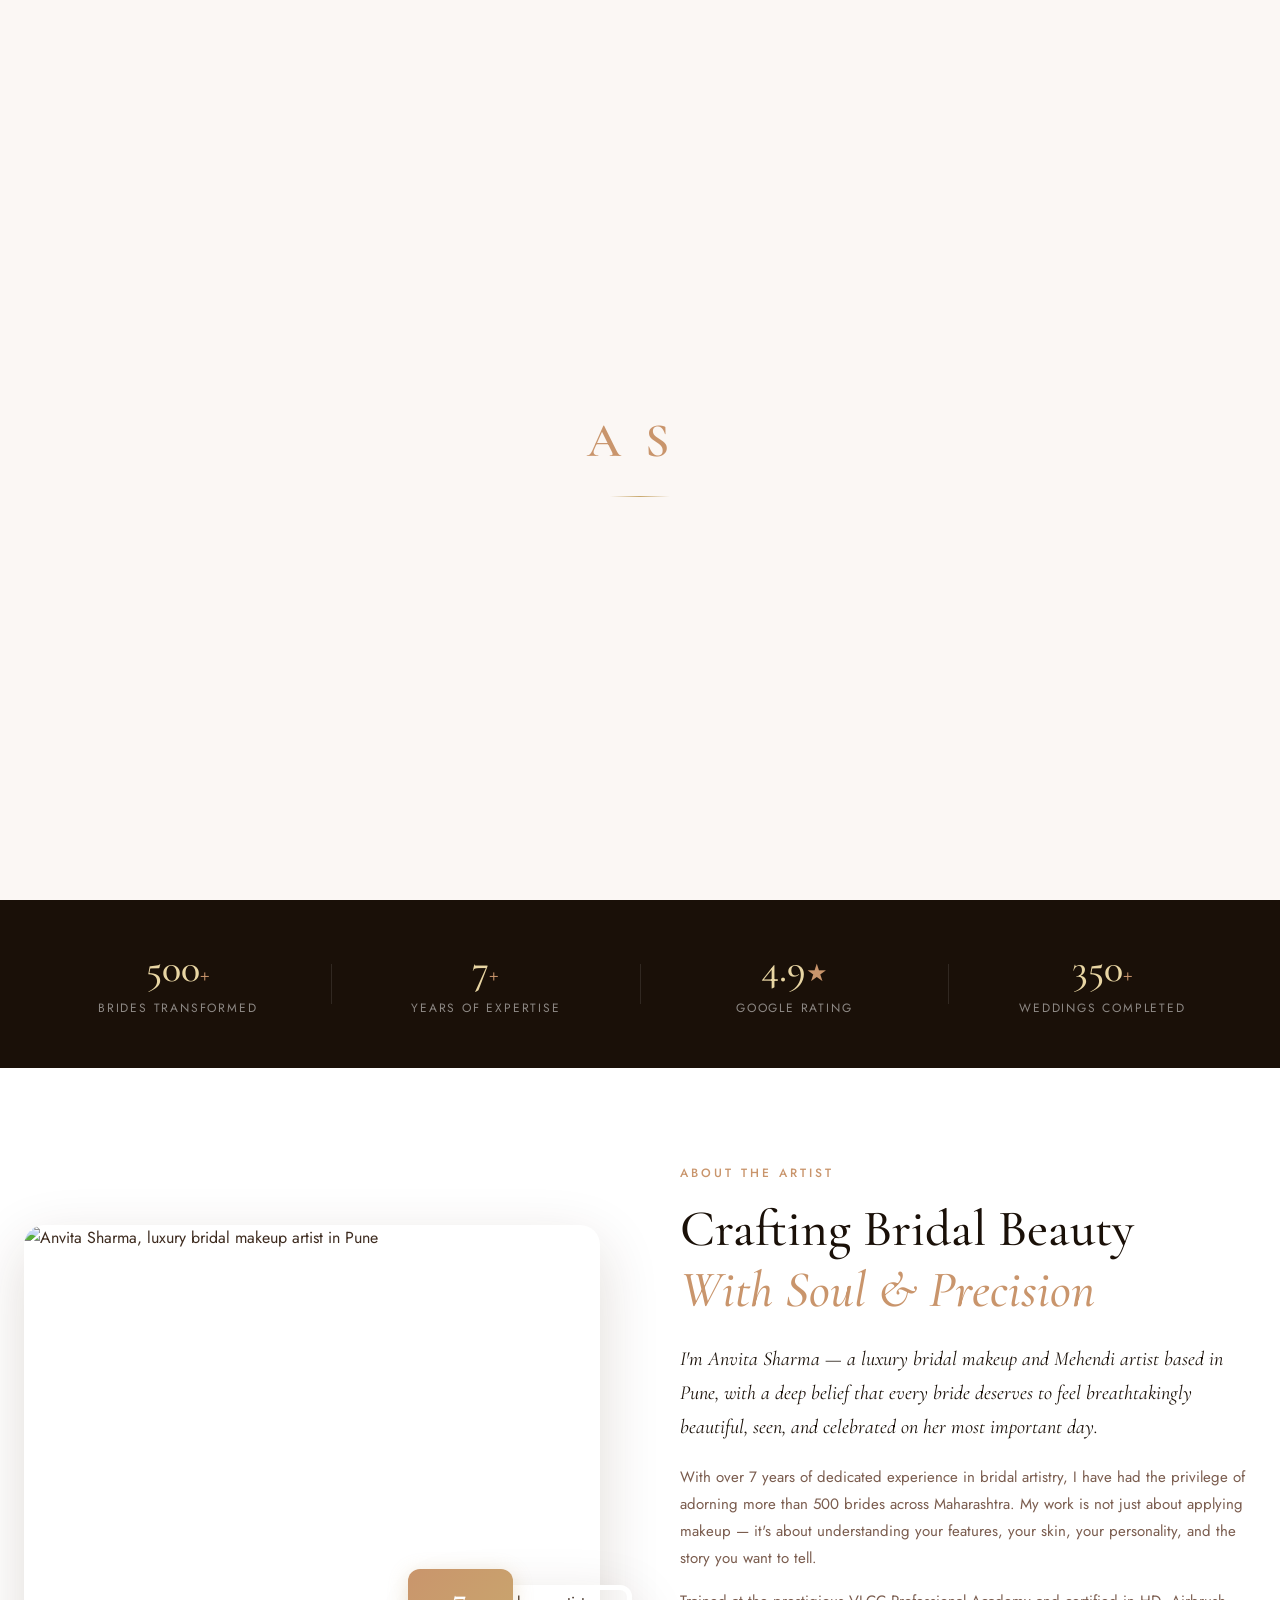
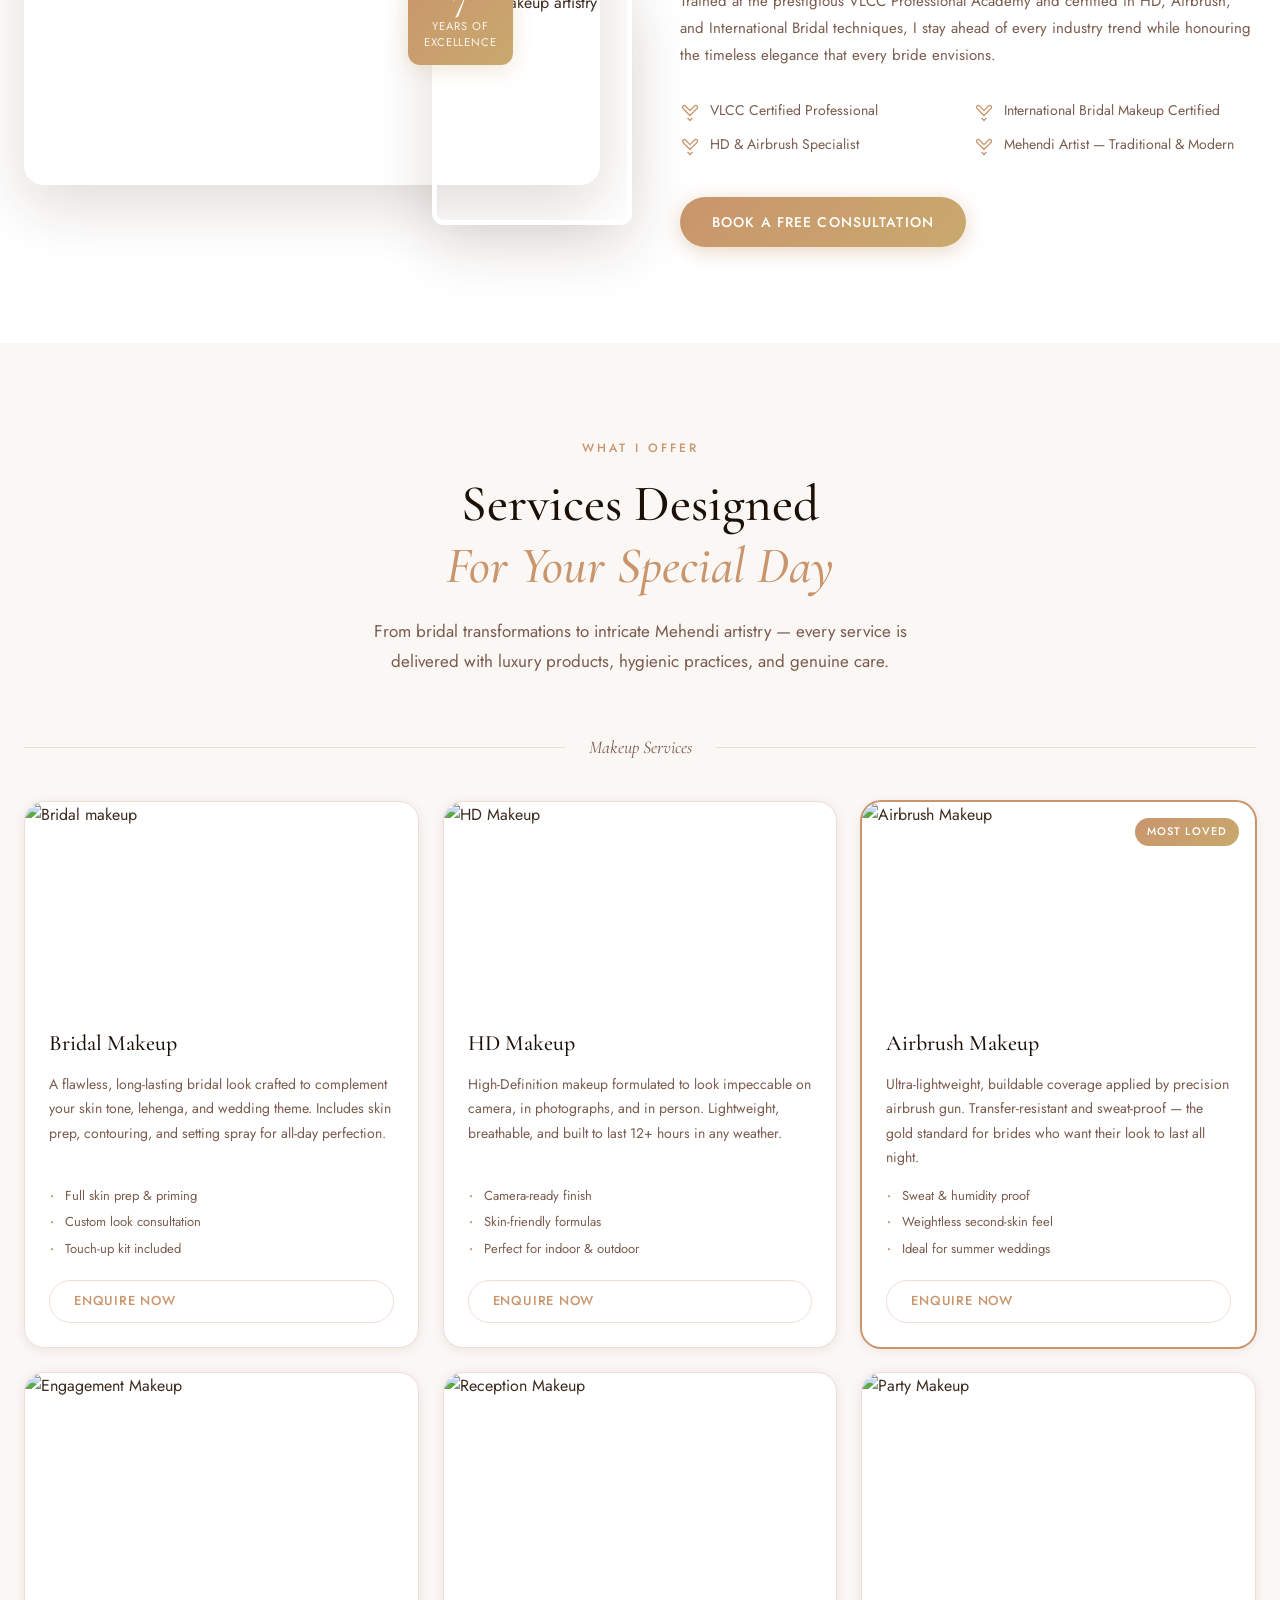
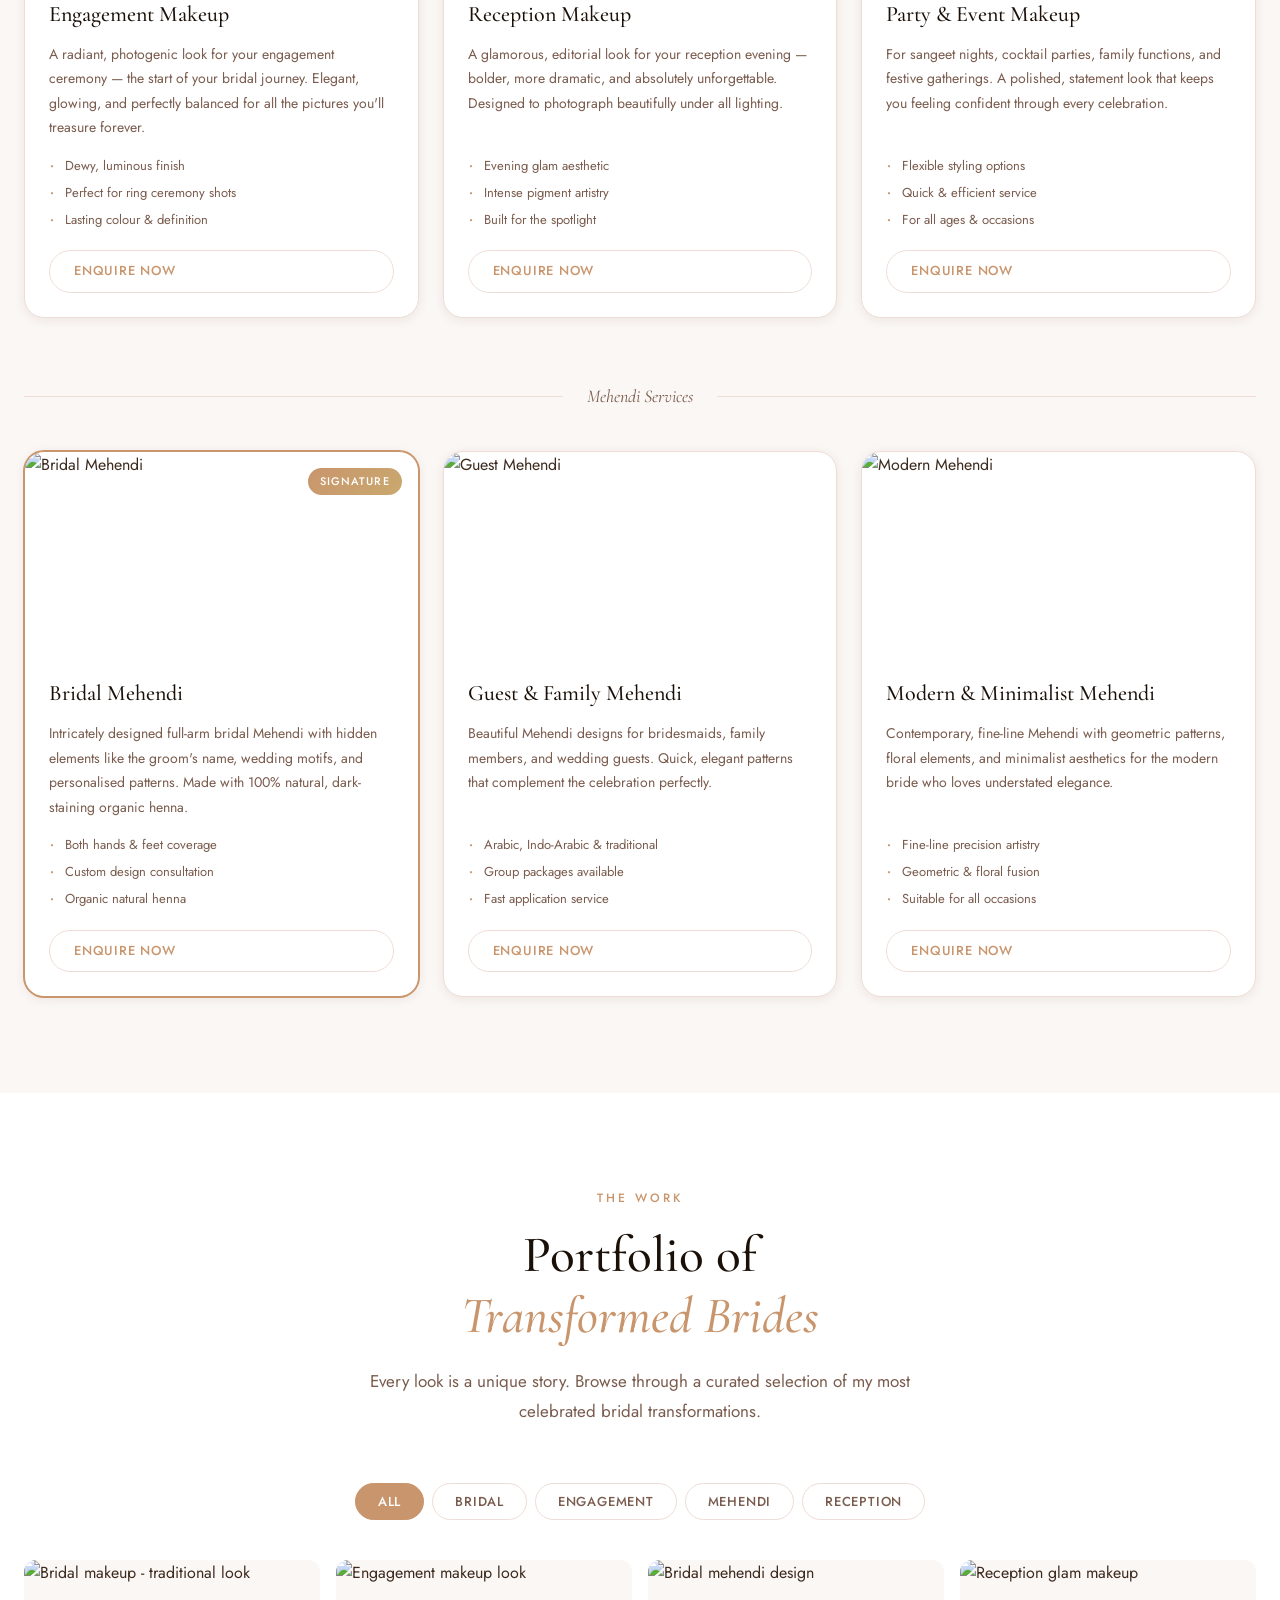
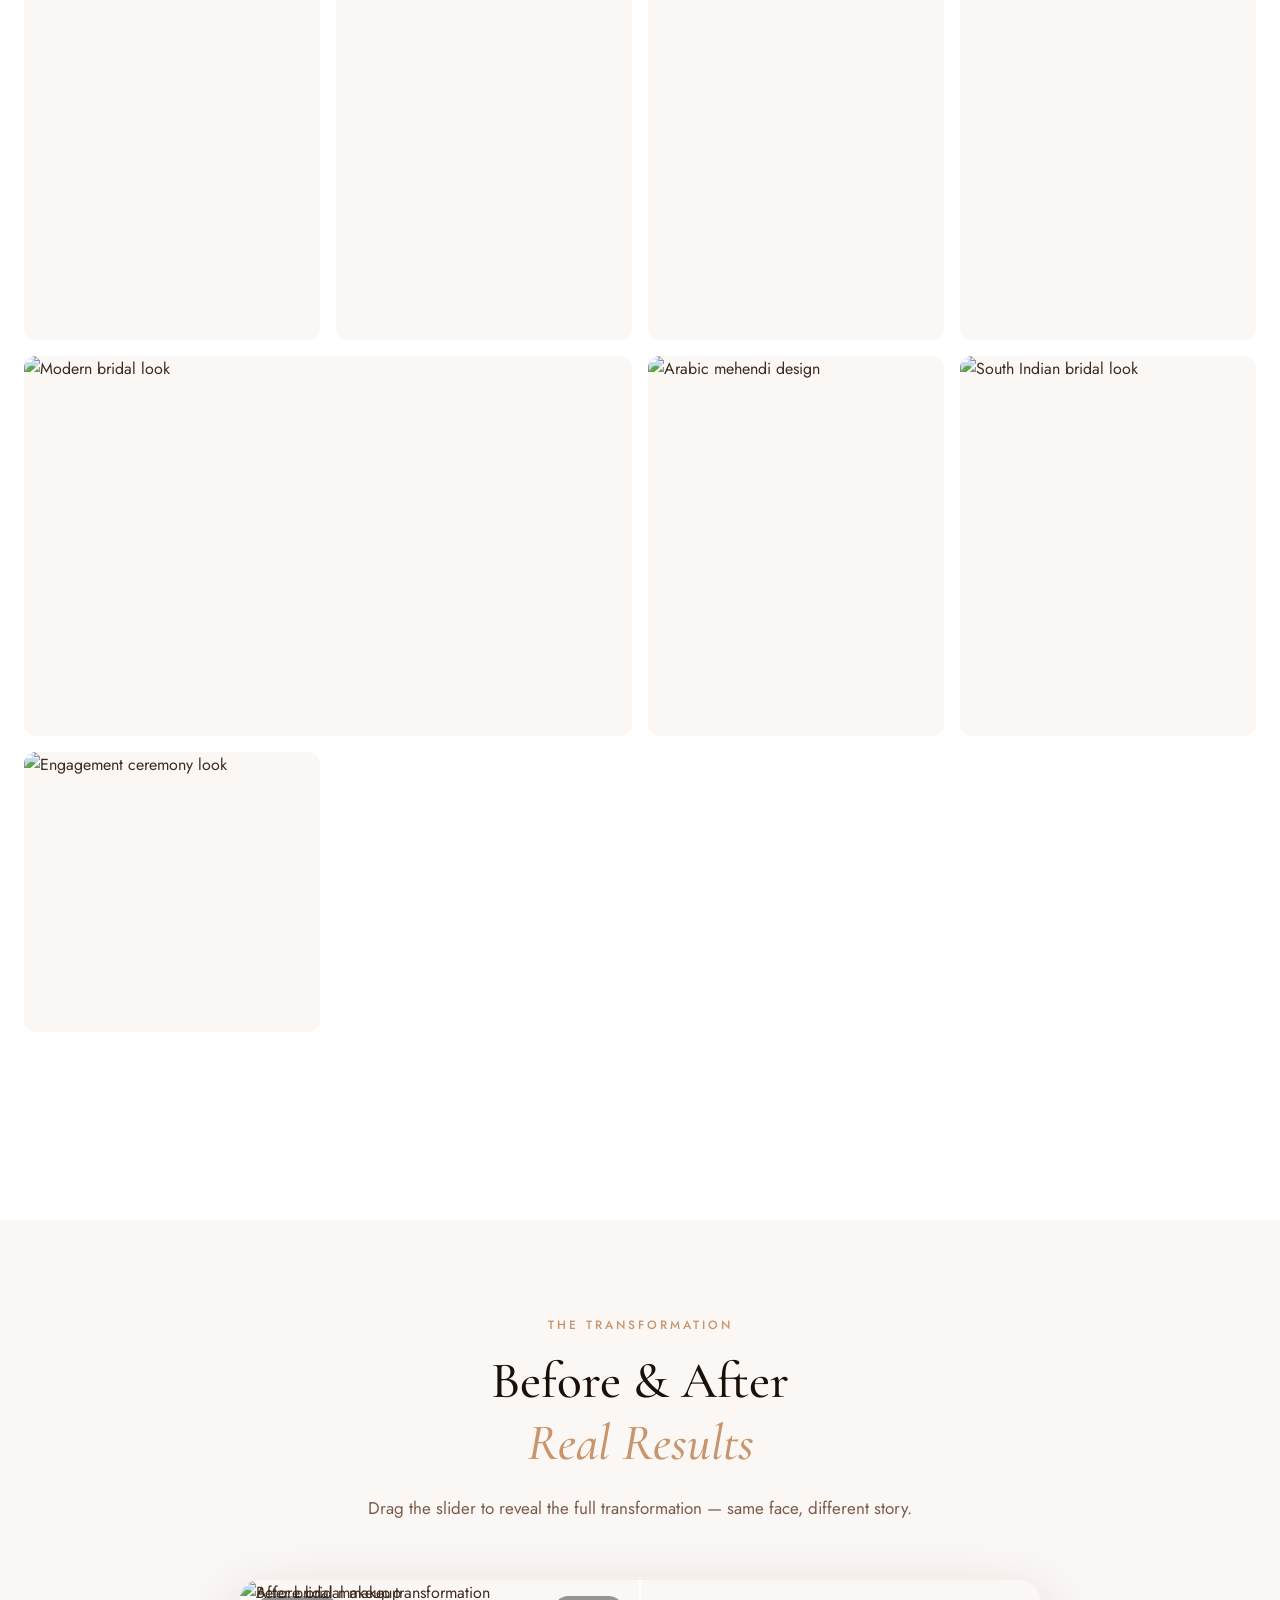
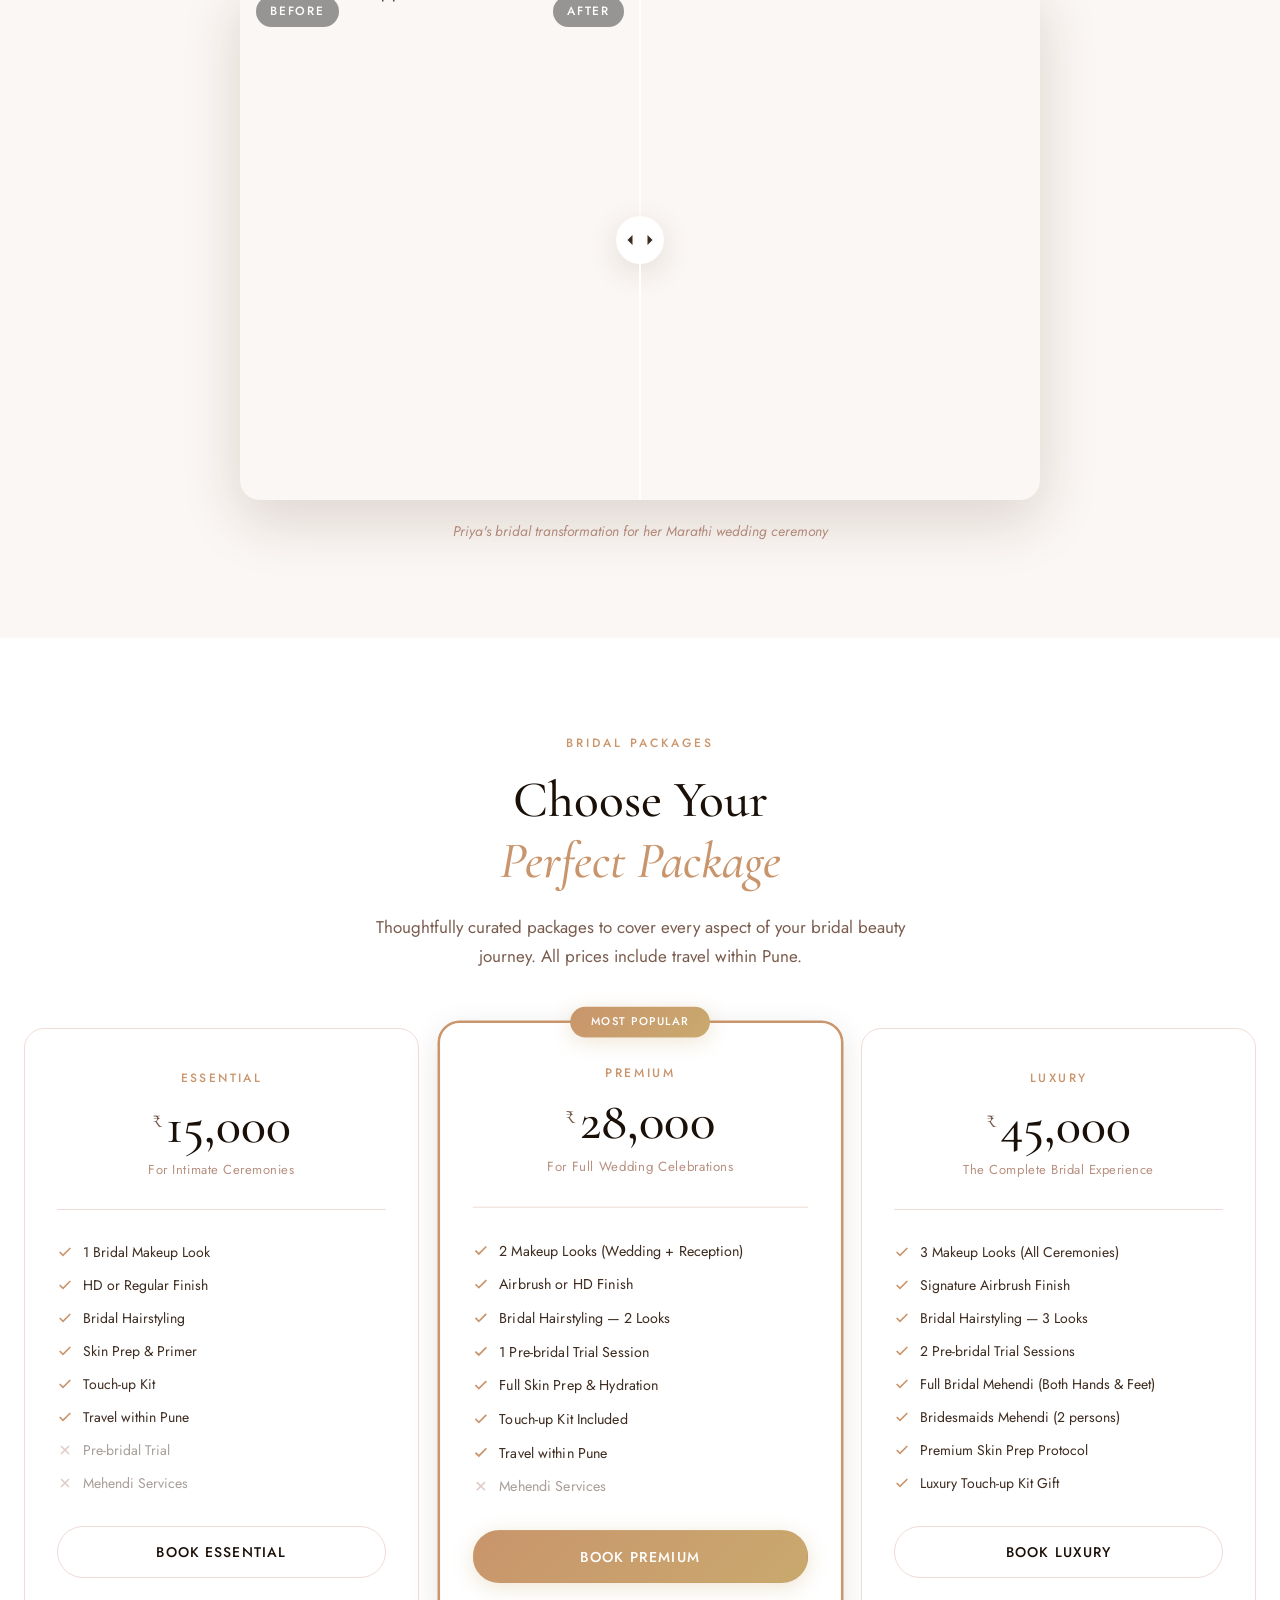
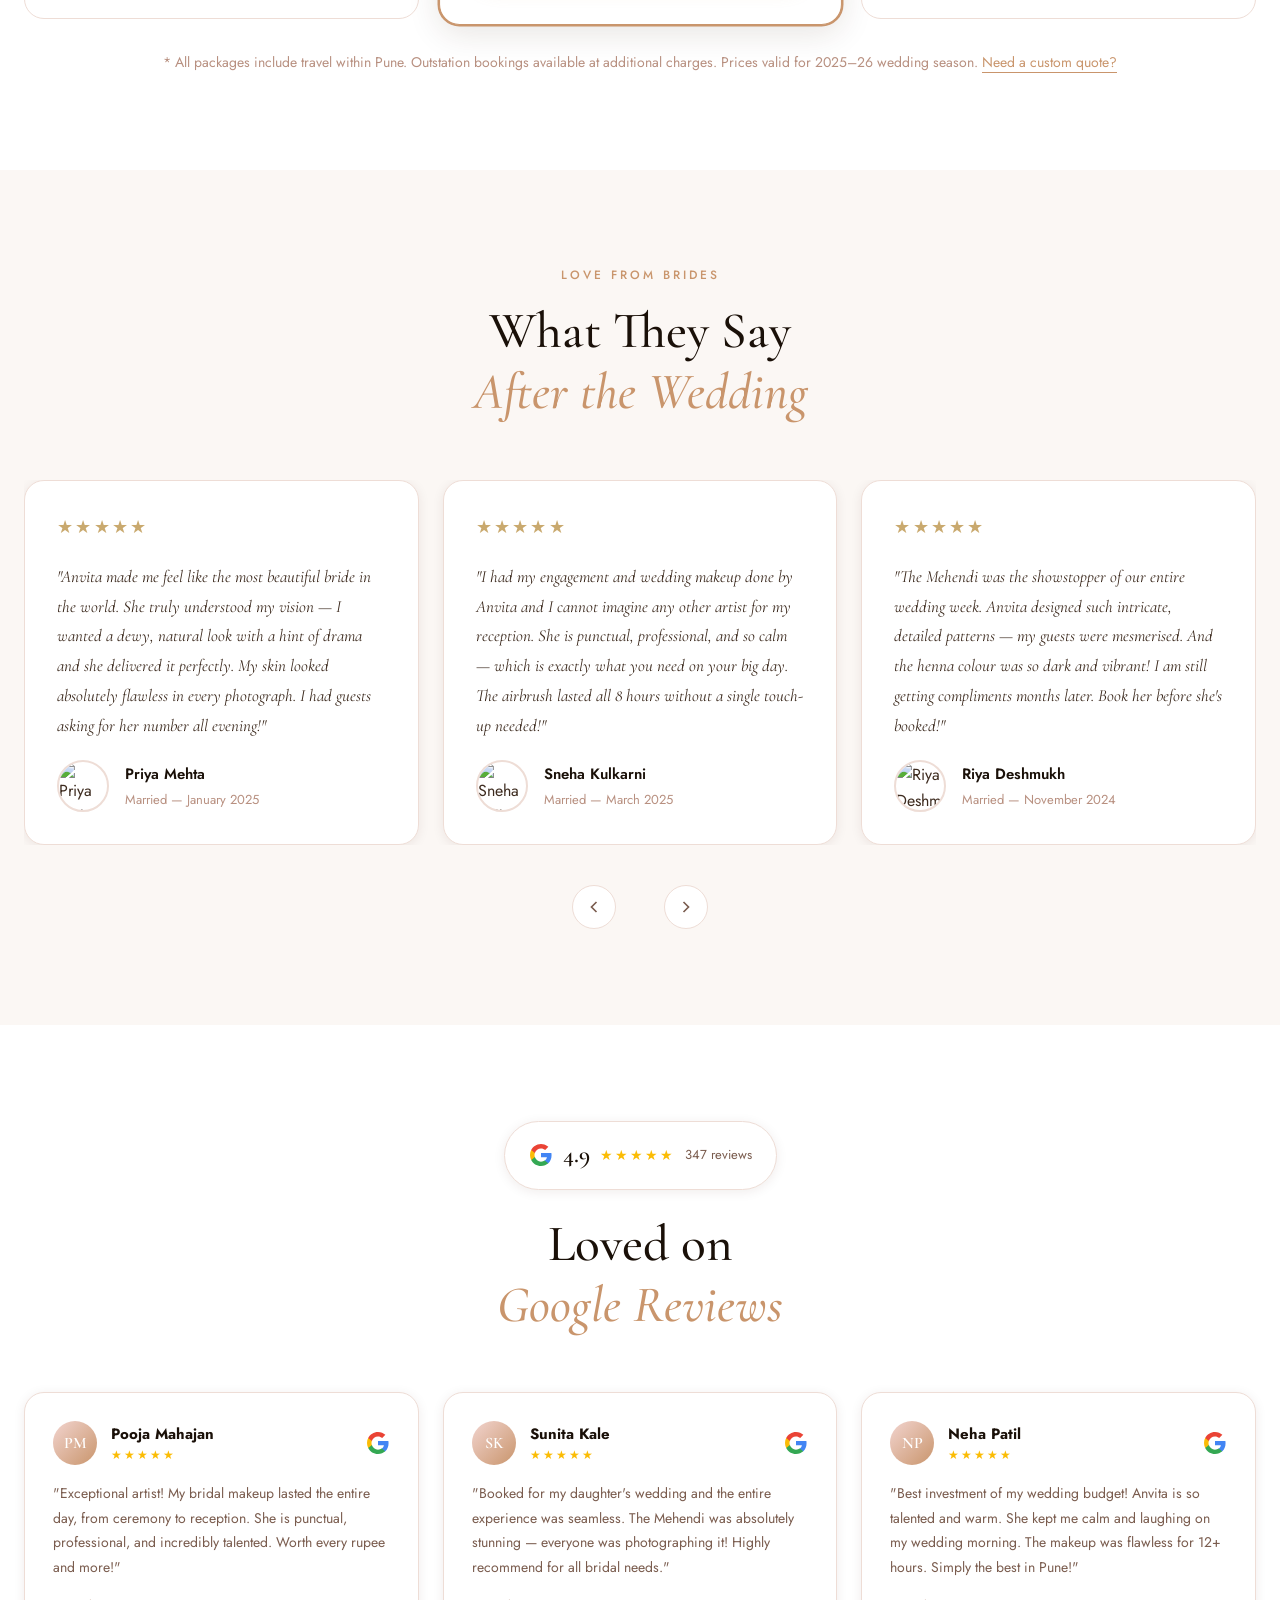
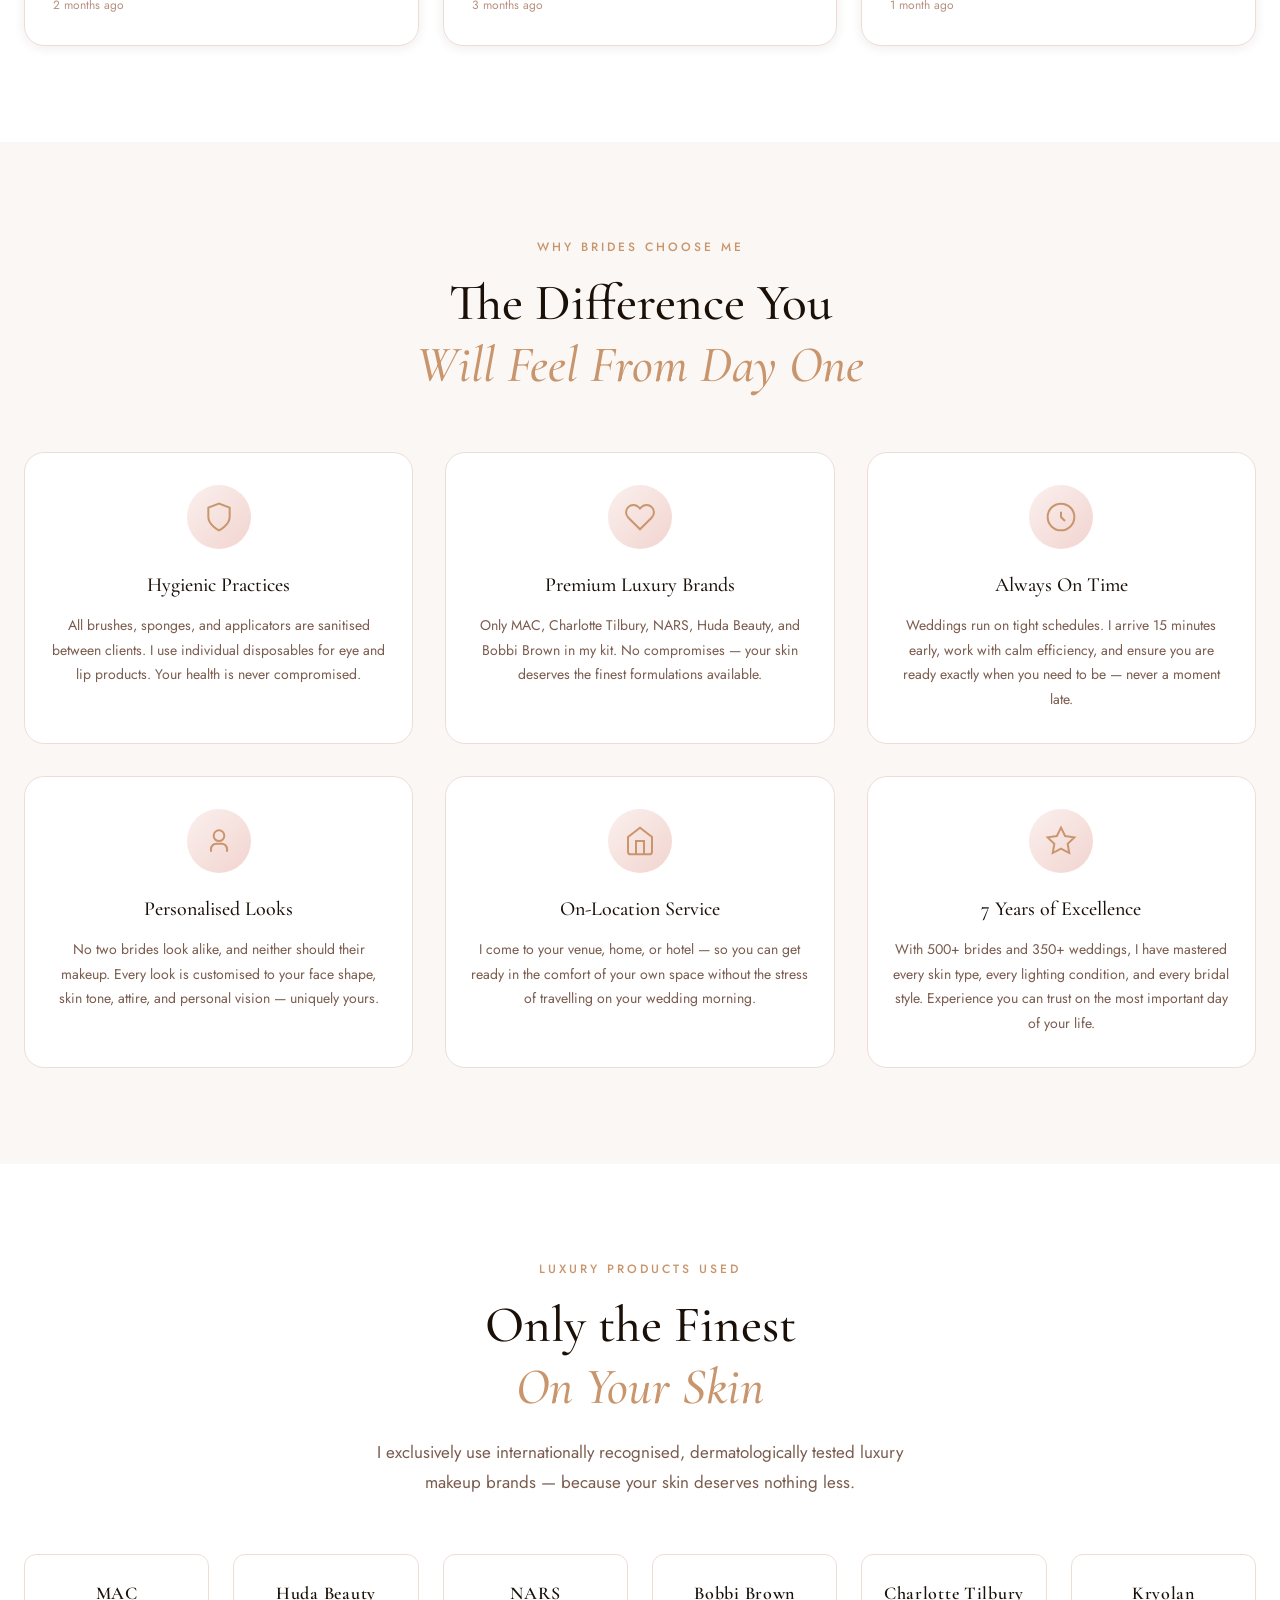
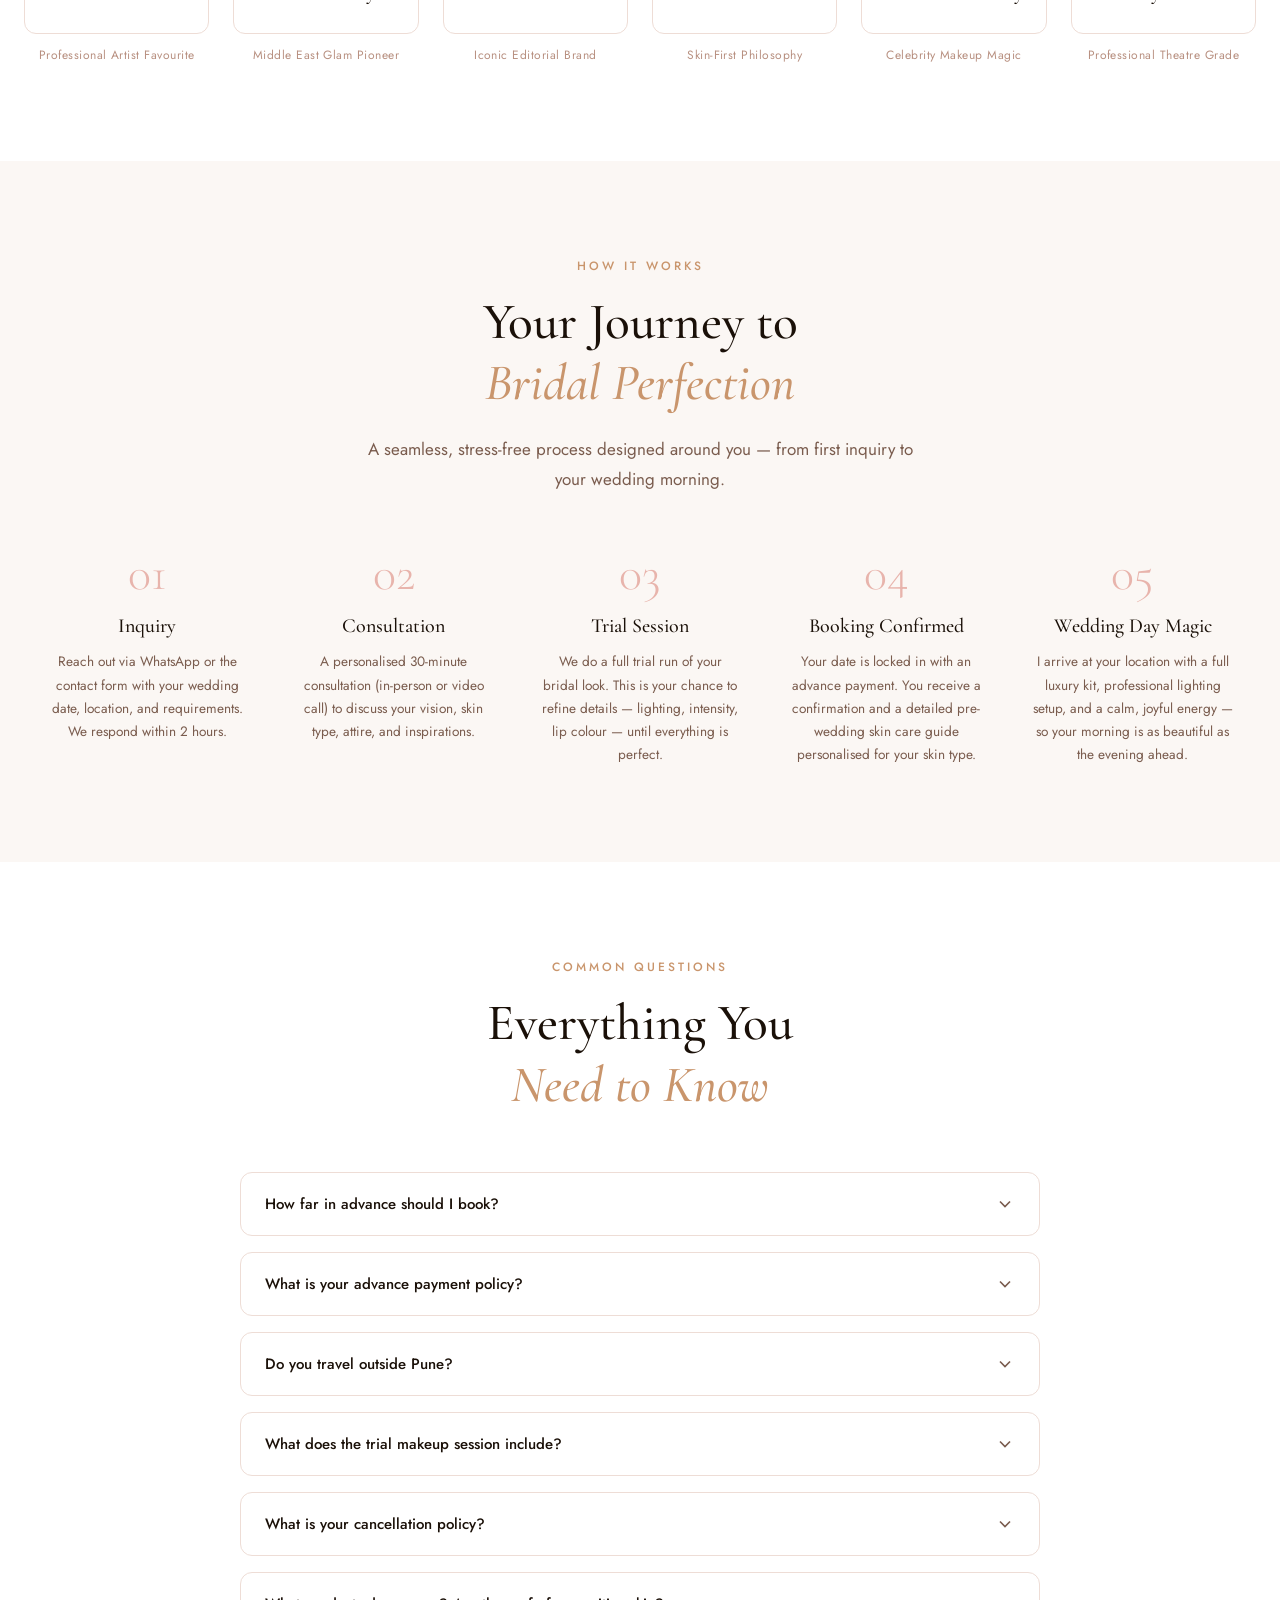
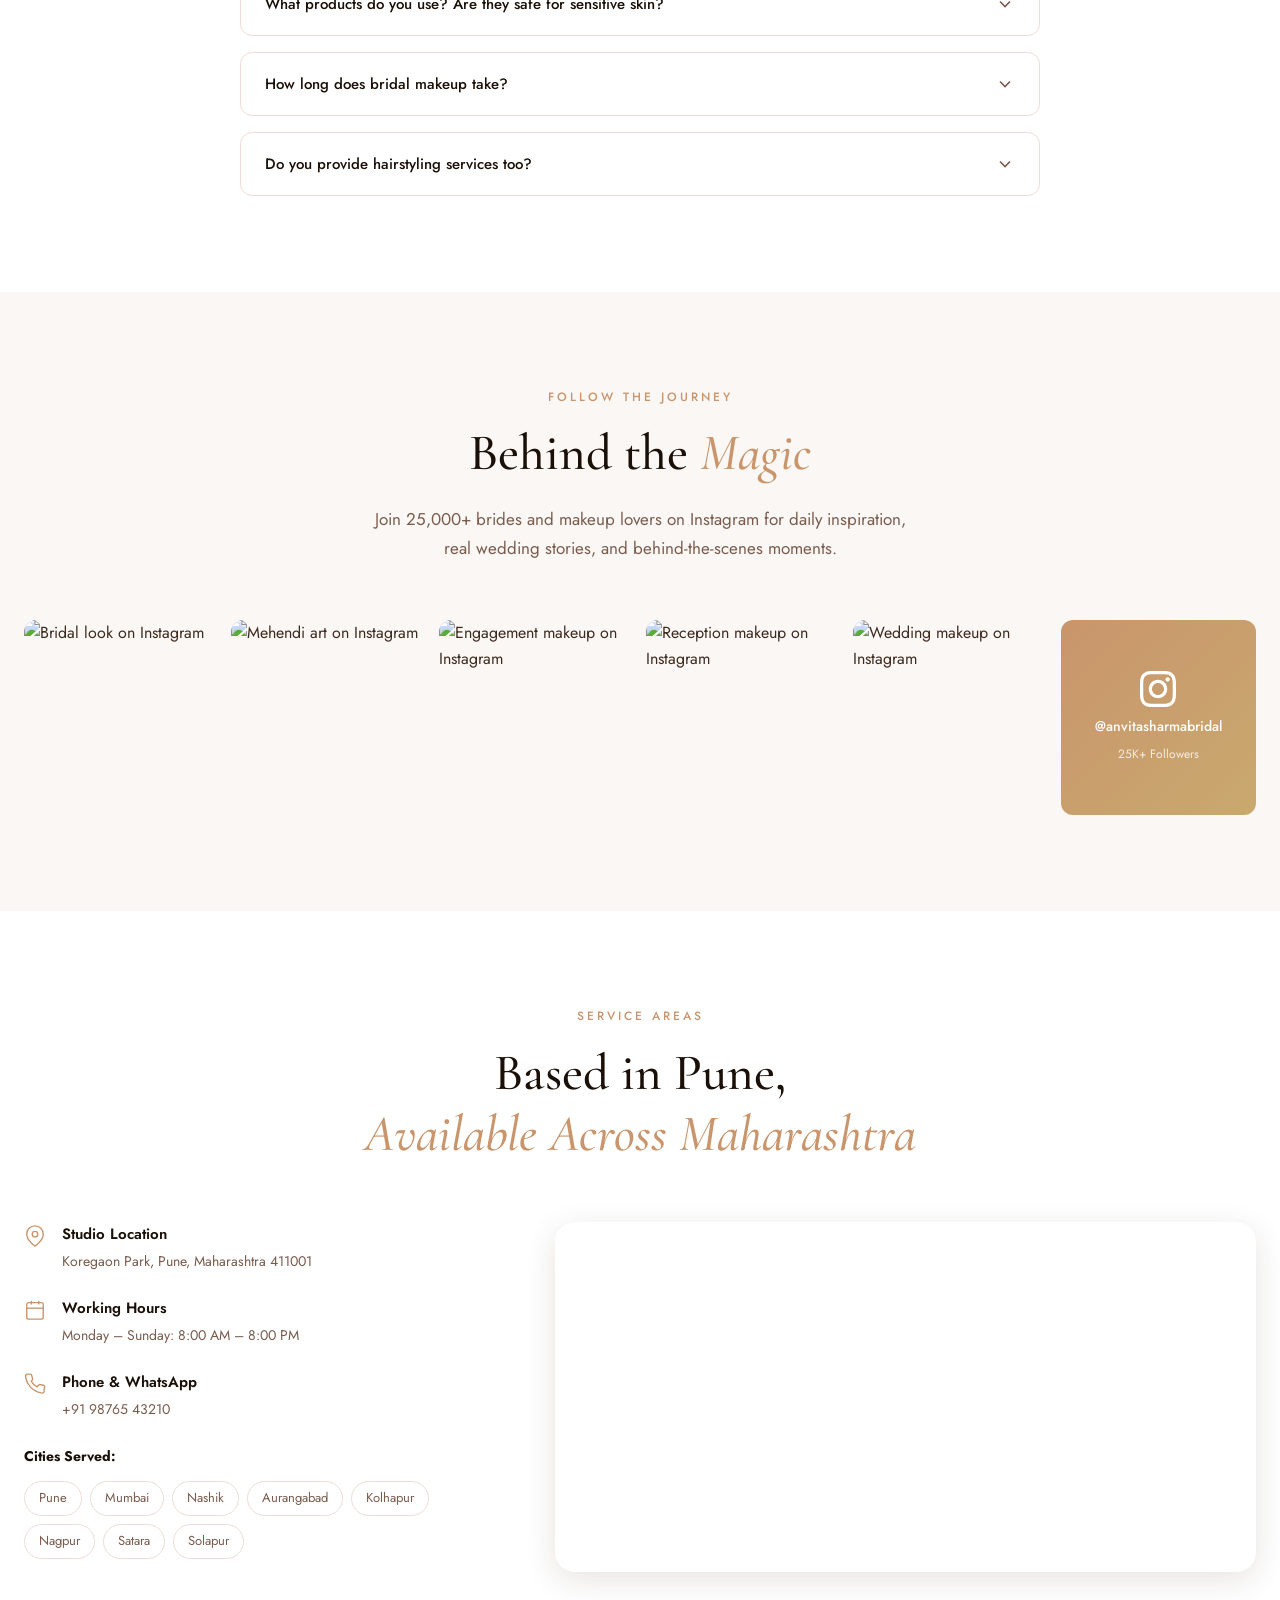
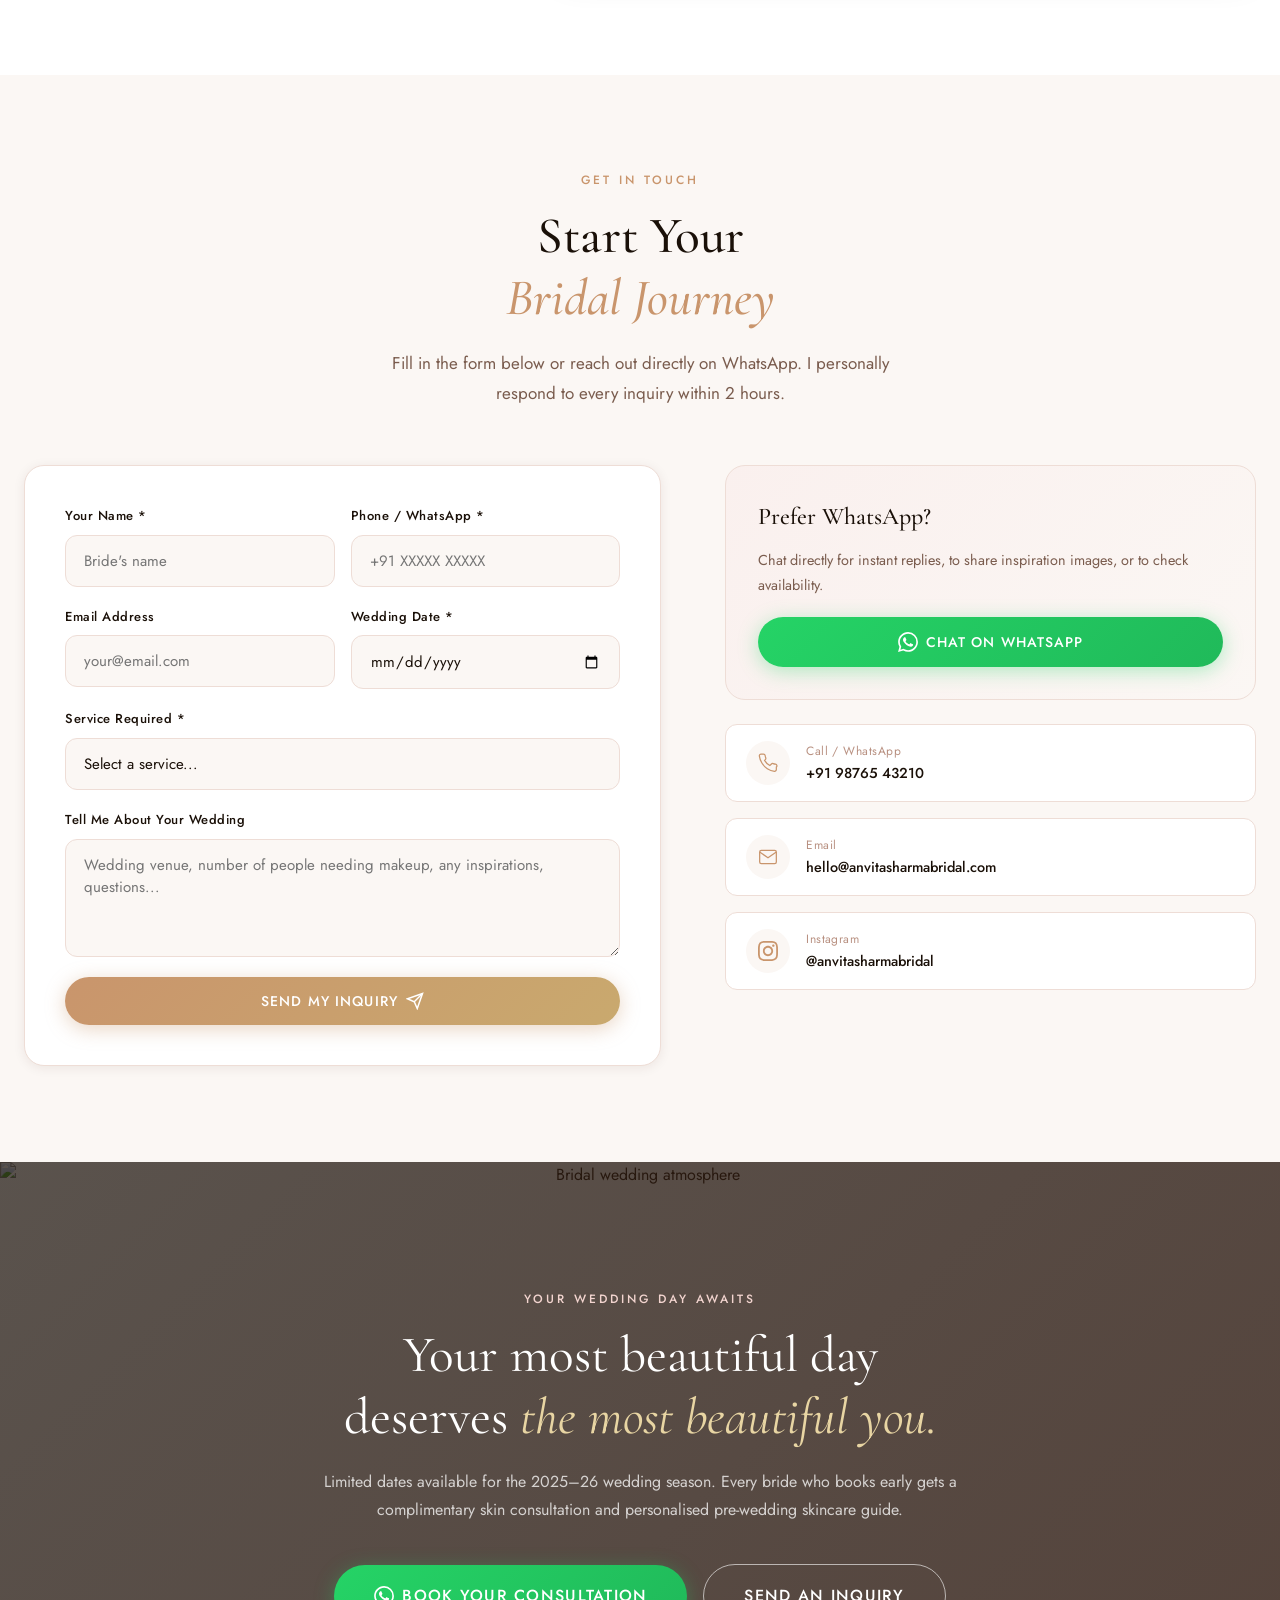
==== index.html @ 8884d87d "Rename index (4).html to index.html" ====
<!DOCTYPE html>
<html lang="en">
<head>
  <meta charset="UTF-8" />
  <meta name="viewport" content="width=device-width, initial-scale=1.0" />
  <meta http-equiv="X-UA-Compatible" content="IE=edge" />

  <!-- Primary Meta -->
  <title>Anvita Sharma Bridal Studio | Luxury Bridal Makeup & Mehendi Artist | Pune</title>
  <meta name="description" content="Pune's most sought-after luxury bridal makeup & Mehendi artist. HD, Airbrush & Bridal Makeup for weddings, engagements & receptions. 500+ brides, 7 years experience. Book your bridal consultation today." />
  <meta name="keywords" content="bridal makeup artist Pune, Mehendi artist Pune, wedding makeup Pune, HD makeup, airbrush makeup, bridal mehendi, engagement makeup, luxury bridal studio Pune" />
  <meta name="author" content="Anvita Sharma Bridal Studio" />
  <meta name="robots" content="index, follow" />
  <link rel="canonical" href="https://anvitasharmabridal.com/" />

  <!-- Open Graph -->
  <meta property="og:type" content="website" />
  <meta property="og:url" content="https://anvitasharmabridal.com/" />
  <meta property="og:title" content="Anvita Sharma Bridal Studio | Luxury Bridal Makeup & Mehendi Artist | Pune" />
  <meta property="og:description" content="Pune's most sought-after luxury bridal makeup & Mehendi artist. 500+ brides transformed. Book your consultation today." />
  <meta property="og:image" content="https://images.unsplash.com/photo-1594997800931-4f77c43b4a09?w=1200&q=80" />
  <meta property="og:locale" content="en_IN" />
  <meta property="og:site_name" content="Anvita Sharma Bridal Studio" />

  <!-- Twitter Card -->
  <meta name="twitter:card" content="summary_large_image" />
  <meta name="twitter:title" content="Anvita Sharma Bridal Studio | Luxury Bridal Makeup Pune" />
  <meta name="twitter:description" content="Pune's most sought-after luxury bridal makeup & Mehendi artist. 500+ brides transformed." />
  <meta name="twitter:image" content="https://images.unsplash.com/photo-1594997800931-4f77c43b4a09?w=1200&q=80" />

  <!-- Fonts -->
  <link rel="preconnect" href="https://fonts.googleapis.com" />
  <link rel="preconnect" href="https://fonts.gstatic.com" crossorigin />
  <link href="https://fonts.googleapis.com/css2?family=Cormorant+Garamond:ital,wght@0,300;0,400;0,500;0,600;0,700;1,300;1,400;1,500&family=Jost:wght@300;400;500;600&family=Great+Vibes&display=swap" rel="stylesheet" />

  <!-- Favicon -->
  <link rel="icon" type="image/svg+xml" href="assets/icons/favicon.svg" />
  <link rel="apple-touch-icon" href="assets/icons/apple-touch-icon.png" />

  <!-- Manifest -->
  <link rel="manifest" href="manifest.json" />

  <!-- Structured Data -->
  <script type="application/ld+json">
  {
    "@context": "https://schema.org",
    "@graph": [
      {
        "@type": "LocalBusiness",
        "@id": "https://anvitasharmabridal.com/#business",
        "name": "Anvita Sharma Bridal Studio",
        "description": "Pune's premier luxury bridal makeup and Mehendi artist studio offering HD makeup, airbrush makeup, bridal mehendi, and complete bridal transformation services.",
        "url": "https://anvitasharmabridal.com/",
        "telephone": "+91-98765-43210",
        "email": "hello@anvitasharmabridal.com",
        "image": "https://images.unsplash.com/photo-1594997800931-4f77c43b4a09?w=1200&q=80",
        "priceRange": "₹₹₹",
        "address": {
          "@type": "PostalAddress",
          "streetAddress": "Koregaon Park",
          "addressLocality": "Pune",
          "addressRegion": "Maharashtra",
          "postalCode": "411001",
          "addressCountry": "IN"
        },
        "geo": {
          "@type": "GeoCoordinates",
          "latitude": "18.5204",
          "longitude": "73.8567"
        },
        "openingHoursSpecification": [
          {
            "@type": "OpeningHoursSpecification",
            "dayOfWeek": ["Monday","Tuesday","Wednesday","Thursday","Friday","Saturday","Sunday"],
            "opens": "08:00",
            "closes": "20:00"
          }
        ],
        "aggregateRating": {
          "@type": "AggregateRating",
          "ratingValue": "4.9",
          "reviewCount": "347",
          "bestRating": "5"
        },
        "sameAs": [
          "https://www.instagram.com/anvitasharmabridal",
          "https://www.facebook.com/anvitasharmabridal"
        ]
      },
      {
        "@type": "Person",
        "@id": "https://anvitasharmabridal.com/#artist",
        "name": "Anvita Sharma",
        "jobTitle": "Luxury Bridal Makeup Artist & Mehendi Artist",
        "worksFor": {"@id": "https://anvitasharmabridal.com/#business"},
        "image": "https://images.unsplash.com/photo-1487412947147-5cebf100ffc2?w=600&q=80",
        "address": {
          "@type": "PostalAddress",
          "addressLocality": "Pune",
          "addressRegion": "Maharashtra",
          "addressCountry": "IN"
        }
      }
    ]
  }
  </script>

  <link rel="stylesheet" href="styles.css" />
</head>
<body>

  <!-- ===== PRELOADER ===== -->
  <div id="preloader" aria-hidden="true">
    <div class="preloader-inner">
      <div class="preloader-logo">AS</div>
      <div class="preloader-line"></div>
    </div>
  </div>

  <!-- ===== STICKY HEADER ===== -->
  <header id="site-header" role="banner">
    <nav class="nav-container" aria-label="Main navigation">
      <a href="#hero" class="nav-logo" aria-label="Anvita Sharma Bridal Studio home">
        <span class="logo-script">Anvita</span>
        <span class="logo-serif">SHARMA BRIDAL STUDIO</span>
      </a>
      <button class="nav-toggle" id="nav-toggle" aria-label="Toggle menu" aria-expanded="false" aria-controls="nav-menu">
        <span></span><span></span><span></span>
      </button>
      <ul class="nav-menu" id="nav-menu" role="list">
        <li><a href="#about" class="nav-link">About</a></li>
        <li><a href="#services" class="nav-link">Services</a></li>
        <li><a href="#portfolio" class="nav-link">Portfolio</a></li>
        <li><a href="#packages" class="nav-link">Packages</a></li>
        <li><a href="#testimonials" class="nav-link">Reviews</a></li>
        <li><a href="#contact" class="nav-link">Contact</a></li>
        <li>
          <a href="https://wa.me/919876543210?text=Hi%20Anvita!%20I%20would%20like%20to%20book%20a%20bridal%20consultation."
             class="nav-cta" target="_blank" rel="noopener noreferrer" aria-label="Book on WhatsApp">
            <svg width="16" height="16" viewBox="0 0 24 24" fill="currentColor" aria-hidden="true"><path d="M17.472 14.382c-.297-.149-1.758-.867-2.03-.967-.273-.099-.471-.148-.67.15-.197.297-.767.966-.94 1.164-.173.199-.347.223-.644.075-.297-.15-1.255-.463-2.39-1.475-.883-.788-1.48-1.761-1.653-2.059-.173-.297-.018-.458.13-.606.134-.133.298-.347.446-.52.149-.174.198-.298.298-.497.099-.198.05-.371-.025-.52-.075-.149-.669-1.612-.916-2.207-.242-.579-.487-.5-.669-.51-.173-.008-.371-.01-.57-.01-.198 0-.52.074-.792.372-.272.297-1.04 1.016-1.04 2.479 0 1.462 1.065 2.875 1.213 3.074.149.198 2.096 3.2 5.077 4.487.709.306 1.262.489 1.694.625.712.227 1.36.195 1.871.118.571-.085 1.758-.719 2.006-1.413.248-.694.248-1.289.173-1.413-.074-.124-.272-.198-.57-.347m-5.421 7.403h-.004a9.87 9.87 0 01-5.031-1.378l-.361-.214-3.741.982.998-3.648-.235-.374a9.86 9.86 0 01-1.51-5.26c.001-5.45 4.436-9.884 9.888-9.884 2.64 0 5.122 1.03 6.988 2.898a9.825 9.825 0 012.893 6.994c-.003 5.45-4.437 9.884-9.885 9.884m8.413-18.297A11.815 11.815 0 0012.05 0C5.495 0 .16 5.335.157 11.892c0 2.096.547 4.142 1.588 5.945L.057 24l6.305-1.654a11.882 11.882 0 005.683 1.448h.005c6.554 0 11.89-5.335 11.893-11.893a11.821 11.821 0 00-3.48-8.413z"/></svg>
            Book Now
          </a>
        </li>
      </ul>
    </nav>
  </header>

  <main id="main-content">

    <!-- ===== HERO SECTION ===== -->
    <section id="hero" class="hero-section" aria-label="Hero">
      <div class="hero-media">
        <img
          src="https://images.unsplash.com/photo-1594997800931-4f77c43b4a09?w=1800&q=85"
          alt="Stunning bridal makeup transformation by Anvita Sharma"
          class="hero-bg-img"
          fetchpriority="high"
          loading="eager"
        />
        <div class="hero-overlay"></div>
      </div>
      <div class="hero-content">
        <p class="hero-eyebrow animate-fade-up">Pune's Most Trusted Luxury Bridal Studio</p>
        <h1 class="hero-headline animate-fade-up delay-1">
          Your Wedding Day Deserves<br/>
          <em>Flawless Beauty</em>
        </h1>
        <p class="hero-subtext animate-fade-up delay-2">
          Crafting timeless bridal looks that make you feel like the most beautiful version of yourself — because on your wedding day, every detail matters.
        </p>
        <div class="hero-actions animate-fade-up delay-3">
          <a href="https://wa.me/919876543210?text=Hi%20Anvita!%20I%20am%20looking%20to%20book%20bridal%20makeup%20for%20my%20wedding.%20Can%20we%20schedule%20a%20consultation%3F"
             class="btn btn-primary btn-whatsapp" target="_blank" rel="noopener noreferrer">
            <svg width="20" height="20" viewBox="0 0 24 24" fill="currentColor" aria-hidden="true"><path d="M17.472 14.382c-.297-.149-1.758-.867-2.03-.967-.273-.099-.471-.148-.67.15-.197.297-.767.966-.94 1.164-.173.199-.347.223-.644.075-.297-.15-1.255-.463-2.39-1.475-.883-.788-1.48-1.761-1.653-2.059-.173-.297-.018-.458.13-.606.134-.133.298-.347.446-.52.149-.174.198-.298.298-.497.099-.198.05-.371-.025-.52-.075-.149-.669-1.612-.916-2.207-.242-.579-.487-.5-.669-.51-.173-.008-.371-.01-.57-.01-.198 0-.52.074-.792.372-.272.297-1.04 1.016-1.04 2.479 0 1.462 1.065 2.875 1.213 3.074.149.198 2.096 3.2 5.077 4.487.709.306 1.262.489 1.694.625.712.227 1.36.195 1.871.118.571-.085 1.758-.719 2.006-1.413.248-.694.248-1.289.173-1.413-.074-.124-.272-.198-.57-.347m-5.421 7.403h-.004a9.87 9.87 0 01-5.031-1.378l-.361-.214-3.741.982.998-3.648-.235-.374a9.86 9.86 0 01-1.51-5.26c.001-5.45 4.436-9.884 9.888-9.884 2.64 0 5.122 1.03 6.988 2.898a9.825 9.825 0 012.893 6.994c-.003 5.45-4.437 9.884-9.885 9.884m8.413-18.297A11.815 11.815 0 0012.05 0C5.495 0 .16 5.335.157 11.892c0 2.096.547 4.142 1.588 5.945L.057 24l6.305-1.654a11.882 11.882 0 005.683 1.448h.005c6.554 0 11.89-5.335 11.893-11.893a11.821 11.821 0 00-3.48-8.413z"/></svg>
            Book on WhatsApp
          </a>
          <a href="#portfolio" class="btn btn-outline">
            View Portfolio
          </a>
        </div>
        <div class="hero-trust animate-fade-up delay-4">
          <div class="trust-item">
            <svg width="16" height="16" viewBox="0 0 24 24" fill="currentColor" aria-hidden="true"><path d="M12 2l3.09 6.26L22 9.27l-5 4.87 1.18 6.88L12 17.77l-6.18 3.25L7 14.14 2 9.27l6.91-1.01L12 2z"/></svg>
            <span>4.9 Rating on Google</span>
          </div>
          <div class="trust-divider" aria-hidden="true">·</div>
          <div class="trust-item">
            <svg width="16" height="16" viewBox="0 0 24 24" fill="none" stroke="currentColor" stroke-width="2" aria-hidden="true"><path d="M17 21v-2a4 4 0 0 0-4-4H5a4 4 0 0 0-4 4v2"/><circle cx="9" cy="7" r="4"/><path d="M23 21v-2a4 4 0 0 0-3-3.87"/><path d="M16 3.13a4 4 0 0 1 0 7.75"/></svg>
            <span>500+ Happy Brides</span>
          </div>
          <div class="trust-divider" aria-hidden="true">·</div>
          <div class="trust-item">
            <svg width="16" height="16" viewBox="0 0 24 24" fill="none" stroke="currentColor" stroke-width="2" aria-hidden="true"><rect x="3" y="4" width="18" height="18" rx="2" ry="2"/><line x1="16" y1="2" x2="16" y2="6"/><line x1="8" y1="2" x2="8" y2="6"/><line x1="3" y1="10" x2="21" y2="10"/></svg>
            <span>Booking Open for 2025–26</span>
          </div>
        </div>
      </div>
      <a href="#about" class="hero-scroll-indicator" aria-label="Scroll to learn more">
        <span class="scroll-text">Scroll</span>
        <span class="scroll-line"></span>
      </a>
    </section>

    <!-- ===== SOCIAL PROOF BAR ===== -->
    <section class="stats-bar" aria-label="Key statistics">
      <div class="container">
        <div class="stats-grid">
          <div class="stat-item" data-count="500">
            <span class="stat-number" data-target="500">500<span class="stat-plus">+</span></span>
            <span class="stat-label">Brides Transformed</span>
          </div>
          <div class="stat-divider" aria-hidden="true"></div>
          <div class="stat-item" data-count="7">
            <span class="stat-number" data-target="7">7<span class="stat-plus">+</span></span>
            <span class="stat-label">Years of Expertise</span>
          </div>
          <div class="stat-divider" aria-hidden="true"></div>
          <div class="stat-item">
            <span class="stat-number">4.9<span class="stat-star">★</span></span>
            <span class="stat-label">Google Rating</span>
          </div>
          <div class="stat-divider" aria-hidden="true"></div>
          <div class="stat-item" data-count="350">
            <span class="stat-number" data-target="350">350<span class="stat-plus">+</span></span>
            <span class="stat-label">Weddings Completed</span>
          </div>
        </div>
      </div>
    </section>

    <!-- ===== ABOUT SECTION ===== -->
    <section id="about" class="about-section section-padding" aria-labelledby="about-heading">
      <div class="container">
        <div class="about-grid">
          <div class="about-images">
            <div class="about-img-main">
              <img
                src="https://images.unsplash.com/photo-1487412947147-5cebf100ffc2?w=700&q=80"
                alt="Anvita Sharma, luxury bridal makeup artist in Pune"
                loading="lazy"
                class="img-rounded"
              />
            </div>
            <div class="about-img-accent">
              <img
                src="https://images.unsplash.com/photo-1526500240245-7b0dde7ede81?w=400&q=80"
                alt="Bridal makeup artistry detail"
                loading="lazy"
                class="img-rounded"
              />
              <div class="about-badge">
                <span class="badge-number">7</span>
                <span class="badge-text">Years of<br/>Excellence</span>
              </div>
            </div>
          </div>
          <div class="about-content">
            <p class="section-eyebrow">About the Artist</p>
            <h2 id="about-heading" class="section-heading">Crafting Bridal Beauty<br/><em>With Soul & Precision</em></h2>
            <p class="about-intro">I'm Anvita Sharma — a luxury bridal makeup and Mehendi artist based in Pune, with a deep belief that every bride deserves to feel breathtakingly beautiful, seen, and celebrated on her most important day.</p>
            <p class="about-text">With over 7 years of dedicated experience in bridal artistry, I have had the privilege of adorning more than 500 brides across Maharashtra. My work is not just about applying makeup — it's about understanding your features, your skin, your personality, and the story you want to tell.</p>
            <p class="about-text">Trained at the prestigious VLCC Professional Academy and certified in HD, Airbrush, and International Bridal techniques, I stay ahead of every industry trend while honouring the timeless elegance that every bride envisions.</p>
            <div class="about-certs">
              <div class="cert-item">
                <svg width="20" height="20" viewBox="0 0 24 24" fill="none" stroke="currentColor" stroke-width="1.5" aria-hidden="true"><path d="M12 15l8.385-8.415a2.1 2.1 0 0 0-2.97-2.97L12 9.15 6.585 3.615a2.1 2.1 0 1 0-2.97 2.97L12 15z"/><path d="M9 18l3 3 3-3"/></svg>
                <span>VLCC Certified Professional</span>
              </div>
              <div class="cert-item">
                <svg width="20" height="20" viewBox="0 0 24 24" fill="none" stroke="currentColor" stroke-width="1.5" aria-hidden="true"><path d="M12 15l8.385-8.415a2.1 2.1 0 0 0-2.97-2.97L12 9.15 6.585 3.615a2.1 2.1 0 1 0-2.97 2.97L12 15z"/><path d="M9 18l3 3 3-3"/></svg>
                <span>International Bridal Makeup Certified</span>
              </div>
              <div class="cert-item">
                <svg width="20" height="20" viewBox="0 0 24 24" fill="none" stroke="currentColor" stroke-width="1.5" aria-hidden="true"><path d="M12 15l8.385-8.415a2.1 2.1 0 0 0-2.97-2.97L12 9.15 6.585 3.615a2.1 2.1 0 1 0-2.97 2.97L12 15z"/><path d="M9 18l3 3 3-3"/></svg>
                <span>HD & Airbrush Specialist</span>
              </div>
              <div class="cert-item">
                <svg width="20" height="20" viewBox="0 0 24 24" fill="none" stroke="currentColor" stroke-width="1.5" aria-hidden="true"><path d="M12 15l8.385-8.415a2.1 2.1 0 0 0-2.97-2.97L12 9.15 6.585 3.615a2.1 2.1 0 1 0-2.97 2.97L12 15z"/><path d="M9 18l3 3 3-3"/></svg>
                <span>Mehendi Artist — Traditional & Modern</span>
              </div>
            </div>
            <a href="https://wa.me/919876543210?text=Hi%20Anvita!%20I%20would%20like%20to%20schedule%20a%20bridal%20consultation." class="btn btn-primary" target="_blank" rel="noopener noreferrer">
              Book a Free Consultation
            </a>
          </div>
        </div>
      </div>
    </section>

    <!-- ===== SERVICES SECTION ===== -->
    <section id="services" class="services-section section-padding bg-ivory" aria-labelledby="services-heading">
      <div class="container">
        <div class="section-header text-center">
          <p class="section-eyebrow">What I Offer</p>
          <h2 id="services-heading" class="section-heading">Services Designed<br/><em>For Your Special Day</em></h2>
          <p class="section-subtext">From bridal transformations to intricate Mehendi artistry — every service is delivered with luxury products, hygienic practices, and genuine care.</p>
        </div>

        <!-- Makeup Services -->
        <div class="services-category-label">
          <span>Makeup Services</span>
        </div>
        <div class="services-grid">

          <article class="service-card" aria-label="Bridal Makeup service">
            <div class="service-icon">
              <img src="https://images.unsplash.com/photo-1583241800698-e8ab01830a6e?w=400&q=80" alt="Bridal makeup" loading="lazy" />
            </div>
            <div class="service-body">
              <h3 class="service-title">Bridal Makeup</h3>
              <p class="service-desc">A flawless, long-lasting bridal look crafted to complement your skin tone, lehenga, and wedding theme. Includes skin prep, contouring, and setting spray for all-day perfection.</p>
              <ul class="service-benefits" aria-label="Benefits">
                <li>Full skin prep & priming</li>
                <li>Custom look consultation</li>
                <li>Touch-up kit included</li>
              </ul>
              <a href="https://wa.me/919876543210?text=Hi!%20I%20am%20interested%20in%20Bridal%20Makeup%20services." class="btn btn-service" target="_blank" rel="noopener noreferrer">Enquire Now</a>
            </div>
          </article>

          <article class="service-card" aria-label="HD Makeup service">
            <div class="service-icon">
              <img src="https://images.unsplash.com/photo-1512290923902-8a9f81dc236c?w=400&q=80" alt="HD Makeup" loading="lazy" />
            </div>
            <div class="service-body">
              <h3 class="service-title">HD Makeup</h3>
              <p class="service-desc">High-Definition makeup formulated to look impeccable on camera, in photographs, and in person. Lightweight, breathable, and built to last 12+ hours in any weather.</p>
              <ul class="service-benefits">
                <li>Camera-ready finish</li>
                <li>Skin-friendly formulas</li>
                <li>Perfect for indoor & outdoor</li>
              </ul>
              <a href="https://wa.me/919876543210?text=Hi!%20I%20am%20interested%20in%20HD%20Makeup%20services." class="btn btn-service" target="_blank" rel="noopener noreferrer">Enquire Now</a>
            </div>
          </article>

          <article class="service-card featured-service" aria-label="Airbrush Makeup service">
            <div class="service-badge-label">Most Loved</div>
            <div class="service-icon">
              <img src="https://images.unsplash.com/photo-1522337360788-8b13dee7a37e?w=400&q=80" alt="Airbrush Makeup" loading="lazy" />
            </div>
            <div class="service-body">
              <h3 class="service-title">Airbrush Makeup</h3>
              <p class="service-desc">Ultra-lightweight, buildable coverage applied by precision airbrush gun. Transfer-resistant and sweat-proof — the gold standard for brides who want their look to last all night.</p>
              <ul class="service-benefits">
                <li>Sweat & humidity proof</li>
                <li>Weightless second-skin feel</li>
                <li>Ideal for summer weddings</li>
              </ul>
              <a href="https://wa.me/919876543210?text=Hi!%20I%20am%20interested%20in%20Airbrush%20Makeup%20services." class="btn btn-service" target="_blank" rel="noopener noreferrer">Enquire Now</a>
            </div>
          </article>

          <article class="service-card" aria-label="Engagement Makeup service">
            <div class="service-icon">
              <img src="https://images.unsplash.com/photo-1596178065887-1198b6148b2b?w=400&q=80" alt="Engagement Makeup" loading="lazy" />
            </div>
            <div class="service-body">
              <h3 class="service-title">Engagement Makeup</h3>
              <p class="service-desc">A radiant, photogenic look for your engagement ceremony — the start of your bridal journey. Elegant, glowing, and perfectly balanced for all the pictures you'll treasure forever.</p>
              <ul class="service-benefits">
                <li>Dewy, luminous finish</li>
                <li>Perfect for ring ceremony shots</li>
                <li>Lasting colour & definition</li>
              </ul>
              <a href="https://wa.me/919876543210?text=Hi!%20I%20am%20interested%20in%20Engagement%20Makeup%20services." class="btn btn-service" target="_blank" rel="noopener noreferrer">Enquire Now</a>
            </div>
          </article>

          <article class="service-card" aria-label="Reception Makeup service">
            <div class="service-icon">
              <img src="https://images.unsplash.com/photo-1519671282429-b44a0ad7a3b7?w=400&q=80" alt="Reception Makeup" loading="lazy" />
            </div>
            <div class="service-body">
              <h3 class="service-title">Reception Makeup</h3>
              <p class="service-desc">A glamorous, editorial look for your reception evening — bolder, more dramatic, and absolutely unforgettable. Designed to photograph beautifully under all lighting.</p>
              <ul class="service-benefits">
                <li>Evening glam aesthetic</li>
                <li>Intense pigment artistry</li>
                <li>Built for the spotlight</li>
              </ul>
              <a href="https://wa.me/919876543210?text=Hi!%20I%20am%20interested%20in%20Reception%20Makeup%20services." class="btn btn-service" target="_blank" rel="noopener noreferrer">Enquire Now</a>
            </div>
          </article>

          <article class="service-card" aria-label="Party Makeup service">
            <div class="service-icon">
              <img src="https://images.unsplash.com/photo-1515688594390-b649af70d282?w=400&q=80" alt="Party Makeup" loading="lazy" />
            </div>
            <div class="service-body">
              <h3 class="service-title">Party & Event Makeup</h3>
              <p class="service-desc">For sangeet nights, cocktail parties, family functions, and festive gatherings. A polished, statement look that keeps you feeling confident through every celebration.</p>
              <ul class="service-benefits">
                <li>Flexible styling options</li>
                <li>Quick & efficient service</li>
                <li>For all ages & occasions</li>
              </ul>
              <a href="https://wa.me/919876543210?text=Hi!%20I%20am%20interested%20in%20Party%20Makeup%20services." class="btn btn-service" target="_blank" rel="noopener noreferrer">Enquire Now</a>
            </div>
          </article>

        </div>

        <!-- Mehendi Services -->
        <div class="services-category-label" style="margin-top: 4rem;">
          <span>Mehendi Services</span>
        </div>
        <div class="services-grid services-grid--mehendi">

          <article class="service-card featured-service" aria-label="Bridal Mehendi service">
            <div class="service-badge-label">Signature</div>
            <div class="service-icon">
              <img src="https://images.unsplash.com/photo-1600618528240-fb9fc964b853?w=400&q=80" alt="Bridal Mehendi" loading="lazy" />
            </div>
            <div class="service-body">
              <h3 class="service-title">Bridal Mehendi</h3>
              <p class="service-desc">Intricately designed full-arm bridal Mehendi with hidden elements like the groom's name, wedding motifs, and personalised patterns. Made with 100% natural, dark-staining organic henna.</p>
              <ul class="service-benefits">
                <li>Both hands & feet coverage</li>
                <li>Custom design consultation</li>
                <li>Organic natural henna</li>
              </ul>
              <a href="https://wa.me/919876543210?text=Hi!%20I%20am%20interested%20in%20Bridal%20Mehendi." class="btn btn-service" target="_blank" rel="noopener noreferrer">Enquire Now</a>
            </div>
          </article>

          <article class="service-card" aria-label="Guest Mehendi service">
            <div class="service-icon">
              <img src="https://images.unsplash.com/photo-1583314965950-cd453a8cd893?w=400&q=80" alt="Guest Mehendi" loading="lazy" />
            </div>
            <div class="service-body">
              <h3 class="service-title">Guest & Family Mehendi</h3>
              <p class="service-desc">Beautiful Mehendi designs for bridesmaids, family members, and wedding guests. Quick, elegant patterns that complement the celebration perfectly.</p>
              <ul class="service-benefits">
                <li>Arabic, Indo-Arabic & traditional</li>
                <li>Group packages available</li>
                <li>Fast application service</li>
              </ul>
              <a href="https://wa.me/919876543210?text=Hi!%20I%20am%20interested%20in%20Guest%20Mehendi%20for%20my%20event." class="btn btn-service" target="_blank" rel="noopener noreferrer">Enquire Now</a>
            </div>
          </article>

          <article class="service-card" aria-label="Modern Mehendi service">
            <div class="service-icon">
              <img src="https://images.unsplash.com/photo-1611016186353-9af58c69a533?w=400&q=80" alt="Modern Mehendi" loading="lazy" />
            </div>
            <div class="service-body">
              <h3 class="service-title">Modern & Minimalist Mehendi</h3>
              <p class="service-desc">Contemporary, fine-line Mehendi with geometric patterns, floral elements, and minimalist aesthetics for the modern bride who loves understated elegance.</p>
              <ul class="service-benefits">
                <li>Fine-line precision artistry</li>
                <li>Geometric & floral fusion</li>
                <li>Suitable for all occasions</li>
              </ul>
              <a href="https://wa.me/919876543210?text=Hi!%20I%20am%20interested%20in%20Modern%20Mehendi%20designs." class="btn btn-service" target="_blank" rel="noopener noreferrer">Enquire Now</a>
            </div>
          </article>

        </div>
      </div>
    </section>

    <!-- ===== PORTFOLIO SECTION ===== -->
    <section id="portfolio" class="portfolio-section section-padding" aria-labelledby="portfolio-heading">
      <div class="container">
        <div class="section-header text-center">
          <p class="section-eyebrow">The Work</p>
          <h2 id="portfolio-heading" class="section-heading">Portfolio of<br/><em>Transformed Brides</em></h2>
          <p class="section-subtext">Every look is a unique story. Browse through a curated selection of my most celebrated bridal transformations.</p>
        </div>
        <div class="portfolio-filters" role="tablist" aria-label="Portfolio filter">
          <button class="filter-btn active" data-filter="all" role="tab" aria-selected="true">All</button>
          <button class="filter-btn" data-filter="bridal" role="tab" aria-selected="false">Bridal</button>
          <button class="filter-btn" data-filter="engagement" role="tab" aria-selected="false">Engagement</button>
          <button class="filter-btn" data-filter="mehendi" role="tab" aria-selected="false">Mehendi</button>
          <button class="filter-btn" data-filter="reception" role="tab" aria-selected="false">Reception</button>
        </div>
        <div class="portfolio-masonry" id="portfolio-grid">

          <div class="portfolio-item" data-category="bridal">
            <img src="https://images.unsplash.com/photo-1594997800931-4f77c43b4a09?w=600&q=80" alt="Bridal makeup - traditional look" loading="lazy" />
            <div class="portfolio-overlay">
              <span class="portfolio-tag">Bridal</span>
              <h4>Traditional Bridal Look</h4>
              <button class="portfolio-zoom" aria-label="View full image" onclick="openLightbox(this)">
                <svg width="20" height="20" viewBox="0 0 24 24" fill="none" stroke="currentColor" stroke-width="2"><circle cx="11" cy="11" r="8"/><line x1="21" y1="21" x2="16.65" y2="16.65"/></svg>
              </button>
            </div>
          </div>

          <div class="portfolio-item portfolio-tall" data-category="engagement">
            <img src="https://images.unsplash.com/photo-1596178065887-1198b6148b2b?w=600&q=80" alt="Engagement makeup look" loading="lazy" />
            <div class="portfolio-overlay">
              <span class="portfolio-tag">Engagement</span>
              <h4>Radiant Engagement Glow</h4>
              <button class="portfolio-zoom" aria-label="View full image" onclick="openLightbox(this)">
                <svg width="20" height="20" viewBox="0 0 24 24" fill="none" stroke="currentColor" stroke-width="2"><circle cx="11" cy="11" r="8"/><line x1="21" y1="21" x2="16.65" y2="16.65"/></svg>
              </button>
            </div>
          </div>

          <div class="portfolio-item" data-category="mehendi">
            <img src="https://images.unsplash.com/photo-1600618528240-fb9fc964b853?w=600&q=80" alt="Bridal mehendi design" loading="lazy" />
            <div class="portfolio-overlay">
              <span class="portfolio-tag">Mehendi</span>
              <h4>Intricate Bridal Henna</h4>
              <button class="portfolio-zoom" aria-label="View full image" onclick="openLightbox(this)">
                <svg width="20" height="20" viewBox="0 0 24 24" fill="none" stroke="currentColor" stroke-width="2"><circle cx="11" cy="11" r="8"/><line x1="21" y1="21" x2="16.65" y2="16.65"/></svg>
              </button>
            </div>
          </div>

          <div class="portfolio-item" data-category="reception">
            <img src="https://images.unsplash.com/photo-1519671282429-b44a0ad7a3b7?w=600&q=80" alt="Reception glam makeup" loading="lazy" />
            <div class="portfolio-overlay">
              <span class="portfolio-tag">Reception</span>
              <h4>Evening Glam Reception</h4>
              <button class="portfolio-zoom" aria-label="View full image" onclick="openLightbox(this)">
                <svg width="20" height="20" viewBox="0 0 24 24" fill="none" stroke="currentColor" stroke-width="2"><circle cx="11" cy="11" r="8"/><line x1="21" y1="21" x2="16.65" y2="16.65"/></svg>
              </button>
            </div>
          </div>

          <div class="portfolio-item portfolio-wide" data-category="bridal">
            <img src="https://images.unsplash.com/photo-1606293459339-aa5d34b23a15?w=800&q=80" alt="Modern bridal look" loading="lazy" />
            <div class="portfolio-overlay">
              <span class="portfolio-tag">Bridal</span>
              <h4>Contemporary Bridal Glam</h4>
              <button class="portfolio-zoom" aria-label="View full image" onclick="openLightbox(this)">
                <svg width="20" height="20" viewBox="0 0 24 24" fill="none" stroke="currentColor" stroke-width="2"><circle cx="11" cy="11" r="8"/><line x1="21" y1="21" x2="16.65" y2="16.65"/></svg>
              </button>
            </div>
          </div>

          <div class="portfolio-item" data-category="mehendi">
            <img src="https://images.unsplash.com/photo-1583314965950-cd453a8cd893?w=600&q=80" alt="Arabic mehendi design" loading="lazy" />
            <div class="portfolio-overlay">
              <span class="portfolio-tag">Mehendi</span>
              <h4>Arabic Mehendi Art</h4>
              <button class="portfolio-zoom" aria-label="View full image" onclick="openLightbox(this)">
                <svg width="20" height="20" viewBox="0 0 24 24" fill="none" stroke="currentColor" stroke-width="2"><circle cx="11" cy="11" r="8"/><line x1="21" y1="21" x2="16.65" y2="16.65"/></svg>
              </button>
            </div>
          </div>

          <div class="portfolio-item portfolio-tall" data-category="bridal">
            <img src="https://images.unsplash.com/photo-1583241800698-e8ab01830a6e?w=600&q=80" alt="South Indian bridal look" loading="lazy" />
            <div class="portfolio-overlay">
              <span class="portfolio-tag">Bridal</span>
              <h4>South Indian Bridal Look</h4>
              <button class="portfolio-zoom" aria-label="View full image" onclick="openLightbox(this)">
                <svg width="20" height="20" viewBox="0 0 24 24" fill="none" stroke="currentColor" stroke-width="2"><circle cx="11" cy="11" r="8"/><line x1="21" y1="21" x2="16.65" y2="16.65"/></svg>
              </button>
            </div>
          </div>

          <div class="portfolio-item" data-category="engagement">
            <img src="https://images.unsplash.com/photo-1522337360788-8b13dee7a37e?w=600&q=80" alt="Engagement ceremony look" loading="lazy" />
            <div class="portfolio-overlay">
              <span class="portfolio-tag">Engagement</span>
              <h4>Dewy Engagement Look</h4>
              <button class="portfolio-zoom" aria-label="View full image" onclick="openLightbox(this)">
                <svg width="20" height="20" viewBox="0 0 24 24" fill="none" stroke="currentColor" stroke-width="2"><circle cx="11" cy="11" r="8"/><line x1="21" y1="21" x2="16.65" y2="16.65"/></svg>
              </button>
            </div>
          </div>

        </div>
        <div class="portfolio-cta text-center">
          <a href="https://www.instagram.com/anvitasharmabridal" class="btn btn-outline" target="_blank" rel="noopener noreferrer">
            View Full Portfolio on Instagram
            <svg width="16" height="16" viewBox="0 0 24 24" fill="currentColor" aria-hidden="true"><path d="M12 2.163c3.204 0 3.584.012 4.85.07 3.252.148 4.771 1.691 4.919 4.919.058 1.265.069 1.645.069 4.849 0 3.205-.012 3.584-.069 4.849-.149 3.225-1.664 4.771-4.919 4.919-1.266.058-1.644.07-4.85.07-3.204 0-3.584-.012-4.849-.07-3.26-.149-4.771-1.699-4.919-4.92-.058-1.265-.07-1.644-.07-4.849 0-3.204.013-3.583.07-4.849.149-3.227 1.664-4.771 4.919-4.919 1.266-.057 1.645-.069 4.849-.069zm0-2.163c-3.259 0-3.667.014-4.947.072-4.358.2-6.78 2.618-6.98 6.98-.059 1.281-.073 1.689-.073 4.948 0 3.259.014 3.668.072 4.948.2 4.358 2.618 6.78 6.98 6.98 1.281.058 1.689.072 4.948.072 3.259 0 3.668-.014 4.948-.072 4.354-.2 6.782-2.618 6.979-6.98.059-1.28.073-1.689.073-4.948 0-3.259-.014-3.667-.072-4.947-.196-4.354-2.617-6.78-6.979-6.98-1.281-.059-1.69-.073-4.949-.073zm0 5.838c-3.403 0-6.162 2.759-6.162 6.162s2.759 6.163 6.162 6.163 6.162-2.759 6.162-6.163c0-3.403-2.759-6.162-6.162-6.162zm0 10.162c-2.209 0-4-1.79-4-4 0-2.209 1.791-4 4-4s4 1.791 4 4c0 2.21-1.791 4-4 4zm6.406-11.845c-.796 0-1.441.645-1.441 1.44s.645 1.44 1.441 1.44c.795 0 1.439-.645 1.439-1.44s-.644-1.44-1.439-1.44z"/></svg>
          </a>
        </div>
      </div>
    </section>

    <!-- Lightbox -->
    <div id="lightbox" class="lightbox" role="dialog" aria-modal="true" aria-label="Image viewer" style="display:none;">
      <button class="lightbox-close" onclick="closeLightbox()" aria-label="Close image viewer">&times;</button>
      <img id="lightbox-img" src="" alt="Portfolio image full view" />
    </div>

    <!-- ===== BEFORE & AFTER SECTION ===== -->
    <section class="before-after-section section-padding bg-ivory" aria-labelledby="ba-heading">
      <div class="container">
        <div class="section-header text-center">
          <p class="section-eyebrow">The Transformation</p>
          <h2 id="ba-heading" class="section-heading">Before & After<br/><em>Real Results</em></h2>
          <p class="section-subtext">Drag the slider to reveal the full transformation — same face, different story.</p>
        </div>
        <div class="ba-container">
          <div class="ba-slider-wrap" id="baSlider">
            <div class="ba-before">
              <img src="https://images.unsplash.com/photo-1508214751196-bcfd4ca60f91?w=800&q=80" alt="Before bridal makeup" loading="lazy" />
              <span class="ba-label ba-label-before">Before</span>
            </div>
            <div class="ba-after">
              <img src="https://images.unsplash.com/photo-1487412947147-5cebf100ffc2?w=800&q=80" alt="After bridal makeup transformation" loading="lazy" />
              <span class="ba-label ba-label-after">After</span>
            </div>
            <div class="ba-handle" id="baHandle" role="slider" aria-label="Before and after comparison slider" aria-valuenow="50" aria-valuemin="0" aria-valuemax="100" tabindex="0">
              <div class="ba-handle-line"></div>
              <div class="ba-handle-circle">
                <svg width="20" height="20" viewBox="0 0 24 24" fill="currentColor" aria-hidden="true"><path d="M15 18l-6-6 6-6"/></svg>
                <svg width="20" height="20" viewBox="0 0 24 24" fill="currentColor" aria-hidden="true"><path d="M9 18l6-6-6-6"/></svg>
              </div>
              <div class="ba-handle-line"></div>
            </div>
          </div>
          <p class="ba-caption text-center">Priya's bridal transformation for her Marathi wedding ceremony</p>
        </div>
      </div>
    </section>

    <!-- ===== PACKAGES SECTION ===== -->
    <section id="packages" class="packages-section section-padding" aria-labelledby="packages-heading">
      <div class="container">
        <div class="section-header text-center">
          <p class="section-eyebrow">Bridal Packages</p>
          <h2 id="packages-heading" class="section-heading">Choose Your<br/><em>Perfect Package</em></h2>
          <p class="section-subtext">Thoughtfully curated packages to cover every aspect of your bridal beauty journey. All prices include travel within Pune.</p>
        </div>
        <div class="packages-grid">

          <!-- Essential Package -->
          <article class="package-card" aria-label="Essential bridal package">
            <div class="package-header">
              <p class="package-tier">Essential</p>
              <div class="package-price">
                <span class="price-currency">₹</span>
                <span class="price-amount">15,000</span>
              </div>
              <p class="package-occasion">For Intimate Ceremonies</p>
            </div>
            <ul class="package-features" aria-label="Package features">
              <li><svg width="16" height="16" viewBox="0 0 24 24" fill="none" stroke="currentColor" stroke-width="2.5" aria-hidden="true"><polyline points="20 6 9 17 4 12"/></svg> 1 Bridal Makeup Look</li>
              <li><svg width="16" height="16" viewBox="0 0 24 24" fill="none" stroke="currentColor" stroke-width="2.5" aria-hidden="true"><polyline points="20 6 9 17 4 12"/></svg> HD or Regular Finish</li>
              <li><svg width="16" height="16" viewBox="0 0 24 24" fill="none" stroke="currentColor" stroke-width="2.5" aria-hidden="true"><polyline points="20 6 9 17 4 12"/></svg> Bridal Hairstyling</li>
              <li><svg width="16" height="16" viewBox="0 0 24 24" fill="none" stroke="currentColor" stroke-width="2.5" aria-hidden="true"><polyline points="20 6 9 17 4 12"/></svg> Skin Prep & Primer</li>
              <li><svg width="16" height="16" viewBox="0 0 24 24" fill="none" stroke="currentColor" stroke-width="2.5" aria-hidden="true"><polyline points="20 6 9 17 4 12"/></svg> Touch-up Kit</li>
              <li><svg width="16" height="16" viewBox="0 0 24 24" fill="none" stroke="currentColor" stroke-width="2.5" aria-hidden="true"><polyline points="20 6 9 17 4 12"/></svg> Travel within Pune</li>
              <li class="feature-excluded"><svg width="16" height="16" viewBox="0 0 24 24" fill="none" stroke="currentColor" stroke-width="2.5" aria-hidden="true"><line x1="18" y1="6" x2="6" y2="18"/><line x1="6" y1="6" x2="18" y2="18"/></svg> Pre-bridal Trial</li>
              <li class="feature-excluded"><svg width="16" height="16" viewBox="0 0 24 24" fill="none" stroke="currentColor" stroke-width="2.5" aria-hidden="true"><line x1="18" y1="6" x2="6" y2="18"/><line x1="6" y1="6" x2="18" y2="18"/></svg> Mehendi Services</li>
            </ul>
            <a href="https://wa.me/919876543210?text=Hi%20Anvita!%20I%20am%20interested%20in%20the%20Essential%20Bridal%20Package%20at%20%E2%82%B915%2C000." class="btn btn-package" target="_blank" rel="noopener noreferrer">Book Essential</a>
          </article>

          <!-- Premium Package -->
          <article class="package-card package-featured" aria-label="Premium bridal package - most popular">
            <div class="package-popular-badge">Most Popular</div>
            <div class="package-header">
              <p class="package-tier">Premium</p>
              <div class="package-price">
                <span class="price-currency">₹</span>
                <span class="price-amount">28,000</span>
              </div>
              <p class="package-occasion">For Full Wedding Celebrations</p>
            </div>
            <ul class="package-features">
              <li><svg width="16" height="16" viewBox="0 0 24 24" fill="none" stroke="currentColor" stroke-width="2.5" aria-hidden="true"><polyline points="20 6 9 17 4 12"/></svg> 2 Makeup Looks (Wedding + Reception)</li>
              <li><svg width="16" height="16" viewBox="0 0 24 24" fill="none" stroke="currentColor" stroke-width="2.5" aria-hidden="true"><polyline points="20 6 9 17 4 12"/></svg> Airbrush or HD Finish</li>
              <li><svg width="16" height="16" viewBox="0 0 24 24" fill="none" stroke="currentColor" stroke-width="2.5" aria-hidden="true"><polyline points="20 6 9 17 4 12"/></svg> Bridal Hairstyling — 2 Looks</li>
              <li><svg width="16" height="16" viewBox="0 0 24 24" fill="none" stroke="currentColor" stroke-width="2.5" aria-hidden="true"><polyline points="20 6 9 17 4 12"/></svg> 1 Pre-bridal Trial Session</li>
              <li><svg width="16" height="16" viewBox="0 0 24 24" fill="none" stroke="currentColor" stroke-width="2.5" aria-hidden="true"><polyline points="20 6 9 17 4 12"/></svg> Full Skin Prep & Hydration</li>
              <li><svg width="16" height="16" viewBox="0 0 24 24" fill="none" stroke="currentColor" stroke-width="2.5" aria-hidden="true"><polyline points="20 6 9 17 4 12"/></svg> Touch-up Kit Included</li>
              <li><svg width="16" height="16" viewBox="0 0 24 24" fill="none" stroke="currentColor" stroke-width="2.5" aria-hidden="true"><polyline points="20 6 9 17 4 12"/></svg> Travel within Pune</li>
              <li class="feature-excluded"><svg width="16" height="16" viewBox="0 0 24 24" fill="none" stroke="currentColor" stroke-width="2.5" aria-hidden="true"><line x1="18" y1="6" x2="6" y2="18"/><line x1="6" y1="6" x2="18" y2="18"/></svg> Mehendi Services</li>
            </ul>
            <a href="https://wa.me/919876543210?text=Hi%20Anvita!%20I%20am%20interested%20in%20the%20Premium%20Bridal%20Package%20at%20%E2%82%B928%2C000." class="btn btn-package btn-package-featured" target="_blank" rel="noopener noreferrer">Book Premium</a>
          </article>

          <!-- Luxury Package -->
          <article class="package-card" aria-label="Luxury bridal package">
            <div class="package-header">
              <p class="package-tier">Luxury</p>
              <div class="package-price">
                <span class="price-currency">₹</span>
                <span class="price-amount">45,000</span>
              </div>
              <p class="package-occasion">The Complete Bridal Experience</p>
            </div>
            <ul class="package-features">
              <li><svg width="16" height="16" viewBox="0 0 24 24" fill="none" stroke="currentColor" stroke-width="2.5" aria-hidden="true"><polyline points="20 6 9 17 4 12"/></svg> 3 Makeup Looks (All Ceremonies)</li>
              <li><svg width="16" height="16" viewBox="0 0 24 24" fill="none" stroke="currentColor" stroke-width="2.5" aria-hidden="true"><polyline points="20 6 9 17 4 12"/></svg> Signature Airbrush Finish</li>
              <li><svg width="16" height="16" viewBox="0 0 24 24" fill="none" stroke="currentColor" stroke-width="2.5" aria-hidden="true"><polyline points="20 6 9 17 4 12"/></svg> Bridal Hairstyling — 3 Looks</li>
              <li><svg width="16" height="16" viewBox="0 0 24 24" fill="none" stroke="currentColor" stroke-width="2.5" aria-hidden="true"><polyline points="20 6 9 17 4 12"/></svg> 2 Pre-bridal Trial Sessions</li>
              <li><svg width="16" height="16" viewBox="0 0 24 24" fill="none" stroke="currentColor" stroke-width="2.5" aria-hidden="true"><polyline points="20 6 9 17 4 12"/></svg> Full Bridal Mehendi (Both Hands & Feet)</li>
              <li><svg width="16" height="16" viewBox="0 0 24 24" fill="none" stroke="currentColor" stroke-width="2.5" aria-hidden="true"><polyline points="20 6 9 17 4 12"/></svg> Bridesmaids Mehendi (2 persons)</li>
              <li><svg width="16" height="16" viewBox="0 0 24 24" fill="none" stroke="currentColor" stroke-width="2.5" aria-hidden="true"><polyline points="20 6 9 17 4 12"/></svg> Premium Skin Prep Protocol</li>
              <li><svg width="16" height="16" viewBox="0 0 24 24" fill="none" stroke="currentColor" stroke-width="2.5" aria-hidden="true"><polyline points="20 6 9 17 4 12"/></svg> Luxury Touch-up Kit Gift</li>
            </ul>
            <a href="https://wa.me/919876543210?text=Hi%20Anvita!%20I%20am%20interested%20in%20the%20Luxury%20Bridal%20Package%20at%20%E2%82%B945%2C000." class="btn btn-package" target="_blank" rel="noopener noreferrer">Book Luxury</a>
          </article>

        </div>
        <p class="packages-note text-center">* All packages include travel within Pune. Outstation bookings available at additional charges. Prices valid for 2025–26 wedding season. <a href="https://wa.me/919876543210?text=Hi!%20I%20need%20a%20custom%20bridal%20quote." class="text-link" target="_blank" rel="noopener noreferrer">Need a custom quote?</a></p>
      </div>
    </section>

    <!-- ===== TESTIMONIALS SECTION ===== -->
    <section id="testimonials" class="testimonials-section section-padding bg-ivory" aria-labelledby="testimonials-heading">
      <div class="container">
        <div class="section-header text-center">
          <p class="section-eyebrow">Love From Brides</p>
          <h2 id="testimonials-heading" class="section-heading">What They Say<br/><em>After the Wedding</em></h2>
        </div>
        <div class="testimonials-carousel" id="testimonialsCarousel">
          <div class="testimonials-track" id="testimonialsTrack">

            <article class="testimonial-card" aria-label="Testimonial from Priya Mehta">
              <div class="testimonial-stars" aria-label="5 out of 5 stars">★★★★★</div>
              <blockquote class="testimonial-text">
                "Anvita made me feel like the most beautiful bride in the world. She truly understood my vision — I wanted a dewy, natural look with a hint of drama and she delivered it perfectly. My skin looked absolutely flawless in every photograph. I had guests asking for her number all evening!"
              </blockquote>
              <div class="testimonial-author">
                <img src="https://images.unsplash.com/photo-1494790108377-be9c29b29330?w=80&q=80" alt="Priya Mehta" loading="lazy" />
                <div>
                  <strong>Priya Mehta</strong>
                  <span>Married — January 2025</span>
                </div>
              </div>
            </article>

            <article class="testimonial-card" aria-label="Testimonial from Sneha Kulkarni">
              <div class="testimonial-stars" aria-label="5 out of 5 stars">★★★★★</div>
              <blockquote class="testimonial-text">
                "I had my engagement and wedding makeup done by Anvita and I cannot imagine any other artist for my reception. She is punctual, professional, and so calm — which is exactly what you need on your big day. The airbrush lasted all 8 hours without a single touch-up needed!"
              </blockquote>
              <div class="testimonial-author">
                <img src="https://images.unsplash.com/photo-1529626455594-4ff0802cfb7e?w=80&q=80" alt="Sneha Kulkarni" loading="lazy" />
                <div>
                  <strong>Sneha Kulkarni</strong>
                  <span>Married — March 2025</span>
                </div>
              </div>
            </article>

            <article class="testimonial-card" aria-label="Testimonial from Riya Deshmukh">
              <div class="testimonial-stars" aria-label="5 out of 5 stars">★★★★★</div>
              <blockquote class="testimonial-text">
                "The Mehendi was the showstopper of our entire wedding week. Anvita designed such intricate, detailed patterns — my guests were mesmerised. And the henna colour was so dark and vibrant! I am still getting compliments months later. Book her before she's booked!"
              </blockquote>
              <div class="testimonial-author">
                <img src="https://images.unsplash.com/photo-1524504388940-b1c1722653e1?w=80&q=80" alt="Riya Deshmukh" loading="lazy" />
                <div>
                  <strong>Riya Deshmukh</strong>
                  <span>Married — November 2024</span>
                </div>
              </div>
            </article>

            <article class="testimonial-card" aria-label="Testimonial from Ananya Joshi">
              <div class="testimonial-stars" aria-label="5 out of 5 stars">★★★★★</div>
              <blockquote class="testimonial-text">
                "Booking Anvita was the best decision I made for my entire wedding. She is not just a makeup artist — she is an artist who understands your face, your personality, and your dreams. I cried when I saw myself in the mirror. Happy tears! Absolutely highly recommend."
              </blockquote>
              <div class="testimonial-author">
                <img src="https://images.unsplash.com/photo-1531123897727-8f129e1688ce?w=80&q=80" alt="Ananya Joshi" loading="lazy" />
                <div>
                  <strong>Ananya Joshi</strong>
                  <span>Married — December 2024</span>
                </div>
              </div>
            </article>

            <article class="testimonial-card" aria-label="Testimonial from Kavita Pawar">
              <div class="testimonial-stars" aria-label="5 out of 5 stars">★★★★★</div>
              <blockquote class="testimonial-text">
                "My mother-in-law could not stop complimenting how radiant I looked. Anvita's attention to detail is beyond words — she even matched my eyeshadow to the thread work on my lehenga! She is truly gifted and I feel so lucky to have had her on my wedding day."
              </blockquote>
              <div class="testimonial-author">
                <img src="https://images.unsplash.com/photo-1488426862026-3ee34a7d66df?w=80&q=80" alt="Kavita Pawar" loading="lazy" />
                <div>
                  <strong>Kavita Pawar</strong>
                  <span>Married — February 2025</span>
                </div>
              </div>
            </article>

          </div>
        </div>
        <div class="carousel-controls" aria-label="Testimonial carousel controls">
          <button class="carousel-btn" id="prevBtn" onclick="moveCarousel(-1)" aria-label="Previous testimonial">
            <svg width="20" height="20" viewBox="0 0 24 24" fill="none" stroke="currentColor" stroke-width="2"><polyline points="15 18 9 12 15 6"/></svg>
          </button>
          <div class="carousel-dots" id="carouselDots" role="tablist" aria-label="Testimonial navigation"></div>
          <button class="carousel-btn" id="nextBtn" onclick="moveCarousel(1)" aria-label="Next testimonial">
            <svg width="20" height="20" viewBox="0 0 24 24" fill="none" stroke="currentColor" stroke-width="2"><polyline points="9 18 15 12 9 6"/></svg>
          </button>
        </div>
      </div>
    </section>

    <!-- ===== GOOGLE REVIEWS SECTION ===== -->
    <section class="google-reviews-section section-padding" aria-labelledby="reviews-heading">
      <div class="container">
        <div class="section-header text-center">
          <div class="google-rating-badge">
            <svg width="24" height="24" viewBox="0 0 24 24" aria-hidden="true"><path fill="#4285F4" d="M22.56 12.25c0-.78-.07-1.53-.2-2.25H12v4.26h5.92c-.26 1.37-1.04 2.53-2.21 3.31v2.77h3.57c2.08-1.92 3.28-4.74 3.28-8.09z"/><path fill="#34A853" d="M12 23c2.97 0 5.46-.98 7.28-2.66l-3.57-2.77c-.98.66-2.23 1.06-3.71 1.06-2.86 0-5.29-1.93-6.16-4.53H2.18v2.84C3.99 20.53 7.7 23 12 23z"/><path fill="#FBBC05" d="M5.84 14.09c-.22-.66-.35-1.36-.35-2.09s.13-1.43.35-2.09V7.07H2.18C1.43 8.55 1 10.22 1 12s.43 3.45 1.18 4.93l2.85-2.22.81-.62z"/><path fill="#EA4335" d="M12 5.38c1.62 0 3.06.56 4.21 1.64l3.15-3.15C17.45 2.09 14.97 1 12 1 7.7 1 3.99 3.47 2.18 7.07l3.66 2.84c.87-2.6 3.3-4.53 6.16-4.53z"/></svg>
            <span class="google-score">4.9</span>
            <div class="google-stars" aria-label="4.9 out of 5 stars">★★★★★</div>
            <span class="google-count">347 reviews</span>
          </div>
          <h2 id="reviews-heading" class="section-heading">Loved on<br/><em>Google Reviews</em></h2>
        </div>
        <div class="google-reviews-grid">
          <article class="google-review-card">
            <div class="gr-header">
              <div class="gr-avatar" aria-hidden="true">PM</div>
              <div>
                <strong>Pooja Mahajan</strong>
                <div class="gr-stars" aria-label="5 stars">★★★★★</div>
              </div>
              <svg width="24" height="24" viewBox="0 0 24 24" class="gr-google-icon" aria-hidden="true"><path fill="#4285F4" d="M22.56 12.25c0-.78-.07-1.53-.2-2.25H12v4.26h5.92c-.26 1.37-1.04 2.53-2.21 3.31v2.77h3.57c2.08-1.92 3.28-4.74 3.28-8.09z"/><path fill="#34A853" d="M12 23c2.97 0 5.46-.98 7.28-2.66l-3.57-2.77c-.98.66-2.23 1.06-3.71 1.06-2.86 0-5.29-1.93-6.16-4.53H2.18v2.84C3.99 20.53 7.7 23 12 23z"/><path fill="#FBBC05" d="M5.84 14.09c-.22-.66-.35-1.36-.35-2.09s.13-1.43.35-2.09V7.07H2.18C1.43 8.55 1 10.22 1 12s.43 3.45 1.18 4.93l2.85-2.22.81-.62z"/><path fill="#EA4335" d="M12 5.38c1.62 0 3.06.56 4.21 1.64l3.15-3.15C17.45 2.09 14.97 1 12 1 7.7 1 3.99 3.47 2.18 7.07l3.66 2.84c.87-2.6 3.3-4.53 6.16-4.53z"/></svg>
            </div>
            <p>"Exceptional artist! My bridal makeup lasted the entire day, from ceremony to reception. She is punctual, professional, and incredibly talented. Worth every rupee and more!"</p>
            <span class="gr-date">2 months ago</span>
          </article>
          <article class="google-review-card">
            <div class="gr-header">
              <div class="gr-avatar" aria-hidden="true">SK</div>
              <div>
                <strong>Sunita Kale</strong>
                <div class="gr-stars" aria-label="5 stars">★★★★★</div>
              </div>
              <svg width="24" height="24" viewBox="0 0 24 24" class="gr-google-icon" aria-hidden="true"><path fill="#4285F4" d="M22.56 12.25c0-.78-.07-1.53-.2-2.25H12v4.26h5.92c-.26 1.37-1.04 2.53-2.21 3.31v2.77h3.57c2.08-1.92 3.28-4.74 3.28-8.09z"/><path fill="#34A853" d="M12 23c2.97 0 5.46-.98 7.28-2.66l-3.57-2.77c-.98.66-2.23 1.06-3.71 1.06-2.86 0-5.29-1.93-6.16-4.53H2.18v2.84C3.99 20.53 7.7 23 12 23z"/><path fill="#FBBC05" d="M5.84 14.09c-.22-.66-.35-1.36-.35-2.09s.13-1.43.35-2.09V7.07H2.18C1.43 8.55 1 10.22 1 12s.43 3.45 1.18 4.93l2.85-2.22.81-.62z"/><path fill="#EA4335" d="M12 5.38c1.62 0 3.06.56 4.21 1.64l3.15-3.15C17.45 2.09 14.97 1 12 1 7.7 1 3.99 3.47 2.18 7.07l3.66 2.84c.87-2.6 3.3-4.53 6.16-4.53z"/></svg>
            </div>
            <p>"Booked for my daughter's wedding and the entire experience was seamless. The Mehendi was absolutely stunning — everyone was photographing it! Highly recommend for all bridal needs."</p>
            <span class="gr-date">3 months ago</span>
          </article>
          <article class="google-review-card">
            <div class="gr-header">
              <div class="gr-avatar" aria-hidden="true">NP</div>
              <div>
                <strong>Neha Patil</strong>
                <div class="gr-stars" aria-label="5 stars">★★★★★</div>
              </div>
              <svg width="24" height="24" viewBox="0 0 24 24" class="gr-google-icon" aria-hidden="true"><path fill="#4285F4" d="M22.56 12.25c0-.78-.07-1.53-.2-2.25H12v4.26h5.92c-.26 1.37-1.04 2.53-2.21 3.31v2.77h3.57c2.08-1.92 3.28-4.74 3.28-8.09z"/><path fill="#34A853" d="M12 23c2.97 0 5.46-.98 7.28-2.66l-3.57-2.77c-.98.66-2.23 1.06-3.71 1.06-2.86 0-5.29-1.93-6.16-4.53H2.18v2.84C3.99 20.53 7.7 23 12 23z"/><path fill="#FBBC05" d="M5.84 14.09c-.22-.66-.35-1.36-.35-2.09s.13-1.43.35-2.09V7.07H2.18C1.43 8.55 1 10.22 1 12s.43 3.45 1.18 4.93l2.85-2.22.81-.62z"/><path fill="#EA4335" d="M12 5.38c1.62 0 3.06.56 4.21 1.64l3.15-3.15C17.45 2.09 14.97 1 12 1 7.7 1 3.99 3.47 2.18 7.07l3.66 2.84c.87-2.6 3.3-4.53 6.16-4.53z"/></svg>
            </div>
            <p>"Best investment of my wedding budget! Anvita is so talented and warm. She kept me calm and laughing on my wedding morning. The makeup was flawless for 12+ hours. Simply the best in Pune!"</p>
            <span class="gr-date">1 month ago</span>
          </article>
        </div>
      </div>
    </section>

    <!-- ===== WHY CHOOSE US ===== -->
    <section class="why-section section-padding bg-ivory" aria-labelledby="why-heading">
      <div class="container">
        <div class="section-header text-center">
          <p class="section-eyebrow">Why Brides Choose Me</p>
          <h2 id="why-heading" class="section-heading">The Difference You<br/><em>Will Feel From Day One</em></h2>
        </div>
        <div class="why-grid">
          <div class="why-item">
            <div class="why-icon">
              <svg width="32" height="32" viewBox="0 0 24 24" fill="none" stroke="currentColor" stroke-width="1.5" aria-hidden="true"><path d="M12 22s8-4 8-10V5l-8-3-8 3v7c0 6 8 10 8 10z"/></svg>
            </div>
            <h3>Hygienic Practices</h3>
            <p>All brushes, sponges, and applicators are sanitised between clients. I use individual disposables for eye and lip products. Your health is never compromised.</p>
          </div>
          <div class="why-item">
            <div class="why-icon">
              <svg width="32" height="32" viewBox="0 0 24 24" fill="none" stroke="currentColor" stroke-width="1.5" aria-hidden="true"><path d="M20.84 4.61a5.5 5.5 0 0 0-7.78 0L12 5.67l-1.06-1.06a5.5 5.5 0 0 0-7.78 7.78l1.06 1.06L12 21.23l7.78-7.78 1.06-1.06a5.5 5.5 0 0 0 0-7.78z"/></svg>
            </div>
            <h3>Premium Luxury Brands</h3>
            <p>Only MAC, Charlotte Tilbury, NARS, Huda Beauty, and Bobbi Brown in my kit. No compromises — your skin deserves the finest formulations available.</p>
          </div>
          <div class="why-item">
            <div class="why-icon">
              <svg width="32" height="32" viewBox="0 0 24 24" fill="none" stroke="currentColor" stroke-width="1.5" aria-hidden="true"><circle cx="12" cy="12" r="10"/><path d="M12 8v4l3 3"/></svg>
            </div>
            <h3>Always On Time</h3>
            <p>Weddings run on tight schedules. I arrive 15 minutes early, work with calm efficiency, and ensure you are ready exactly when you need to be — never a moment late.</p>
          </div>
          <div class="why-item">
            <div class="why-icon">
              <svg width="32" height="32" viewBox="0 0 24 24" fill="none" stroke="currentColor" stroke-width="1.5" aria-hidden="true"><circle cx="12" cy="8" r="4"/><path d="M6 20v-2a4 4 0 0 1 4-4h4a4 4 0 0 1 4 4v2"/></svg>
            </div>
            <h3>Personalised Looks</h3>
            <p>No two brides look alike, and neither should their makeup. Every look is customised to your face shape, skin tone, attire, and personal vision — uniquely yours.</p>
          </div>
          <div class="why-item">
            <div class="why-icon">
              <svg width="32" height="32" viewBox="0 0 24 24" fill="none" stroke="currentColor" stroke-width="1.5" aria-hidden="true"><path d="M3 9l9-7 9 7v11a2 2 0 0 1-2 2H5a2 2 0 0 1-2-2z"/><polyline points="9 22 9 12 15 12 15 22"/></svg>
            </div>
            <h3>On-Location Service</h3>
            <p>I come to your venue, home, or hotel — so you can get ready in the comfort of your own space without the stress of travelling on your wedding morning.</p>
          </div>
          <div class="why-item">
            <div class="why-icon">
              <svg width="32" height="32" viewBox="0 0 24 24" fill="none" stroke="currentColor" stroke-width="1.5" aria-hidden="true"><polygon points="12 2 15.09 8.26 22 9.27 17 14.14 18.18 21.02 12 17.77 5.82 21.02 7 14.14 2 9.27 8.91 8.26 12 2"/></svg>
            </div>
            <h3>7 Years of Excellence</h3>
            <p>With 500+ brides and 350+ weddings, I have mastered every skin type, every lighting condition, and every bridal style. Experience you can trust on the most important day of your life.</p>
          </div>
        </div>
      </div>
    </section>

    <!-- ===== BRANDS SECTION ===== -->
    <section class="brands-section section-padding" aria-labelledby="brands-heading">
      <div class="container">
        <div class="section-header text-center">
          <p class="section-eyebrow">Luxury Products Used</p>
          <h2 id="brands-heading" class="section-heading">Only the Finest<br/><em>On Your Skin</em></h2>
          <p class="section-subtext">I exclusively use internationally recognised, dermatologically tested luxury makeup brands — because your skin deserves nothing less.</p>
        </div>
        <div class="brands-grid" role="list" aria-label="Makeup brands used">
          <div class="brand-item" role="listitem">
            <div class="brand-logo-box">
              <span class="brand-name">MAC</span>
            </div>
            <p class="brand-desc">Professional Artist Favourite</p>
          </div>
          <div class="brand-item" role="listitem">
            <div class="brand-logo-box">
              <span class="brand-name">Huda Beauty</span>
            </div>
            <p class="brand-desc">Middle East Glam Pioneer</p>
          </div>
          <div class="brand-item" role="listitem">
            <div class="brand-logo-box">
              <span class="brand-name">NARS</span>
            </div>
            <p class="brand-desc">Iconic Editorial Brand</p>
          </div>
          <div class="brand-item" role="listitem">
            <div class="brand-logo-box">
              <span class="brand-name">Bobbi Brown</span>
            </div>
            <p class="brand-desc">Skin-First Philosophy</p>
          </div>
          <div class="brand-item" role="listitem">
            <div class="brand-logo-box">
              <span class="brand-name">Charlotte Tilbury</span>
            </div>
            <p class="brand-desc">Celebrity Makeup Magic</p>
          </div>
          <div class="brand-item" role="listitem">
            <div class="brand-logo-box">
              <span class="brand-name">Kryolan</span>
            </div>
            <p class="brand-desc">Professional Theatre Grade</p>
          </div>
        </div>
      </div>
    </section>

    <!-- ===== PROCESS SECTION ===== -->
    <section class="process-section section-padding bg-ivory" aria-labelledby="process-heading">
      <div class="container">
        <div class="section-header text-center">
          <p class="section-eyebrow">How It Works</p>
          <h2 id="process-heading" class="section-heading">Your Journey to<br/><em>Bridal Perfection</em></h2>
          <p class="section-subtext">A seamless, stress-free process designed around you — from first inquiry to your wedding morning.</p>
        </div>
        <div class="process-steps">
          <div class="process-step">
            <div class="process-number" aria-hidden="true">01</div>
            <div class="process-content">
              <h3>Inquiry</h3>
              <p>Reach out via WhatsApp or the contact form with your wedding date, location, and requirements. We respond within 2 hours.</p>
            </div>
            <div class="process-connector" aria-hidden="true"></div>
          </div>
          <div class="process-step">
            <div class="process-number" aria-hidden="true">02</div>
            <div class="process-content">
              <h3>Consultation</h3>
              <p>A personalised 30-minute consultation (in-person or video call) to discuss your vision, skin type, attire, and inspirations.</p>
            </div>
            <div class="process-connector" aria-hidden="true"></div>
          </div>
          <div class="process-step">
            <div class="process-number" aria-hidden="true">03</div>
            <div class="process-content">
              <h3>Trial Session</h3>
              <p>We do a full trial run of your bridal look. This is your chance to refine details — lighting, intensity, lip colour — until everything is perfect.</p>
            </div>
            <div class="process-connector" aria-hidden="true"></div>
          </div>
          <div class="process-step">
            <div class="process-number" aria-hidden="true">04</div>
            <div class="process-content">
              <h3>Booking Confirmed</h3>
              <p>Your date is locked in with an advance payment. You receive a confirmation and a detailed pre-wedding skin care guide personalised for your skin type.</p>
            </div>
            <div class="process-connector" aria-hidden="true"></div>
          </div>
          <div class="process-step">
            <div class="process-number" aria-hidden="true">05</div>
            <div class="process-content">
              <h3>Wedding Day Magic</h3>
              <p>I arrive at your location with a full luxury kit, professional lighting setup, and a calm, joyful energy — so your morning is as beautiful as the evening ahead.</p>
            </div>
          </div>
        </div>
      </div>
    </section>

    <!-- ===== FAQ SECTION ===== -->
    <section class="faq-section section-padding" aria-labelledby="faq-heading">
      <div class="container">
        <div class="section-header text-center">
          <p class="section-eyebrow">Common Questions</p>
          <h2 id="faq-heading" class="section-heading">Everything You<br/><em>Need to Know</em></h2>
        </div>
        <div class="faq-grid">
          <div class="faq-item" itemscope itemprop="mainEntity" itemtype="https://schema.org/Question">
            <button class="faq-question" aria-expanded="false" onclick="toggleFaq(this)">
              <span itemprop="name">How far in advance should I book?</span>
              <svg class="faq-icon" width="20" height="20" viewBox="0 0 24 24" fill="none" stroke="currentColor" stroke-width="2" aria-hidden="true"><polyline points="6 9 12 15 18 9"/></svg>
            </button>
            <div class="faq-answer" itemprop="acceptedAnswer" itemscope itemtype="https://schema.org/Answer">
              <p itemprop="text">I recommend booking at least 4–6 months in advance for wedding season dates (November–February). Peak dates fill up quickly. For off-season weddings, 2–3 months is usually sufficient. The sooner you inquire, the better — to avoid disappointment.</p>
            </div>
          </div>
          <div class="faq-item">
            <button class="faq-question" aria-expanded="false" onclick="toggleFaq(this)">
              <span>What is your advance payment policy?</span>
              <svg class="faq-icon" width="20" height="20" viewBox="0 0 24 24" fill="none" stroke="currentColor" stroke-width="2" aria-hidden="true"><polyline points="6 9 12 15 18 9"/></svg>
            </button>
            <div class="faq-answer">
              <p>A 30% advance is required to confirm your booking and hold your date exclusively. The remaining balance is due 7 days before your wedding. We accept bank transfer, UPI (GPay, PhonePe), and cash.</p>
            </div>
          </div>
          <div class="faq-item">
            <button class="faq-question" aria-expanded="false" onclick="toggleFaq(this)">
              <span>Do you travel outside Pune?</span>
              <svg class="faq-icon" width="20" height="20" viewBox="0 0 24 24" fill="none" stroke="currentColor" stroke-width="2" aria-hidden="true"><polyline points="6 9 12 15 18 9"/></svg>
            </button>
            <div class="faq-answer">
              <p>Yes! I travel to Mumbai, Nashik, Aurangabad, Kolhapur, and other Maharashtra cities. Outstation bookings include travel, accommodation, and a daily allowance. Please enquire for a custom quote based on your location.</p>
            </div>
          </div>
          <div class="faq-item">
            <button class="faq-question" aria-expanded="false" onclick="toggleFaq(this)">
              <span>What does the trial makeup session include?</span>
              <svg class="faq-icon" width="20" height="20" viewBox="0 0 24 24" fill="none" stroke="currentColor" stroke-width="2" aria-hidden="true"><polyline points="6 9 12 15 18 9"/></svg>
            </button>
            <div class="faq-answer">
              <p>The trial session is a complete, full-face bridal makeup application to test the final look. We'll check how the makeup wears on your skin throughout the day, refine colours and intensity, and photograph the look for reference on your wedding day. Trial sessions are held 2–4 weeks before the wedding.</p>
            </div>
          </div>
          <div class="faq-item">
            <button class="faq-question" aria-expanded="false" onclick="toggleFaq(this)">
              <span>What is your cancellation policy?</span>
              <svg class="faq-icon" width="20" height="20" viewBox="0 0 24 24" fill="none" stroke="currentColor" stroke-width="2" aria-hidden="true"><polyline points="6 9 12 15 18 9"/></svg>
            </button>
            <div class="faq-answer">
              <p>Cancellations 30+ days before the event receive a full advance refund. Cancellations 15–30 days prior receive a 50% refund. Cancellations within 15 days of the event are non-refundable, as the date has been held exclusively for you. Date changes are accommodated subject to availability.</p>
            </div>
          </div>
          <div class="faq-item">
            <button class="faq-question" aria-expanded="false" onclick="toggleFaq(this)">
              <span>What products do you use? Are they safe for sensitive skin?</span>
              <svg class="faq-icon" width="20" height="20" viewBox="0 0 24 24" fill="none" stroke="currentColor" stroke-width="2" aria-hidden="true"><polyline points="6 9 12 15 18 9"/></svg>
            </button>
            <div class="faq-answer">
              <p>I use MAC, Charlotte Tilbury, NARS, Bobbi Brown, Huda Beauty, and Kryolan — all dermatologically tested and professional-grade products. If you have known allergies, please inform me during the consultation so I can adjust products. A patch test can always be done during the trial session.</p>
            </div>
          </div>
          <div class="faq-item">
            <button class="faq-question" aria-expanded="false" onclick="toggleFaq(this)">
              <span>How long does bridal makeup take?</span>
              <svg class="faq-icon" width="20" height="20" viewBox="0 0 24 24" fill="none" stroke="currentColor" stroke-width="2" aria-hidden="true"><polyline points="6 9 12 15 18 9"/></svg>
            </button>
            <div class="faq-answer">
              <p>Bridal makeup typically takes 2.5–3.5 hours, including skincare prep, base application, eyes, lips, and setting. Bridesmaids/family members take 45–60 minutes each. I always recommend building in an extra hour of buffer time in your wedding morning schedule.</p>
            </div>
          </div>
          <div class="faq-item">
            <button class="faq-question" aria-expanded="false" onclick="toggleFaq(this)">
              <span>Do you provide hairstyling services too?</span>
              <svg class="faq-icon" width="20" height="20" viewBox="0 0 24 24" fill="none" stroke="currentColor" stroke-width="2" aria-hidden="true"><polyline points="6 9 12 15 18 9"/></svg>
            </button>
            <div class="faq-answer">
              <p>Yes! All Premium and Luxury packages include bridal hairstyling. I offer traditional updos, floral setups, braids, and contemporary styles that complement your look and attire. Hair accessories and florals can be incorporated on request.</p>
            </div>
          </div>
        </div>
      </div>
    </section>

    <!-- ===== INSTAGRAM SECTION ===== -->
    <section class="instagram-section section-padding bg-ivory" aria-labelledby="insta-heading">
      <div class="container">
        <div class="section-header text-center">
          <p class="section-eyebrow">Follow the Journey</p>
          <h2 id="insta-heading" class="section-heading">Behind the <em>Magic</em></h2>
          <p class="section-subtext">Join 25,000+ brides and makeup lovers on Instagram for daily inspiration, real wedding stories, and behind-the-scenes moments.</p>
        </div>
        <div class="instagram-grid" aria-label="Instagram feed preview">
          <a href="https://www.instagram.com/anvitasharmabridal" target="_blank" rel="noopener noreferrer" class="insta-item" aria-label="Instagram post 1">
            <img src="https://images.unsplash.com/photo-1594997800931-4f77c43b4a09?w=400&q=80" alt="Bridal look on Instagram" loading="lazy" />
            <div class="insta-overlay">
              <svg width="24" height="24" viewBox="0 0 24 24" fill="currentColor" aria-hidden="true"><path d="M12 2.163c3.204 0 3.584.012 4.85.07 3.252.148 4.771 1.691 4.919 4.919.058 1.265.069 1.645.069 4.849 0 3.205-.012 3.584-.069 4.849-.149 3.225-1.664 4.771-4.919 4.919-1.266.058-1.644.07-4.85.07-3.204 0-3.584-.012-4.849-.07-3.26-.149-4.771-1.699-4.919-4.92-.058-1.265-.07-1.644-.07-4.849 0-3.204.013-3.583.07-4.849.149-3.227 1.664-4.771 4.919-4.919 1.266-.057 1.645-.069 4.849-.069zm0-2.163c-3.259 0-3.667.014-4.947.072-4.358.2-6.78 2.618-6.98 6.98-.059 1.281-.073 1.689-.073 4.948 0 3.259.014 3.668.072 4.948.2 4.358 2.618 6.78 6.98 6.98 1.281.058 1.689.072 4.948.072 3.259 0 3.668-.014 4.948-.072 4.354-.2 6.782-2.618 6.979-6.98.059-1.28.073-1.689.073-4.948 0-3.259-.014-3.667-.072-4.947-.196-4.354-2.617-6.78-6.979-6.98-1.281-.059-1.69-.073-4.949-.073zm0 5.838c-3.403 0-6.162 2.759-6.162 6.162s2.759 6.163 6.162 6.163 6.162-2.759 6.162-6.163c0-3.403-2.759-6.162-6.162-6.162zm0 10.162c-2.209 0-4-1.79-4-4 0-2.209 1.791-4 4-4s4 1.791 4 4c0 2.21-1.791 4-4 4zm6.406-11.845c-.796 0-1.441.645-1.441 1.44s.645 1.44 1.441 1.44c.795 0 1.439-.645 1.439-1.44s-.644-1.44-1.439-1.44z"/></svg>
            </div>
          </a>
          <a href="https://www.instagram.com/anvitasharmabridal" target="_blank" rel="noopener noreferrer" class="insta-item" aria-label="Instagram post 2">
            <img src="https://images.unsplash.com/photo-1600618528240-fb9fc964b853?w=400&q=80" alt="Mehendi art on Instagram" loading="lazy" />
            <div class="insta-overlay"><svg width="24" height="24" viewBox="0 0 24 24" fill="currentColor" aria-hidden="true"><path d="M12 2.163c3.204 0 3.584.012 4.85.07 3.252.148 4.771 1.691 4.919 4.919.058 1.265.069 1.645.069 4.849 0 3.205-.012 3.584-.069 4.849-.149 3.225-1.664 4.771-4.919 4.919-1.266.058-1.644.07-4.85.07-3.204 0-3.584-.012-4.849-.07-3.26-.149-4.771-1.699-4.919-4.92-.058-1.265-.07-1.644-.07-4.849 0-3.204.013-3.583.07-4.849.149-3.227 1.664-4.771 4.919-4.919 1.266-.057 1.645-.069 4.849-.069zm0-2.163c-3.259 0-3.667.014-4.947.072-4.358.2-6.78 2.618-6.98 6.98-.059 1.281-.073 1.689-.073 4.948 0 3.259.014 3.668.072 4.948.2 4.358 2.618 6.78 6.98 6.98 1.281.058 1.689.072 4.948.072 3.259 0 3.668-.014 4.948-.072 4.354-.2 6.782-2.618 6.979-6.98.059-1.28.073-1.689.073-4.948 0-3.259-.014-3.667-.072-4.947-.196-4.354-2.617-6.78-6.979-6.98-1.281-.059-1.69-.073-4.949-.073zm0 5.838c-3.403 0-6.162 2.759-6.162 6.162s2.759 6.163 6.162 6.163 6.162-2.759 6.162-6.163c0-3.403-2.759-6.162-6.162-6.162zm0 10.162c-2.209 0-4-1.79-4-4 0-2.209 1.791-4 4-4s4 1.791 4 4c0 2.21-1.791 4-4 4zm6.406-11.845c-.796 0-1.441.645-1.441 1.44s.645 1.44 1.441 1.44c.795 0 1.439-.645 1.439-1.44s-.644-1.44-1.439-1.44z"/></svg></div>
          </a>
          <a href="https://www.instagram.com/anvitasharmabridal" target="_blank" rel="noopener noreferrer" class="insta-item" aria-label="Instagram post 3">
            <img src="https://images.unsplash.com/photo-1596178065887-1198b6148b2b?w=400&q=80" alt="Engagement makeup on Instagram" loading="lazy" />
            <div class="insta-overlay"><svg width="24" height="24" viewBox="0 0 24 24" fill="currentColor" aria-hidden="true"><path d="M12 2.163c3.204 0 3.584.012 4.85.07 3.252.148 4.771 1.691 4.919 4.919.058 1.265.069 1.645.069 4.849 0 3.205-.012 3.584-.069 4.849-.149 3.225-1.664 4.771-4.919 4.919-1.266.058-1.644.07-4.85.07-3.204 0-3.584-.012-4.849-.07-3.26-.149-4.771-1.699-4.919-4.92-.058-1.265-.07-1.644-.07-4.849 0-3.204.013-3.583.07-4.849.149-3.227 1.664-4.771 4.919-4.919 1.266-.057 1.645-.069 4.849-.069zm0-2.163c-3.259 0-3.667.014-4.947.072-4.358.2-6.78 2.618-6.98 6.98-.059 1.281-.073 1.689-.073 4.948 0 3.259.014 3.668.072 4.948.2 4.358 2.618 6.78 6.98 6.98 1.281.058 1.689.072 4.948.072 3.259 0 3.668-.014 4.948-.072 4.354-.2 6.782-2.618 6.979-6.98.059-1.28.073-1.689.073-4.948 0-3.259-.014-3.667-.072-4.947-.196-4.354-2.617-6.78-6.979-6.98-1.281-.059-1.69-.073-4.949-.073zm0 5.838c-3.403 0-6.162 2.759-6.162 6.162s2.759 6.163 6.162 6.163 6.162-2.759 6.162-6.163c0-3.403-2.759-6.162-6.162-6.162zm0 10.162c-2.209 0-4-1.79-4-4 0-2.209 1.791-4 4-4s4 1.791 4 4c0 2.21-1.791 4-4 4zm6.406-11.845c-.796 0-1.441.645-1.441 1.44s.645 1.44 1.441 1.44c.795 0 1.439-.645 1.439-1.44s-.644-1.44-1.439-1.44z"/></svg></div>
          </a>
          <a href="https://www.instagram.com/anvitasharmabridal" target="_blank" rel="noopener noreferrer" class="insta-item" aria-label="Instagram post 4">
            <img src="https://images.unsplash.com/photo-1519671282429-b44a0ad7a3b7?w=400&q=80" alt="Reception makeup on Instagram" loading="lazy" />
            <div class="insta-overlay"><svg width="24" height="24" viewBox="0 0 24 24" fill="currentColor" aria-hidden="true"><path d="M12 2.163c3.204 0 3.584.012 4.85.07 3.252.148 4.771 1.691 4.919 4.919.058 1.265.069 1.645.069 4.849 0 3.205-.012 3.584-.069 4.849-.149 3.225-1.664 4.771-4.919 4.919-1.266.058-1.644.07-4.85.07-3.204 0-3.584-.012-4.849-.07-3.26-.149-4.771-1.699-4.919-4.92-.058-1.265-.07-1.644-.07-4.849 0-3.204.013-3.583.07-4.849.149-3.227 1.664-4.771 4.919-4.919 1.266-.057 1.645-.069 4.849-.069zm0-2.163c-3.259 0-3.667.014-4.947.072-4.358.2-6.78 2.618-6.98 6.98-.059 1.281-.073 1.689-.073 4.948 0 3.259.014 3.668.072 4.948.2 4.358 2.618 6.78 6.98 6.98 1.281.058 1.689.072 4.948.072 3.259 0 3.668-.014 4.948-.072 4.354-.2 6.782-2.618 6.979-6.98.059-1.28.073-1.689.073-4.948 0-3.259-.014-3.667-.072-4.947-.196-4.354-2.617-6.78-6.979-6.98-1.281-.059-1.69-.073-4.949-.073zm0 5.838c-3.403 0-6.162 2.759-6.162 6.162s2.759 6.163 6.162 6.163 6.162-2.759 6.162-6.163c0-3.403-2.759-6.162-6.162-6.162zm0 10.162c-2.209 0-4-1.79-4-4 0-2.209 1.791-4 4-4s4 1.791 4 4c0 2.21-1.791 4-4 4zm6.406-11.845c-.796 0-1.441.645-1.441 1.44s.645 1.44 1.441 1.44c.795 0 1.439-.645 1.439-1.44s-.644-1.44-1.439-1.44z"/></svg></div>
          </a>
          <a href="https://www.instagram.com/anvitasharmabridal" target="_blank" rel="noopener noreferrer" class="insta-item" aria-label="Instagram post 5">
            <img src="https://images.unsplash.com/photo-1583241800698-e8ab01830a6e?w=400&q=80" alt="Wedding makeup on Instagram" loading="lazy" />
            <div class="insta-overlay"><svg width="24" height="24" viewBox="0 0 24 24" fill="currentColor" aria-hidden="true"><path d="M12 2.163c3.204 0 3.584.012 4.85.07 3.252.148 4.771 1.691 4.919 4.919.058 1.265.069 1.645.069 4.849 0 3.205-.012 3.584-.069 4.849-.149 3.225-1.664 4.771-4.919 4.919-1.266.058-1.644.07-4.85.07-3.204 0-3.584-.012-4.849-.07-3.26-.149-4.771-1.699-4.919-4.92-.058-1.265-.07-1.644-.07-4.849 0-3.204.013-3.583.07-4.849.149-3.227 1.664-4.771 4.919-4.919 1.266-.057 1.645-.069 4.849-.069zm0-2.163c-3.259 0-3.667.014-4.947.072-4.358.2-6.78 2.618-6.98 6.98-.059 1.281-.073 1.689-.073 4.948 0 3.259.014 3.668.072 4.948.2 4.358 2.618 6.78 6.98 6.98 1.281.058 1.689.072 4.948.072 3.259 0 3.668-.014 4.948-.072 4.354-.2 6.782-2.618 6.979-6.98.059-1.28.073-1.689.073-4.948 0-3.259-.014-3.667-.072-4.947-.196-4.354-2.617-6.78-6.979-6.98-1.281-.059-1.69-.073-4.949-.073zm0 5.838c-3.403 0-6.162 2.759-6.162 6.162s2.759 6.163 6.162 6.163 6.162-2.759 6.162-6.163c0-3.403-2.759-6.162-6.162-6.162zm0 10.162c-2.209 0-4-1.79-4-4 0-2.209 1.791-4 4-4s4 1.791 4 4c0 2.21-1.791 4-4 4zm6.406-11.845c-.796 0-1.441.645-1.441 1.44s.645 1.44 1.441 1.44c.795 0 1.439-.645 1.439-1.44s-.644-1.44-1.439-1.44z"/></svg></div>
          </a>
          <a href="https://www.instagram.com/anvitasharmabridal" target="_blank" rel="noopener noreferrer" class="insta-item insta-cta-item" aria-label="Follow on Instagram">
            <div class="insta-cta-content">
              <svg width="36" height="36" viewBox="0 0 24 24" fill="currentColor" aria-hidden="true"><path d="M12 2.163c3.204 0 3.584.012 4.85.07 3.252.148 4.771 1.691 4.919 4.919.058 1.265.069 1.645.069 4.849 0 3.205-.012 3.584-.069 4.849-.149 3.225-1.664 4.771-4.919 4.919-1.266.058-1.644.07-4.85.07-3.204 0-3.584-.012-4.849-.07-3.26-.149-4.771-1.699-4.919-4.92-.058-1.265-.07-1.644-.07-4.849 0-3.204.013-3.583.07-4.849.149-3.227 1.664-4.771 4.919-4.919 1.266-.057 1.645-.069 4.849-.069zm0-2.163c-3.259 0-3.667.014-4.947.072-4.358.2-6.78 2.618-6.98 6.98-.059 1.281-.073 1.689-.073 4.948 0 3.259.014 3.668.072 4.948.2 4.358 2.618 6.78 6.98 6.98 1.281.058 1.689.072 4.948.072 3.259 0 3.668-.014 4.948-.072 4.354-.2 6.782-2.618 6.979-6.98.059-1.28.073-1.689.073-4.948 0-3.259-.014-3.667-.072-4.947-.196-4.354-2.617-6.78-6.979-6.98-1.281-.059-1.69-.073-4.949-.073zm0 5.838c-3.403 0-6.162 2.759-6.162 6.162s2.759 6.163 6.162 6.163 6.162-2.759 6.162-6.163c0-3.403-2.759-6.162-6.162-6.162zm0 10.162c-2.209 0-4-1.79-4-4 0-2.209 1.791-4 4-4s4 1.791 4 4c0 2.21-1.791 4-4 4zm6.406-11.845c-.796 0-1.441.645-1.441 1.44s.645 1.44 1.441 1.44c.795 0 1.439-.645 1.439-1.44s-.644-1.44-1.439-1.44z"/></svg>
              <span>@anvitasharmabridal</span>
              <small>25K+ Followers</small>
            </div>
          </a>
        </div>
      </div>
    </section>

    <!-- ===== LOCATION SECTION ===== -->
    <section class="location-section section-padding" aria-labelledby="location-heading">
      <div class="container">
        <div class="section-header text-center">
          <p class="section-eyebrow">Service Areas</p>
          <h2 id="location-heading" class="section-heading">Based in Pune,<br/><em>Available Across Maharashtra</em></h2>
        </div>
        <div class="location-grid">
          <div class="location-info">
            <div class="location-detail">
              <svg width="22" height="22" viewBox="0 0 24 24" fill="none" stroke="currentColor" stroke-width="1.5" aria-hidden="true"><path d="M21 10c0 7-9 13-9 13s-9-6-9-13a9 9 0 0 1 18 0z"/><circle cx="12" cy="10" r="3"/></svg>
              <div>
                <strong>Studio Location</strong>
                <p>Koregaon Park, Pune, Maharashtra 411001</p>
              </div>
            </div>
            <div class="location-detail">
              <svg width="22" height="22" viewBox="0 0 24 24" fill="none" stroke="currentColor" stroke-width="1.5" aria-hidden="true"><rect x="3" y="4" width="18" height="18" rx="2" ry="2"/><line x1="16" y1="2" x2="16" y2="6"/><line x1="8" y1="2" x2="8" y2="6"/><line x1="3" y1="10" x2="21" y2="10"/></svg>
              <div>
                <strong>Working Hours</strong>
                <p>Monday – Sunday: 8:00 AM – 8:00 PM</p>
              </div>
            </div>
            <div class="location-detail">
              <svg width="22" height="22" viewBox="0 0 24 24" fill="none" stroke="currentColor" stroke-width="1.5" aria-hidden="true"><path d="M22 16.92v3a2 2 0 0 1-2.18 2 19.79 19.79 0 0 1-8.63-3.07A19.5 19.5 0 0 1 4.69 12 19.79 19.79 0 0 1 1.61 3.41 2 2 0 0 1 3.58 1.25h3a2 2 0 0 1 2 1.72c.127.96.361 1.903.7 2.81a2 2 0 0 1-.45 2.11L7.91 8.8a16 16 0 0 0 6.29 6.29l1.91-1.92a2 2 0 0 1 2.11-.45c.907.339 1.85.573 2.81.7A2 2 0 0 1 22 16.92z"/></svg>
              <div>
                <strong>Phone & WhatsApp</strong>
                <p>+91 98765 43210</p>
              </div>
            </div>
            <div class="service-cities">
              <strong>Cities Served:</strong>
              <div class="city-tags">
                <span>Pune</span><span>Mumbai</span><span>Nashik</span>
                <span>Aurangabad</span><span>Kolhapur</span><span>Nagpur</span>
                <span>Satara</span><span>Solapur</span>
              </div>
            </div>
          </div>
          <div class="location-map">
            <iframe
              src="https://www.google.com/maps/embed?pb=!1m18!1m12!1m3!1d3782.905560012455!2d73.88383731484!3d18.529011987395!2m3!1f0!2f0!3f0!3m2!1i1024!2i768!4f13.1!3m3!1m2!1s0x3bc2c147e5a4f8ad%3A0x7b9b2b5d2c5e9ba1!2sKoregaon%20Park%2C%20Pune%2C%20Maharashtra!5e0!3m2!1sen!2sin!4v1700000000000!5m2!1sen!2sin"
              width="100%"
              height="350"
              style="border:0;"
              allowfullscreen=""
              loading="lazy"
              referrerpolicy="no-referrer-when-downgrade"
              title="Anvita Sharma Bridal Studio location in Koregaon Park, Pune"
              aria-label="Google Maps showing studio location in Koregaon Park, Pune"
            ></iframe>
          </div>
        </div>
      </div>
    </section>

    <!-- ===== CONTACT SECTION ===== -->
    <section id="contact" class="contact-section section-padding bg-ivory" aria-labelledby="contact-heading">
      <div class="container">
        <div class="section-header text-center">
          <p class="section-eyebrow">Get in Touch</p>
          <h2 id="contact-heading" class="section-heading">Start Your<br/><em>Bridal Journey</em></h2>
          <p class="section-subtext">Fill in the form below or reach out directly on WhatsApp. I personally respond to every inquiry within 2 hours.</p>
        </div>
        <div class="contact-grid">
          <div class="contact-form-wrap">
            <form id="contactForm" class="contact-form" novalidate aria-label="Bridal inquiry form">
              <div class="form-row">
                <div class="form-group">
                  <label for="bride-name">Your Name *</label>
                  <input type="text" id="bride-name" name="name" placeholder="Bride's name" required autocomplete="name" />
                </div>
                <div class="form-group">
                  <label for="bride-phone">Phone / WhatsApp *</label>
                  <input type="tel" id="bride-phone" name="phone" placeholder="+91 XXXXX XXXXX" required autocomplete="tel" />
                </div>
              </div>
              <div class="form-row">
                <div class="form-group">
                  <label for="bride-email">Email Address</label>
                  <input type="email" id="bride-email" name="email" placeholder="your@email.com" autocomplete="email" />
                </div>
                <div class="form-group">
                  <label for="wedding-date">Wedding Date *</label>
                  <input type="date" id="wedding-date" name="date" required />
                </div>
              </div>
              <div class="form-group">
                <label for="service-type">Service Required *</label>
                <select id="service-type" name="service" required>
                  <option value="">Select a service...</option>
                  <option>Bridal Makeup</option>
                  <option>HD Makeup</option>
                  <option>Airbrush Makeup</option>
                  <option>Engagement Makeup</option>
                  <option>Reception Makeup</option>
                  <option>Party Makeup</option>
                  <option>Bridal Mehendi</option>
                  <option>Guest Mehendi</option>
                  <option>Complete Bridal Package (Makeup + Mehendi)</option>
                </select>
              </div>
              <div class="form-group">
                <label for="message">Tell Me About Your Wedding</label>
                <textarea id="message" name="message" rows="4" placeholder="Wedding venue, number of people needing makeup, any inspirations, questions..."></textarea>
              </div>
              <button type="submit" class="btn btn-primary btn-full">
                Send My Inquiry
                <svg width="18" height="18" viewBox="0 0 24 24" fill="none" stroke="currentColor" stroke-width="2" aria-hidden="true"><line x1="22" y1="2" x2="11" y2="13"/><polygon points="22 2 15 22 11 13 2 9 22 2"/></svg>
              </button>
              <div id="formSuccess" class="form-success" role="alert" aria-live="polite" style="display:none;">
                <svg width="20" height="20" viewBox="0 0 24 24" fill="none" stroke="currentColor" stroke-width="2" aria-hidden="true"><path d="M22 11.08V12a10 10 0 1 1-5.93-9.14"/><polyline points="22 4 12 14.01 9 11.01"/></svg>
                Thank you! Your inquiry has been received. I'll reach out within 2 hours.
              </div>
            </form>
          </div>
          <div class="contact-info-wrap">
            <div class="contact-card">
              <h3>Prefer WhatsApp?</h3>
              <p>Chat directly for instant replies, to share inspiration images, or to check availability.</p>
              <a href="https://wa.me/919876543210?text=Hi%20Anvita!%20I%20am%20looking%20for%20bridal%20makeup%20for%20my%20wedding.%20Can%20we%20connect%3F" class="btn btn-primary btn-whatsapp btn-full" target="_blank" rel="noopener noreferrer">
                <svg width="20" height="20" viewBox="0 0 24 24" fill="currentColor" aria-hidden="true"><path d="M17.472 14.382c-.297-.149-1.758-.867-2.03-.967-.273-.099-.471-.148-.67.15-.197.297-.767.966-.94 1.164-.173.199-.347.223-.644.075-.297-.15-1.255-.463-2.39-1.475-.883-.788-1.48-1.761-1.653-2.059-.173-.297-.018-.458.13-.606.134-.133.298-.347.446-.52.149-.174.198-.298.298-.497.099-.198.05-.371-.025-.52-.075-.149-.669-1.612-.916-2.207-.242-.579-.487-.5-.669-.51-.173-.008-.371-.01-.57-.01-.198 0-.52.074-.792.372-.272.297-1.04 1.016-1.04 2.479 0 1.462 1.065 2.875 1.213 3.074.149.198 2.096 3.2 5.077 4.487.709.306 1.262.489 1.694.625.712.227 1.36.195 1.871.118.571-.085 1.758-.719 2.006-1.413.248-.694.248-1.289.173-1.413-.074-.124-.272-.198-.57-.347m-5.421 7.403h-.004a9.87 9.87 0 01-5.031-1.378l-.361-.214-3.741.982.998-3.648-.235-.374a9.86 9.86 0 01-1.51-5.26c.001-5.45 4.436-9.884 9.888-9.884 2.64 0 5.122 1.03 6.988 2.898a9.825 9.825 0 012.893 6.994c-.003 5.45-4.437 9.884-9.885 9.884m8.413-18.297A11.815 11.815 0 0012.05 0C5.495 0 .16 5.335.157 11.892c0 2.096.547 4.142 1.588 5.945L.057 24l6.305-1.654a11.882 11.882 0 005.683 1.448h.005c6.554 0 11.89-5.335 11.893-11.893a11.821 11.821 0 00-3.48-8.413z"/></svg>
                Chat on WhatsApp
              </a>
            </div>
            <div class="contact-links">
              <a href="tel:+919876543210" class="contact-link">
                <div class="contact-link-icon">
                  <svg width="20" height="20" viewBox="0 0 24 24" fill="none" stroke="currentColor" stroke-width="1.5" aria-hidden="true"><path d="M22 16.92v3a2 2 0 0 1-2.18 2 19.79 19.79 0 0 1-8.63-3.07A19.5 19.5 0 0 1 4.69 12 19.79 19.79 0 0 1 1.61 3.41 2 2 0 0 1 3.58 1.25h3a2 2 0 0 1 2 1.72c.127.96.361 1.903.7 2.81a2 2 0 0 1-.45 2.11L7.91 8.8a16 16 0 0 0 6.29 6.29l1.91-1.92a2 2 0 0 1 2.11-.45c.907.339 1.85.573 2.81.7A2 2 0 0 1 22 16.92z"/></svg>
                </div>
                <div>
                  <span>Call / WhatsApp</span>
                  <strong>+91 98765 43210</strong>
                </div>
              </a>
              <a href="mailto:hello@anvitasharmabridal.com" class="contact-link">
                <div class="contact-link-icon">
                  <svg width="20" height="20" viewBox="0 0 24 24" fill="none" stroke="currentColor" stroke-width="1.5" aria-hidden="true"><path d="M4 4h16c1.1 0 2 .9 2 2v12c0 1.1-.9 2-2 2H4c-1.1 0-2-.9-2-2V6c0-1.1.9-2 2-2z"/><polyline points="22,6 12,13 2,6"/></svg>
                </div>
                <div>
                  <span>Email</span>
                  <strong>hello@anvitasharmabridal.com</strong>
                </div>
              </a>
              <a href="https://www.instagram.com/anvitasharmabridal" target="_blank" rel="noopener noreferrer" class="contact-link">
                <div class="contact-link-icon">
                  <svg width="20" height="20" viewBox="0 0 24 24" fill="currentColor" aria-hidden="true"><path d="M12 2.163c3.204 0 3.584.012 4.85.07 3.252.148 4.771 1.691 4.919 4.919.058 1.265.069 1.645.069 4.849 0 3.205-.012 3.584-.069 4.849-.149 3.225-1.664 4.771-4.919 4.919-1.266.058-1.644.07-4.85.07-3.204 0-3.584-.012-4.849-.07-3.26-.149-4.771-1.699-4.919-4.92-.058-1.265-.07-1.644-.07-4.849 0-3.204.013-3.583.07-4.849.149-3.227 1.664-4.771 4.919-4.919 1.266-.057 1.645-.069 4.849-.069zm0-2.163c-3.259 0-3.667.014-4.947.072-4.358.2-6.78 2.618-6.98 6.98-.059 1.281-.073 1.689-.073 4.948 0 3.259.014 3.668.072 4.948.2 4.358 2.618 6.78 6.98 6.98 1.281.058 1.689.072 4.948.072 3.259 0 3.668-.014 4.948-.072 4.354-.2 6.782-2.618 6.979-6.98.059-1.28.073-1.689.073-4.948 0-3.259-.014-3.667-.072-4.947-.196-4.354-2.617-6.78-6.979-6.98-1.281-.059-1.69-.073-4.949-.073zm0 5.838c-3.403 0-6.162 2.759-6.162 6.162s2.759 6.163 6.162 6.163 6.162-2.759 6.162-6.163c0-3.403-2.759-6.162-6.162-6.162zm0 10.162c-2.209 0-4-1.79-4-4 0-2.209 1.791-4 4-4s4 1.791 4 4c0 2.21-1.791 4-4 4zm6.406-11.845c-.796 0-1.441.645-1.441 1.44s.645 1.44 1.441 1.44c.795 0 1.439-.645 1.439-1.44s-.644-1.44-1.439-1.44z"/></svg>
                </div>
                <div>
                  <span>Instagram</span>
                  <strong>@anvitasharmabridal</strong>
                </div>
              </a>
            </div>
          </div>
        </div>
      </div>
    </section>

    <!-- ===== FINAL CTA SECTION ===== -->
    <section class="final-cta-section" aria-labelledby="final-cta-heading">
      <div class="final-cta-bg">
        <img src="https://images.unsplash.com/photo-1606293459339-aa5d34b23a15?w=1600&q=80" alt="Bridal wedding atmosphere" loading="lazy" />
        <div class="final-cta-overlay"></div>
      </div>
      <div class="container">
        <div class="final-cta-content text-center">
          <p class="section-eyebrow eyebrow-light">Your Wedding Day Awaits</p>
          <h2 id="final-cta-heading" class="final-cta-heading">
            Your most beautiful day<br/>deserves <em>the most beautiful you.</em>
          </h2>
          <p class="final-cta-text">Limited dates available for the 2025–26 wedding season. Every bride who books early gets a complimentary skin consultation and personalised pre-wedding skincare guide.</p>
          <div class="final-cta-actions">
            <a href="https://wa.me/919876543210?text=Hi%20Anvita!%20I%20would%20like%20to%20book%20you%20for%20my%20wedding.%20Can%20we%20schedule%20a%20consultation%3F" class="btn btn-primary btn-lg btn-whatsapp" target="_blank" rel="noopener noreferrer">
              <svg width="20" height="20" viewBox="0 0 24 24" fill="currentColor" aria-hidden="true"><path d="M17.472 14.382c-.297-.149-1.758-.867-2.03-.967-.273-.099-.471-.148-.67.15-.197.297-.767.966-.94 1.164-.173.199-.347.223-.644.075-.297-.15-1.255-.463-2.39-1.475-.883-.788-1.48-1.761-1.653-2.059-.173-.297-.018-.458.13-.606.134-.133.298-.347.446-.52.149-.174.198-.298.298-.497.099-.198.05-.371-.025-.52-.075-.149-.669-1.612-.916-2.207-.242-.579-.487-.5-.669-.51-.173-.008-.371-.01-.57-.01-.198 0-.52.074-.792.372-.272.297-1.04 1.016-1.04 2.479 0 1.462 1.065 2.875 1.213 3.074.149.198 2.096 3.2 5.077 4.487.709.306 1.262.489 1.694.625.712.227 1.36.195 1.871.118.571-.085 1.758-.719 2.006-1.413.248-.694.248-1.289.173-1.413-.074-.124-.272-.198-.57-.347m-5.421 7.403h-.004a9.87 9.87 0 01-5.031-1.378l-.361-.214-3.741.982.998-3.648-.235-.374a9.86 9.86 0 01-1.51-5.26c.001-5.45 4.436-9.884 9.888-9.884 2.64 0 5.122 1.03 6.988 2.898a9.825 9.825 0 012.893 6.994c-.003 5.45-4.437 9.884-9.885 9.884m8.413-18.297A11.815 11.815 0 0012.05 0C5.495 0 .16 5.335.157 11.892c0 2.096.547 4.142 1.588 5.945L.057 24l6.305-1.654a11.882 11.882 0 005.683 1.448h.005c6.554 0 11.89-5.335 11.893-11.893a11.821 11.821 0 00-3.48-8.413z"/></svg>
              Book Your Consultation
            </a>
            <a href="#contact" class="btn btn-outline btn-outline-white btn-lg">Send an Inquiry</a>
          </div>
        </div>
      </div>
    </section>

  </main>

  <!-- ===== FOOTER ===== -->
  <footer class="site-footer" role="contentinfo">
    <div class="container">
      <div class="footer-grid">
        <div class="footer-brand">
          <a href="#hero" class="nav-logo" aria-label="Back to top">
            <span class="logo-script">Anvita</span>
            <span class="logo-serif">SHARMA BRIDAL STUDIO</span>
          </a>
          <p class="footer-tagline">Crafting timeless bridal beauty in Pune since 2018.</p>
          <div class="footer-social">
            <a href="https://www.instagram.com/anvitasharmabridal" target="_blank" rel="noopener noreferrer" aria-label="Instagram">
              <svg width="20" height="20" viewBox="0 0 24 24" fill="currentColor"><path d="M12 2.163c3.204 0 3.584.012 4.85.07 3.252.148 4.771 1.691 4.919 4.919.058 1.265.069 1.645.069 4.849 0 3.205-.012 3.584-.069 4.849-.149 3.225-1.664 4.771-4.919 4.919-1.266.058-1.644.07-4.85.07-3.204 0-3.584-.012-4.849-.07-3.26-.149-4.771-1.699-4.919-4.92-.058-1.265-.07-1.644-.07-4.849 0-3.204.013-3.583.07-4.849.149-3.227 1.664-4.771 4.919-4.919 1.266-.057 1.645-.069 4.849-.069zm0-2.163c-3.259 0-3.667.014-4.947.072-4.358.2-6.78 2.618-6.98 6.98-.059 1.281-.073 1.689-.073 4.948 0 3.259.014 3.668.072 4.948.2 4.358 2.618 6.78 6.98 6.98 1.281.058 1.689.072 4.948.072 3.259 0 3.668-.014 4.948-.072 4.354-.2 6.782-2.618 6.979-6.98.059-1.28.073-1.689.073-4.948 0-3.259-.014-3.667-.072-4.947-.196-4.354-2.617-6.78-6.979-6.98-1.281-.059-1.69-.073-4.949-.073zm0 5.838c-3.403 0-6.162 2.759-6.162 6.162s2.759 6.163 6.162 6.163 6.162-2.759 6.162-6.163c0-3.403-2.759-6.162-6.162-6.162zm0 10.162c-2.209 0-4-1.79-4-4 0-2.209 1.791-4 4-4s4 1.791 4 4c0 2.21-1.791 4-4 4zm6.406-11.845c-.796 0-1.441.645-1.441 1.44s.645 1.44 1.441 1.44c.795 0 1.439-.645 1.439-1.44s-.644-1.44-1.439-1.44z"/></svg>
            </a>
            <a href="https://www.facebook.com/anvitasharmabridal" target="_blank" rel="noopener noreferrer" aria-label="Facebook">
              <svg width="20" height="20" viewBox="0 0 24 24" fill="currentColor"><path d="M18 2h-3a5 5 0 0 0-5 5v3H7v4h3v8h4v-8h3l1-4h-4V7a1 1 0 0 1 1-1h3z"/></svg>
            </a>
            <a href="https://wa.me/919876543210" target="_blank" rel="noopener noreferrer" aria-label="WhatsApp">
              <svg width="20" height="20" viewBox="0 0 24 24" fill="currentColor"><path d="M17.472 14.382c-.297-.149-1.758-.867-2.03-.967-.273-.099-.471-.148-.67.15-.197.297-.767.966-.94 1.164-.173.199-.347.223-.644.075-.297-.15-1.255-.463-2.39-1.475-.883-.788-1.48-1.761-1.653-2.059-.173-.297-.018-.458.13-.606.134-.133.298-.347.446-.52.149-.174.198-.298.298-.497.099-.198.05-.371-.025-.52-.075-.149-.669-1.612-.916-2.207-.242-.579-.487-.5-.669-.51-.173-.008-.371-.01-.57-.01-.198 0-.52.074-.792.372-.272.297-1.04 1.016-1.04 2.479 0 1.462 1.065 2.875 1.213 3.074.149.198 2.096 3.2 5.077 4.487.709.306 1.262.489 1.694.625.712.227 1.36.195 1.871.118.571-.085 1.758-.719 2.006-1.413.248-.694.248-1.289.173-1.413-.074-.124-.272-.198-.57-.347m-5.421 7.403h-.004a9.87 9.87 0 01-5.031-1.378l-.361-.214-3.741.982.998-3.648-.235-.374a9.86 9.86 0 01-1.51-5.26c.001-5.45 4.436-9.884 9.888-9.884 2.64 0 5.122 1.03 6.988 2.898a9.825 9.825 0 012.893 6.994c-.003 5.45-4.437 9.884-9.885 9.884m8.413-18.297A11.815 11.815 0 0012.05 0C5.495 0 .16 5.335.157 11.892c0 2.096.547 4.142 1.588 5.945L.057 24l6.305-1.654a11.882 11.882 0 005.683 1.448h.005c6.554 0 11.89-5.335 11.893-11.893a11.821 11.821 0 00-3.48-8.413z"/></svg>
            </a>
          </div>
        </div>
        <div class="footer-links">
          <h4>Quick Links</h4>
          <ul>
            <li><a href="#about">About Anvita</a></li>
            <li><a href="#services">Services</a></li>
            <li><a href="#portfolio">Portfolio</a></li>
            <li><a href="#packages">Packages & Pricing</a></li>
            <li><a href="#testimonials">Reviews</a></li>
            <li><a href="#contact">Contact</a></li>
          </ul>
        </div>
        <div class="footer-services">
          <h4>Services</h4>
          <ul>
            <li><a href="#services">Bridal Makeup</a></li>
            <li><a href="#services">HD & Airbrush Makeup</a></li>
            <li><a href="#services">Engagement Makeup</a></li>
            <li><a href="#services">Reception Makeup</a></li>
            <li><a href="#services">Bridal Mehendi</a></li>
            <li><a href="#services">Guest Mehendi</a></li>
          </ul>
        </div>
        <div class="footer-contact">
          <h4>Contact</h4>
          <p>Koregaon Park, Pune<br/>Maharashtra, India</p>
          <a href="tel:+919876543210">+91 98765 43210</a>
          <a href="mailto:hello@anvitasharmabridal.com">hello@anvitasharmabridal.com</a>
        </div>
      </div>
      <div class="footer-bottom">
        <p>&copy; 2025 Anvita Sharma Bridal Studio. All rights reserved.</p>
        <p>Crafted with <span aria-label="love">♡</span> for Pune's most beautiful brides.</p>
      </div>
    </div>
  </footer>

  <!-- ===== STICKY WHATSAPP BUTTON ===== -->
  <a href="https://wa.me/919876543210?text=Hi%20Anvita!%20I%20am%20interested%20in%20your%20bridal%20services.%20Can%20we%20connect%3F"
     class="sticky-whatsapp"
     target="_blank"
     rel="noopener noreferrer"
     aria-label="Chat on WhatsApp"
     id="stickyWA">
    <svg width="28" height="28" viewBox="0 0 24 24" fill="currentColor" aria-hidden="true"><path d="M17.472 14.382c-.297-.149-1.758-.867-2.03-.967-.273-.099-.471-.148-.67.15-.197.297-.767.966-.94 1.164-.173.199-.347.223-.644.075-.297-.15-1.255-.463-2.39-1.475-.883-.788-1.48-1.761-1.653-2.059-.173-.297-.018-.458.13-.606.134-.133.298-.347.446-.52.149-.174.198-.298.298-.497.099-.198.05-.371-.025-.52-.075-.149-.669-1.612-.916-2.207-.242-.579-.487-.5-.669-.51-.173-.008-.371-.01-.57-.01-.198 0-.52.074-.792.372-.272.297-1.04 1.016-1.04 2.479 0 1.462 1.065 2.875 1.213 3.074.149.198 2.096 3.2 5.077 4.487.709.306 1.262.489 1.694.625.712.227 1.36.195 1.871.118.571-.085 1.758-.719 2.006-1.413.248-.694.248-1.289.173-1.413-.074-.124-.272-.198-.57-.347m-5.421 7.403h-.004a9.87 9.87 0 01-5.031-1.378l-.361-.214-3.741.982.998-3.648-.235-.374a9.86 9.86 0 01-1.51-5.26c.001-5.45 4.436-9.884 9.888-9.884 2.64 0 5.122 1.03 6.988 2.898a9.825 9.825 0 012.893 6.994c-.003 5.45-4.437 9.884-9.885 9.884m8.413-18.297A11.815 11.815 0 0012.05 0C5.495 0 .16 5.335.157 11.892c0 2.096.547 4.142 1.588 5.945L.057 24l6.305-1.654a11.882 11.882 0 005.683 1.448h.005c6.554 0 11.89-5.335 11.893-11.893a11.821 11.821 0 00-3.48-8.413z"/></svg>
    <span class="wa-tooltip">Book on WhatsApp</span>
  </a>

  <!-- ===== FLOATING BOOK NOW (MOBILE) ===== -->
  <div class="floating-book-now" id="floatingBookNow" aria-label="Mobile booking button">
    <a href="https://wa.me/919876543210?text=Hi%20Anvita!%20I%20would%20like%20to%20book%20a%20bridal%20consultation." class="btn btn-primary btn-full" target="_blank" rel="noopener noreferrer">
      <svg width="18" height="18" viewBox="0 0 24 24" fill="currentColor" aria-hidden="true"><path d="M17.472 14.382c-.297-.149-1.758-.867-2.03-.967-.273-.099-.471-.148-.67.15-.197.297-.767.966-.94 1.164-.173.199-.347.223-.644.075-.297-.15-1.255-.463-2.39-1.475-.883-.788-1.48-1.761-1.653-2.059-.173-.297-.018-.458.13-.606.134-.133.298-.347.446-.52.149-.174.198-.298.298-.497.099-.198.05-.371-.025-.52-.075-.149-.669-1.612-.916-2.207-.242-.579-.487-.5-.669-.51-.173-.008-.371-.01-.57-.01-.198 0-.52.074-.792.372-.272.297-1.04 1.016-1.04 2.479 0 1.462 1.065 2.875 1.213 3.074.149.198 2.096 3.2 5.077 4.487.709.306 1.262.489 1.694.625.712.227 1.36.195 1.871.118.571-.085 1.758-.719 2.006-1.413.248-.694.248-1.289.173-1.413-.074-.124-.272-.198-.57-.347m-5.421 7.403h-.004a9.87 9.87 0 01-5.031-1.378l-.361-.214-3.741.982.998-3.648-.235-.374a9.86 9.86 0 01-1.51-5.26c.001-5.45 4.436-9.884 9.888-9.884 2.64 0 5.122 1.03 6.988 2.898a9.825 9.825 0 012.893 6.994c-.003 5.45-4.437 9.884-9.885 9.884m8.413-18.297A11.815 11.815 0 0012.05 0C5.495 0 .16 5.335.157 11.892c0 2.096.547 4.142 1.588 5.945L.057 24l6.305-1.654a11.882 11.882 0 005.683 1.448h.005c6.554 0 11.89-5.335 11.893-11.893a11.821 11.821 0 00-3.48-8.413z"/></svg>
      Book Bridal Consultation
    </a>
  </div>

  <!-- ===== AI ASSISTANT WIDGET PLACEHOLDER ===== -->
  <div id="ai-assistant-widget" class="ai-widget-placeholder" aria-label="AI assistant - coming soon" style="display:none;">
    <!-- Future WhatsApp/AI integration point -->
    <!-- Replace with your AI chat widget script here -->
  </div>

  <script src="script.js" defer></script>
</body>
</html>
---- styles.css ----
/* ================================================
   ANVITA SHARMA BRIDAL STUDIO
   Complete Luxury Bridal Website Stylesheet
   ================================================ */

/* ─── CSS CUSTOM PROPERTIES ─────────────────── */
:root {
  /* Colour Palette */
  --blush:        #F2D4CF;
  --blush-light:  #FAF0EE;
  --blush-mid:    #E8B4AC;
  --rose-gold:    #C9956C;
  --rose-dark:    #A5714E;
  --ivory:        #FBF7F4;
  --ivory-warm:   #F5EDE7;
  --gold:         #C9A96E;
  --gold-light:   #E8D5A3;
  --gold-dark:    #9A7340;
  --text-dark:    #1A1008;
  --text-main:    #3D2B1F;
  --text-muted:   #7A5C4E;
  --text-light:   #B89080;
  --white:        #FFFFFF;
  --border:       #EEDDD6;
  --whatsapp:     #25D366;
  --whatsapp-dark:#1DA851;

  /* Typography */
  --font-display: 'Cormorant Garamond', 'Georgia', serif;
  --font-script:  'Great Vibes', cursive;
  --font-body:    'Jost', 'Helvetica Neue', sans-serif;

  /* Spacing */
  --section-pad:  6rem;
  --section-pad-sm: 4rem;
  --container:    1280px;
  --gap:          2rem;

  /* Motion */
  --ease-out:     cubic-bezier(0.22, 1, 0.36, 1);
  --ease-in-out:  cubic-bezier(0.65, 0, 0.35, 1);
  --duration-fast: 200ms;
  --duration-mid:  400ms;
  --duration-slow: 700ms;

  /* Radii */
  --radius-sm:    6px;
  --radius-md:    12px;
  --radius-lg:    20px;
  --radius-full:  9999px;

  /* Shadows */
  --shadow-sm:    0 2px 12px rgba(60,30,15,0.08);
  --shadow-md:    0 8px 32px rgba(60,30,15,0.12);
  --shadow-lg:    0 20px 60px rgba(60,30,15,0.16);
  --shadow-gold:  0 4px 20px rgba(201,169,110,0.3);
}

/* ─── RESET & BASE ───────────────────────────── */
*,
*::before,
*::after { box-sizing: border-box; margin: 0; padding: 0; }

html {
  scroll-behavior: smooth;
  font-size: 16px;
  -webkit-text-size-adjust: 100%;
}

body {
  font-family: var(--font-body);
  font-weight: 400;
  color: var(--text-main);
  background: var(--white);
  line-height: 1.6;
  overflow-x: hidden;
}

body.menu-open { overflow: hidden; }

img, video { max-width: 100%; height: auto; display: block; }

a { color: inherit; text-decoration: none; }

ul { list-style: none; }

button { cursor: pointer; font-family: inherit; border: none; background: none; }

input, select, textarea {
  font-family: var(--font-body);
  font-size: 1rem;
}

/* ─── ACCESSIBILITY ──────────────────────────── */
.skip-link {
  position: absolute;
  top: -100%;
  left: 1rem;
  background: var(--text-dark);
  color: var(--white);
  padding: .5rem 1rem;
  border-radius: var(--radius-sm);
  z-index: 9999;
  transition: top var(--duration-fast);
}
.skip-link:focus { top: 1rem; }

:focus-visible {
  outline: 2px solid var(--rose-gold);
  outline-offset: 3px;
  border-radius: 2px;
}

@media (prefers-reduced-motion: reduce) {
  *, *::before, *::after {
    animation-duration: 0.01ms !important;
    animation-iteration-count: 1 !important;
    transition-duration: 0.01ms !important;
  }
  html { scroll-behavior: auto; }
}

/* ─── PRELOADER ──────────────────────────────── */
#preloader {
  position: fixed;
  inset: 0;
  background: var(--ivory);
  z-index: 10000;
  display: flex;
  align-items: center;
  justify-content: center;
  transition: opacity 0.5s var(--ease-out), visibility 0.5s;
}

#preloader.hidden {
  opacity: 0;
  visibility: hidden;
  pointer-events: none;
}

.preloader-inner { text-align: center; }

.preloader-logo {
  font-family: var(--font-display);
  font-size: 3rem;
  font-weight: 600;
  letter-spacing: .5em;
  color: var(--rose-gold);
  animation: pulse 1.5s ease-in-out infinite;
}

.preloader-line {
  width: 60px;
  height: 1px;
  background: linear-gradient(90deg, transparent, var(--gold), transparent);
  margin: 1rem auto 0;
  animation: shimmer 1.5s ease-in-out infinite;
}

@keyframes pulse {
  0%, 100% { opacity: 1; }
  50% { opacity: .4; }
}

@keyframes shimmer {
  0% { transform: scaleX(0); }
  50% { transform: scaleX(1); }
  100% { transform: scaleX(0); }
}

/* ─── LAYOUT UTILITIES ───────────────────────── */
.container {
  max-width: var(--container);
  margin: 0 auto;
  padding: 0 1.5rem;
}

.section-padding {
  padding: var(--section-pad) 0;
}

.bg-ivory { background: var(--ivory); }

.text-center { text-align: center; }

/* ─── TYPOGRAPHY ─────────────────────────────── */
.section-eyebrow {
  font-family: var(--font-body);
  font-size: .75rem;
  font-weight: 500;
  letter-spacing: .25em;
  text-transform: uppercase;
  color: var(--rose-gold);
  margin-bottom: 1rem;
}

.section-heading {
  font-family: var(--font-display);
  font-size: clamp(2rem, 4vw, 3.25rem);
  font-weight: 500;
  line-height: 1.2;
  color: var(--text-dark);
  margin-bottom: 1.25rem;
}

.section-heading em {
  font-style: italic;
  color: var(--rose-gold);
}

.section-subtext {
  font-size: 1.0625rem;
  color: var(--text-muted);
  max-width: 560px;
  margin: 0 auto;
  line-height: 1.75;
}

.section-header { margin-bottom: 3.5rem; }

.text-link {
  color: var(--rose-gold);
  border-bottom: 1px solid currentColor;
  transition: color var(--duration-fast);
}
.text-link:hover { color: var(--rose-dark); }

/* ─── BUTTONS ────────────────────────────────── */
.btn {
  display: inline-flex;
  align-items: center;
  gap: .5rem;
  padding: .875rem 2rem;
  border-radius: var(--radius-full);
  font-family: var(--font-body);
  font-size: .875rem;
  font-weight: 500;
  letter-spacing: .08em;
  text-transform: uppercase;
  transition: all var(--duration-mid) var(--ease-out);
  cursor: pointer;
  white-space: nowrap;
}

.btn-primary {
  background: linear-gradient(135deg, var(--rose-gold) 0%, var(--gold) 100%);
  color: var(--white);
  box-shadow: 0 4px 20px rgba(201,149,108,0.4);
}

.btn-primary:hover {
  transform: translateY(-2px);
  box-shadow: 0 8px 30px rgba(201,149,108,0.5);
  background: linear-gradient(135deg, var(--rose-dark) 0%, var(--rose-gold) 100%);
}

.btn-outline {
  background: transparent;
  color: var(--white);
  border: 1.5px solid rgba(255,255,255,0.7);
}

.btn-outline:hover {
  background: rgba(255,255,255,0.15);
  border-color: var(--white);
}

.btn-outline-white {
  color: var(--white);
  border-color: rgba(255,255,255,0.6);
}

.btn-outline-dark {
  color: var(--text-dark);
  border-color: var(--border);
}

.btn-outline-dark:hover {
  background: var(--ivory);
  border-color: var(--rose-gold);
  color: var(--rose-gold);
}

.btn-whatsapp {
  background: linear-gradient(135deg, #25D366 0%, #20BA5A 100%) !important;
  box-shadow: 0 4px 20px rgba(37,211,102,0.35) !important;
}

.btn-whatsapp:hover {
  background: linear-gradient(135deg, #20BA5A 0%, #1DA851 100%) !important;
  box-shadow: 0 8px 30px rgba(37,211,102,0.45) !important;
}

.btn-service {
  display: inline-flex;
  align-items: center;
  gap: .5rem;
  padding: .625rem 1.5rem;
  border-radius: var(--radius-full);
  border: 1.5px solid var(--border);
  font-size: .8125rem;
  font-weight: 500;
  letter-spacing: .06em;
  text-transform: uppercase;
  color: var(--rose-gold);
  transition: all var(--duration-fast);
}

.btn-service:hover {
  background: var(--rose-gold);
  color: var(--white);
  border-color: var(--rose-gold);
}

.btn-package {
  display: block;
  text-align: center;
  padding: .875rem 1.5rem;
  border-radius: var(--radius-full);
  border: 1.5px solid var(--border);
  font-size: .875rem;
  font-weight: 500;
  letter-spacing: .08em;
  text-transform: uppercase;
  color: var(--text-dark);
  transition: all var(--duration-mid) var(--ease-out);
  margin-top: auto;
}

.btn-package:hover {
  background: var(--text-dark);
  color: var(--white);
  border-color: var(--text-dark);
  transform: translateY(-2px);
}

.btn-package-featured {
  background: linear-gradient(135deg, var(--rose-gold) 0%, var(--gold) 100%);
  color: var(--white);
  border-color: transparent;
  box-shadow: var(--shadow-gold);
}

.btn-package-featured:hover {
  background: linear-gradient(135deg, var(--rose-dark) 0%, var(--rose-gold) 100%);
  color: var(--white);
}

.btn-full { width: 100%; justify-content: center; }

.btn-lg {
  padding: 1.125rem 2.5rem;
  font-size: 1rem;
}

/* ─── NAVIGATION ─────────────────────────────── */
#site-header {
  position: fixed;
  top: 0;
  left: 0;
  right: 0;
  z-index: 1000;
  transition: background var(--duration-mid), box-shadow var(--duration-mid);
  padding: 1.25rem 0;
}

#site-header.scrolled {
  background: rgba(251,247,244,0.97);
  backdrop-filter: blur(20px);
  -webkit-backdrop-filter: blur(20px);
  box-shadow: var(--shadow-sm);
  padding: .875rem 0;
}

.nav-container {
  max-width: var(--container);
  margin: 0 auto;
  padding: 0 1.5rem;
  display: flex;
  align-items: center;
  justify-content: space-between;
  gap: 1.5rem;
}

.nav-logo {
  display: flex;
  flex-direction: column;
  gap: 1px;
  line-height: 1;
}

.logo-script {
  font-family: var(--font-script);
  font-size: 1.875rem;
  color: var(--rose-gold);
  line-height: 1;
}

.logo-serif {
  font-family: var(--font-display);
  font-size: .55rem;
  font-weight: 400;
  letter-spacing: .3em;
  text-transform: uppercase;
  color: var(--text-muted);
}

#site-header.scrolled .logo-serif { color: var(--text-muted); }

.nav-menu {
  display: flex;
  align-items: center;
  gap: 2rem;
}

.nav-link {
  font-size: .8125rem;
  font-weight: 400;
  letter-spacing: .06em;
  text-transform: uppercase;
  color: var(--white);
  transition: color var(--duration-fast);
  position: relative;
}

.nav-link::after {
  content: '';
  position: absolute;
  bottom: -3px;
  left: 0;
  right: 0;
  height: 1px;
  background: var(--rose-gold);
  transform: scaleX(0);
  transition: transform var(--duration-mid) var(--ease-out);
}

.nav-link:hover::after { transform: scaleX(1); }
.nav-link:hover { color: var(--blush); }

#site-header.scrolled .nav-link { color: var(--text-muted); }
#site-header.scrolled .nav-link:hover { color: var(--rose-gold); }

.nav-cta {
  display: inline-flex;
  align-items: center;
  gap: .375rem;
  padding: .625rem 1.375rem;
  background: linear-gradient(135deg, #25D366 0%, #20BA5A 100%);
  color: var(--white);
  border-radius: var(--radius-full);
  font-size: .8rem;
  font-weight: 500;
  letter-spacing: .06em;
  text-transform: uppercase;
  transition: all var(--duration-fast);
  box-shadow: 0 3px 12px rgba(37,211,102,0.3);
}

.nav-cta:hover {
  transform: translateY(-1px);
  box-shadow: 0 6px 20px rgba(37,211,102,0.4);
}

/* Mobile nav toggle */
.nav-toggle {
  display: none;
  flex-direction: column;
  gap: 5px;
  padding: .5rem;
  border-radius: var(--radius-sm);
}

.nav-toggle span {
  display: block;
  width: 24px;
  height: 1.5px;
  background: var(--white);
  border-radius: 2px;
  transition: all var(--duration-mid) var(--ease-out);
}

#site-header.scrolled .nav-toggle span { background: var(--text-dark); }

.nav-toggle.active span:nth-child(1) { transform: translateY(6.5px) rotate(45deg); }
.nav-toggle.active span:nth-child(2) { opacity: 0; transform: scaleX(0); }
.nav-toggle.active span:nth-child(3) { transform: translateY(-6.5px) rotate(-45deg); }

/* ─── ANIMATIONS ─────────────────────────────── */
.animate-fade-up {
  opacity: 0;
  transform: translateY(30px);
  animation: fadeUp 0.9s var(--ease-out) forwards;
}

.delay-1 { animation-delay: .15s; }
.delay-2 { animation-delay: .3s; }
.delay-3 { animation-delay: .45s; }
.delay-4 { animation-delay: .6s; }

@keyframes fadeUp {
  to { opacity: 1; transform: translateY(0); }
}

.reveal {
  opacity: 0;
  transform: translateY(40px);
  transition: opacity 0.7s var(--ease-out), transform 0.7s var(--ease-out);
}

.reveal.visible {
  opacity: 1;
  transform: translateY(0);
}

.reveal-left {
  opacity: 0;
  transform: translateX(-40px);
  transition: opacity 0.7s var(--ease-out), transform 0.7s var(--ease-out);
}
.reveal-left.visible {
  opacity: 1;
  transform: translateX(0);
}

.reveal-right {
  opacity: 0;
  transform: translateX(40px);
  transition: opacity 0.7s var(--ease-out), transform 0.7s var(--ease-out);
}
.reveal-right.visible {
  opacity: 1;
  transform: translateX(0);
}

/* ─── HERO SECTION ───────────────────────────── */
.hero-section {
  position: relative;
  min-height: 100svh;
  display: flex;
  align-items: center;
  justify-content: center;
  text-align: center;
  overflow: hidden;
}

.hero-media {
  position: absolute;
  inset: 0;
}

.hero-bg-img {
  width: 100%;
  height: 100%;
  object-fit: cover;
  object-position: center 30%;
  transform: scale(1.05);
  animation: slowZoom 12s ease-out forwards;
}

@keyframes slowZoom {
  to { transform: scale(1); }
}

.hero-overlay {
  position: absolute;
  inset: 0;
  background: linear-gradient(
    to bottom,
    rgba(26,16,8,0.3) 0%,
    rgba(26,16,8,0.5) 50%,
    rgba(26,16,8,0.65) 100%
  );
}

.hero-content {
  position: relative;
  z-index: 2;
  max-width: 780px;
  padding: 2rem 1.5rem;
  margin-top: 5rem;
}

.hero-eyebrow {
  font-family: var(--font-body);
  font-size: .75rem;
  font-weight: 400;
  letter-spacing: .25em;
  text-transform: uppercase;
  color: var(--blush);
  margin-bottom: 1.25rem;
  animation-delay: 0s;
}

.hero-headline {
  font-family: var(--font-display);
  font-size: clamp(2.75rem, 6vw, 5rem);
  font-weight: 400;
  line-height: 1.12;
  color: var(--white);
  margin-bottom: 1.5rem;
  letter-spacing: -.01em;
}

.hero-headline em {
  font-style: italic;
  color: var(--gold-light);
}

.hero-subtext {
  font-size: 1.125rem;
  color: rgba(255,255,255,0.85);
  line-height: 1.75;
  margin-bottom: 2.5rem;
  max-width: 560px;
  margin-left: auto;
  margin-right: auto;
}

.hero-actions {
  display: flex;
  align-items: center;
  justify-content: center;
  gap: 1rem;
  flex-wrap: wrap;
  margin-bottom: 2.5rem;
}

.hero-trust {
  display: flex;
  align-items: center;
  justify-content: center;
  gap: .875rem;
  flex-wrap: wrap;
}

.trust-item {
  display: flex;
  align-items: center;
  gap: .375rem;
  font-size: .8125rem;
  color: rgba(255,255,255,0.8);
  font-weight: 400;
  letter-spacing: .04em;
}

.trust-item svg { color: var(--gold-light); flex-shrink: 0; }

.trust-divider {
  color: rgba(255,255,255,0.3);
  font-size: 1.25rem;
}

.hero-scroll-indicator {
  position: absolute;
  bottom: 2rem;
  left: 50%;
  transform: translateX(-50%);
  display: flex;
  flex-direction: column;
  align-items: center;
  gap: .5rem;
  z-index: 3;
  animation: fadeUp 1s var(--ease-out) 1.2s both;
}

.scroll-text {
  font-size: .6875rem;
  letter-spacing: .2em;
  text-transform: uppercase;
  color: rgba(255,255,255,0.5);
}

.scroll-line {
  width: 1px;
  height: 40px;
  background: linear-gradient(to bottom, rgba(255,255,255,0.4), transparent);
  animation: scrollPulse 2s ease-in-out infinite;
}

@keyframes scrollPulse {
  0%, 100% { opacity: .4; transform: scaleY(1); }
  50% { opacity: 1; transform: scaleY(1.3); }
}

/* ─── STATS BAR ──────────────────────────────── */
.stats-bar {
  background: var(--text-dark);
  padding: 2.25rem 0;
}

.stats-grid {
  display: flex;
  align-items: center;
  justify-content: center;
  flex-wrap: wrap;
  gap: 0;
}

.stat-item {
  flex: 1;
  min-width: 140px;
  text-align: center;
  padding: .75rem 1.5rem;
}

.stat-number {
  display: block;
  font-family: var(--font-display);
  font-size: 2.5rem;
  font-weight: 500;
  color: var(--gold-light);
  line-height: 1;
  margin-bottom: .375rem;
}

.stat-plus, .stat-star {
  font-size: 1.5rem;
  color: var(--rose-gold);
}

.stat-label {
  font-size: .75rem;
  letter-spacing: .15em;
  text-transform: uppercase;
  color: rgba(255,255,255,0.5);
  font-weight: 400;
}

.stat-divider {
  width: 1px;
  height: 40px;
  background: rgba(255,255,255,0.1);
}

/* ─── ABOUT SECTION ──────────────────────────── */
.about-section { background: var(--white); }

.about-grid {
  display: grid;
  grid-template-columns: 1fr 1fr;
  gap: 5rem;
  align-items: center;
}

.about-images {
  position: relative;
}

.about-img-main {
  border-radius: var(--radius-lg);
  overflow: hidden;
  box-shadow: var(--shadow-lg);
}

.about-img-main img {
  width: 100%;
  height: 560px;
  object-fit: cover;
}

.about-img-accent {
  position: absolute;
  bottom: -2.5rem;
  right: -2rem;
  width: 200px;
  border-radius: var(--radius-md);
  overflow: visible;
}

.about-img-accent img {
  width: 200px;
  height: 240px;
  object-fit: cover;
  border-radius: var(--radius-md);
  box-shadow: var(--shadow-lg);
  border: 5px solid var(--white);
}

.about-badge {
  position: absolute;
  top: -1rem;
  left: -1.5rem;
  background: linear-gradient(135deg, var(--rose-gold) 0%, var(--gold) 100%);
  border-radius: var(--radius-md);
  padding: .875rem 1rem;
  text-align: center;
  box-shadow: var(--shadow-gold);
}

.badge-number {
  display: block;
  font-family: var(--font-display);
  font-size: 2rem;
  font-weight: 600;
  color: var(--white);
  line-height: 1;
}

.badge-text {
  display: block;
  font-size: .7rem;
  letter-spacing: .08em;
  color: rgba(255,255,255,0.9);
  text-transform: uppercase;
  line-height: 1.4;
  margin-top: .25rem;
}

.about-intro {
  font-family: var(--font-display);
  font-size: 1.25rem;
  font-style: italic;
  color: var(--text-dark);
  line-height: 1.7;
  margin-bottom: 1.25rem;
}

.about-text {
  color: var(--text-muted);
  line-height: 1.8;
  margin-bottom: 1rem;
  font-size: .9375rem;
}

.about-certs {
  display: grid;
  grid-template-columns: 1fr 1fr;
  gap: .75rem;
  margin: 2rem 0 2.5rem;
}

.cert-item {
  display: flex;
  align-items: flex-start;
  gap: .625rem;
  font-size: .875rem;
  color: var(--text-muted);
  line-height: 1.4;
}

.cert-item svg { color: var(--rose-gold); flex-shrink: 0; margin-top: 2px; }

.img-rounded { border-radius: var(--radius-lg); }

/* ─── SERVICES SECTION ───────────────────────── */
.services-category-label {
  display: flex;
  align-items: center;
  gap: 1.5rem;
  margin-bottom: 2.5rem;
}

.services-category-label::before,
.services-category-label::after {
  content: '';
  flex: 1;
  height: 1px;
  background: var(--border);
}

.services-category-label span {
  font-family: var(--font-display);
  font-size: 1.125rem;
  font-style: italic;
  color: var(--text-muted);
  white-space: nowrap;
}

.services-grid {
  display: grid;
  grid-template-columns: repeat(3, 1fr);
  gap: 1.5rem;
}

.services-grid--mehendi {
  grid-template-columns: repeat(3, 1fr);
}

.service-card {
  background: var(--white);
  border-radius: var(--radius-lg);
  overflow: hidden;
  box-shadow: var(--shadow-sm);
  border: 1px solid var(--border);
  display: flex;
  flex-direction: column;
  transition: transform var(--duration-mid) var(--ease-out), box-shadow var(--duration-mid);
  position: relative;
}

.service-card:hover {
  transform: translateY(-6px);
  box-shadow: var(--shadow-md);
}

.featured-service {
  border-color: var(--rose-gold);
  box-shadow: 0 0 0 1px var(--rose-gold), var(--shadow-sm);
}

.service-badge-label {
  position: absolute;
  top: 1rem;
  right: 1rem;
  background: linear-gradient(135deg, var(--rose-gold) 0%, var(--gold) 100%);
  color: var(--white);
  font-size: .6875rem;
  font-weight: 500;
  letter-spacing: .1em;
  text-transform: uppercase;
  padding: .3rem .75rem;
  border-radius: var(--radius-full);
  z-index: 1;
}

.service-icon {
  height: 200px;
  overflow: hidden;
}

.service-icon img {
  width: 100%;
  height: 100%;
  object-fit: cover;
  transition: transform var(--duration-slow) var(--ease-out);
}

.service-card:hover .service-icon img {
  transform: scale(1.05);
}

.service-body {
  padding: 1.5rem;
  display: flex;
  flex-direction: column;
  flex: 1;
}

.service-title {
  font-family: var(--font-display);
  font-size: 1.375rem;
  font-weight: 500;
  color: var(--text-dark);
  margin-bottom: .625rem;
}

.service-desc {
  font-size: .875rem;
  color: var(--text-muted);
  line-height: 1.75;
  margin-bottom: 1rem;
  flex: 1;
}

.service-benefits {
  margin-bottom: 1.25rem;
  display: flex;
  flex-direction: column;
  gap: .375rem;
}

.service-benefits li {
  font-size: .8125rem;
  color: var(--text-muted);
  padding-left: 1rem;
  position: relative;
}

.service-benefits li::before {
  content: '·';
  position: absolute;
  left: 0;
  color: var(--rose-gold);
  font-size: 1.25rem;
  line-height: .85;
}

/* ─── PORTFOLIO SECTION ──────────────────────── */
.portfolio-filters {
  display: flex;
  align-items: center;
  justify-content: center;
  gap: .5rem;
  flex-wrap: wrap;
  margin-bottom: 2.5rem;
}

.filter-btn {
  padding: .5rem 1.375rem;
  border-radius: var(--radius-full);
  font-size: .8125rem;
  font-weight: 500;
  letter-spacing: .06em;
  text-transform: uppercase;
  color: var(--text-muted);
  border: 1.5px solid var(--border);
  background: transparent;
  transition: all var(--duration-fast);
}

.filter-btn.active,
.filter-btn:hover {
  background: var(--rose-gold);
  color: var(--white);
  border-color: var(--rose-gold);
}

.portfolio-masonry {
  display: grid;
  grid-template-columns: repeat(4, 1fr);
  grid-template-rows: auto;
  gap: 1rem;
}

.portfolio-item {
  position: relative;
  border-radius: var(--radius-md);
  overflow: hidden;
  cursor: pointer;
  background: var(--ivory);
}

.portfolio-item img {
  width: 100%;
  height: 280px;
  object-fit: cover;
  transition: transform var(--duration-slow) var(--ease-out);
  display: block;
}

.portfolio-tall img { height: 380px; }
.portfolio-wide { grid-column: span 2; }
.portfolio-wide img { height: 280px; }

.portfolio-item:hover img {
  transform: scale(1.06);
}

.portfolio-overlay {
  position: absolute;
  inset: 0;
  background: linear-gradient(to top, rgba(26,16,8,0.85) 0%, transparent 60%);
  opacity: 0;
  transition: opacity var(--duration-mid);
  display: flex;
  flex-direction: column;
  justify-content: flex-end;
  padding: 1.25rem;
}

.portfolio-item:hover .portfolio-overlay { opacity: 1; }

.portfolio-tag {
  display: inline-block;
  font-size: .6875rem;
  letter-spacing: .12em;
  text-transform: uppercase;
  color: var(--gold-light);
  margin-bottom: .375rem;
}

.portfolio-overlay h4 {
  font-family: var(--font-display);
  font-size: 1.125rem;
  color: var(--white);
  font-weight: 400;
}

.portfolio-zoom {
  position: absolute;
  top: 1rem;
  right: 1rem;
  width: 36px;
  height: 36px;
  border-radius: 50%;
  background: rgba(255,255,255,0.2);
  backdrop-filter: blur(4px);
  display: flex;
  align-items: center;
  justify-content: center;
  color: var(--white);
  transition: background var(--duration-fast);
}

.portfolio-zoom:hover { background: rgba(255,255,255,0.35); }

.portfolio-cta { margin-top: 2.5rem; }

/* Lightbox */
.lightbox {
  position: fixed;
  inset: 0;
  background: rgba(0,0,0,0.92);
  z-index: 9000;
  display: flex;
  align-items: center;
  justify-content: center;
  padding: 1.5rem;
  cursor: pointer;
  animation: lightboxIn var(--duration-mid) var(--ease-out);
}

@keyframes lightboxIn {
  from { opacity: 0; }
  to { opacity: 1; }
}

.lightbox img {
  max-width: 90vw;
  max-height: 90vh;
  object-fit: contain;
  border-radius: var(--radius-md);
  cursor: default;
}

.lightbox-close {
  position: absolute;
  top: 1.5rem;
  right: 1.5rem;
  font-size: 2rem;
  color: var(--white);
  background: rgba(255,255,255,0.1);
  width: 44px;
  height: 44px;
  border-radius: 50%;
  display: flex;
  align-items: center;
  justify-content: center;
  line-height: 1;
  transition: background var(--duration-fast);
}

.lightbox-close:hover { background: rgba(255,255,255,0.2); }

/* ─── BEFORE & AFTER ─────────────────────────── */
.ba-container { max-width: 800px; margin: 0 auto; }

.ba-slider-wrap {
  position: relative;
  border-radius: var(--radius-lg);
  overflow: hidden;
  box-shadow: var(--shadow-lg);
  cursor: ew-resize;
  user-select: none;
  touch-action: none;
}

.ba-before,
.ba-after {
  position: relative;
  display: block;
}

.ba-after {
  position: absolute;
  inset: 0;
  overflow: hidden;
  width: 50%;
  transition: none;
}

.ba-before img,
.ba-after img {
  width: 800px;
  height: 520px;
  max-width: none;
  object-fit: cover;
  display: block;
}

.ba-after img {
  width: 800px;
}

.ba-label {
  position: absolute;
  top: 1rem;
  font-size: .75rem;
  font-weight: 500;
  letter-spacing: .15em;
  text-transform: uppercase;
  color: var(--white);
  background: rgba(0,0,0,0.4);
  padding: .375rem .875rem;
  border-radius: var(--radius-full);
}

.ba-label-before { left: 1rem; }
.ba-label-after { right: 1rem; }

.ba-handle {
  position: absolute;
  top: 0;
  bottom: 0;
  left: 50%;
  transform: translateX(-50%);
  display: flex;
  flex-direction: column;
  align-items: center;
  gap: 0;
  z-index: 10;
}

.ba-handle-line {
  flex: 1;
  width: 2px;
  background: var(--white);
}

.ba-handle-circle {
  width: 48px;
  height: 48px;
  border-radius: 50%;
  background: var(--white);
  display: flex;
  align-items: center;
  justify-content: center;
  box-shadow: var(--shadow-md);
  flex-shrink: 0;
}

.ba-caption {
  margin-top: 1.25rem;
  font-size: .875rem;
  color: var(--text-light);
  font-style: italic;
}

/* ─── PACKAGES SECTION ───────────────────────── */
.packages-grid {
  display: grid;
  grid-template-columns: repeat(3, 1fr);
  gap: 1.5rem;
  align-items: start;
}

.package-card {
  background: var(--white);
  border: 1.5px solid var(--border);
  border-radius: var(--radius-lg);
  padding: 2.5rem 2rem;
  display: flex;
  flex-direction: column;
  position: relative;
  transition: transform var(--duration-mid) var(--ease-out), box-shadow var(--duration-mid);
}

.package-card:hover {
  transform: translateY(-6px);
  box-shadow: var(--shadow-md);
}

.package-featured {
  border-color: var(--rose-gold);
  box-shadow: 0 0 0 1.5px var(--rose-gold), var(--shadow-md);
  transform: scale(1.02);
}

.package-featured:hover {
  transform: scale(1.02) translateY(-6px);
}

.package-popular-badge {
  position: absolute;
  top: -1rem;
  left: 50%;
  transform: translateX(-50%);
  background: linear-gradient(135deg, var(--rose-gold) 0%, var(--gold) 100%);
  color: var(--white);
  font-size: .6875rem;
  font-weight: 500;
  letter-spacing: .12em;
  text-transform: uppercase;
  padding: .4rem 1.25rem;
  border-radius: var(--radius-full);
  white-space: nowrap;
  box-shadow: var(--shadow-gold);
}

.package-header {
  text-align: center;
  margin-bottom: 2rem;
  padding-bottom: 1.75rem;
  border-bottom: 1px solid var(--border);
}

.package-tier {
  font-family: var(--font-body);
  font-size: .75rem;
  font-weight: 500;
  letter-spacing: .2em;
  text-transform: uppercase;
  color: var(--rose-gold);
  margin-bottom: .75rem;
}

.package-price {
  display: flex;
  align-items: flex-start;
  justify-content: center;
  gap: .25rem;
  line-height: 1;
  margin-bottom: .5rem;
}

.price-currency {
  font-family: var(--font-display);
  font-size: 1.5rem;
  font-weight: 400;
  color: var(--text-muted);
  margin-top: .5rem;
}

.price-amount {
  font-family: var(--font-display);
  font-size: 3.25rem;
  font-weight: 500;
  color: var(--text-dark);
}

.package-occasion {
  font-size: .8125rem;
  color: var(--text-light);
  letter-spacing: .04em;
}

.package-features {
  display: flex;
  flex-direction: column;
  gap: .75rem;
  flex: 1;
  margin-bottom: 2rem;
}

.package-features li {
  display: flex;
  align-items: flex-start;
  gap: .625rem;
  font-size: .875rem;
  color: var(--text-main);
  line-height: 1.5;
}

.package-features li svg { flex-shrink: 0; margin-top: 2px; color: var(--rose-gold); }

.feature-excluded {
  opacity: .45;
}

.feature-excluded svg { color: var(--text-light) !important; }

.packages-note {
  margin-top: 2rem;
  font-size: .875rem;
  color: var(--text-light);
}

/* ─── TESTIMONIALS SECTION ───────────────────── */
.testimonials-carousel {
  overflow: hidden;
  position: relative;
}

.testimonials-track {
  display: flex;
  gap: 1.5rem;
  transition: transform 0.5s var(--ease-in-out);
  will-change: transform;
}

.testimonial-card {
  flex: 0 0 calc(33.333% - 1rem);
  background: var(--white);
  border-radius: var(--radius-lg);
  padding: 2rem;
  box-shadow: var(--shadow-sm);
  border: 1px solid var(--border);
  display: flex;
  flex-direction: column;
  gap: 1.25rem;
}

.testimonial-stars {
  font-size: 1.125rem;
  color: var(--gold);
  letter-spacing: .125em;
}

.testimonial-text {
  font-family: var(--font-display);
  font-size: 1.0625rem;
  font-style: italic;
  color: var(--text-main);
  line-height: 1.75;
  flex: 1;
}

.testimonial-author {
  display: flex;
  align-items: center;
  gap: 1rem;
}

.testimonial-author img {
  width: 52px;
  height: 52px;
  border-radius: 50%;
  object-fit: cover;
  border: 2px solid var(--border);
}

.testimonial-author strong {
  display: block;
  font-size: .9375rem;
  color: var(--text-dark);
  font-weight: 600;
}

.testimonial-author span {
  font-size: .8125rem;
  color: var(--text-light);
}

.carousel-controls {
  display: flex;
  align-items: center;
  justify-content: center;
  gap: 1.5rem;
  margin-top: 2.5rem;
}

.carousel-btn {
  width: 44px;
  height: 44px;
  border-radius: 50%;
  border: 1.5px solid var(--border);
  background: var(--white);
  display: flex;
  align-items: center;
  justify-content: center;
  color: var(--text-muted);
  transition: all var(--duration-fast);
}

.carousel-btn:hover {
  background: var(--rose-gold);
  border-color: var(--rose-gold);
  color: var(--white);
}

.carousel-dots {
  display: flex;
  gap: .5rem;
}

.dot {
  width: 8px;
  height: 8px;
  border-radius: 50%;
  background: var(--border);
  cursor: pointer;
  transition: all var(--duration-fast);
  border: none;
}

.dot.active {
  background: var(--rose-gold);
  width: 24px;
  border-radius: var(--radius-full);
}

/* ─── GOOGLE REVIEWS ─────────────────────────── */
.google-rating-badge {
  display: inline-flex;
  align-items: center;
  gap: .625rem;
  background: var(--white);
  border: 1px solid var(--border);
  padding: .875rem 1.5rem;
  border-radius: var(--radius-full);
  margin-bottom: 1.5rem;
  box-shadow: var(--shadow-sm);
}

.google-score {
  font-family: var(--font-display);
  font-size: 1.5rem;
  font-weight: 600;
  color: var(--text-dark);
}

.google-stars { color: #FBBC04; font-size: .875rem; letter-spacing: 2px; }
.google-count { font-size: .8125rem; color: var(--text-muted); }

.google-reviews-grid {
  display: grid;
  grid-template-columns: repeat(3, 1fr);
  gap: 1.5rem;
}

.google-review-card {
  background: var(--white);
  border: 1px solid var(--border);
  border-radius: var(--radius-lg);
  padding: 1.75rem;
  box-shadow: var(--shadow-sm);
  transition: transform var(--duration-mid) var(--ease-out);
}

.google-review-card:hover { transform: translateY(-4px); }

.gr-header {
  display: flex;
  align-items: center;
  gap: .875rem;
  margin-bottom: 1rem;
}

.gr-avatar {
  width: 44px;
  height: 44px;
  border-radius: 50%;
  background: linear-gradient(135deg, var(--blush) 0%, var(--rose-gold) 100%);
  color: var(--white);
  font-family: var(--font-display);
  font-size: 1rem;
  font-weight: 600;
  display: flex;
  align-items: center;
  justify-content: center;
  flex-shrink: 0;
}

.gr-header > div:nth-child(2) {
  flex: 1;
}

.gr-header strong {
  display: block;
  font-size: .9375rem;
  color: var(--text-dark);
}

.gr-stars { font-size: .75rem; color: #FBBC04; letter-spacing: 2px; }
.gr-google-icon { flex-shrink: 0; }

.google-review-card p {
  font-size: .875rem;
  color: var(--text-muted);
  line-height: 1.75;
  margin-bottom: .75rem;
}

.gr-date { font-size: .75rem; color: var(--text-light); }

/* ─── WHY CHOOSE US ──────────────────────────── */
.why-grid {
  display: grid;
  grid-template-columns: repeat(3, 1fr);
  gap: 2rem;
}

.why-item {
  text-align: center;
  padding: 2rem 1.5rem;
  border-radius: var(--radius-lg);
  background: var(--white);
  border: 1px solid var(--border);
  transition: transform var(--duration-mid) var(--ease-out), box-shadow var(--duration-mid);
}

.why-item:hover {
  transform: translateY(-4px);
  box-shadow: var(--shadow-md);
}

.why-icon {
  width: 64px;
  height: 64px;
  border-radius: 50%;
  background: linear-gradient(135deg, var(--blush-light) 0%, var(--blush) 100%);
  display: flex;
  align-items: center;
  justify-content: center;
  margin: 0 auto 1.25rem;
  color: var(--rose-gold);
}

.why-item h3 {
  font-family: var(--font-display);
  font-size: 1.25rem;
  font-weight: 500;
  color: var(--text-dark);
  margin-bottom: .75rem;
}

.why-item p {
  font-size: .875rem;
  color: var(--text-muted);
  line-height: 1.75;
}

/* ─── BRANDS SECTION ─────────────────────────── */
.brands-grid {
  display: grid;
  grid-template-columns: repeat(6, 1fr);
  gap: 1.5rem;
}

.brand-item { text-align: center; }

.brand-logo-box {
  background: var(--white);
  border: 1.5px solid var(--border);
  border-radius: var(--radius-md);
  padding: 1.5rem 1rem;
  display: flex;
  align-items: center;
  justify-content: center;
  min-height: 80px;
  margin-bottom: .75rem;
  transition: all var(--duration-mid) var(--ease-out);
}

.brand-logo-box:hover {
  border-color: var(--rose-gold);
  box-shadow: 0 4px 20px rgba(201,149,108,0.15);
}

.brand-name {
  font-family: var(--font-display);
  font-size: 1.125rem;
  font-weight: 600;
  color: var(--text-dark);
  letter-spacing: .04em;
}

.brand-desc {
  font-size: .75rem;
  color: var(--text-light);
  letter-spacing: .04em;
}

/* ─── PROCESS SECTION ────────────────────────── */
.process-steps {
  display: flex;
  align-items: flex-start;
  gap: 0;
  position: relative;
}

.process-step {
  flex: 1;
  display: flex;
  flex-direction: column;
  align-items: center;
  text-align: center;
  position: relative;
}

.process-number {
  font-family: var(--font-display);
  font-size: 3rem;
  font-weight: 300;
  color: var(--blush-mid);
  line-height: 1;
  margin-bottom: .75rem;
}

.process-content h3 {
  font-family: var(--font-display);
  font-size: 1.25rem;
  font-weight: 500;
  color: var(--text-dark);
  margin-bottom: .5rem;
}

.process-content p {
  font-size: .85rem;
  color: var(--text-muted);
  line-height: 1.7;
  max-width: 200px;
  margin: 0 auto;
}

.process-connector {
  position: absolute;
  top: 1.5rem;
  right: -50%;
  width: 100%;
  height: 1px;
  background: linear-gradient(90deg, var(--rose-gold), var(--gold-light));
  z-index: -1;
}

.process-step:last-child .process-connector { display: none; }

/* ─── FAQ SECTION ────────────────────────────── */
.faq-grid {
  max-width: 800px;
  margin: 0 auto;
  display: flex;
  flex-direction: column;
  gap: 1rem;
}

.faq-item {
  border: 1px solid var(--border);
  border-radius: var(--radius-md);
  background: var(--white);
  overflow: hidden;
  transition: box-shadow var(--duration-fast);
}

.faq-item:hover { box-shadow: var(--shadow-sm); }

.faq-question {
  width: 100%;
  display: flex;
  align-items: center;
  justify-content: space-between;
  gap: 1rem;
  padding: 1.25rem 1.5rem;
  text-align: left;
  font-size: .9375rem;
  font-weight: 500;
  color: var(--text-dark);
  background: transparent;
  transition: color var(--duration-fast), background var(--duration-fast);
}

.faq-question:hover { background: var(--ivory); }
.faq-question[aria-expanded="true"] { color: var(--rose-gold); }

.faq-icon {
  flex-shrink: 0;
  transition: transform var(--duration-mid) var(--ease-out);
  color: var(--text-muted);
}

.faq-question[aria-expanded="true"] .faq-icon {
  transform: rotate(180deg);
  color: var(--rose-gold);
}

.faq-answer {
  max-height: 0;
  overflow: hidden;
  transition: max-height 0.4s var(--ease-out), padding 0.4s var(--ease-out);
}

.faq-answer.open {
  max-height: 500px;
}

.faq-answer p {
  padding: 0 1.5rem 1.25rem;
  font-size: .9rem;
  color: var(--text-muted);
  line-height: 1.75;
}

/* ─── INSTAGRAM SECTION ──────────────────────── */
.instagram-grid {
  display: grid;
  grid-template-columns: repeat(6, 1fr);
  gap: .75rem;
}

.insta-item {
  position: relative;
  border-radius: var(--radius-md);
  overflow: hidden;
  aspect-ratio: 1;
  display: block;
}

.insta-item img {
  width: 100%;
  height: 100%;
  object-fit: cover;
  transition: transform var(--duration-slow) var(--ease-out);
}

.insta-item:hover img { transform: scale(1.08); }

.insta-overlay {
  position: absolute;
  inset: 0;
  background: rgba(26,16,8,0.5);
  display: flex;
  align-items: center;
  justify-content: center;
  opacity: 0;
  transition: opacity var(--duration-mid);
  color: var(--white);
}

.insta-item:hover .insta-overlay { opacity: 1; }

.insta-cta-item {
  background: linear-gradient(135deg, var(--rose-gold) 0%, var(--gold) 100%);
}

.insta-cta-content {
  display: flex;
  flex-direction: column;
  align-items: center;
  justify-content: center;
  gap: .5rem;
  color: var(--white);
  text-align: center;
  padding: 1rem;
  height: 100%;
}

.insta-cta-content span {
  font-size: .875rem;
  font-weight: 500;
}

.insta-cta-content small {
  font-size: .75rem;
  opacity: .8;
}

/* ─── LOCATION SECTION ───────────────────────── */
.location-grid {
  display: grid;
  grid-template-columns: 1fr 1.5fr;
  gap: 4rem;
  align-items: start;
}

.location-info { display: flex; flex-direction: column; gap: 1.5rem; }

.location-detail {
  display: flex;
  align-items: flex-start;
  gap: 1rem;
}

.location-detail svg { color: var(--rose-gold); flex-shrink: 0; margin-top: 3px; }

.location-detail strong {
  display: block;
  font-size: .9375rem;
  font-weight: 600;
  color: var(--text-dark);
  margin-bottom: .25rem;
}

.location-detail p { font-size: .875rem; color: var(--text-muted); }

.service-cities strong {
  display: block;
  font-size: .875rem;
  color: var(--text-dark);
  margin-bottom: .875rem;
}

.city-tags {
  display: flex;
  flex-wrap: wrap;
  gap: .5rem;
}

.city-tags span {
  font-size: .8125rem;
  padding: .375rem .875rem;
  border-radius: var(--radius-full);
  border: 1px solid var(--border);
  color: var(--text-muted);
  background: var(--white);
}

.location-map iframe {
  border-radius: var(--radius-lg);
  box-shadow: var(--shadow-md);
}

/* ─── CONTACT SECTION ────────────────────────── */
.contact-grid {
  display: grid;
  grid-template-columns: 1.2fr 1fr;
  gap: 4rem;
  align-items: start;
}

.contact-form-wrap,
.contact-info-wrap {
  display: flex;
  flex-direction: column;
  gap: 1.5rem;
}

.contact-form {
  background: var(--white);
  border-radius: var(--radius-lg);
  padding: 2.5rem;
  box-shadow: var(--shadow-sm);
  border: 1px solid var(--border);
}

.form-row {
  display: grid;
  grid-template-columns: 1fr 1fr;
  gap: 1rem;
}

.form-group {
  display: flex;
  flex-direction: column;
  gap: .5rem;
  margin-bottom: 1.25rem;
}

.form-group label {
  font-size: .8125rem;
  font-weight: 500;
  letter-spacing: .04em;
  color: var(--text-dark);
}

.form-group input,
.form-group select,
.form-group textarea {
  padding: .875rem 1.125rem;
  border: 1.5px solid var(--border);
  border-radius: var(--radius-md);
  font-size: .9375rem;
  color: var(--text-dark);
  background: var(--ivory);
  outline: none;
  transition: border-color var(--duration-fast), box-shadow var(--duration-fast);
  appearance: none;
  -webkit-appearance: none;
}

.form-group input:focus,
.form-group select:focus,
.form-group textarea:focus {
  border-color: var(--rose-gold);
  box-shadow: 0 0 0 3px rgba(201,149,108,0.12);
  background: var(--white);
}

.form-group textarea { resize: vertical; min-height: 100px; }

.form-success {
  display: flex;
  align-items: center;
  gap: .75rem;
  background: #f0fdf4;
  border: 1px solid #86efac;
  color: #15803d;
  padding: 1rem 1.25rem;
  border-radius: var(--radius-md);
  font-size: .9rem;
  margin-top: 1rem;
}

.contact-card {
  background: linear-gradient(135deg, var(--blush-light) 0%, var(--ivory) 100%);
  border: 1px solid var(--border);
  border-radius: var(--radius-lg);
  padding: 2rem;
}

.contact-card h3 {
  font-family: var(--font-display);
  font-size: 1.5rem;
  font-weight: 500;
  color: var(--text-dark);
  margin-bottom: .75rem;
}

.contact-card p {
  font-size: .9rem;
  color: var(--text-muted);
  margin-bottom: 1.25rem;
  line-height: 1.7;
}

.contact-links {
  display: flex;
  flex-direction: column;
  gap: 1rem;
}

.contact-link {
  display: flex;
  align-items: center;
  gap: 1rem;
  padding: 1rem 1.25rem;
  background: var(--white);
  border: 1px solid var(--border);
  border-radius: var(--radius-md);
  transition: all var(--duration-fast);
}

.contact-link:hover {
  border-color: var(--rose-gold);
  transform: translateX(4px);
}

.contact-link-icon {
  width: 44px;
  height: 44px;
  border-radius: 50%;
  background: var(--ivory);
  display: flex;
  align-items: center;
  justify-content: center;
  color: var(--rose-gold);
  flex-shrink: 0;
}

.contact-link > div:last-child span {
  display: block;
  font-size: .75rem;
  color: var(--text-light);
  letter-spacing: .04em;
  margin-bottom: .1rem;
}

.contact-link > div:last-child strong {
  display: block;
  font-size: .9rem;
  color: var(--text-dark);
  font-weight: 500;
}

/* ─── FINAL CTA SECTION ──────────────────────── */
.final-cta-section {
  position: relative;
  padding: 8rem 0;
  overflow: hidden;
  text-align: center;
}

.final-cta-bg {
  position: absolute;
  inset: 0;
}

.final-cta-bg img {
  width: 100%;
  height: 100%;
  object-fit: cover;
}

.final-cta-overlay {
  position: absolute;
  inset: 0;
  background: linear-gradient(135deg, rgba(26,16,8,0.72) 0%, rgba(42,20,10,0.8) 100%);
}

.final-cta-content {
  position: relative;
  z-index: 2;
  max-width: 680px;
  margin: 0 auto;
}

.eyebrow-light { color: var(--blush); }

.final-cta-heading {
  font-family: var(--font-display);
  font-size: clamp(2.25rem, 4vw, 3.5rem);
  font-weight: 400;
  color: var(--white);
  line-height: 1.2;
  margin-bottom: 1.25rem;
}

.final-cta-heading em {
  font-style: italic;
  color: var(--gold-light);
}

.final-cta-text {
  font-size: 1rem;
  color: rgba(255,255,255,0.75);
  margin-bottom: 2.5rem;
  line-height: 1.75;
}

.final-cta-actions {
  display: flex;
  align-items: center;
  justify-content: center;
  gap: 1rem;
  flex-wrap: wrap;
}

/* ─── FOOTER ─────────────────────────────────── */
.site-footer {
  background: var(--text-dark);
  padding: 5rem 0 0;
  color: rgba(255,255,255,0.6);
}

.footer-grid {
  display: grid;
  grid-template-columns: 2fr 1fr 1fr 1.5fr;
  gap: 3rem;
  padding-bottom: 4rem;
  border-bottom: 1px solid rgba(255,255,255,0.08);
}

.footer-brand .nav-logo { margin-bottom: 1rem; }
.footer-brand .logo-script { color: var(--rose-gold); }
.footer-brand .logo-serif { color: rgba(255,255,255,0.4); }

.footer-tagline {
  font-size: .875rem;
  line-height: 1.7;
  color: rgba(255,255,255,0.45);
  max-width: 280px;
  margin-bottom: 1.5rem;
}

.footer-social {
  display: flex;
  gap: .875rem;
}

.footer-social a {
  width: 40px;
  height: 40px;
  border-radius: 50%;
  border: 1px solid rgba(255,255,255,0.12);
  display: flex;
  align-items: center;
  justify-content: center;
  color: rgba(255,255,255,0.5);
  transition: all var(--duration-fast);
}

.footer-social a:hover {
  border-color: var(--rose-gold);
  color: var(--rose-gold);
  background: rgba(201,149,108,0.1);
}

.footer-links h4,
.footer-services h4,
.footer-contact h4 {
  font-family: var(--font-body);
  font-size: .75rem;
  font-weight: 500;
  letter-spacing: .2em;
  text-transform: uppercase;
  color: rgba(255,255,255,0.5);
  margin-bottom: 1.25rem;
}

.footer-links ul,
.footer-services ul {
  display: flex;
  flex-direction: column;
  gap: .625rem;
}

.footer-links a,
.footer-services a {
  font-size: .875rem;
  color: rgba(255,255,255,0.45);
  transition: color var(--duration-fast);
}

.footer-links a:hover,
.footer-services a:hover {
  color: var(--rose-gold);
}

.footer-contact p {
  font-size: .875rem;
  line-height: 1.75;
  margin-bottom: .75rem;
}

.footer-contact a {
  display: block;
  font-size: .875rem;
  color: rgba(255,255,255,0.45);
  margin-bottom: .375rem;
  transition: color var(--duration-fast);
}

.footer-contact a:hover { color: var(--rose-gold); }

.footer-bottom {
  padding: 1.75rem 0;
  display: flex;
  align-items: center;
  justify-content: space-between;
  gap: 1rem;
  flex-wrap: wrap;
}

.footer-bottom p {
  font-size: .8125rem;
  color: rgba(255,255,255,0.25);
}

/* ─── STICKY WHATSAPP ────────────────────────── */
.sticky-whatsapp {
  position: fixed;
  bottom: 2rem;
  right: 2rem;
  width: 60px;
  height: 60px;
  border-radius: 50%;
  background: linear-gradient(135deg, #25D366 0%, #20BA5A 100%);
  color: var(--white);
  display: flex;
  align-items: center;
  justify-content: center;
  box-shadow: 0 4px 20px rgba(37,211,102,0.5);
  z-index: 500;
  transition: all var(--duration-mid) var(--ease-out);
  animation: waPopIn 0.5s var(--ease-out) 2s both;
}

@keyframes waPopIn {
  from { opacity: 0; transform: scale(0.5); }
  to { opacity: 1; transform: scale(1); }
}

.sticky-whatsapp:hover {
  transform: scale(1.12);
  box-shadow: 0 8px 30px rgba(37,211,102,0.6);
}

.wa-tooltip {
  position: absolute;
  right: 110%;
  top: 50%;
  transform: translateY(-50%);
  background: var(--text-dark);
  color: var(--white);
  font-size: .75rem;
  padding: .5rem .875rem;
  border-radius: var(--radius-full);
  white-space: nowrap;
  opacity: 0;
  pointer-events: none;
  transition: opacity var(--duration-fast);
}

.sticky-whatsapp:hover .wa-tooltip { opacity: 1; }

/* ─── FLOATING BOOK NOW ──────────────────────── */
.floating-book-now {
  position: fixed;
  bottom: 0;
  left: 0;
  right: 0;
  z-index: 400;
  padding: .875rem 1.5rem;
  background: rgba(251,247,244,0.95);
  backdrop-filter: blur(10px);
  -webkit-backdrop-filter: blur(10px);
  border-top: 1px solid var(--border);
  display: none;
  animation: slideUp 0.4s var(--ease-out);
}

@keyframes slideUp {
  from { transform: translateY(100%); }
  to { transform: translateY(0); }
}

/* ─── RESPONSIVE ─────────────────────────────── */
@media (max-width: 1100px) {
  .brands-grid { grid-template-columns: repeat(3, 1fr); }
  .instagram-grid { grid-template-columns: repeat(4, 1fr); }
  .process-steps { flex-direction: column; gap: 2rem; }
  .process-connector { display: none; }
  .process-step { flex-direction: row; align-items: flex-start; text-align: left; gap: 1.5rem; }
  .process-number { font-size: 2rem; min-width: 3rem; }
  .process-content p { max-width: none; }
}

@media (max-width: 960px) {
  :root { --section-pad: 4rem; }

  .about-grid { grid-template-columns: 1fr; gap: 3rem; }
  .about-img-main img { height: 400px; }
  .about-img-accent { bottom: -1.5rem; right: -.5rem; }

  .services-grid { grid-template-columns: repeat(2, 1fr); }
  .services-grid--mehendi { grid-template-columns: 1fr 1fr; }

  .portfolio-masonry { grid-template-columns: repeat(2, 1fr); }
  .portfolio-wide { grid-column: span 2; }

  .packages-grid { grid-template-columns: 1fr; gap: 1.5rem; max-width: 480px; margin: 0 auto; }
  .package-featured { transform: scale(1); }

  .testimonial-card { flex: 0 0 calc(50% - .75rem); }

  .google-reviews-grid { grid-template-columns: 1fr 1fr; }

  .why-grid { grid-template-columns: repeat(2, 1fr); }

  .brands-grid { grid-template-columns: repeat(3, 1fr); }

  .location-grid { grid-template-columns: 1fr; }

  .contact-grid { grid-template-columns: 1fr; }

  .footer-grid { grid-template-columns: 1fr 1fr; gap: 2.5rem; }
}

@media (max-width: 768px) {
  :root { --section-pad: 3rem; }

  /* Nav mobile */
  .nav-toggle { display: flex; }

  .nav-menu {
    position: fixed;
    top: 0;
    right: -100%;
    bottom: 0;
    width: min(320px, 85vw);
    background: var(--ivory);
    flex-direction: column;
    align-items: flex-start;
    gap: 0;
    padding: 5rem 2rem 2rem;
    transition: right 0.4s var(--ease-out);
    box-shadow: -4px 0 40px rgba(0,0,0,0.15);
    z-index: 999;
    overflow-y: auto;
  }

  .nav-menu.open { right: 0; }

  .nav-link {
    color: var(--text-dark);
    font-size: .9375rem;
    padding: .875rem 0;
    width: 100%;
    border-bottom: 1px solid var(--border);
  }

  .nav-cta {
    margin-top: 1.5rem;
    width: 100%;
    justify-content: center;
  }

  /* Hero */
  .hero-headline { font-size: clamp(2.25rem, 8vw, 3.5rem); }
  .hero-subtext { font-size: 1rem; }
  .hero-actions { gap: .75rem; }

  /* Stats */
  .stats-grid { gap: 1rem; }
  .stat-divider { display: none; }
  .stat-item { flex: 0 0 calc(50% - .5rem); }

  /* Services */
  .services-grid { grid-template-columns: 1fr; }
  .services-grid--mehendi { grid-template-columns: 1fr; }

  /* Portfolio */
  .portfolio-masonry { grid-template-columns: repeat(2, 1fr); }
  .portfolio-wide { grid-column: span 2; }

  /* Before After */
  .ba-before img, .ba-after img { height: 320px; }

  /* Testimonials */
  .testimonial-card { flex: 0 0 calc(100% - 1px); }

  /* Google Reviews */
  .google-reviews-grid { grid-template-columns: 1fr; }

  /* Why */
  .why-grid { grid-template-columns: 1fr; }

  /* Brands */
  .brands-grid { grid-template-columns: repeat(2, 1fr); }

  /* Instagram */
  .instagram-grid { grid-template-columns: repeat(3, 1fr); }

  /* Form */
  .form-row { grid-template-columns: 1fr; }

  /* Footer */
  .footer-grid { grid-template-columns: 1fr; }
  .footer-bottom { flex-direction: column; text-align: center; gap: .5rem; }

  /* Floating book now mobile */
  .floating-book-now { display: block; }

  /* WhatsApp offset for floating bar */
  .sticky-whatsapp { bottom: 5.5rem; }

  /* About certs */
  .about-certs { grid-template-columns: 1fr; }
}

@media (max-width: 480px) {
  .container { padding: 0 1rem; }
  .portfolio-masonry { grid-template-columns: 1fr; }
  .portfolio-wide { grid-column: span 1; }
  .portfolio-tall img { height: 280px; }
  .instagram-grid { grid-template-columns: repeat(2, 1fr); }
  .insta-cta-item { display: none; }
  .hero-trust .trust-divider { display: none; }
  .hero-trust { flex-direction: column; gap: .5rem; }
  .brands-grid { grid-template-columns: repeat(2, 1fr); }
  .stat-item { flex: 0 0 100%; }
  .stat-divider { display: none; }
  .ba-before img, .ba-after img { height: 260px; }
  .package-card { padding: 2rem 1.5rem; }
}

/* ─── PRINT ──────────────────────────────────── */
@media print {
  .sticky-whatsapp,
  .floating-book-now,
  #preloader,
  #site-header { display: none !important; }
}
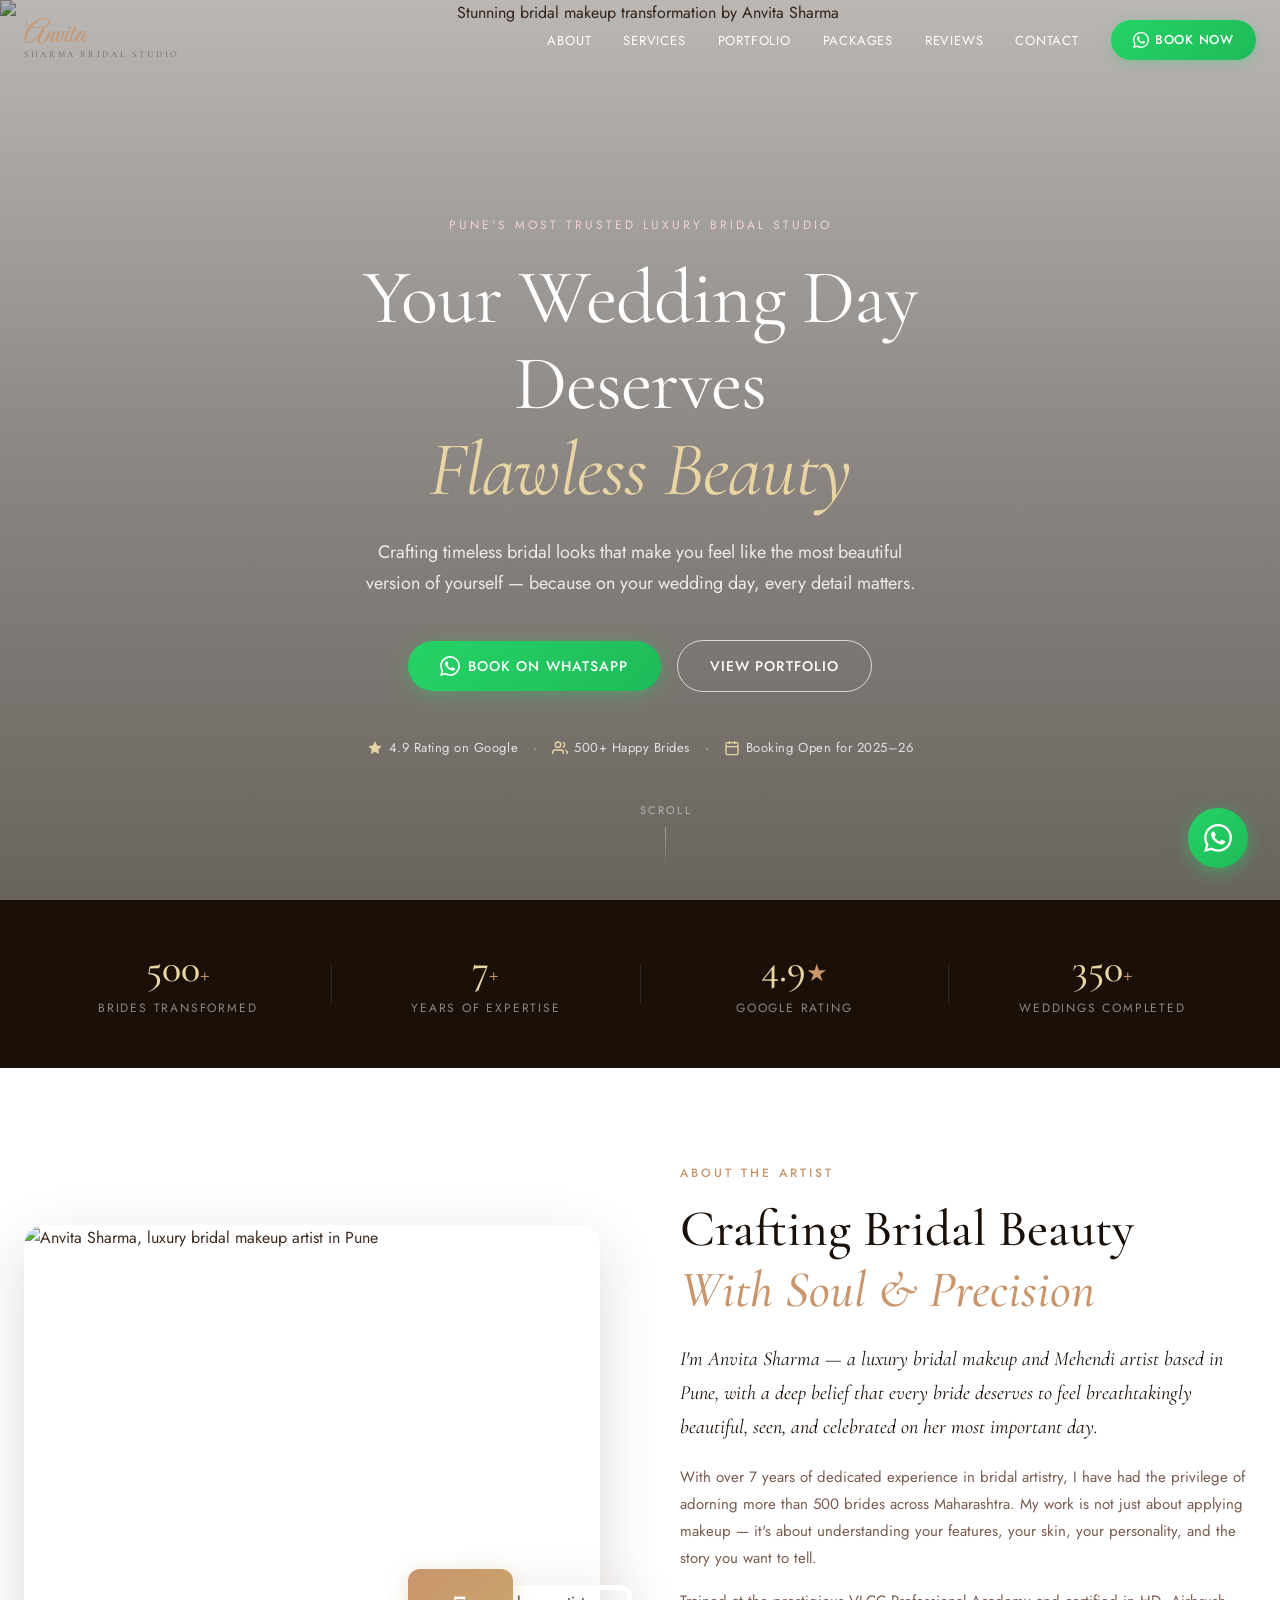
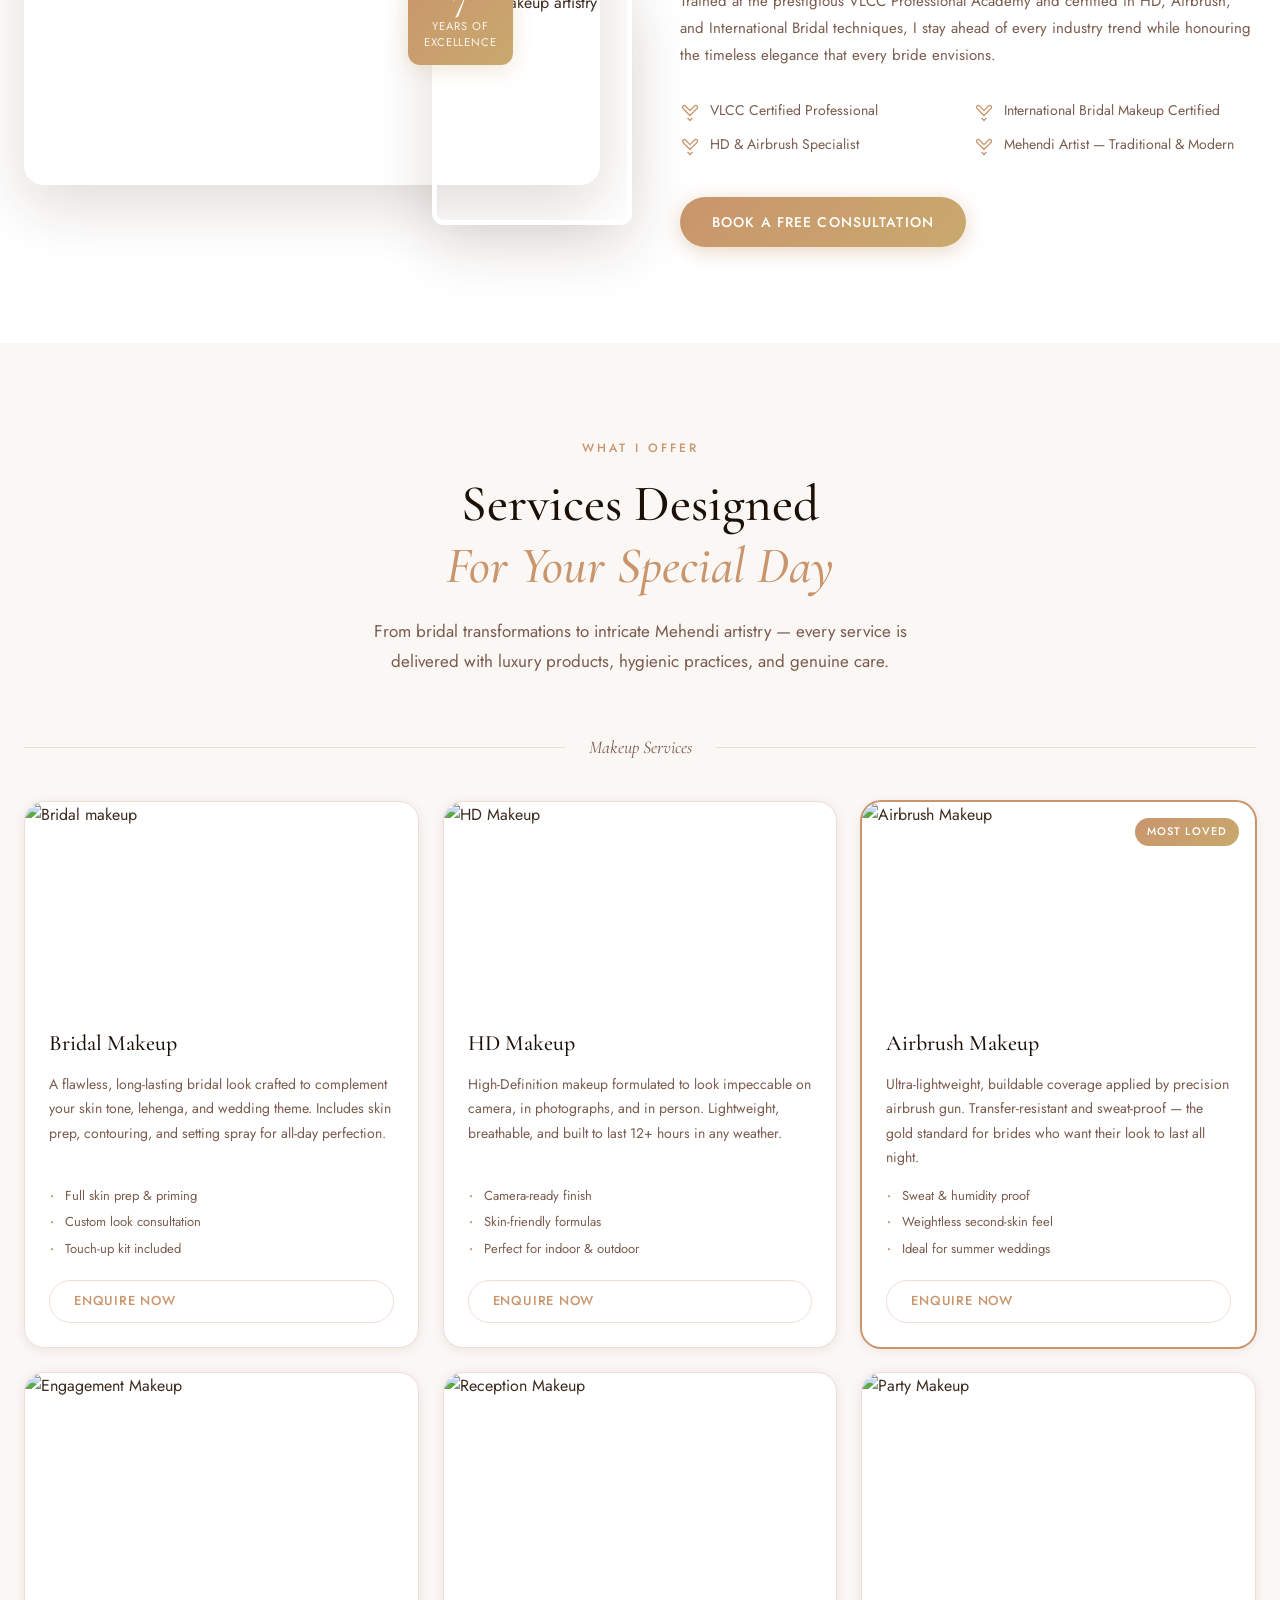
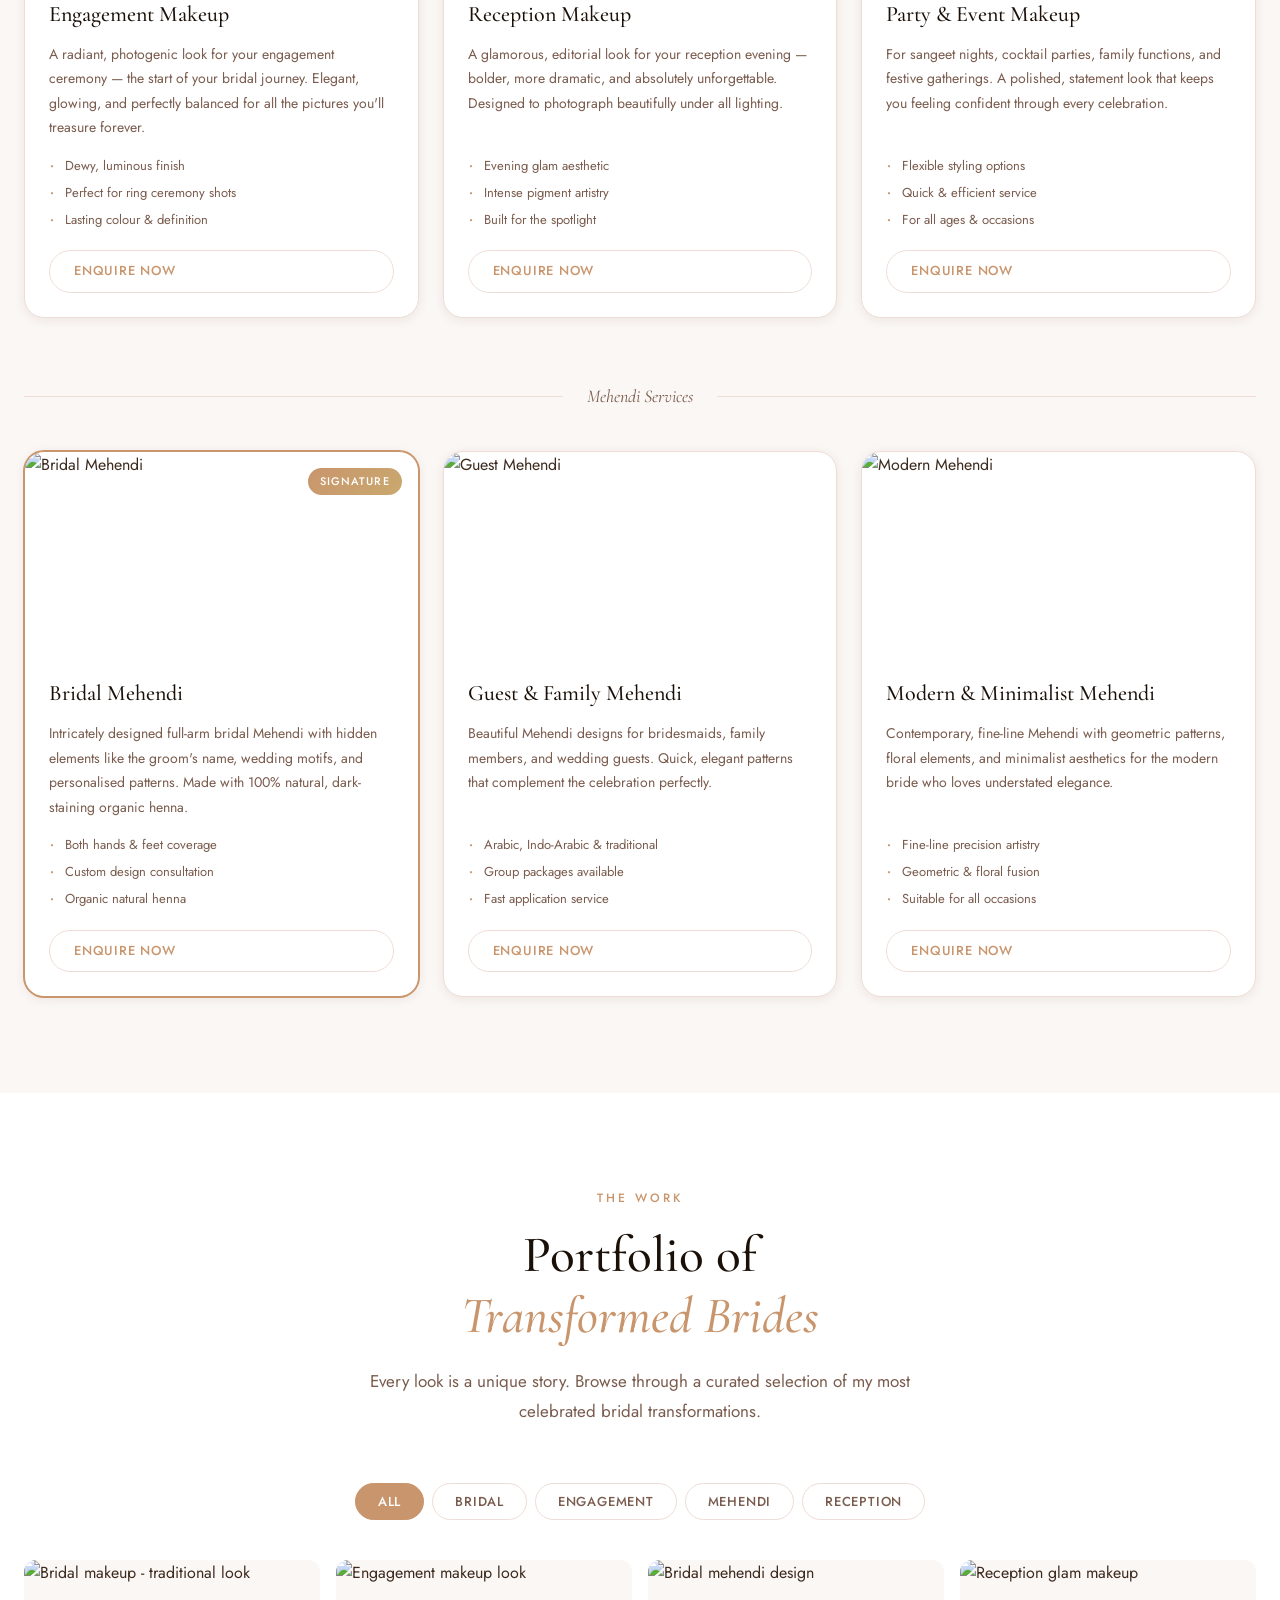
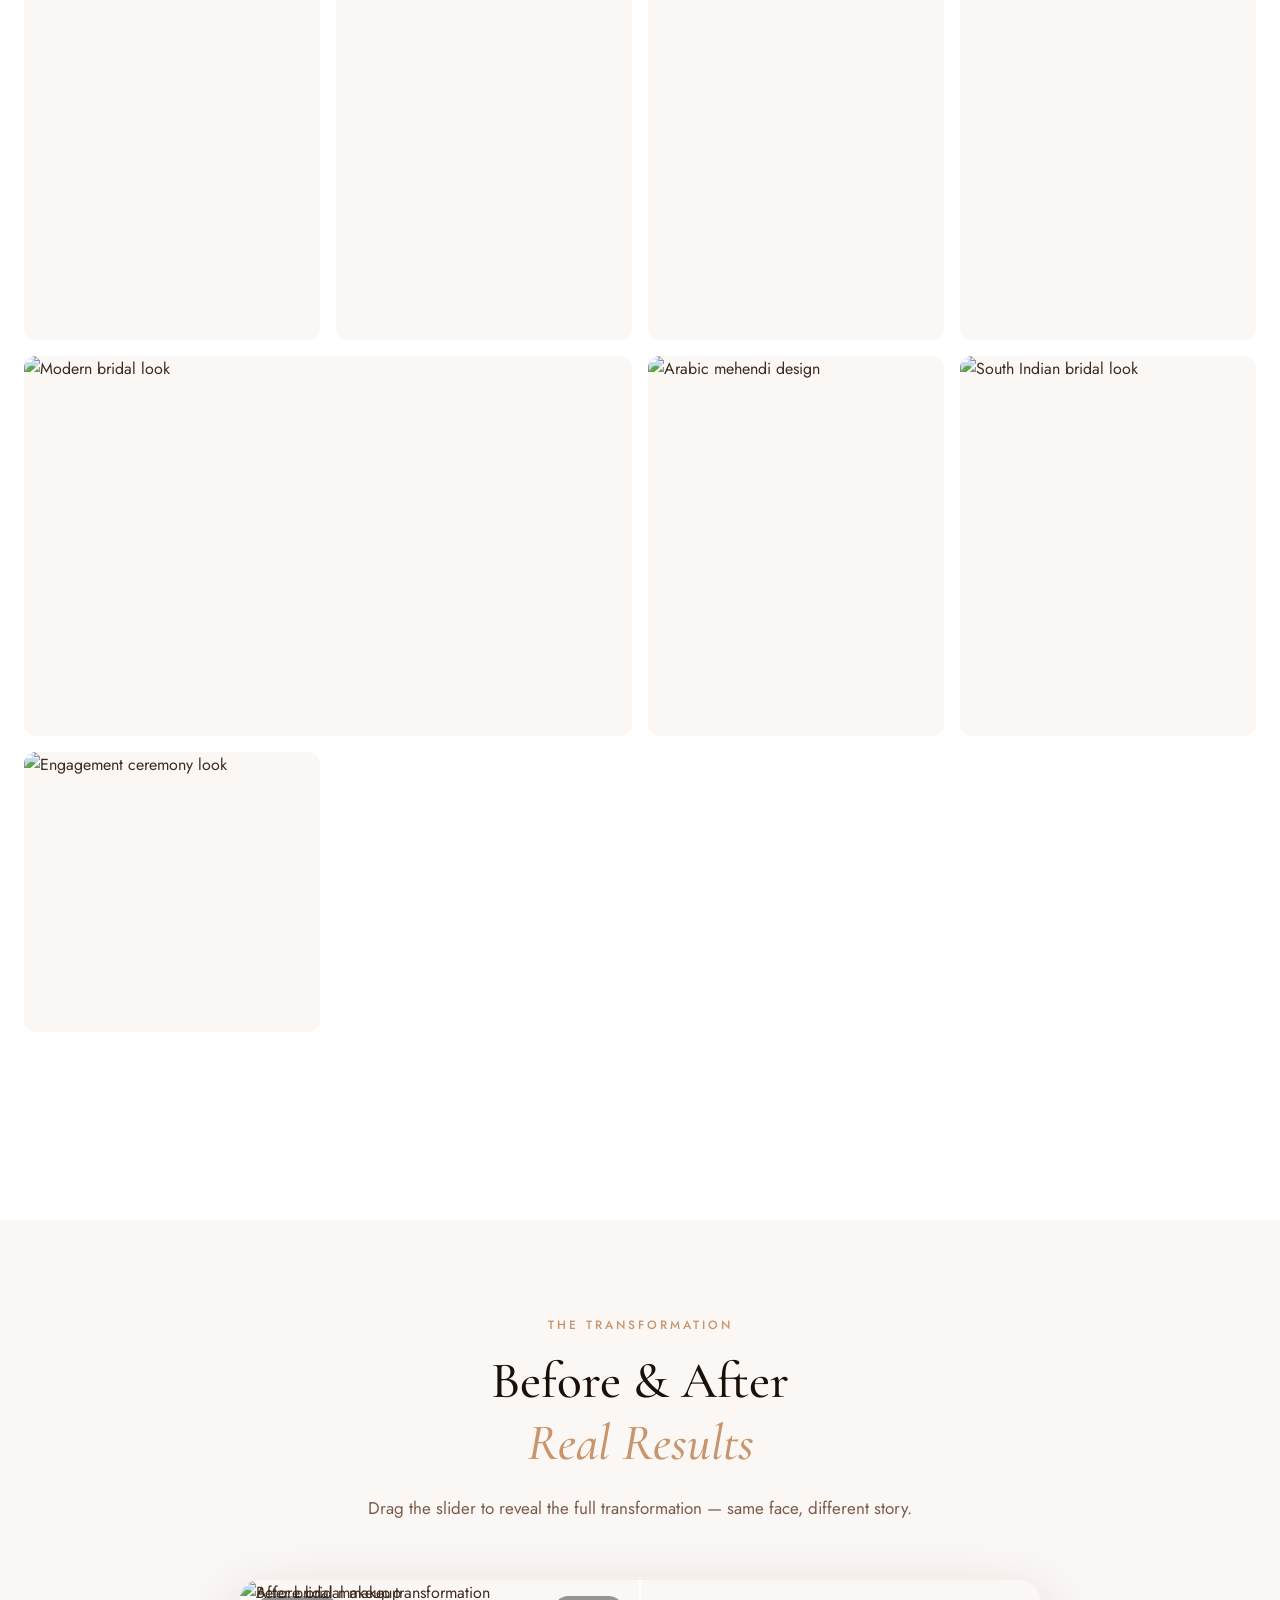
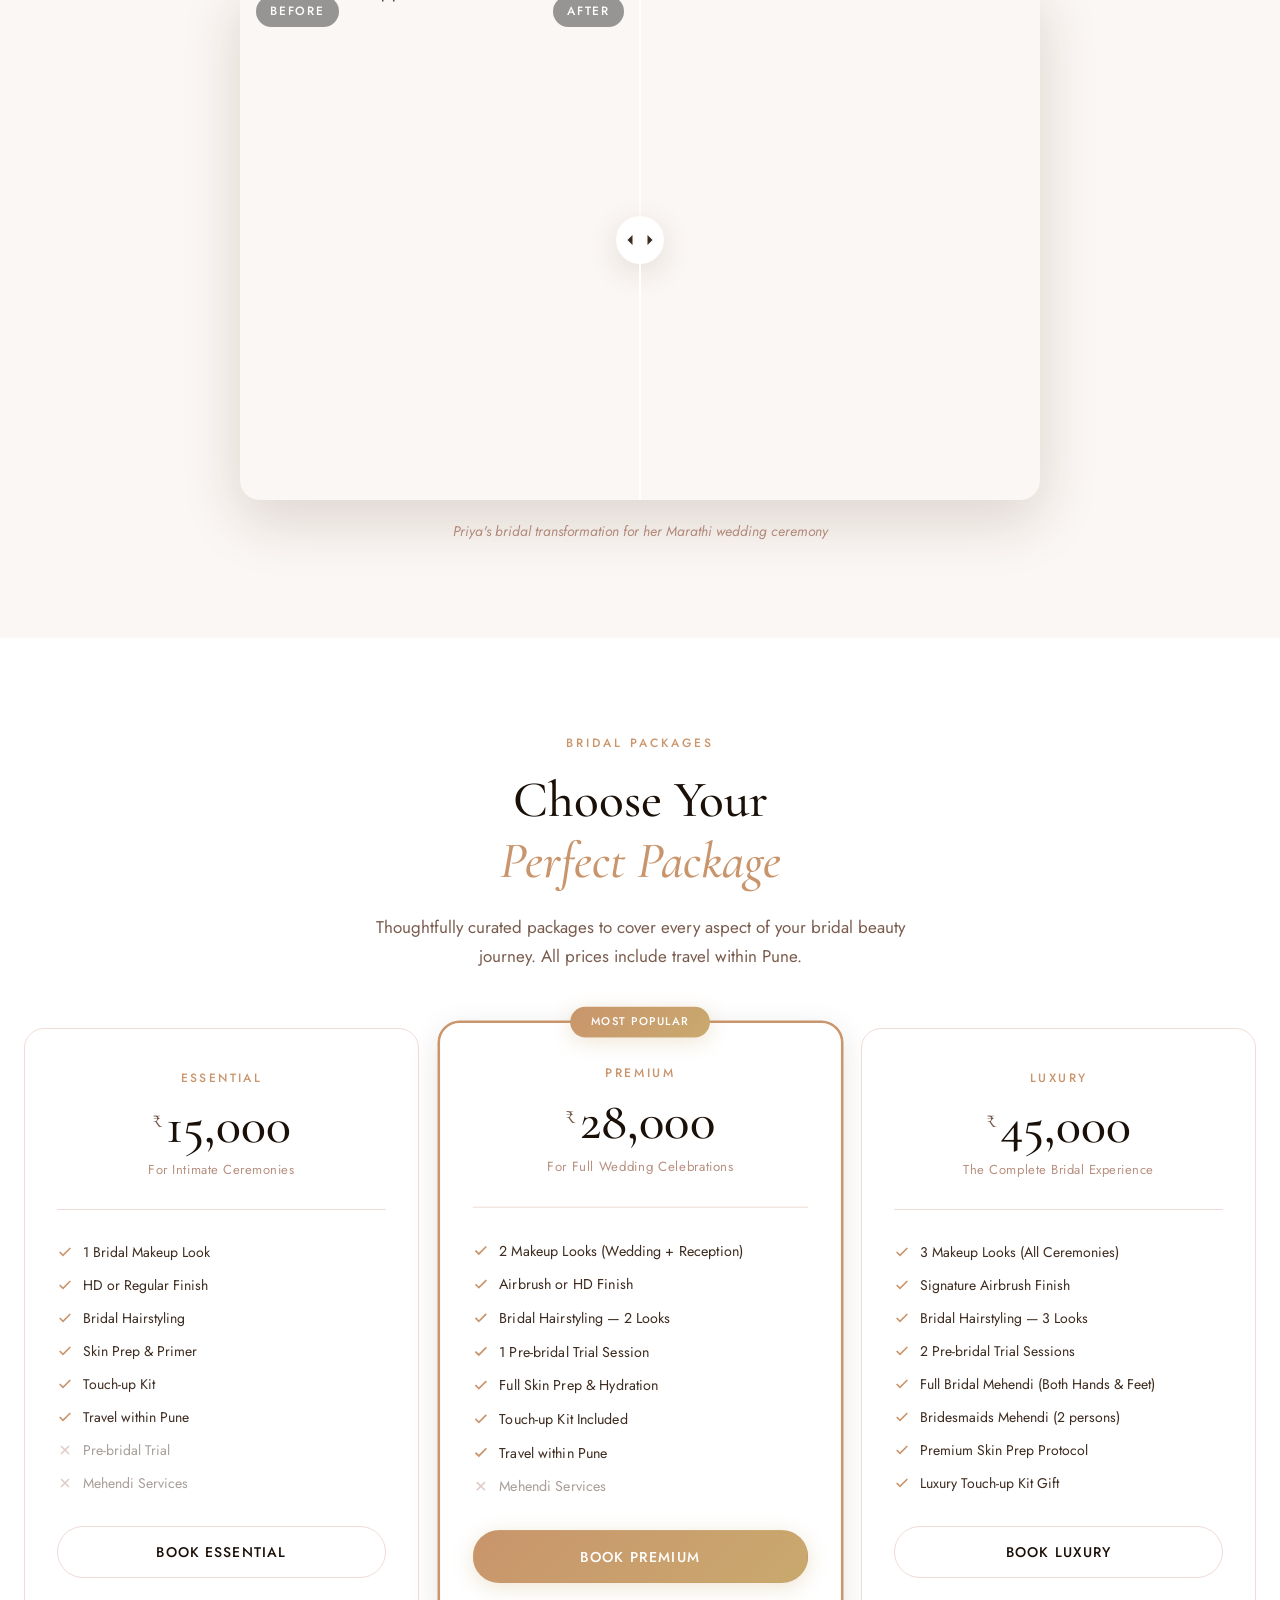
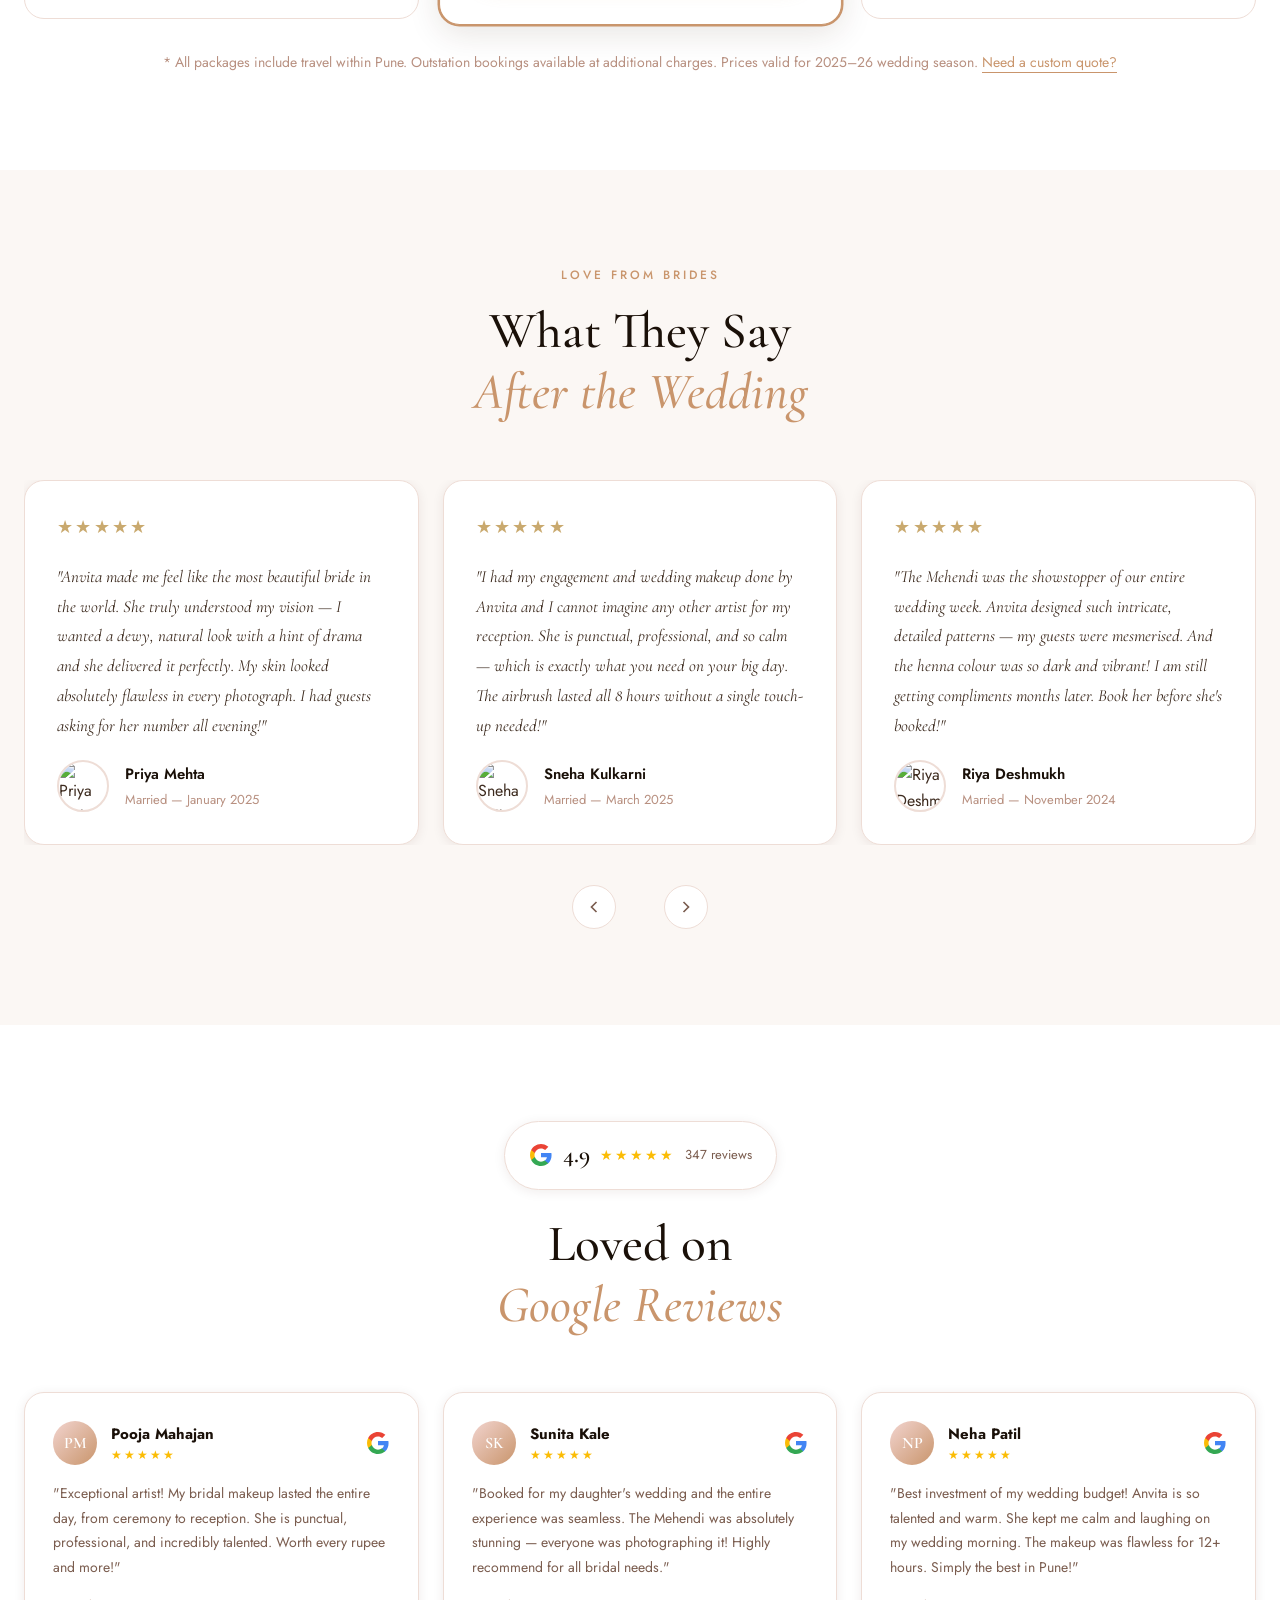
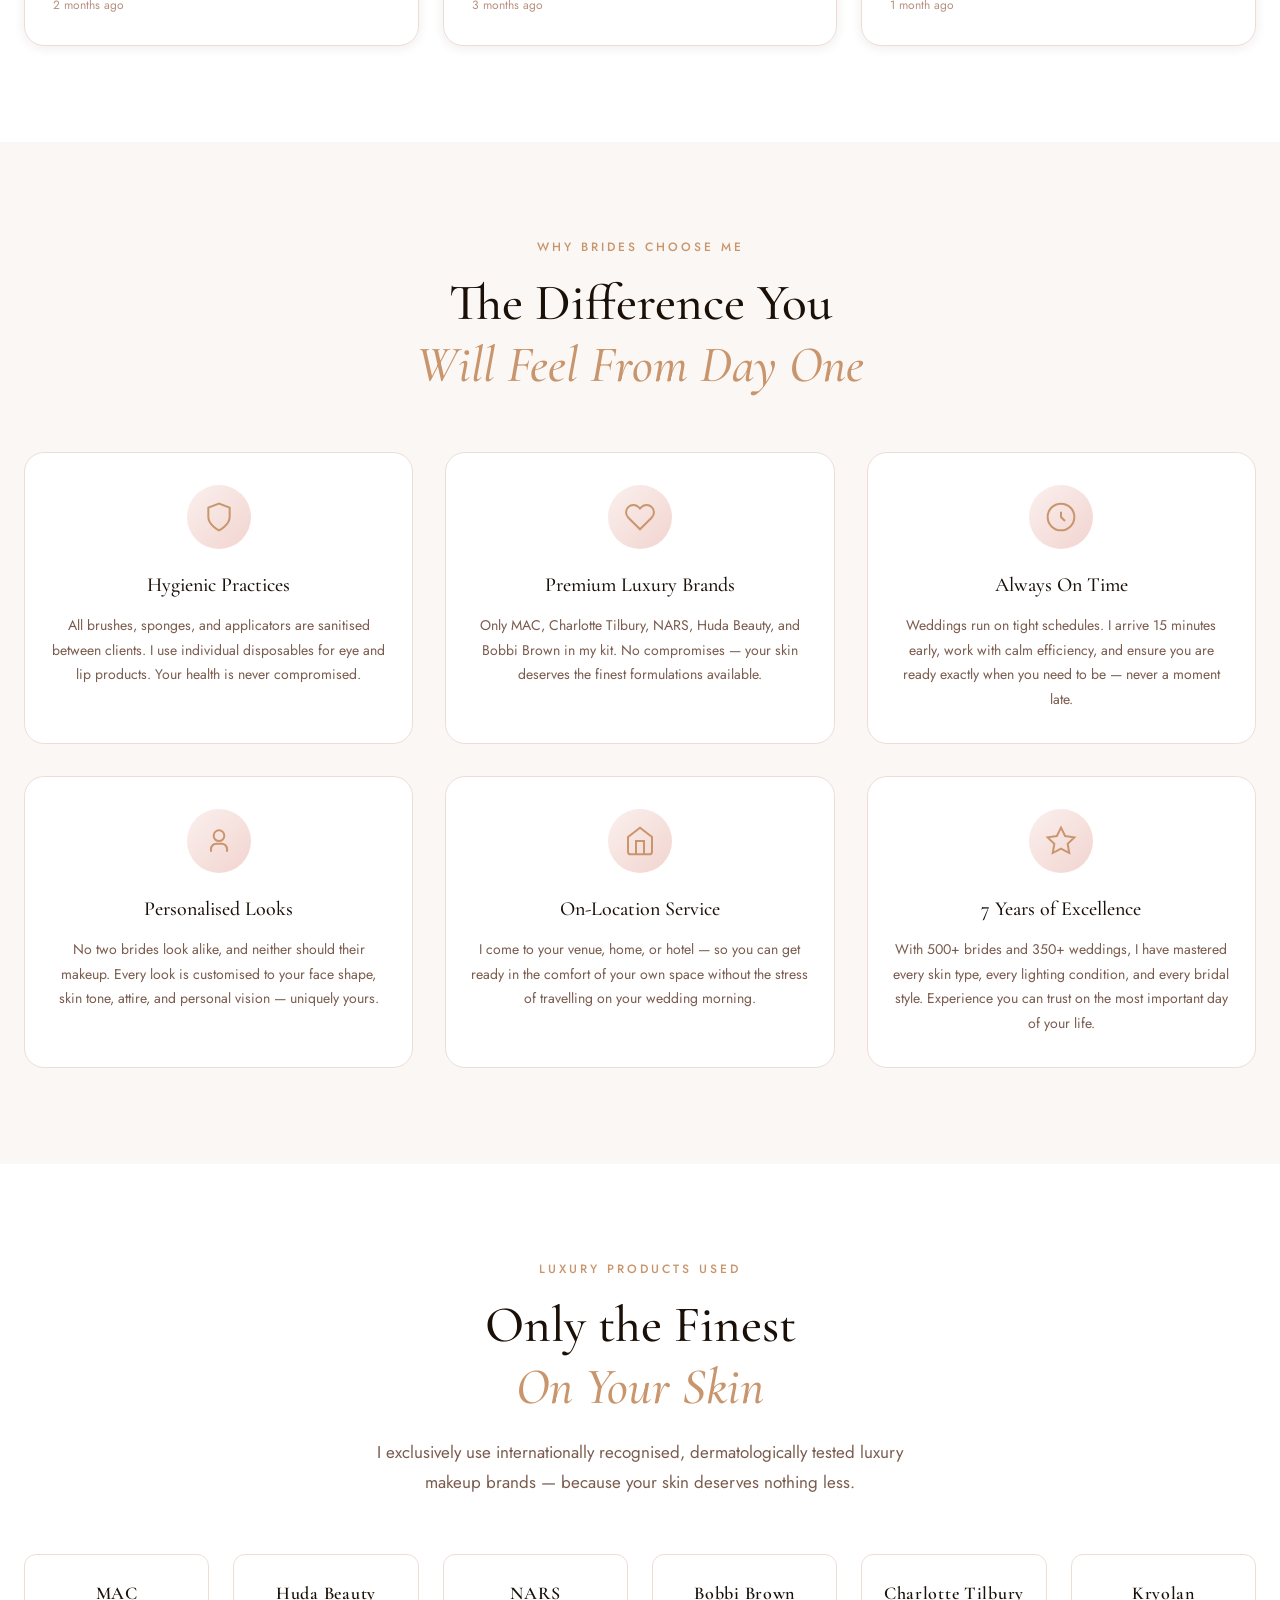
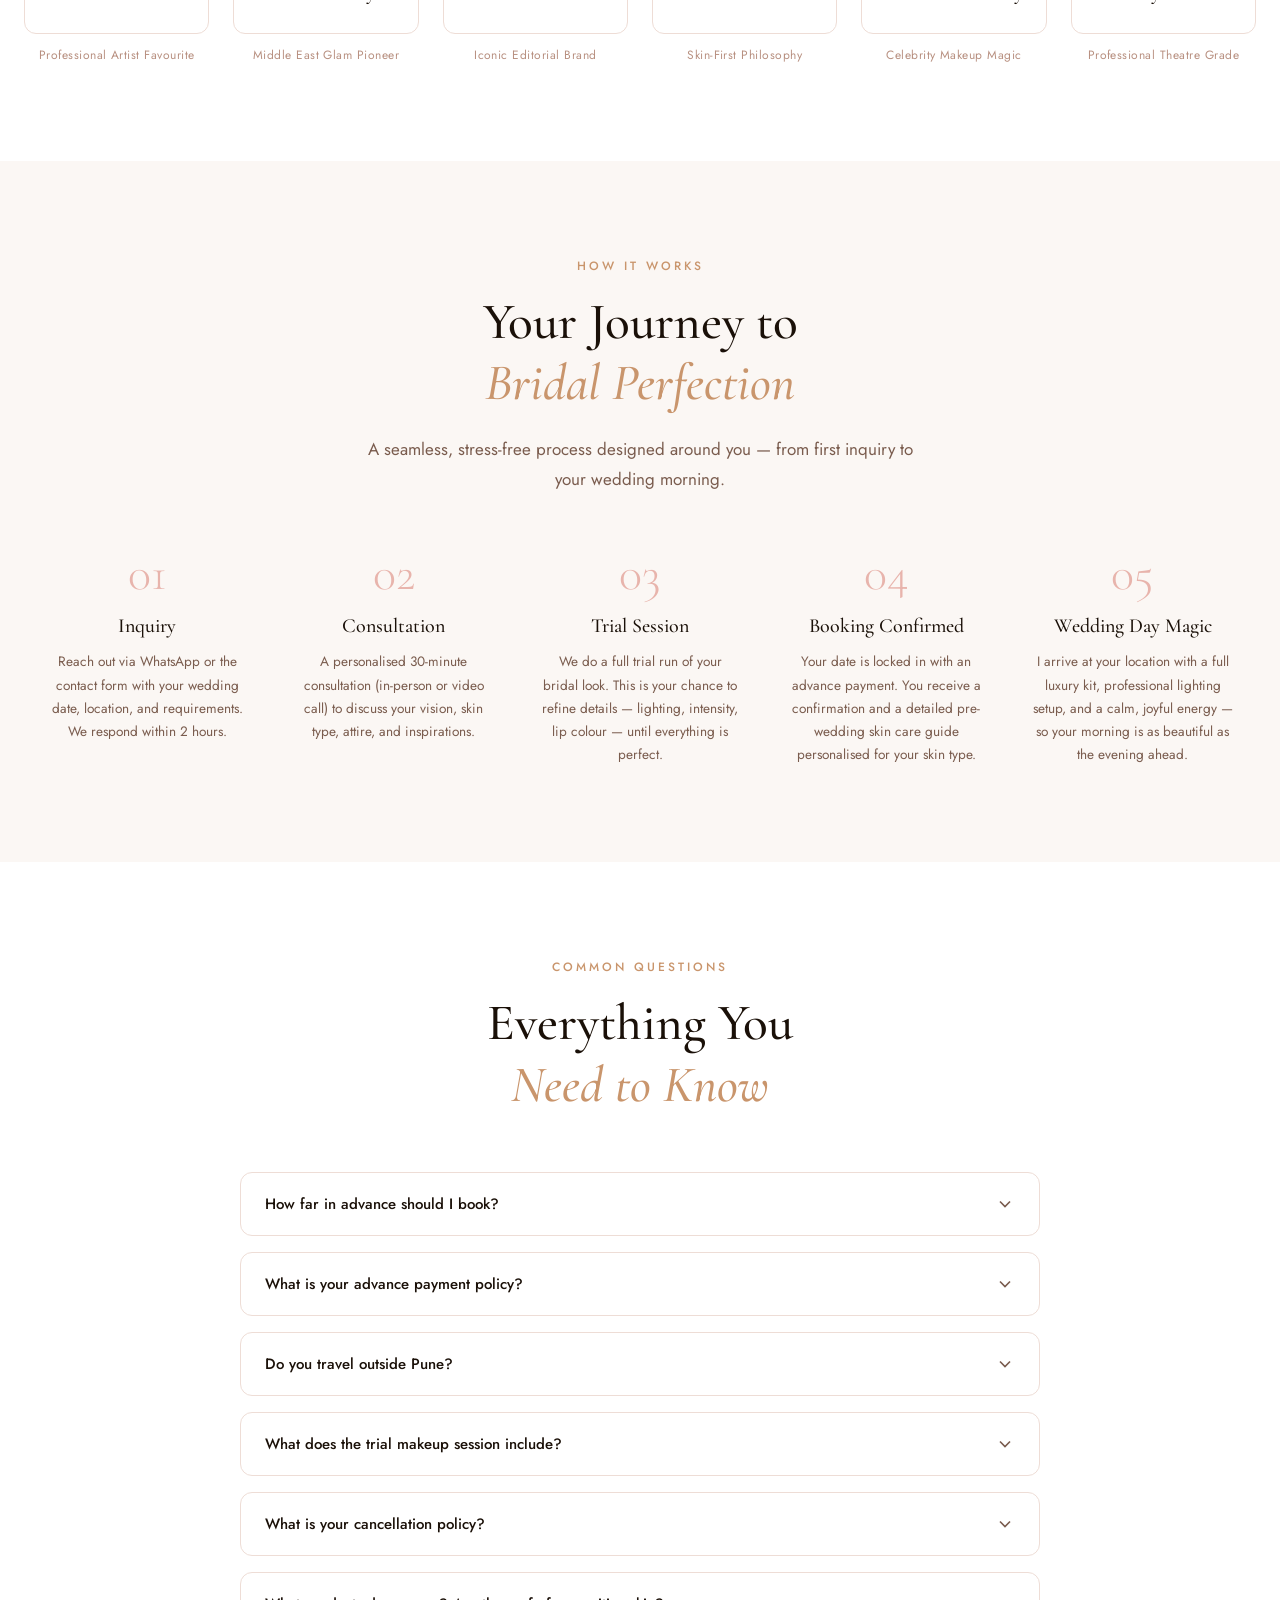
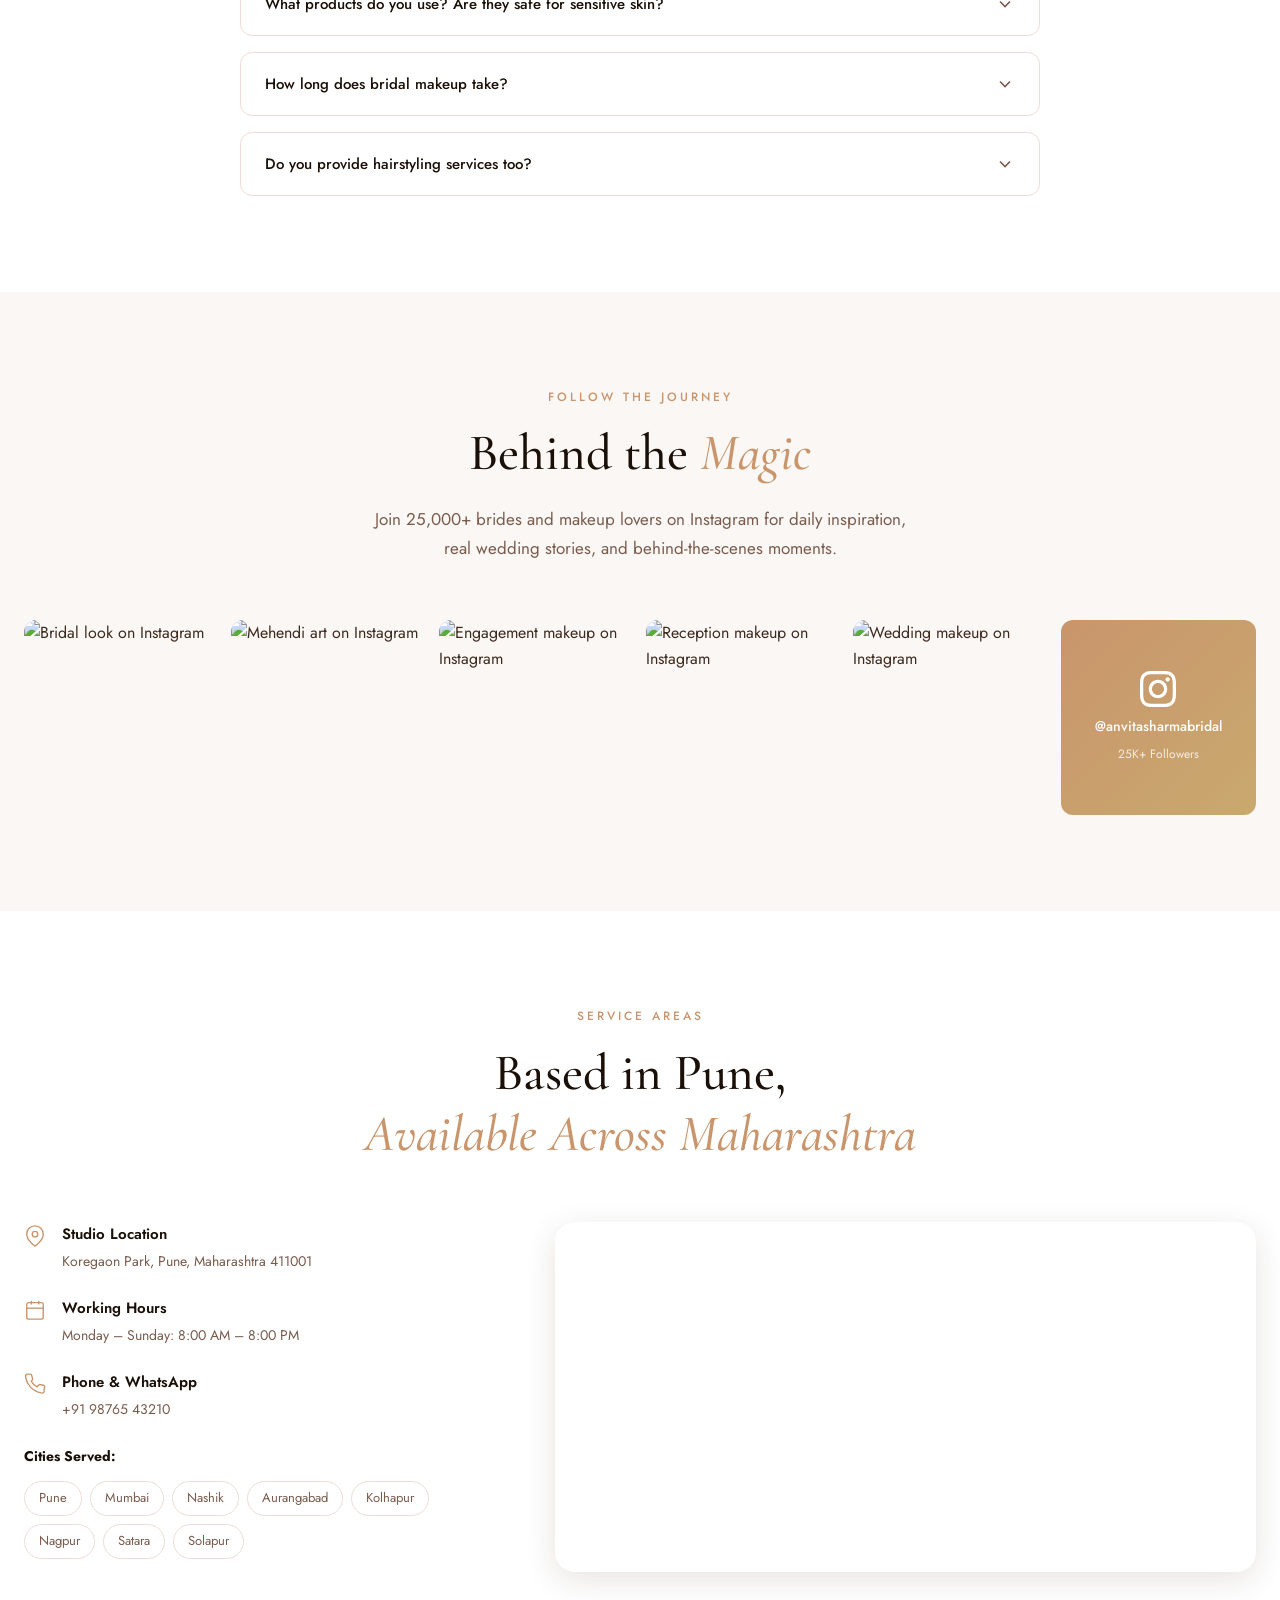
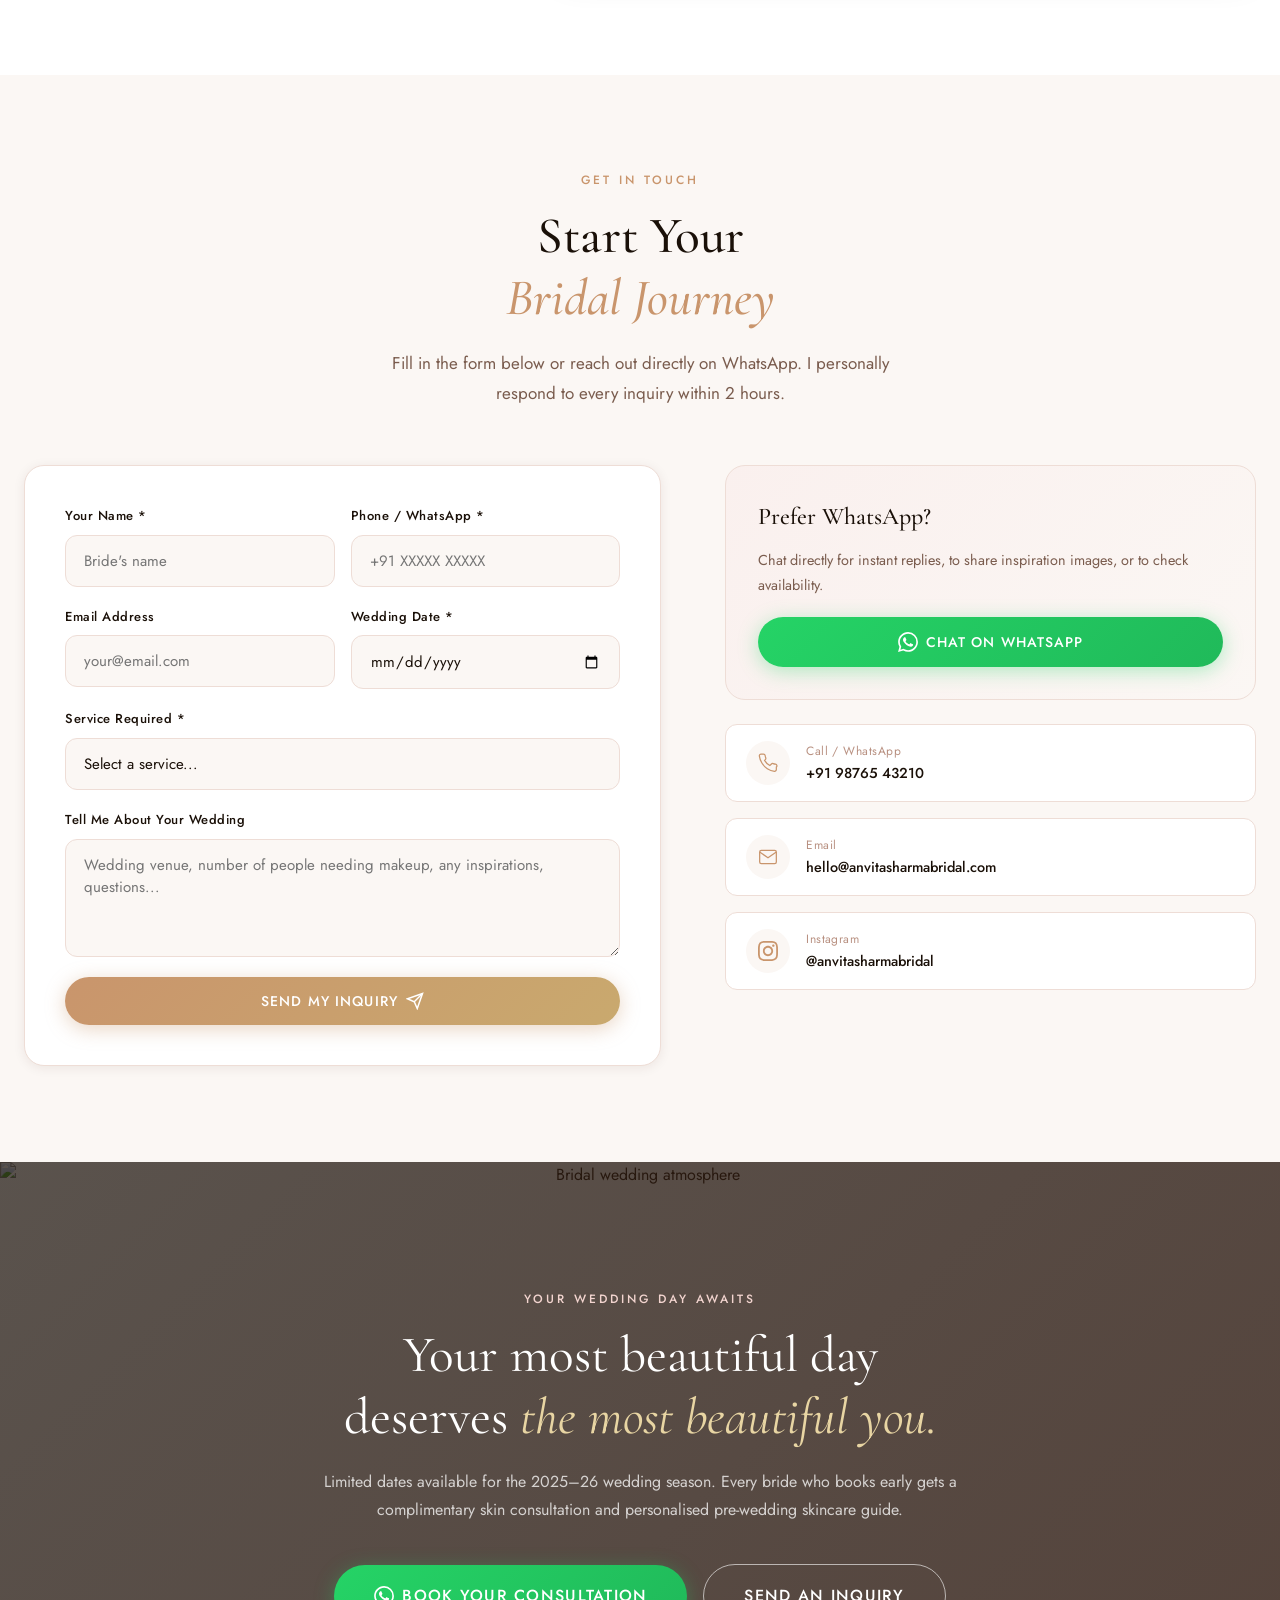
==== commit 62bd2539: "Update index.html" ====
--- a/index.html
+++ b/index.html
@@ -109,13 +109,7 @@
 </head>
 <body>
 
-  <!-- ===== PRELOADER ===== -->
-  <div id="preloader" aria-hidden="true">
-    <div class="preloader-inner">
-      <div class="preloader-logo">AS</div>
-      <div class="preloader-line"></div>
-    </div>
-  </div>
+
 
   <!-- ===== STICKY HEADER ===== -->
   <header id="site-header" role="banner">
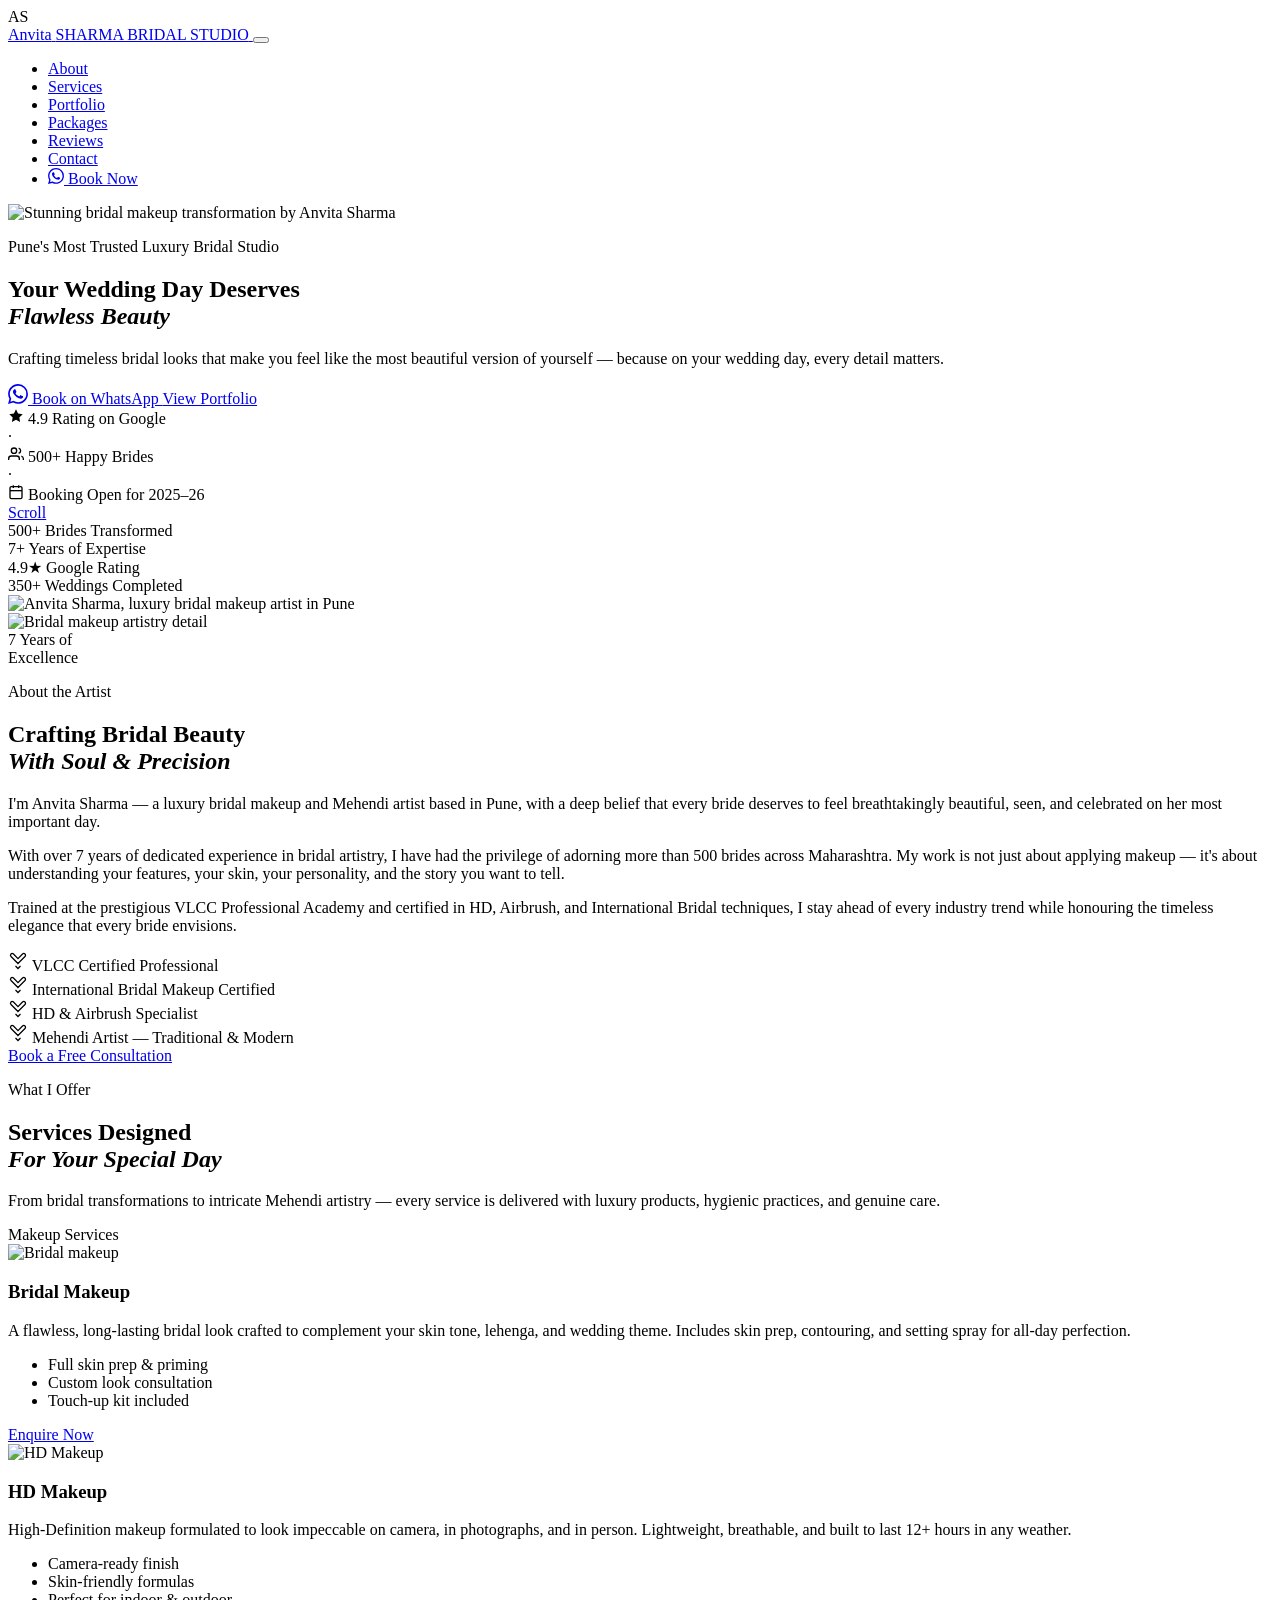
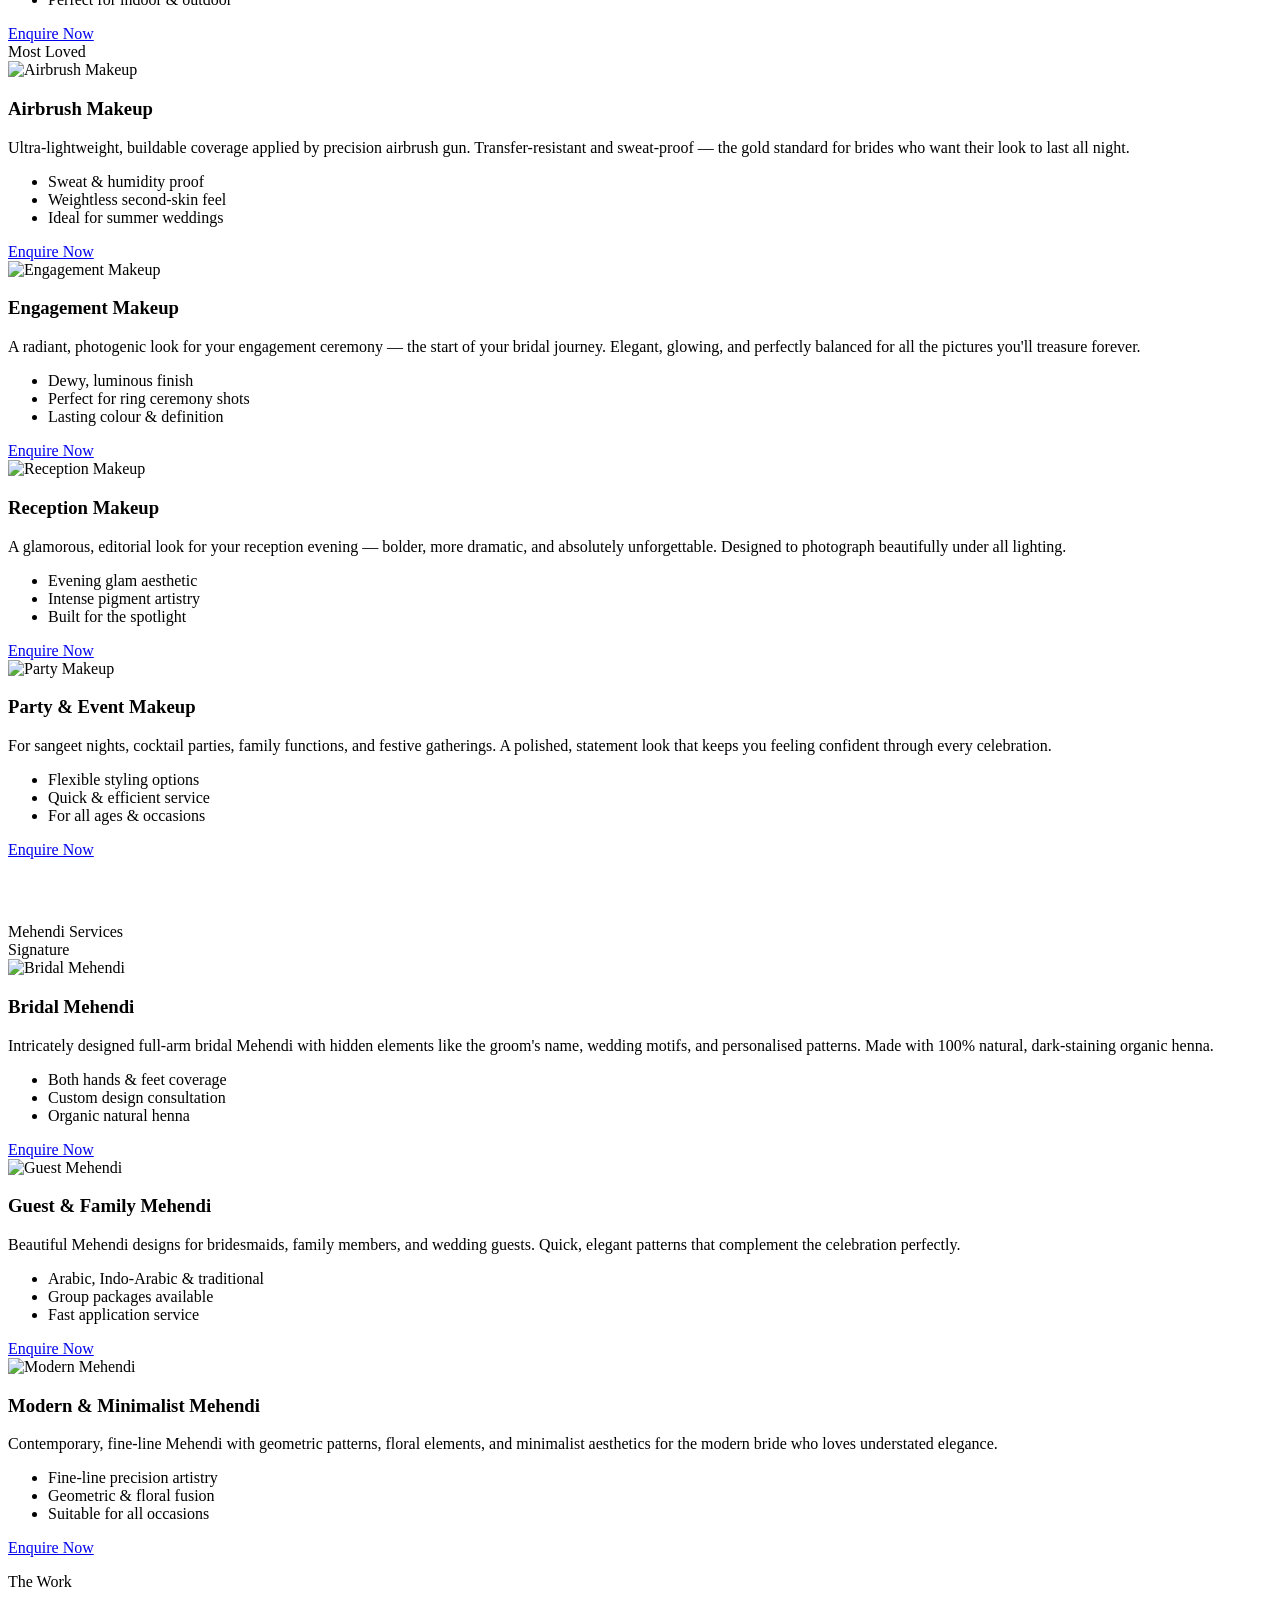
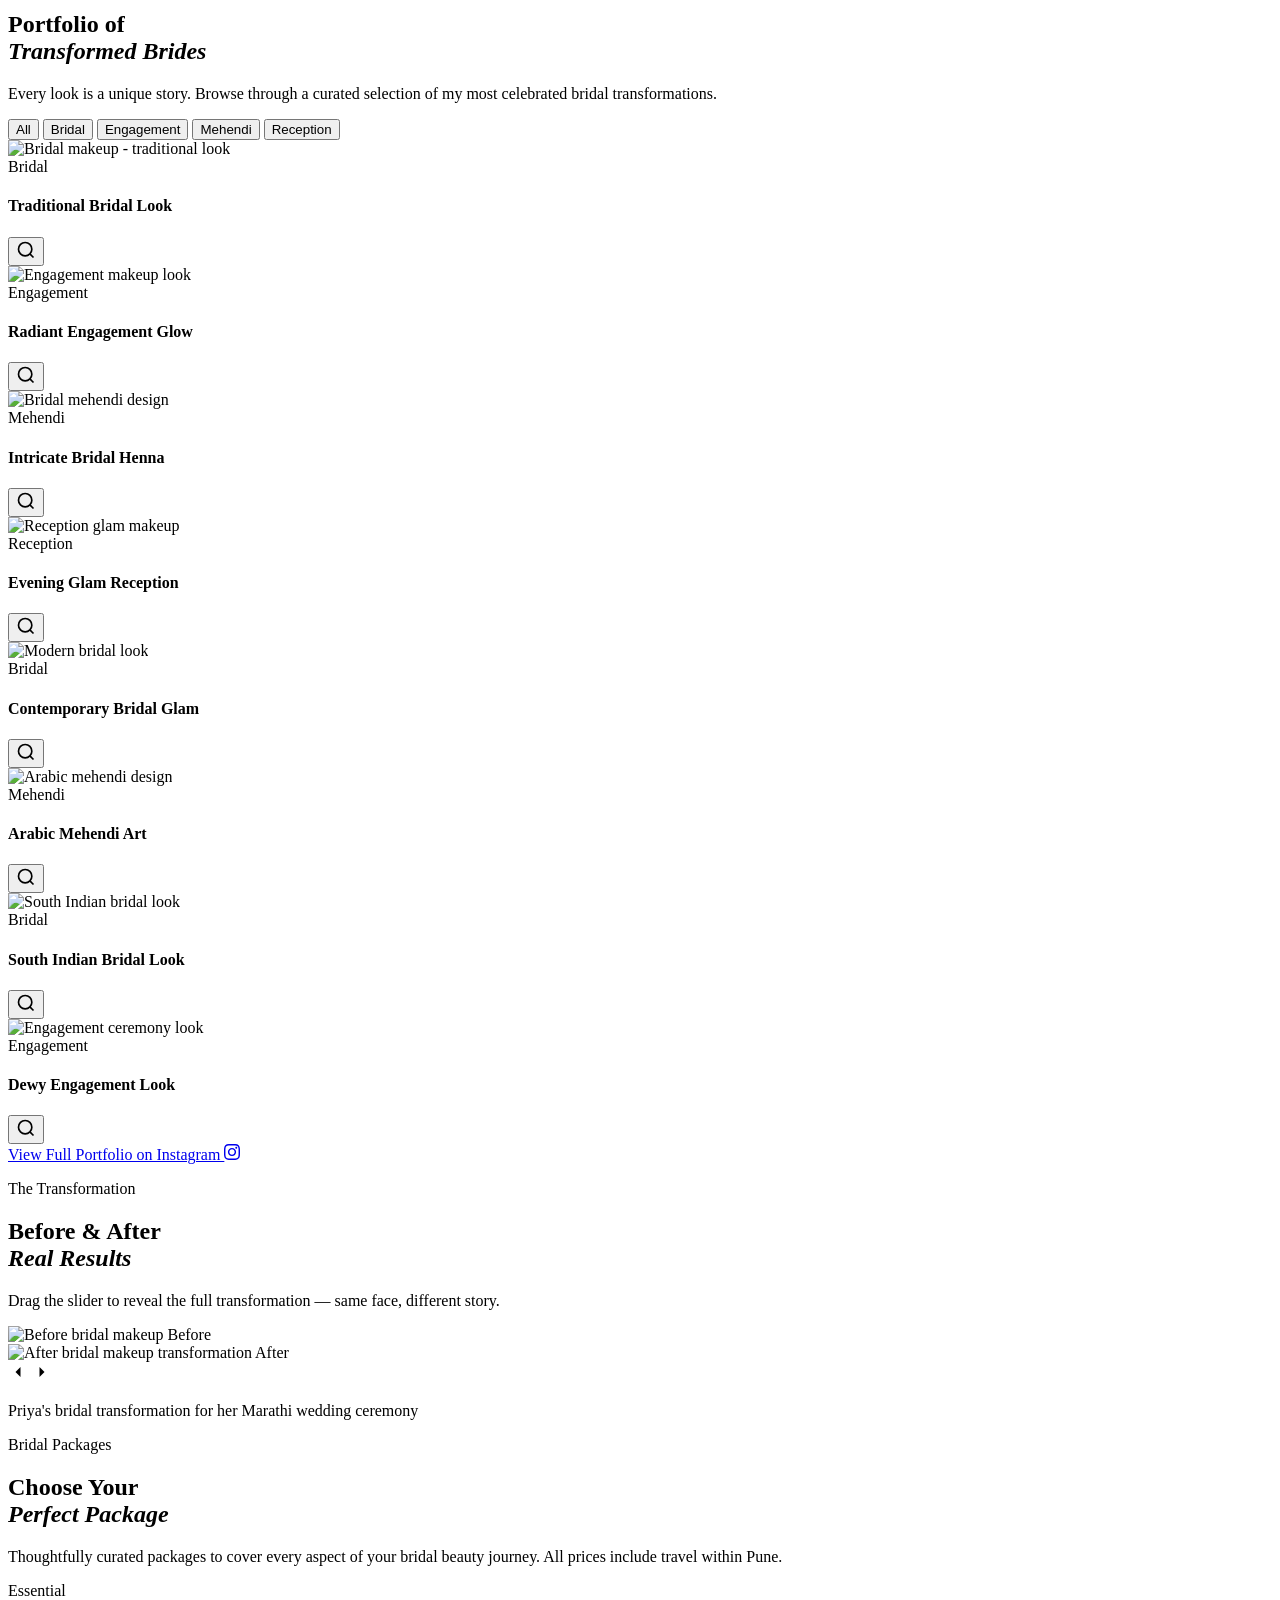
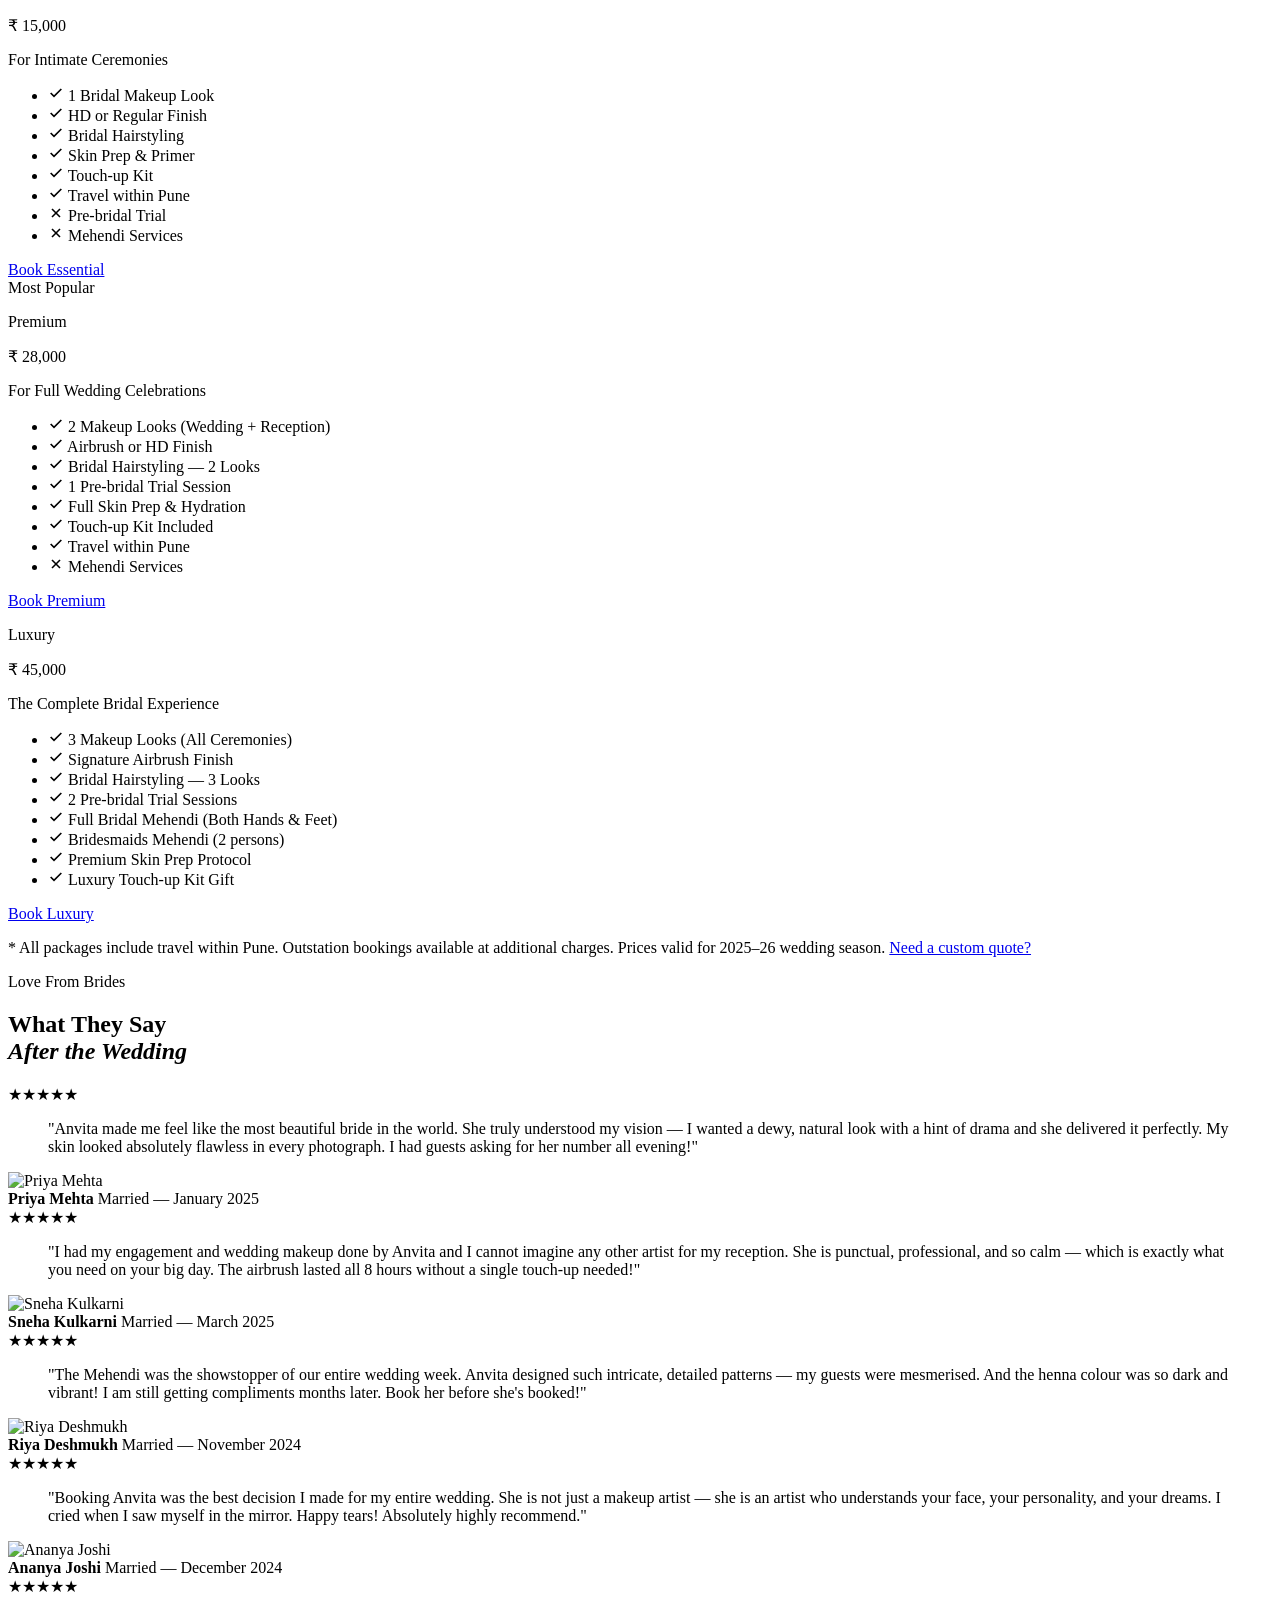
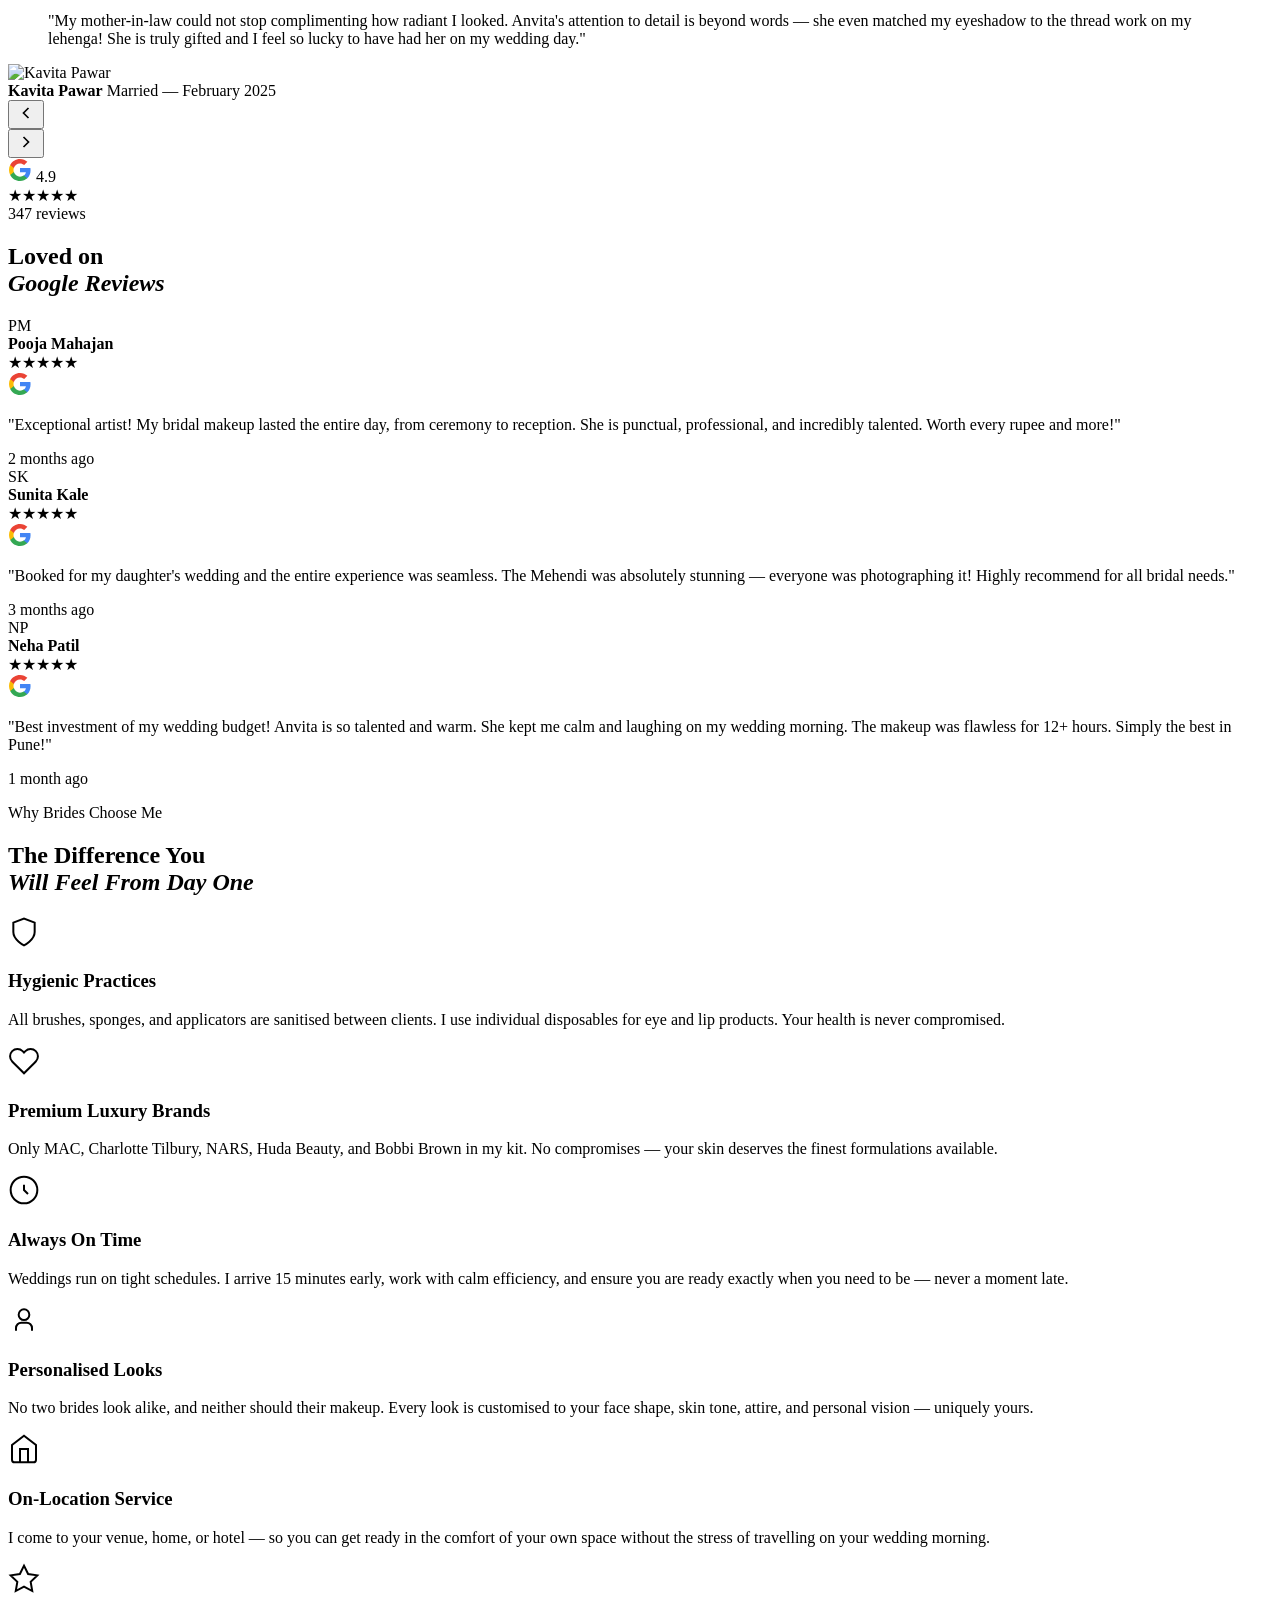
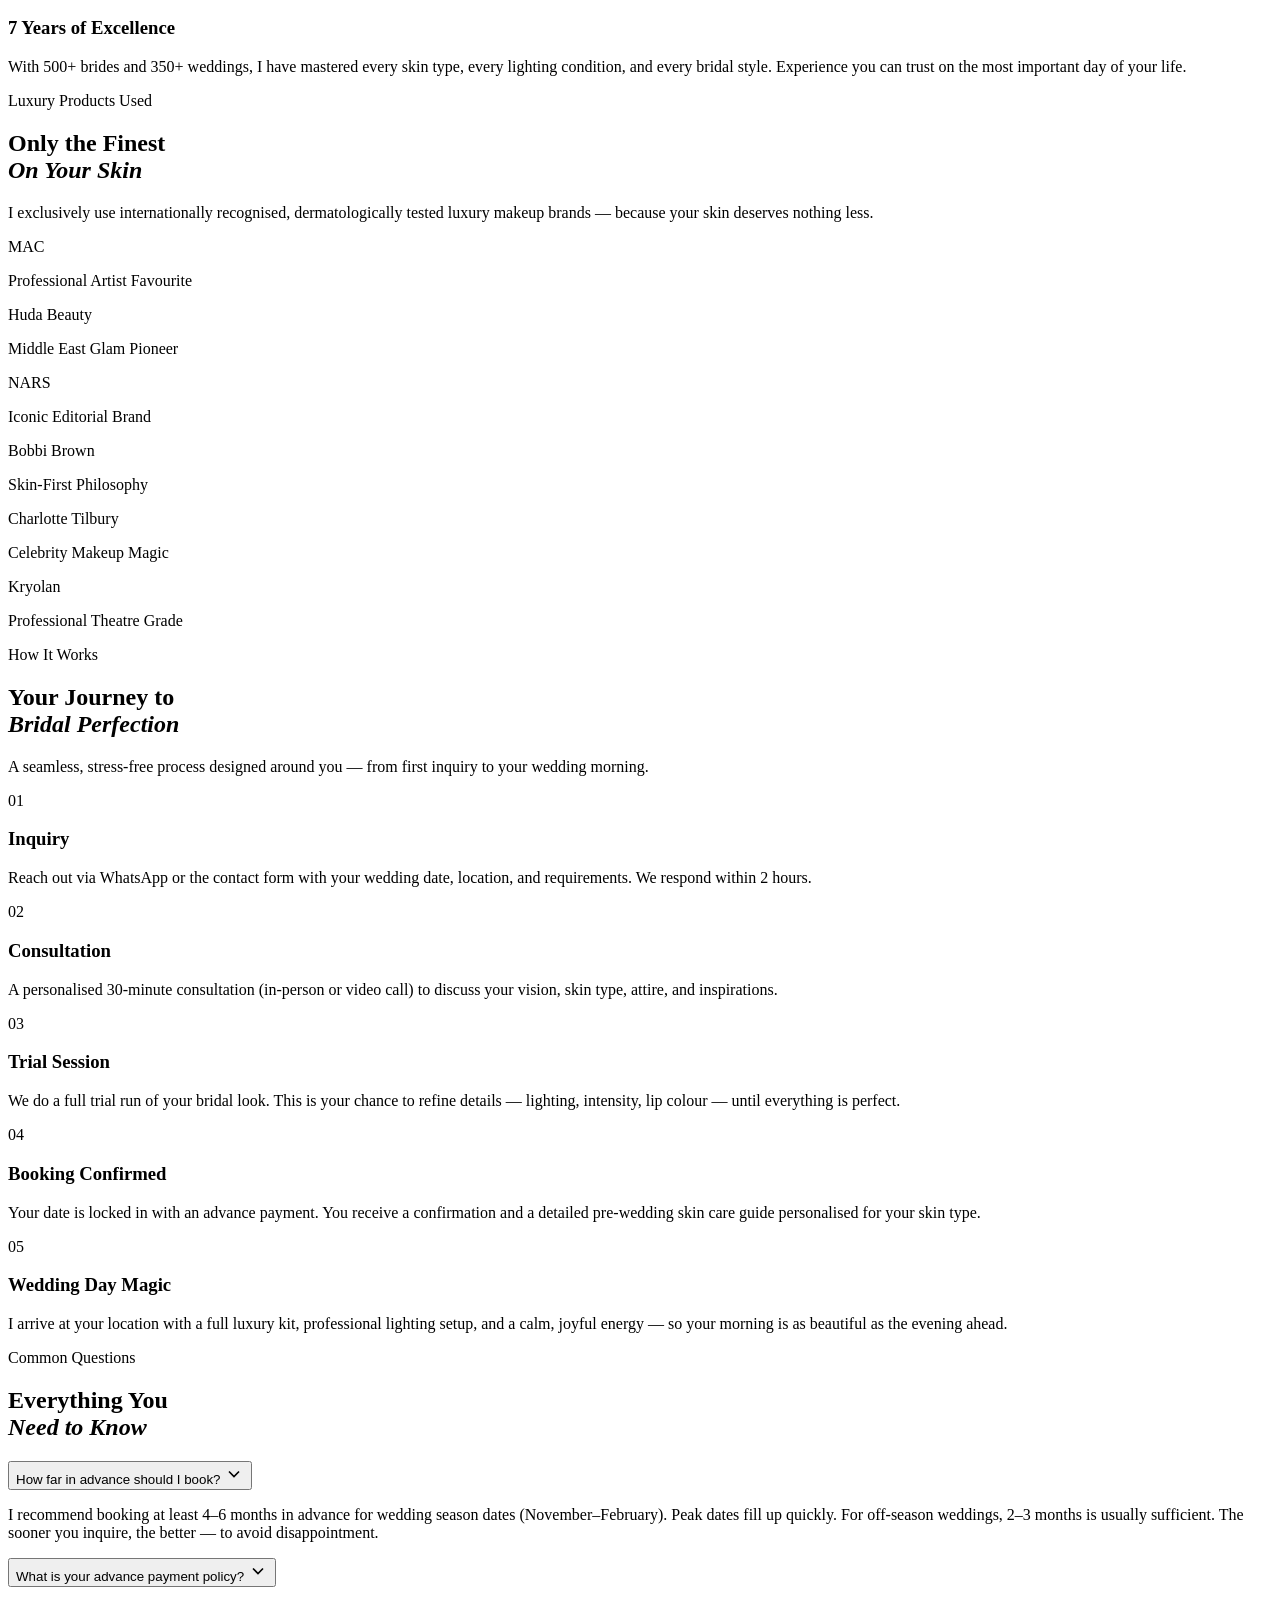
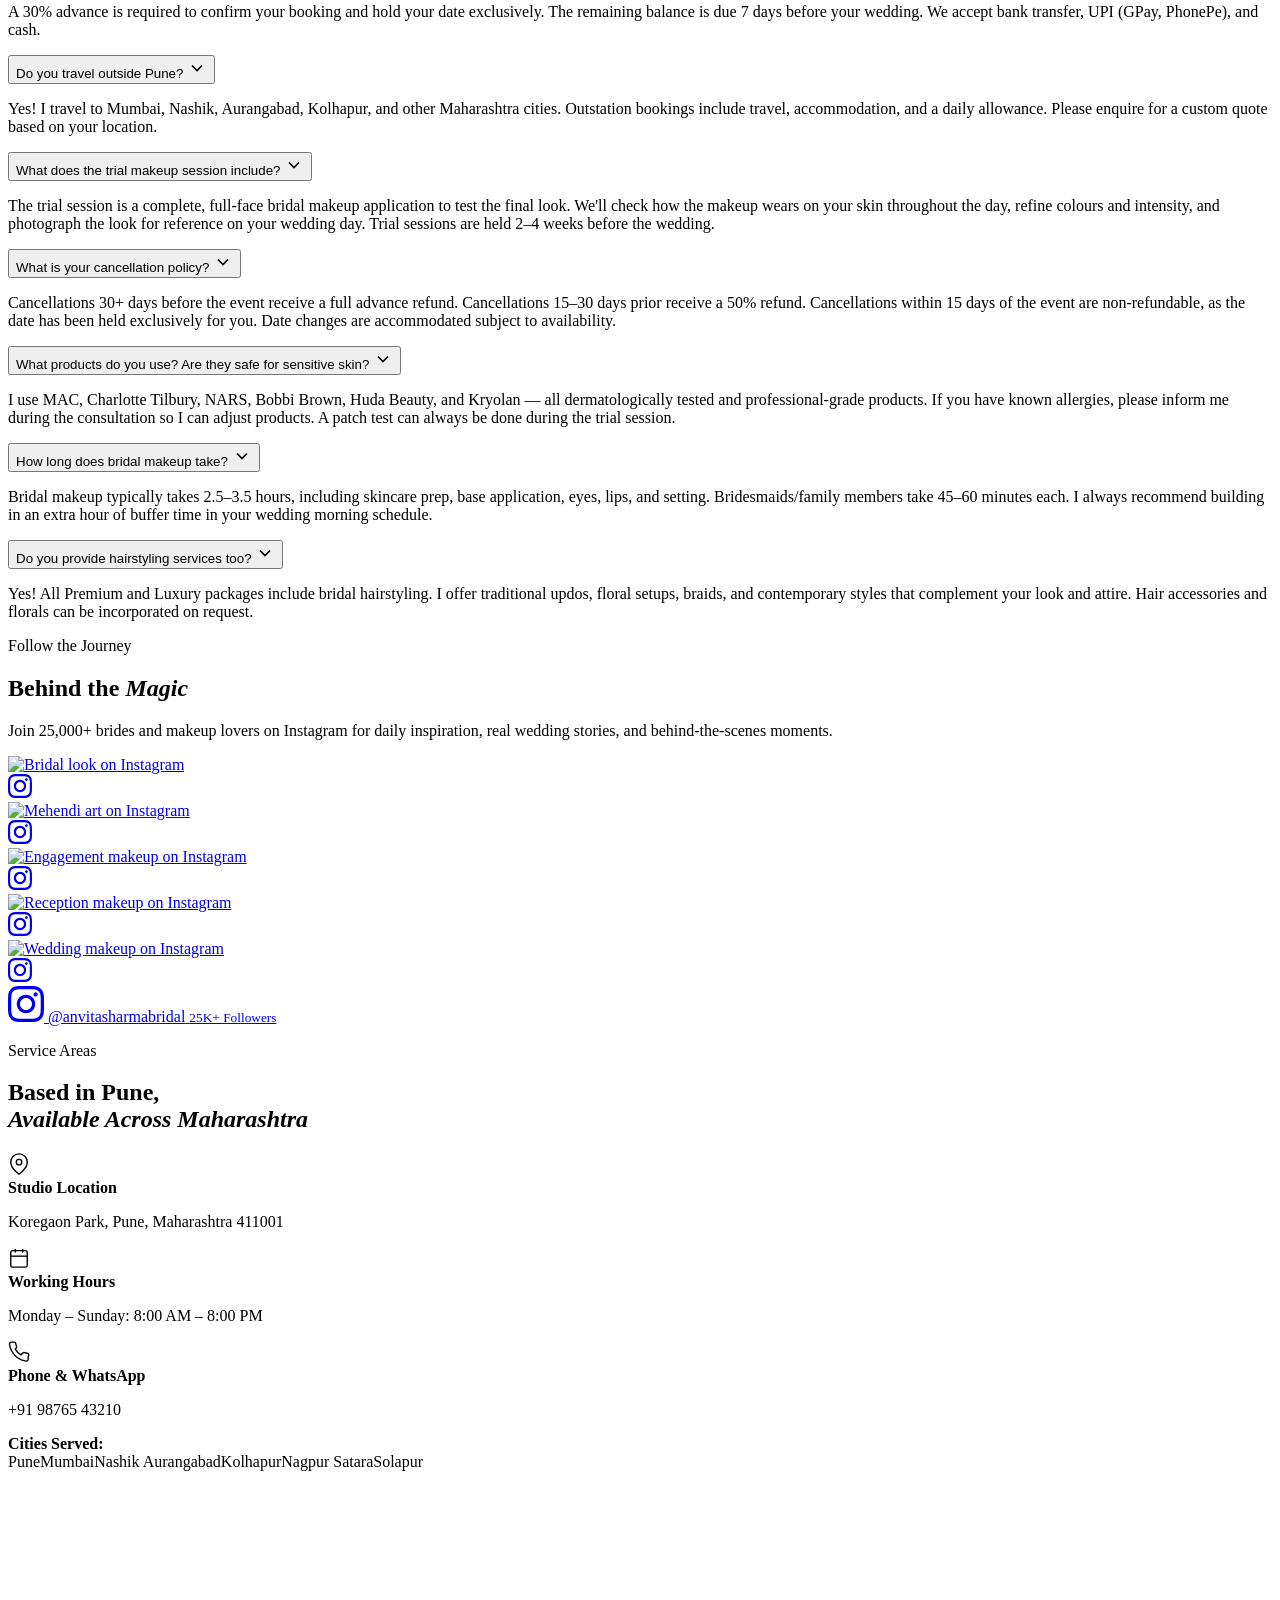
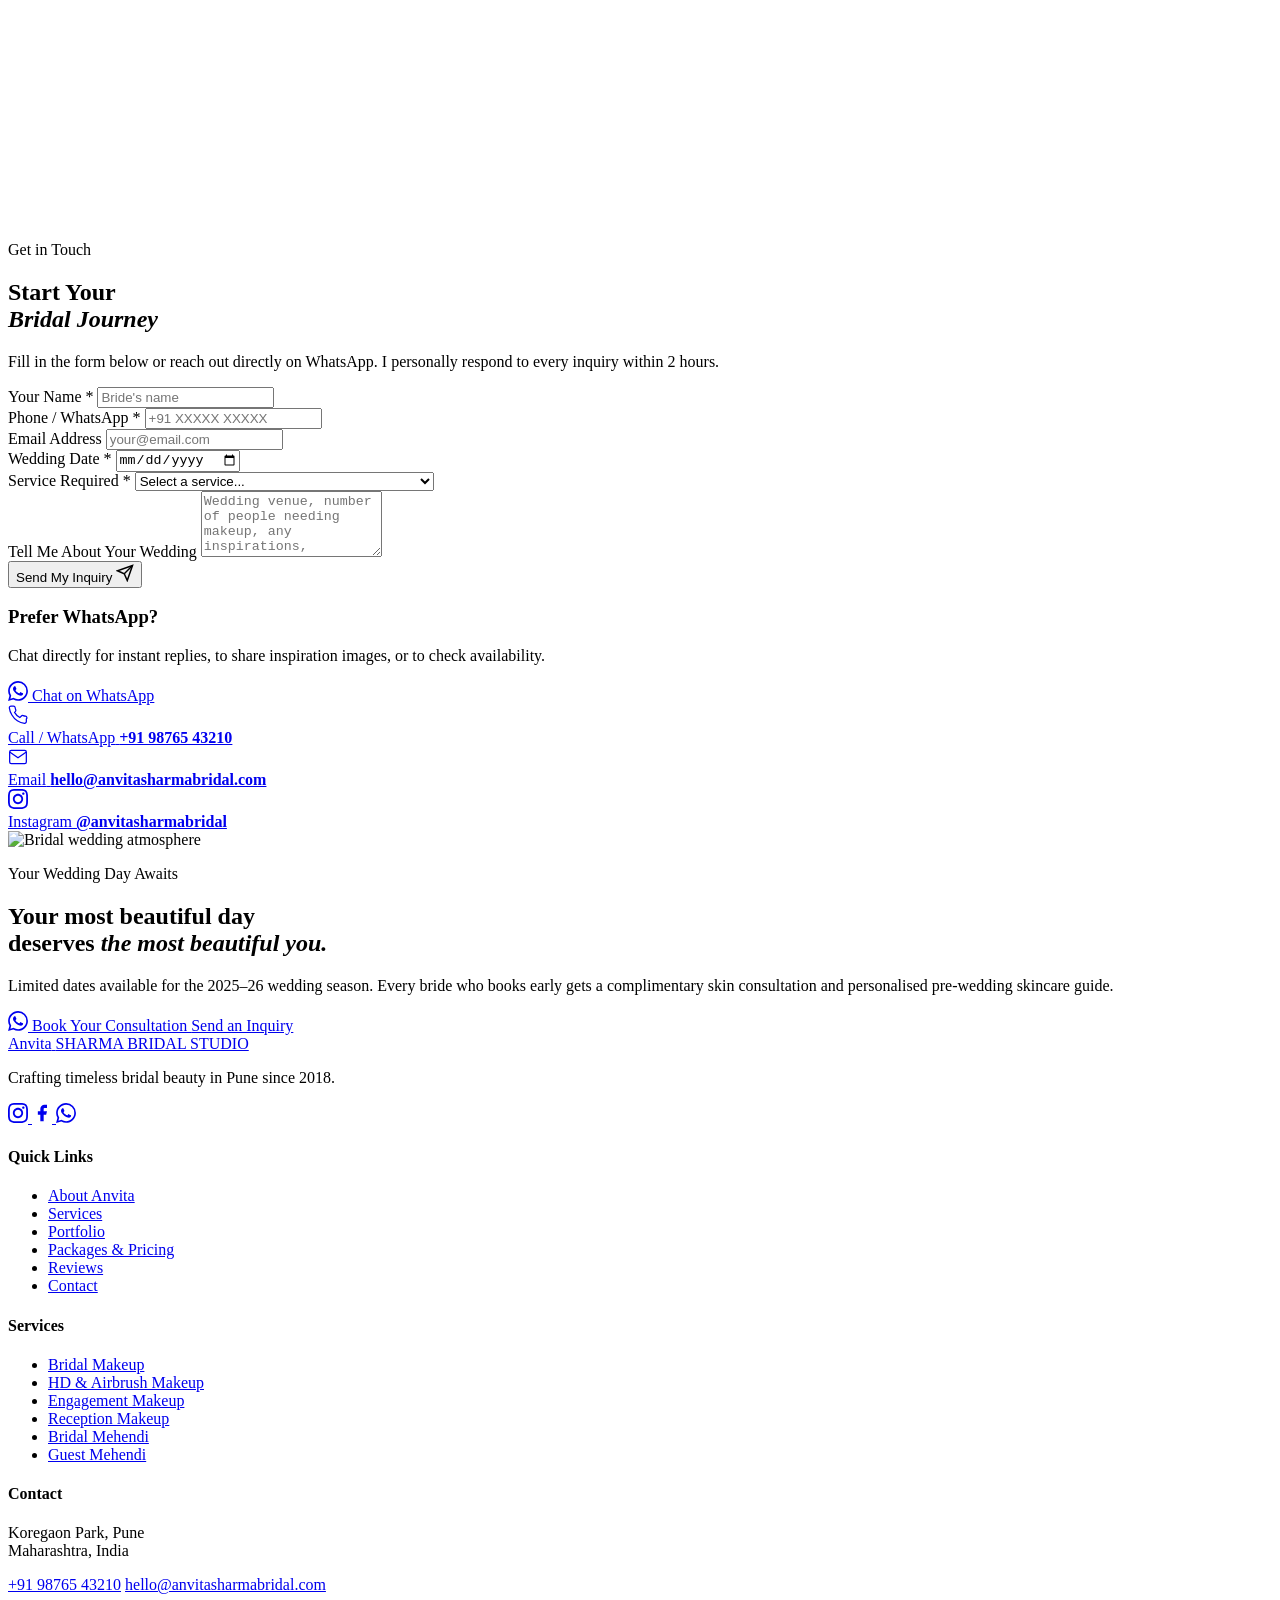
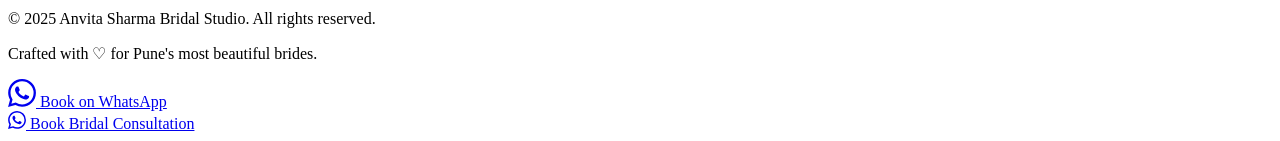
==== commit f66ea49a: "Rename index (5).html to index.html" ====
--- a/index.html
+++ b/index.html
@@ -109,7 +109,13 @@
 </head>
 <body>
 
-
+  <!-- ===== PRELOADER ===== -->
+  <div id="preloader" aria-hidden="true">
+    <div class="preloader-inner">
+      <div class="preloader-logo">AS</div>
+      <div class="preloader-line"></div>
+    </div>
+  </div>
 
   <!-- ===== STICKY HEADER ===== -->
   <header id="site-header" role="banner">
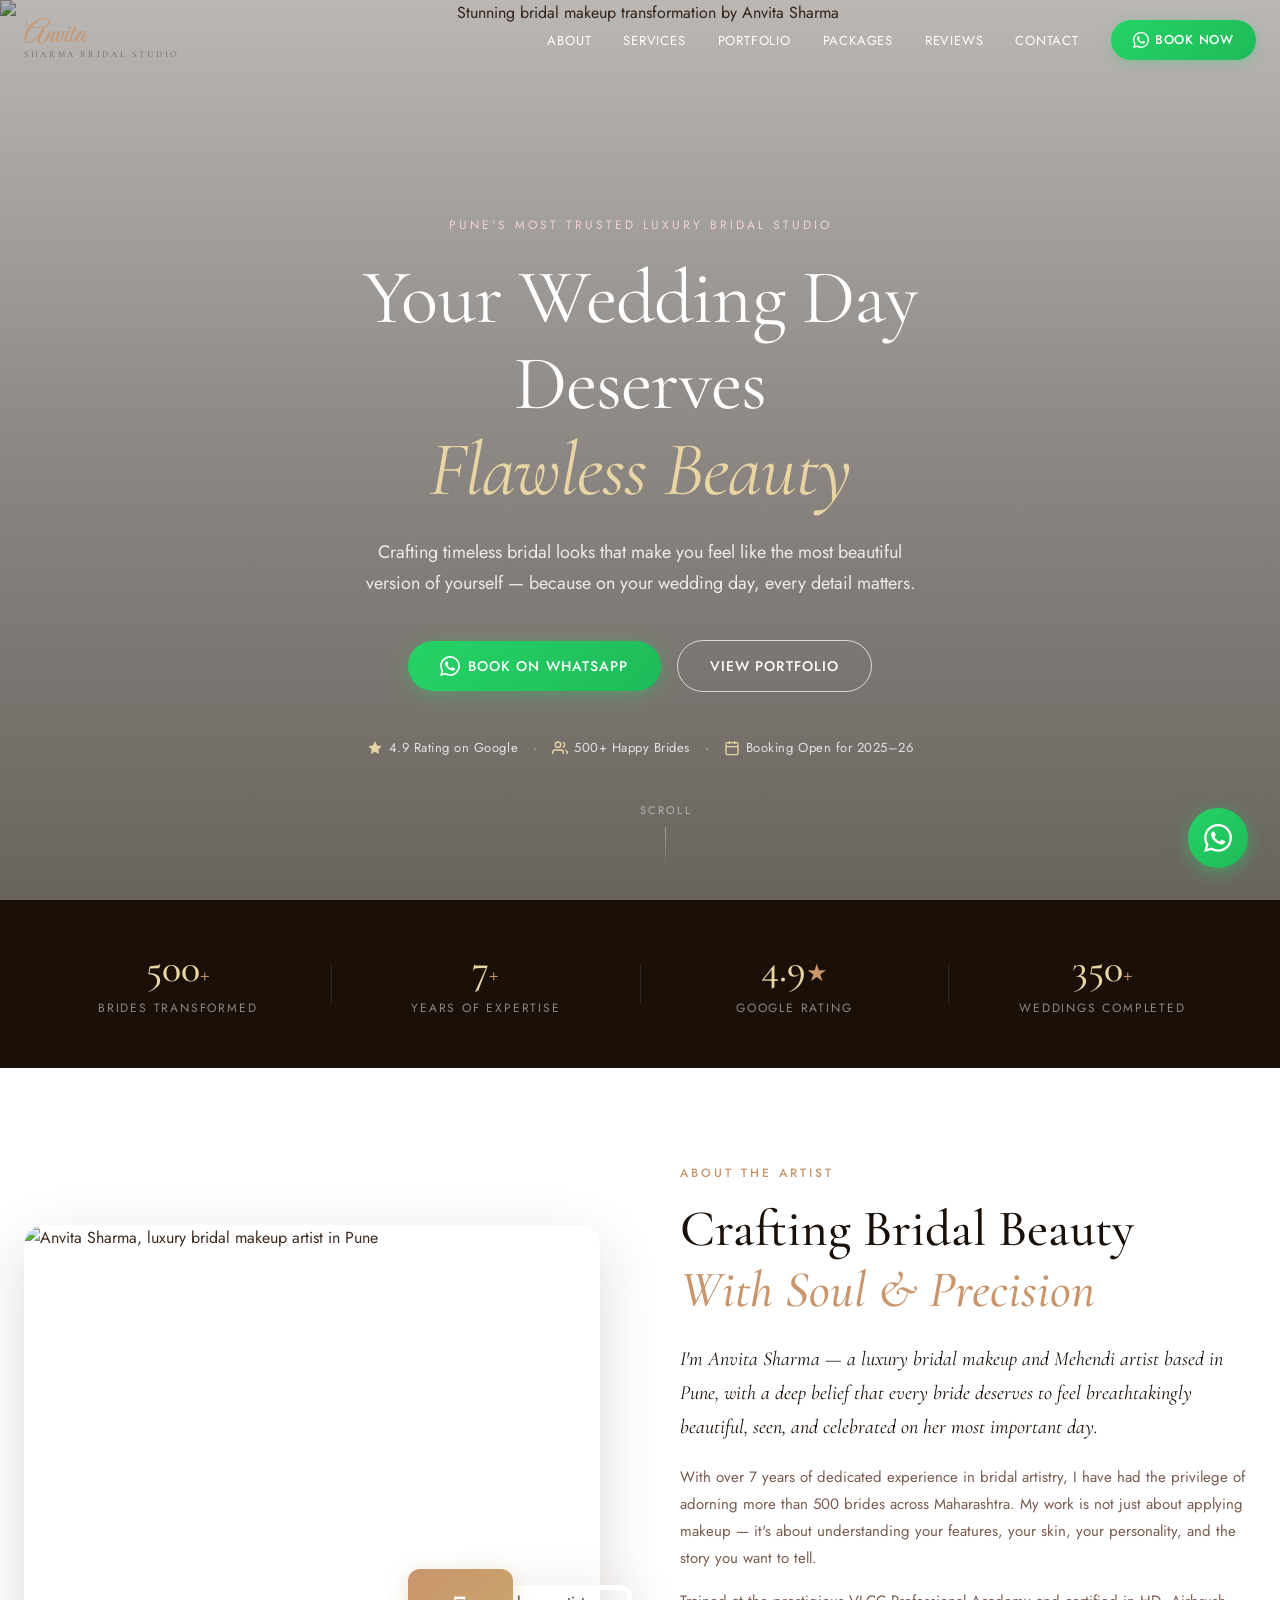
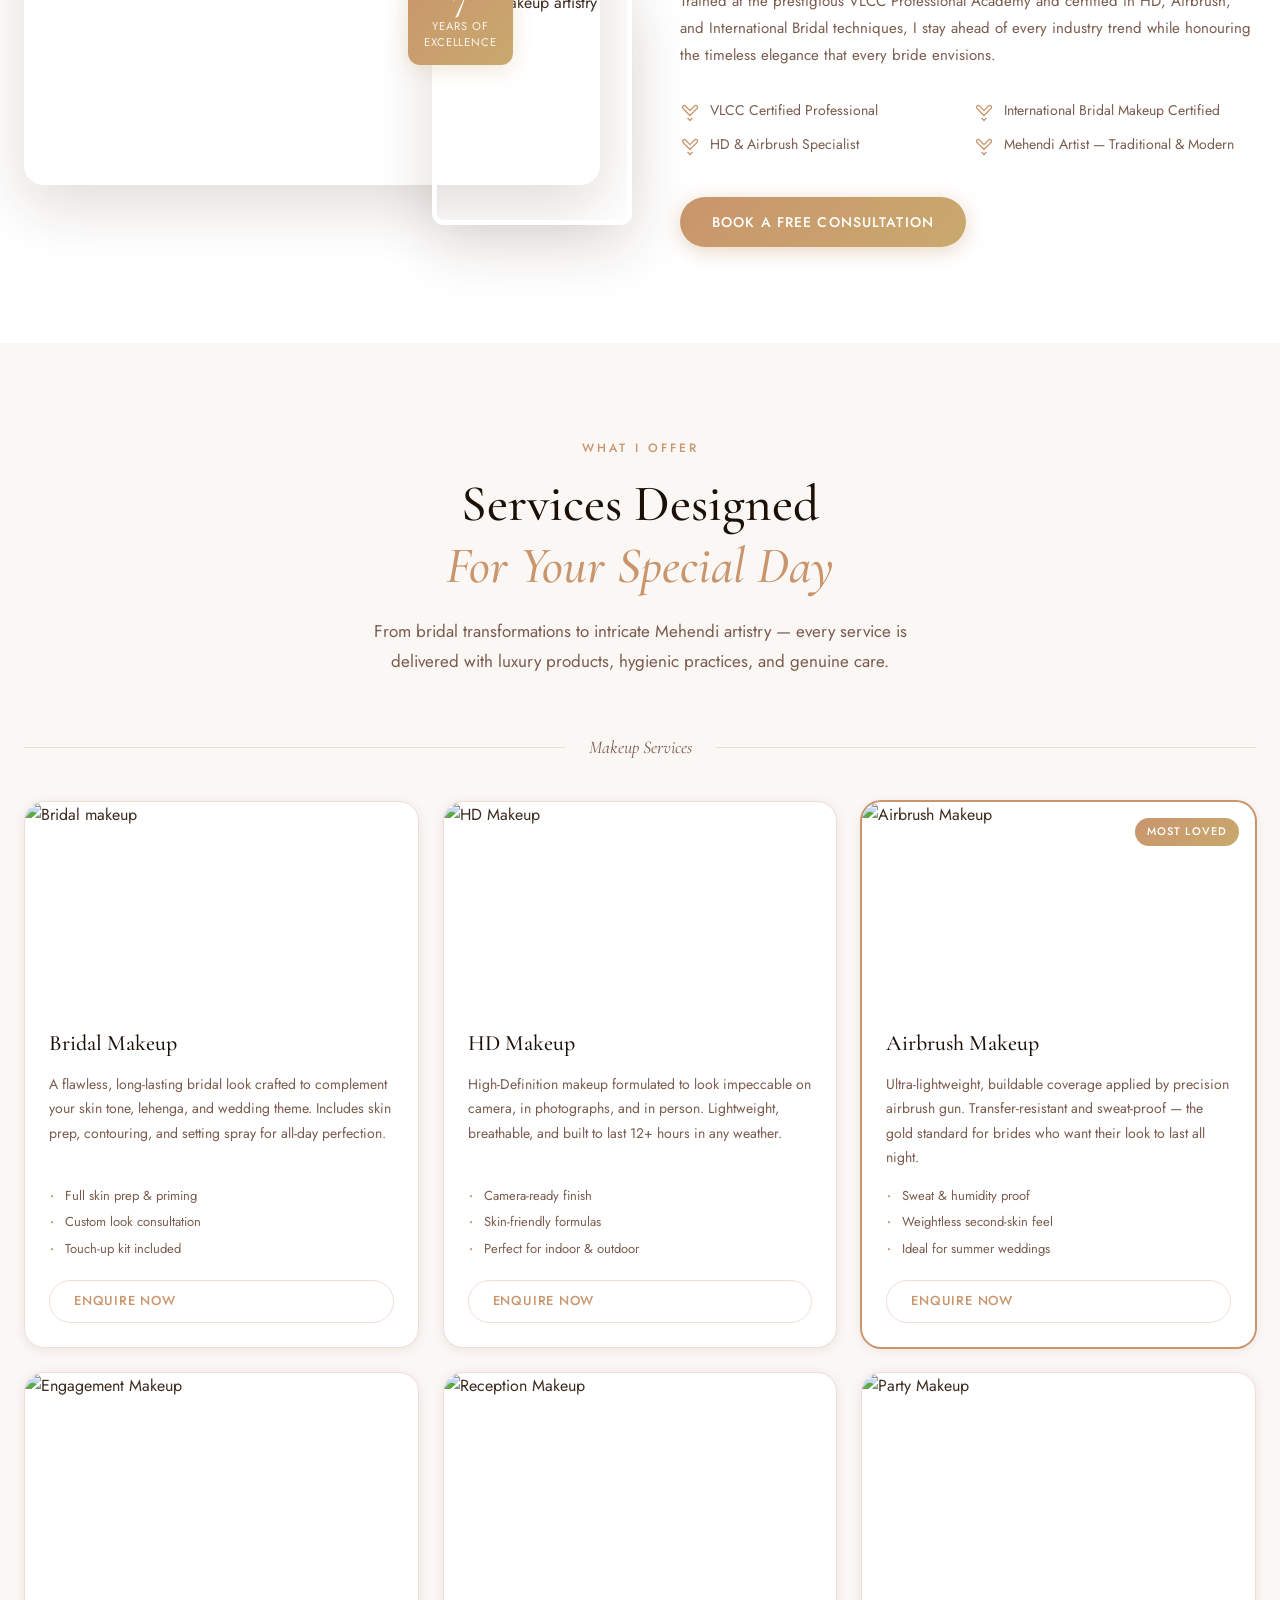
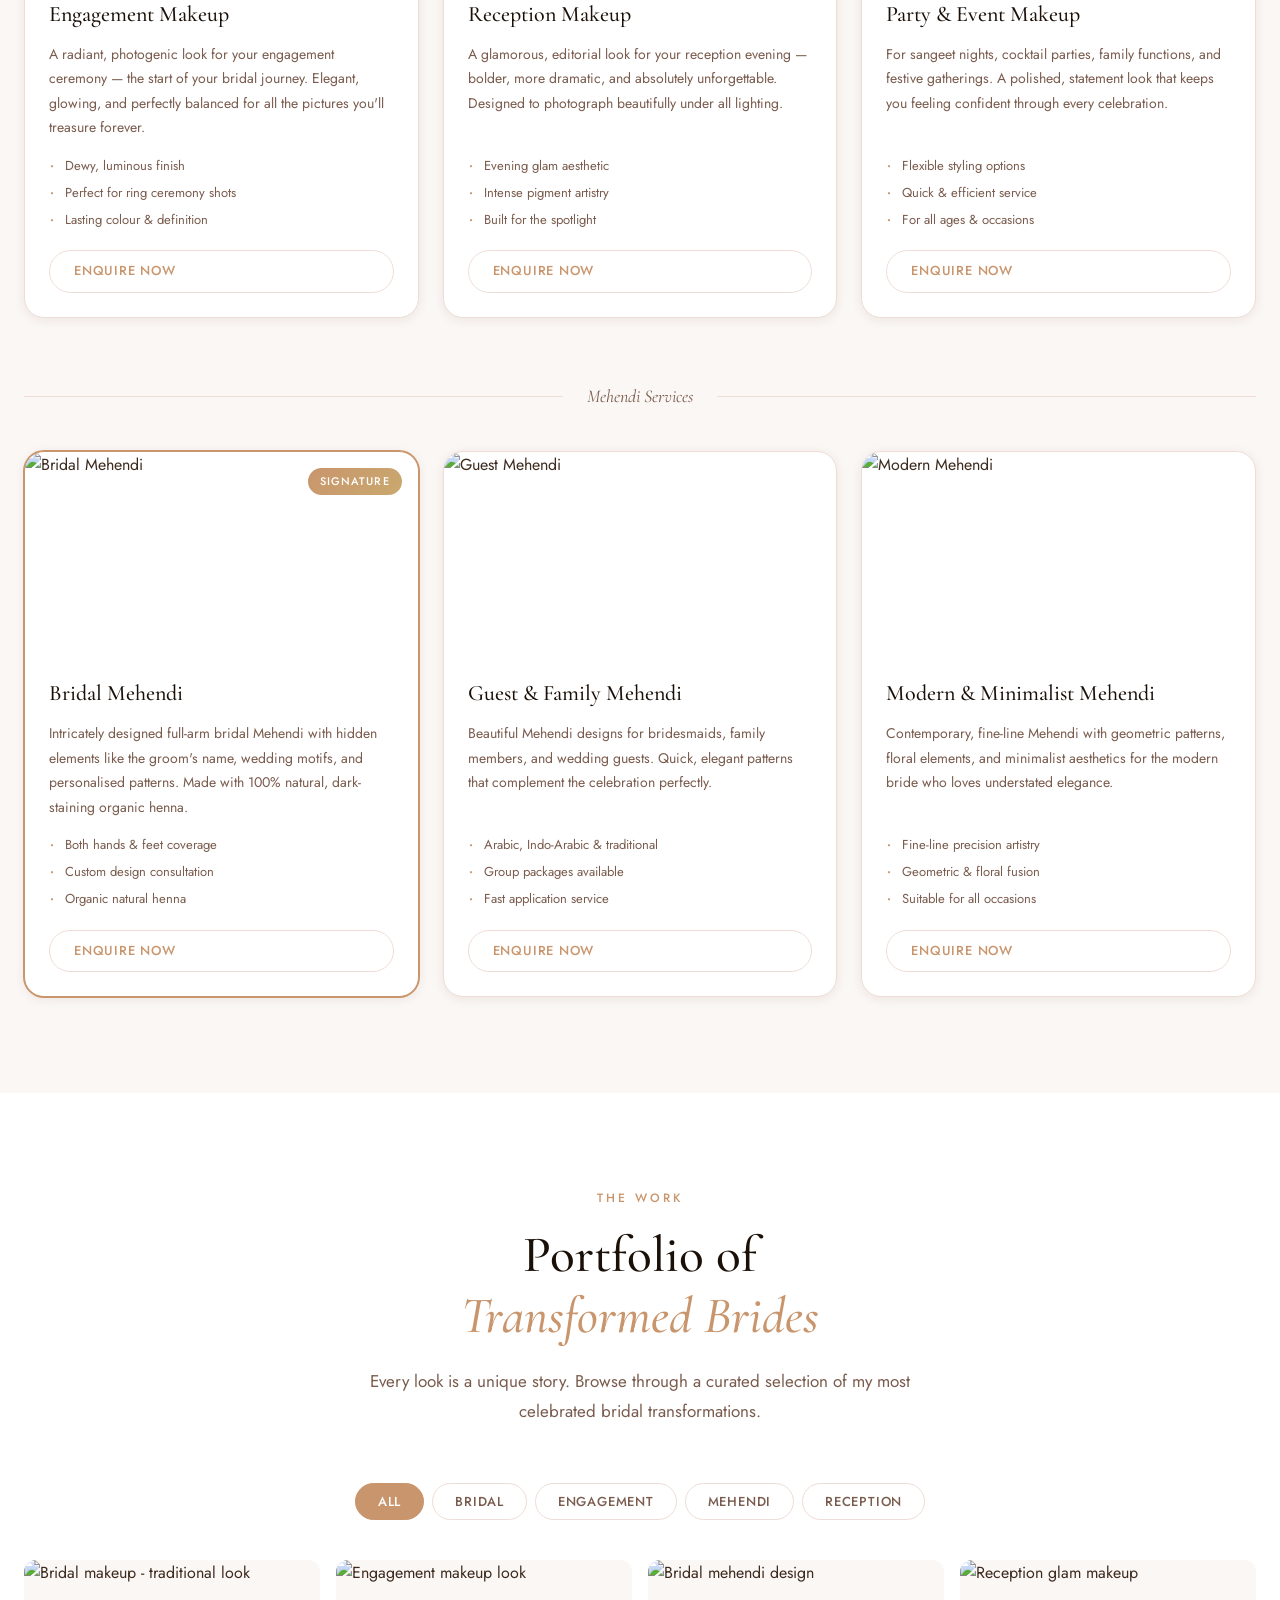
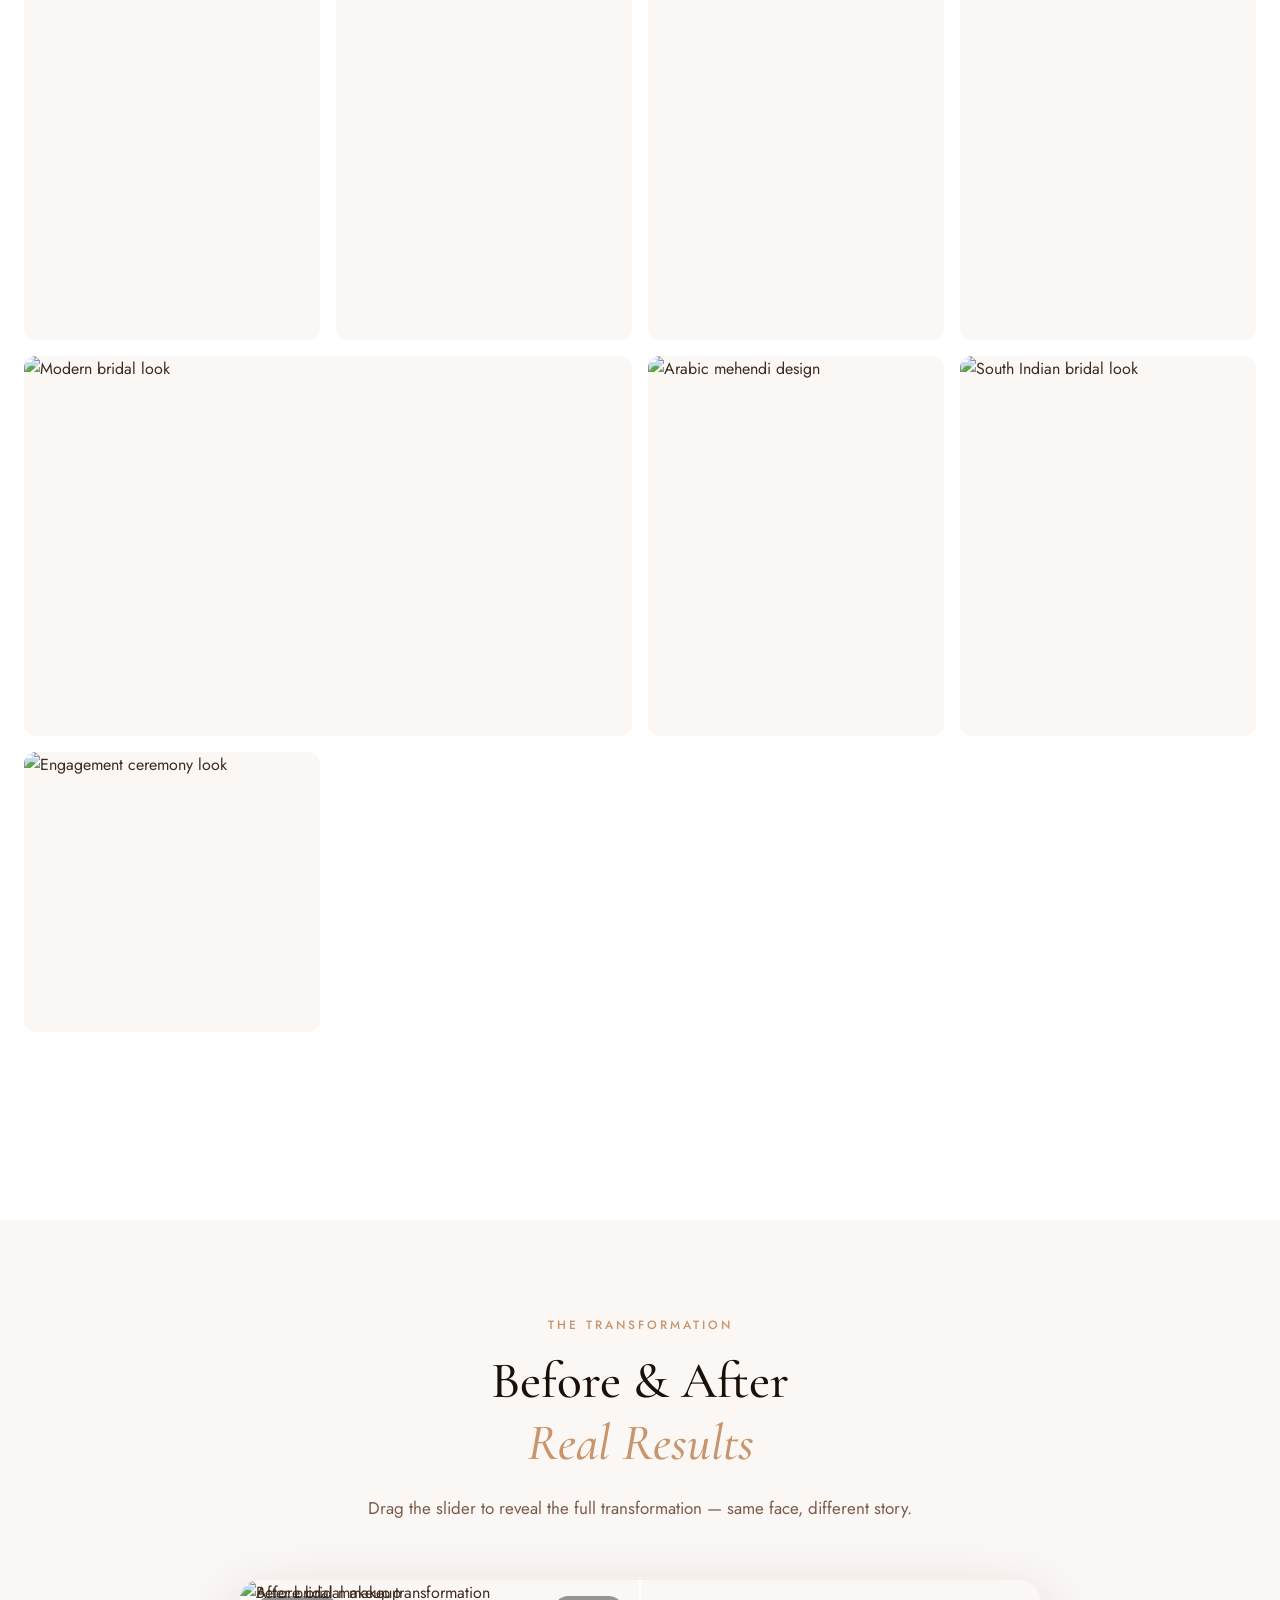
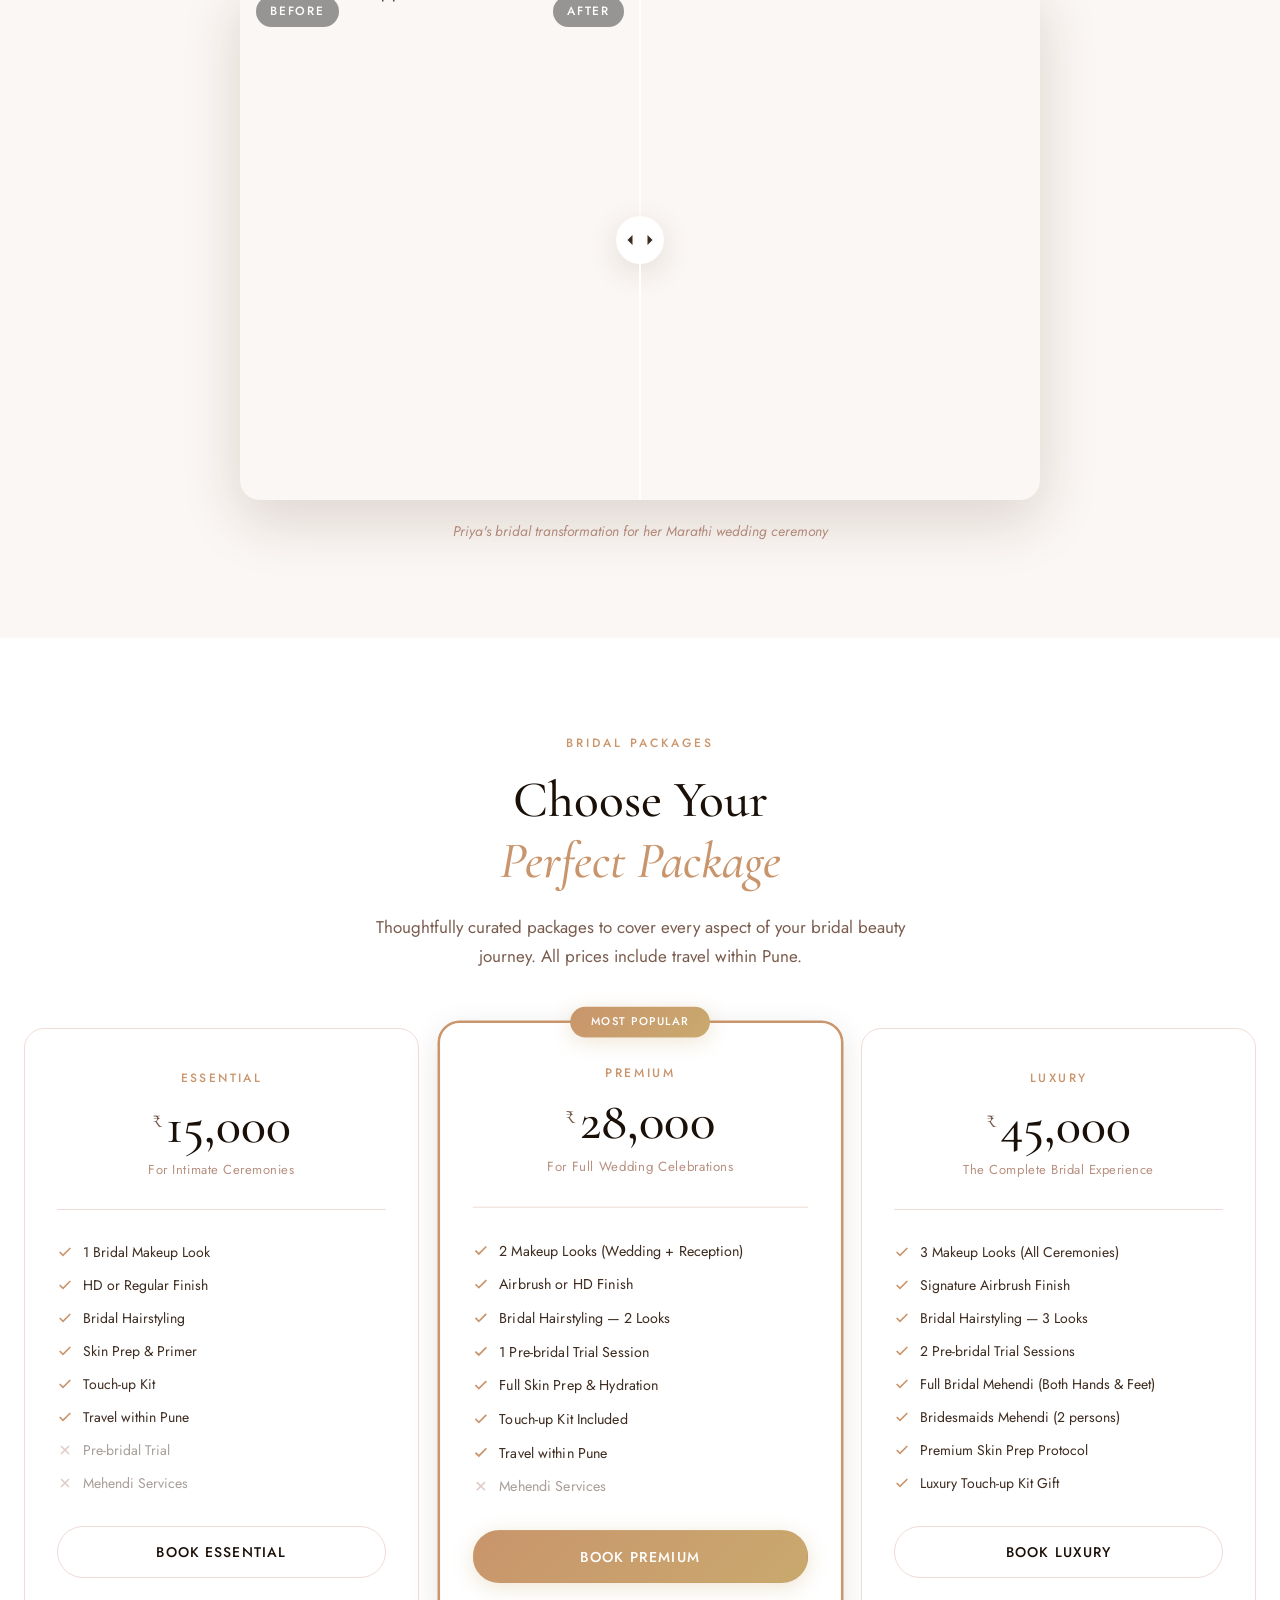
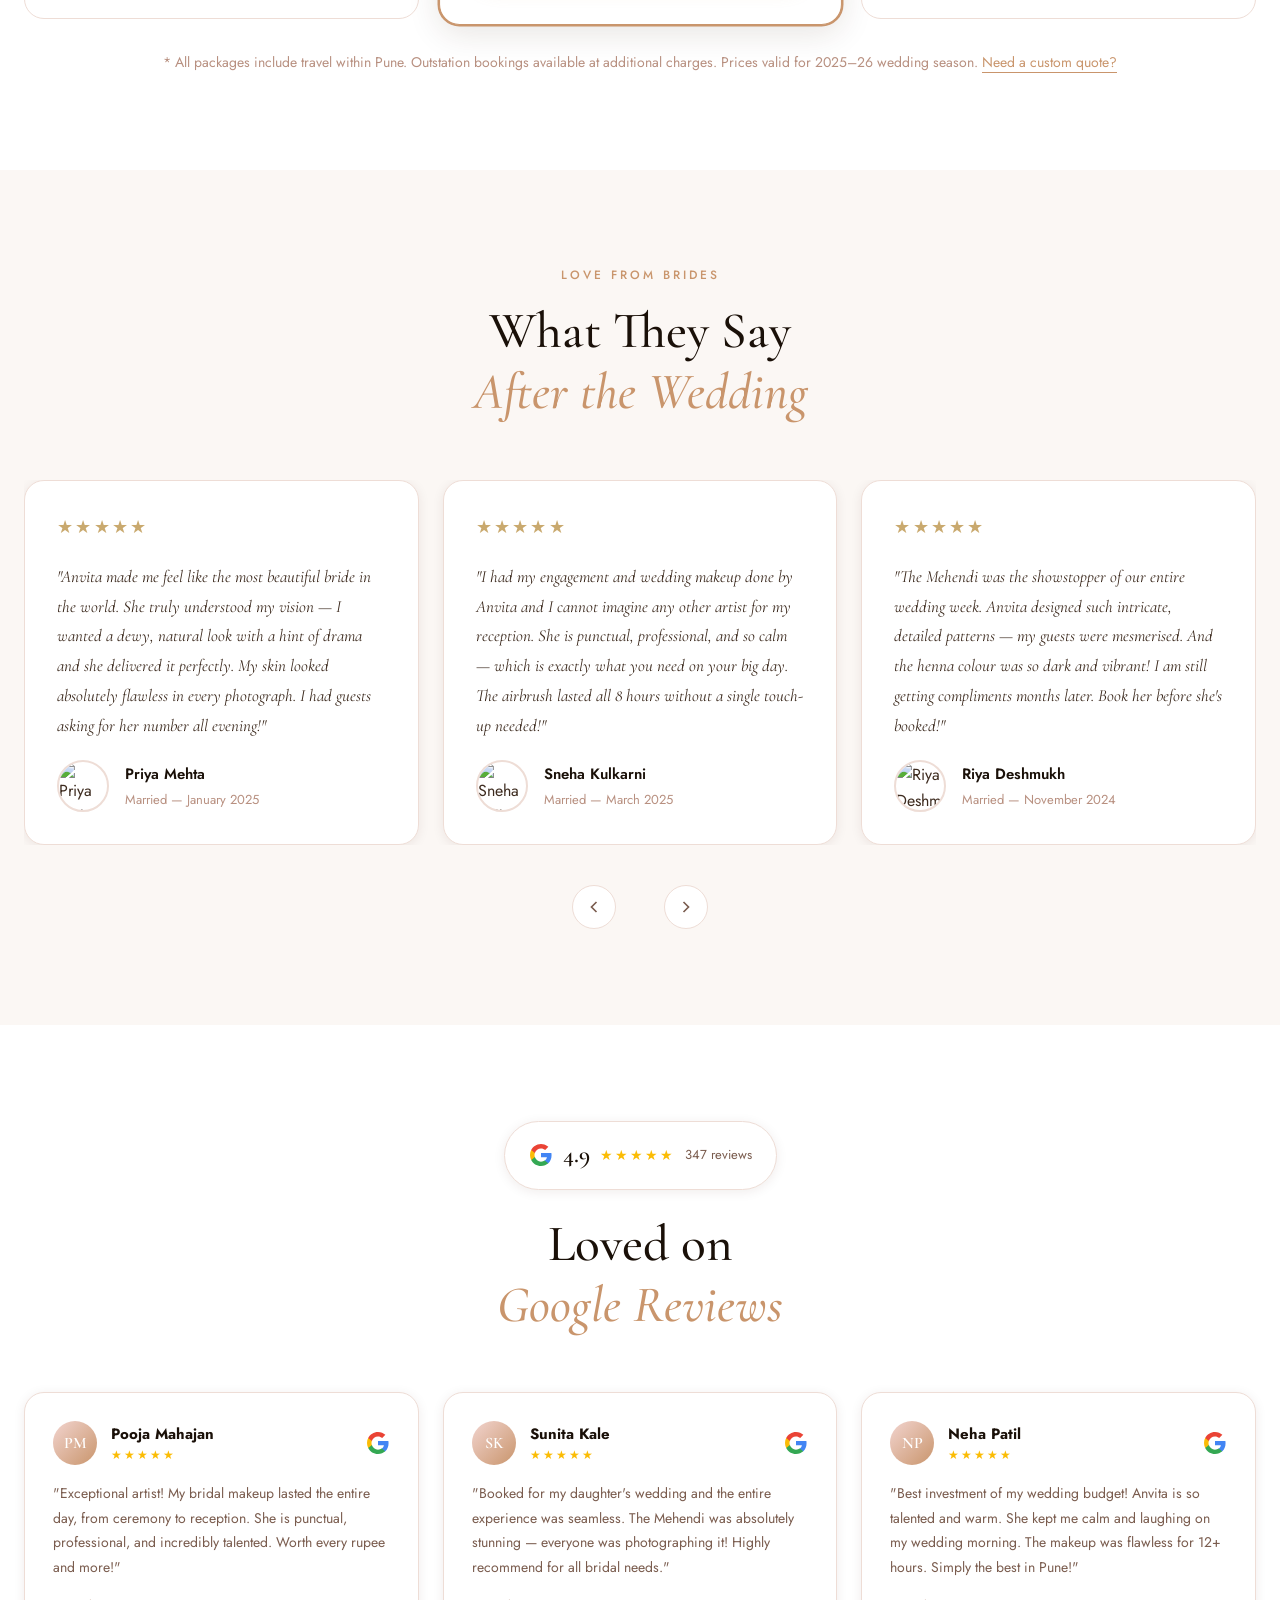
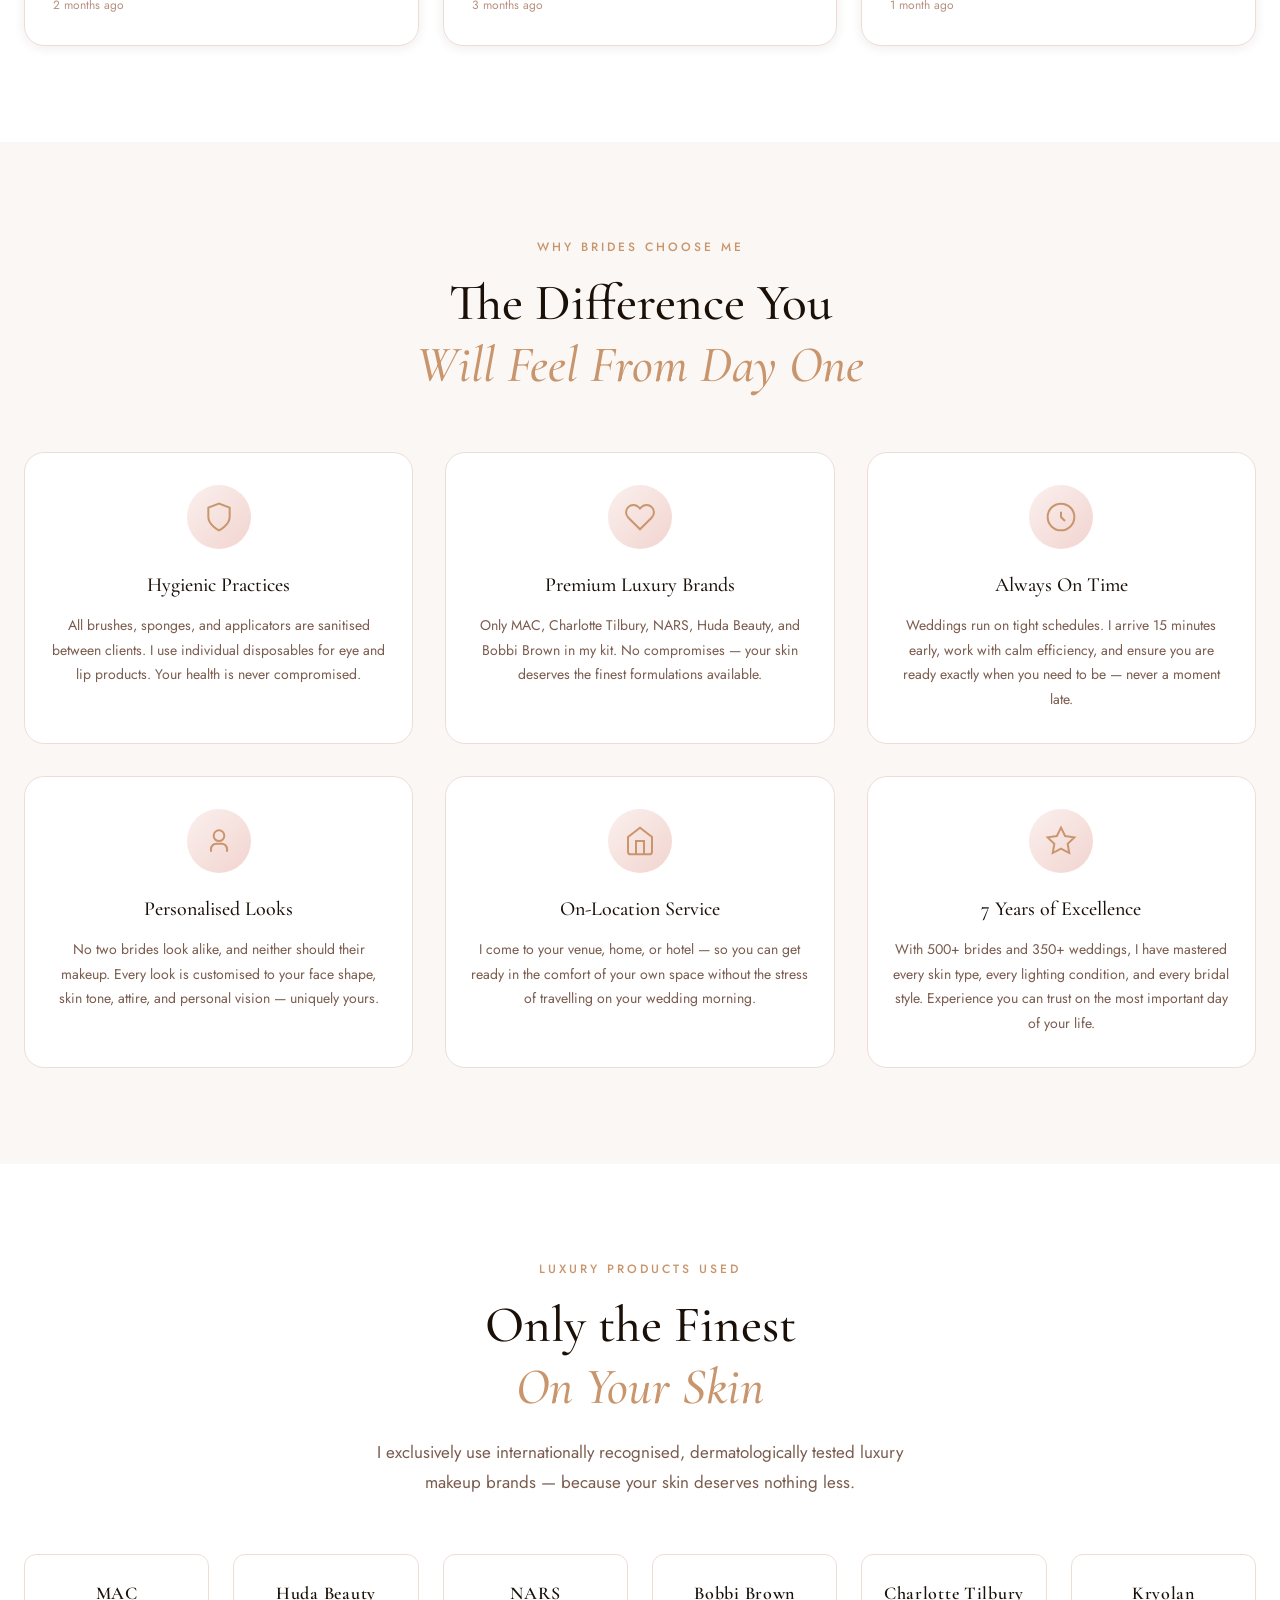
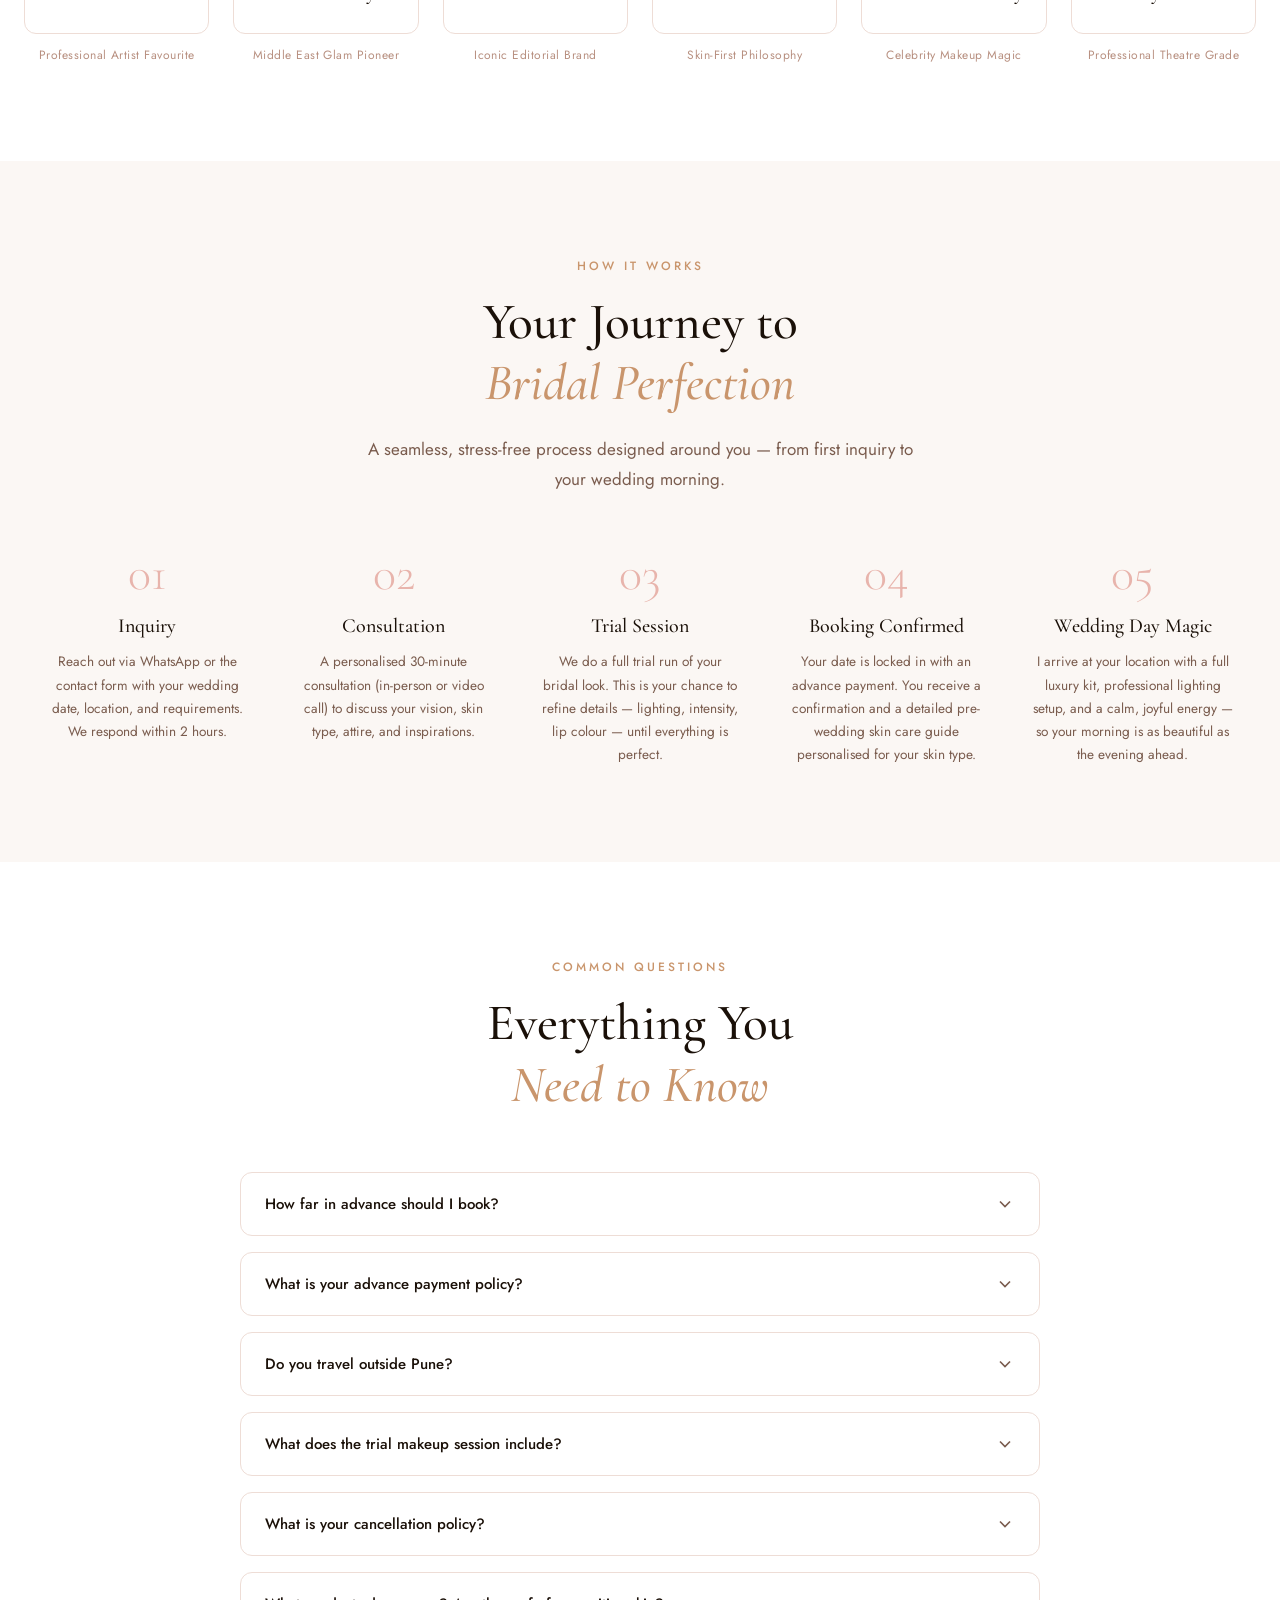
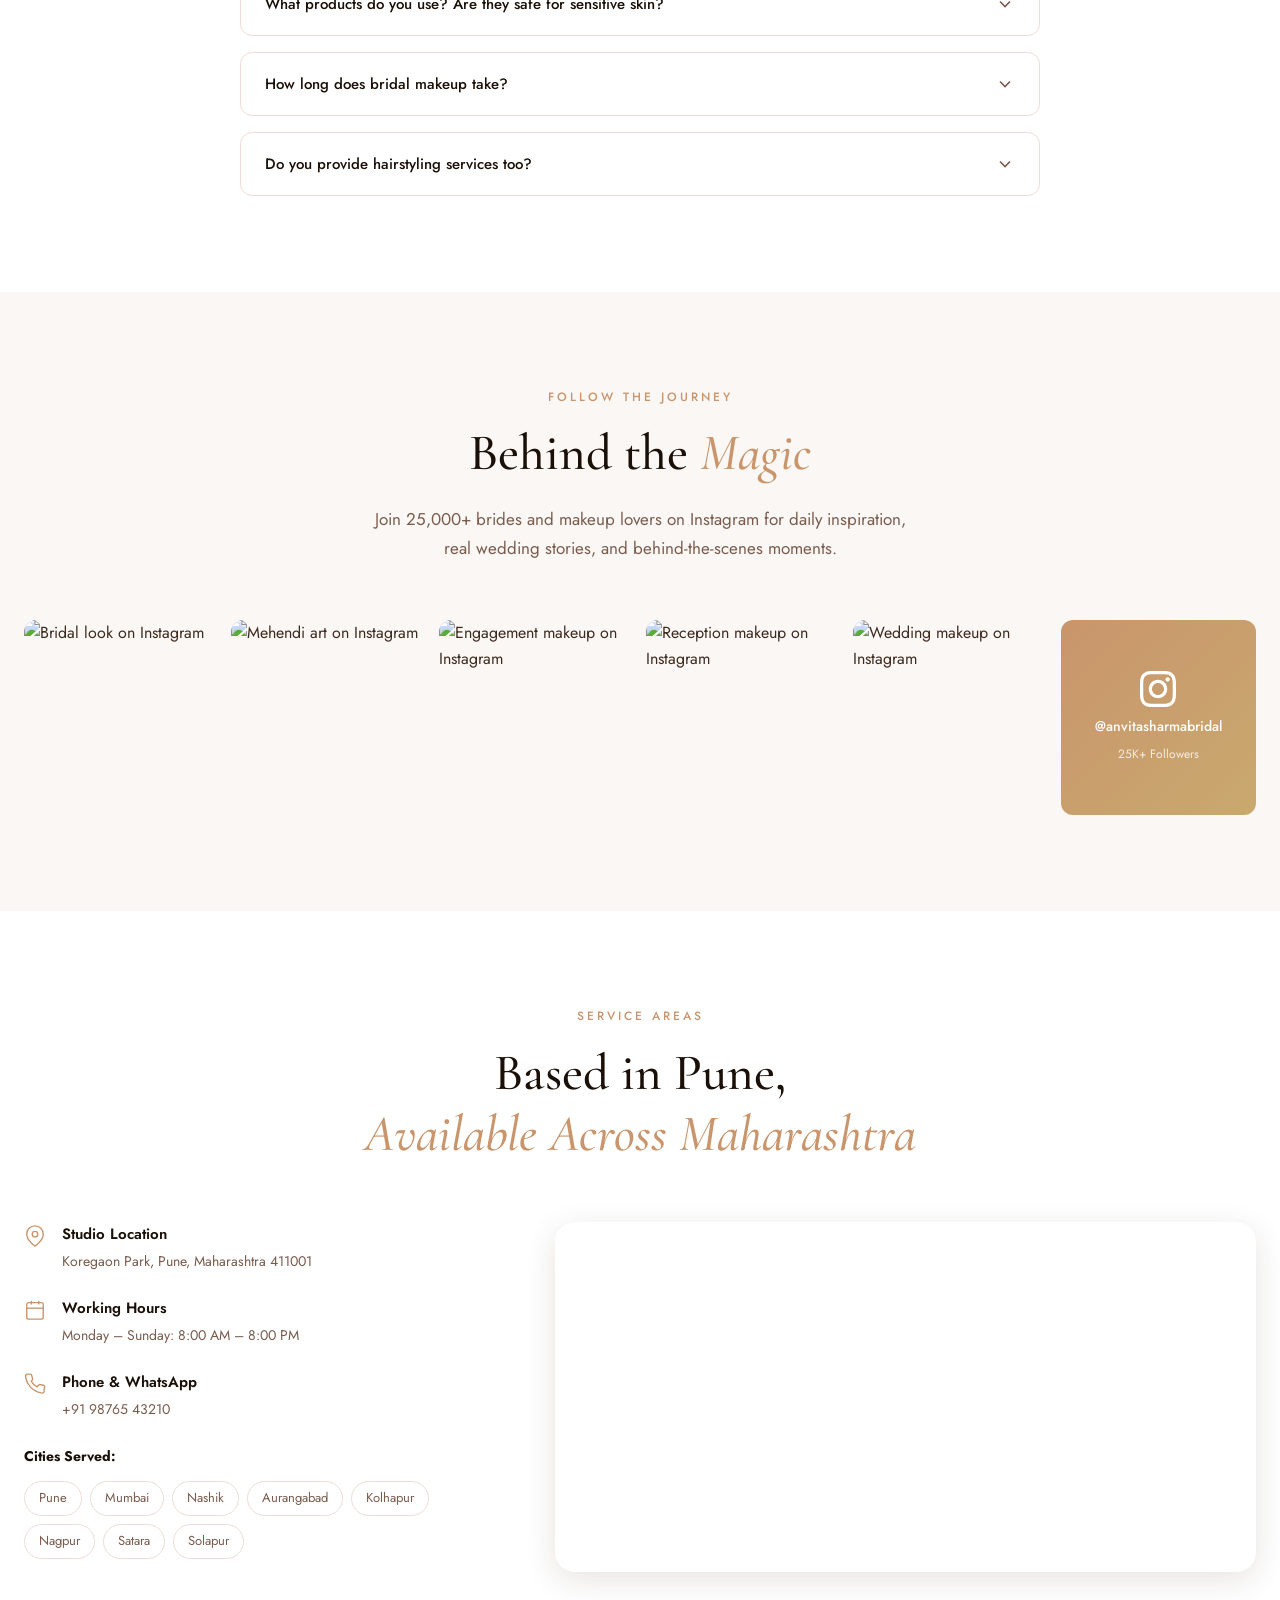
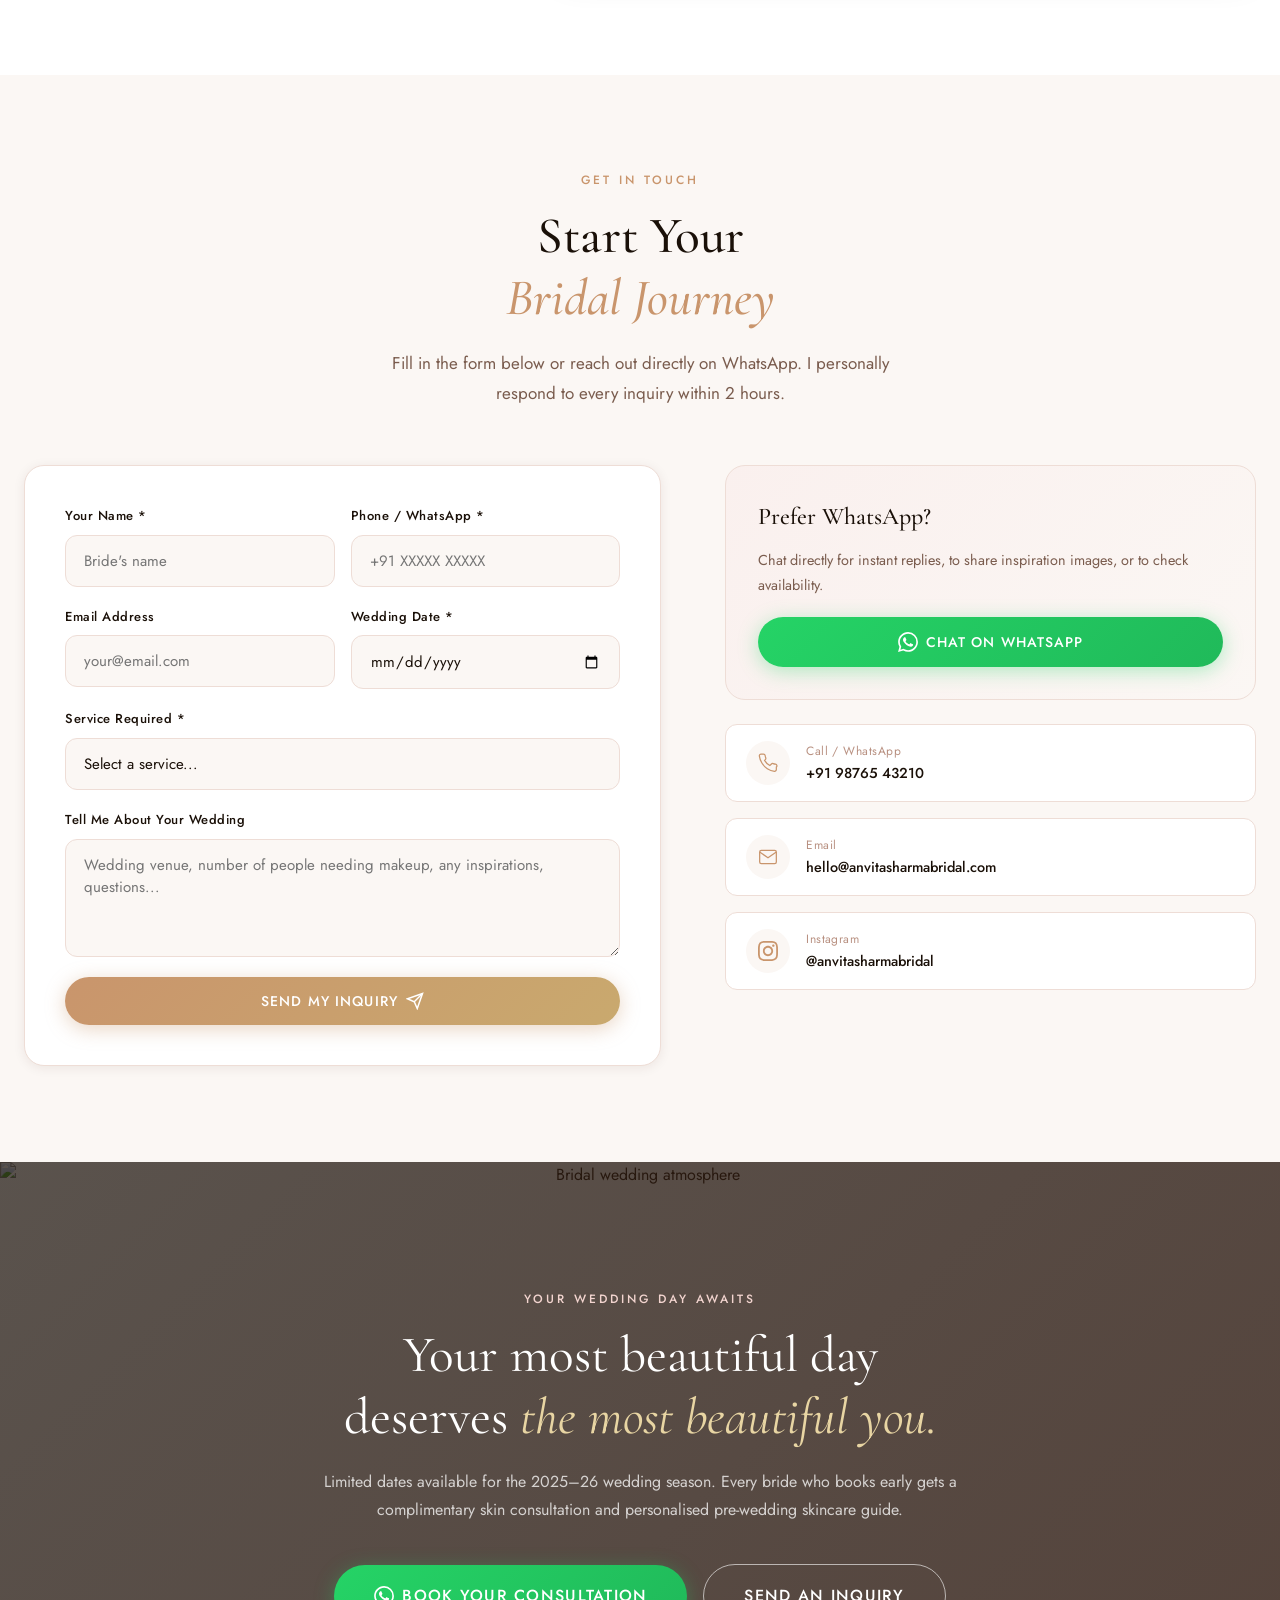
==== commit bc24f263: "Update index.html" ====
--- a/index.html
+++ b/index.html
@@ -109,13 +109,7 @@
 </head>
 <body>
 
-  <!-- ===== PRELOADER ===== -->
-  <div id="preloader" aria-hidden="true">
-    <div class="preloader-inner">
-      <div class="preloader-logo">AS</div>
-      <div class="preloader-line"></div>
-    </div>
-  </div>
+  
 
   <!-- ===== STICKY HEADER ===== -->
   <header id="site-header" role="banner">
--- a/styles.css
+++ b/styles.css
@@ -0,0 +1,2433 @@
+/* ================================================
+   ANVITA SHARMA BRIDAL STUDIO
+   Complete Luxury Bridal Website Stylesheet
+   ================================================ */
+
+/* ─── CSS CUSTOM PROPERTIES ─────────────────── */
+:root {
+  /* Colour Palette */
+  --blush:        #F2D4CF;
+  --blush-light:  #FAF0EE;
+  --blush-mid:    #E8B4AC;
+  --rose-gold:    #C9956C;
+  --rose-dark:    #A5714E;
+  --ivory:        #FBF7F4;
+  --ivory-warm:   #F5EDE7;
+  --gold:         #C9A96E;
+  --gold-light:   #E8D5A3;
+  --gold-dark:    #9A7340;
+  --text-dark:    #1A1008;
+  --text-main:    #3D2B1F;
+  --text-muted:   #7A5C4E;
+  --text-light:   #B89080;
+  --white:        #FFFFFF;
+  --border:       #EEDDD6;
+  --whatsapp:     #25D366;
+  --whatsapp-dark:#1DA851;
+
+  /* Typography */
+  --font-display: 'Cormorant Garamond', 'Georgia', serif;
+  --font-script:  'Great Vibes', cursive;
+  --font-body:    'Jost', 'Helvetica Neue', sans-serif;
+
+  /* Spacing */
+  --section-pad:  6rem;
+  --section-pad-sm: 4rem;
+  --container:    1280px;
+  --gap:          2rem;
+
+  /* Motion */
+  --ease-out:     cubic-bezier(0.22, 1, 0.36, 1);
+  --ease-in-out:  cubic-bezier(0.65, 0, 0.35, 1);
+  --duration-fast: 200ms;
+  --duration-mid:  400ms;
+  --duration-slow: 700ms;
+
+  /* Radii */
+  --radius-sm:    6px;
+  --radius-md:    12px;
+  --radius-lg:    20px;
+  --radius-full:  9999px;
+
+  /* Shadows */
+  --shadow-sm:    0 2px 12px rgba(60,30,15,0.08);
+  --shadow-md:    0 8px 32px rgba(60,30,15,0.12);
+  --shadow-lg:    0 20px 60px rgba(60,30,15,0.16);
+  --shadow-gold:  0 4px 20px rgba(201,169,110,0.3);
+}
+
+/* ─── RESET & BASE ───────────────────────────── */
+*,
+*::before,
+*::after { box-sizing: border-box; margin: 0; padding: 0; }
+
+html {
+  scroll-behavior: smooth;
+  font-size: 16px;
+  -webkit-text-size-adjust: 100%;
+}
+
+body {
+  font-family: var(--font-body);
+  font-weight: 400;
+  color: var(--text-main);
+  background: var(--white);
+  line-height: 1.6;
+  overflow-x: hidden;
+}
+
+body.menu-open { overflow: hidden; }
+
+img, video { max-width: 100%; height: auto; display: block; }
+
+a { color: inherit; text-decoration: none; }
+
+ul { list-style: none; }
+
+button { cursor: pointer; font-family: inherit; border: none; background: none; }
+
+input, select, textarea {
+  font-family: var(--font-body);
+  font-size: 1rem;
+}
+
+/* ─── ACCESSIBILITY ──────────────────────────── */
+.skip-link {
+  position: absolute;
+  top: -100%;
+  left: 1rem;
+  background: var(--text-dark);
+  color: var(--white);
+  padding: .5rem 1rem;
+  border-radius: var(--radius-sm);
+  z-index: 9999;
+  transition: top var(--duration-fast);
+}
+.skip-link:focus { top: 1rem; }
+
+:focus-visible {
+  outline: 2px solid var(--rose-gold);
+  outline-offset: 3px;
+  border-radius: 2px;
+}
+
+@media (prefers-reduced-motion: reduce) {
+  *, *::before, *::after {
+    animation-duration: 0.01ms !important;
+    animation-iteration-count: 1 !important;
+    transition-duration: 0.01ms !important;
+  }
+  html { scroll-behavior: auto; }
+}
+
+/* ─── PRELOADER ──────────────────────────────── */
+#preloader {
+  position: fixed;
+  inset: 0;
+  background: var(--ivory);
+  z-index: 10000;
+  display: flex;
+  align-items: center;
+  justify-content: center;
+  transition: opacity 0.5s var(--ease-out), visibility 0.5s;
+}
+
+#preloader.hidden {
+  opacity: 0;
+  visibility: hidden;
+  pointer-events: none;
+}
+
+.preloader-inner { text-align: center; }
+
+.preloader-logo {
+  font-family: var(--font-display);
+  font-size: 3rem;
+  font-weight: 600;
+  letter-spacing: .5em;
+  color: var(--rose-gold);
+  animation: pulse 1.5s ease-in-out infinite;
+}
+
+.preloader-line {
+  width: 60px;
+  height: 1px;
+  background: linear-gradient(90deg, transparent, var(--gold), transparent);
+  margin: 1rem auto 0;
+  animation: shimmer 1.5s ease-in-out infinite;
+}
+
+@keyframes pulse {
+  0%, 100% { opacity: 1; }
+  50% { opacity: .4; }
+}
+
+@keyframes shimmer {
+  0% { transform: scaleX(0); }
+  50% { transform: scaleX(1); }
+  100% { transform: scaleX(0); }
+}
+
+/* ─── LAYOUT UTILITIES ───────────────────────── */
+.container {
+  max-width: var(--container);
+  margin: 0 auto;
+  padding: 0 1.5rem;
+}
+
+.section-padding {
+  padding: var(--section-pad) 0;
+}
+
+.bg-ivory { background: var(--ivory); }
+
+.text-center { text-align: center; }
+
+/* ─── TYPOGRAPHY ─────────────────────────────── */
+.section-eyebrow {
+  font-family: var(--font-body);
+  font-size: .75rem;
+  font-weight: 500;
+  letter-spacing: .25em;
+  text-transform: uppercase;
+  color: var(--rose-gold);
+  margin-bottom: 1rem;
+}
+
+.section-heading {
+  font-family: var(--font-display);
+  font-size: clamp(2rem, 4vw, 3.25rem);
+  font-weight: 500;
+  line-height: 1.2;
+  color: var(--text-dark);
+  margin-bottom: 1.25rem;
+}
+
+.section-heading em {
+  font-style: italic;
+  color: var(--rose-gold);
+}
+
+.section-subtext {
+  font-size: 1.0625rem;
+  color: var(--text-muted);
+  max-width: 560px;
+  margin: 0 auto;
+  line-height: 1.75;
+}
+
+.section-header { margin-bottom: 3.5rem; }
+
+.text-link {
+  color: var(--rose-gold);
+  border-bottom: 1px solid currentColor;
+  transition: color var(--duration-fast);
+}
+.text-link:hover { color: var(--rose-dark); }
+
+/* ─── BUTTONS ────────────────────────────────── */
+.btn {
+  display: inline-flex;
+  align-items: center;
+  gap: .5rem;
+  padding: .875rem 2rem;
+  border-radius: var(--radius-full);
+  font-family: var(--font-body);
+  font-size: .875rem;
+  font-weight: 500;
+  letter-spacing: .08em;
+  text-transform: uppercase;
+  transition: all var(--duration-mid) var(--ease-out);
+  cursor: pointer;
+  white-space: nowrap;
+}
+
+.btn-primary {
+  background: linear-gradient(135deg, var(--rose-gold) 0%, var(--gold) 100%);
+  color: var(--white);
+  box-shadow: 0 4px 20px rgba(201,149,108,0.4);
+}
+
+.btn-primary:hover {
+  transform: translateY(-2px);
+  box-shadow: 0 8px 30px rgba(201,149,108,0.5);
+  background: linear-gradient(135deg, var(--rose-dark) 0%, var(--rose-gold) 100%);
+}
+
+.btn-outline {
+  background: transparent;
+  color: var(--white);
+  border: 1.5px solid rgba(255,255,255,0.7);
+}
+
+.btn-outline:hover {
+  background: rgba(255,255,255,0.15);
+  border-color: var(--white);
+}
+
+.btn-outline-white {
+  color: var(--white);
+  border-color: rgba(255,255,255,0.6);
+}
+
+.btn-outline-dark {
+  color: var(--text-dark);
+  border-color: var(--border);
+}
+
+.btn-outline-dark:hover {
+  background: var(--ivory);
+  border-color: var(--rose-gold);
+  color: var(--rose-gold);
+}
+
+.btn-whatsapp {
+  background: linear-gradient(135deg, #25D366 0%, #20BA5A 100%) !important;
+  box-shadow: 0 4px 20px rgba(37,211,102,0.35) !important;
+}
+
+.btn-whatsapp:hover {
+  background: linear-gradient(135deg, #20BA5A 0%, #1DA851 100%) !important;
+  box-shadow: 0 8px 30px rgba(37,211,102,0.45) !important;
+}
+
+.btn-service {
+  display: inline-flex;
+  align-items: center;
+  gap: .5rem;
+  padding: .625rem 1.5rem;
+  border-radius: var(--radius-full);
+  border: 1.5px solid var(--border);
+  font-size: .8125rem;
+  font-weight: 500;
+  letter-spacing: .06em;
+  text-transform: uppercase;
+  color: var(--rose-gold);
+  transition: all var(--duration-fast);
+}
+
+.btn-service:hover {
+  background: var(--rose-gold);
+  color: var(--white);
+  border-color: var(--rose-gold);
+}
+
+.btn-package {
+  display: block;
+  text-align: center;
+  padding: .875rem 1.5rem;
+  border-radius: var(--radius-full);
+  border: 1.5px solid var(--border);
+  font-size: .875rem;
+  font-weight: 500;
+  letter-spacing: .08em;
+  text-transform: uppercase;
+  color: var(--text-dark);
+  transition: all var(--duration-mid) var(--ease-out);
+  margin-top: auto;
+}
+
+.btn-package:hover {
+  background: var(--text-dark);
+  color: var(--white);
+  border-color: var(--text-dark);
+  transform: translateY(-2px);
+}
+
+.btn-package-featured {
+  background: linear-gradient(135deg, var(--rose-gold) 0%, var(--gold) 100%);
+  color: var(--white);
+  border-color: transparent;
+  box-shadow: var(--shadow-gold);
+}
+
+.btn-package-featured:hover {
+  background: linear-gradient(135deg, var(--rose-dark) 0%, var(--rose-gold) 100%);
+  color: var(--white);
+}
+
+.btn-full { width: 100%; justify-content: center; }
+
+.btn-lg {
+  padding: 1.125rem 2.5rem;
+  font-size: 1rem;
+}
+
+/* ─── NAVIGATION ─────────────────────────────── */
+#site-header {
+  position: fixed;
+  top: 0;
+  left: 0;
+  right: 0;
+  z-index: 1000;
+  transition: background var(--duration-mid), box-shadow var(--duration-mid);
+  padding: 1.25rem 0;
+}
+
+#site-header.scrolled {
+  background: rgba(251,247,244,0.97);
+  backdrop-filter: blur(20px);
+  -webkit-backdrop-filter: blur(20px);
+  box-shadow: var(--shadow-sm);
+  padding: .875rem 0;
+}
+
+.nav-container {
+  max-width: var(--container);
+  margin: 0 auto;
+  padding: 0 1.5rem;
+  display: flex;
+  align-items: center;
+  justify-content: space-between;
+  gap: 1.5rem;
+}
+
+.nav-logo {
+  display: flex;
+  flex-direction: column;
+  gap: 1px;
+  line-height: 1;
+}
+
+.logo-script {
+  font-family: var(--font-script);
+  font-size: 1.875rem;
+  color: var(--rose-gold);
+  line-height: 1;
+}
+
+.logo-serif {
+  font-family: var(--font-display);
+  font-size: .55rem;
+  font-weight: 400;
+  letter-spacing: .3em;
+  text-transform: uppercase;
+  color: var(--text-muted);
+}
+
+#site-header.scrolled .logo-serif { color: var(--text-muted); }
+
+.nav-menu {
+  display: flex;
+  align-items: center;
+  gap: 2rem;
+}
+
+.nav-link {
+  font-size: .8125rem;
+  font-weight: 400;
+  letter-spacing: .06em;
+  text-transform: uppercase;
+  color: var(--white);
+  transition: color var(--duration-fast);
+  position: relative;
+}
+
+.nav-link::after {
+  content: '';
+  position: absolute;
+  bottom: -3px;
+  left: 0;
+  right: 0;
+  height: 1px;
+  background: var(--rose-gold);
+  transform: scaleX(0);
+  transition: transform var(--duration-mid) var(--ease-out);
+}
+
+.nav-link:hover::after { transform: scaleX(1); }
+.nav-link:hover { color: var(--blush); }
+
+#site-header.scrolled .nav-link { color: var(--text-muted); }
+#site-header.scrolled .nav-link:hover { color: var(--rose-gold); }
+
+.nav-cta {
+  display: inline-flex;
+  align-items: center;
+  gap: .375rem;
+  padding: .625rem 1.375rem;
+  background: linear-gradient(135deg, #25D366 0%, #20BA5A 100%);
+  color: var(--white);
+  border-radius: var(--radius-full);
+  font-size: .8rem;
+  font-weight: 500;
+  letter-spacing: .06em;
+  text-transform: uppercase;
+  transition: all var(--duration-fast);
+  box-shadow: 0 3px 12px rgba(37,211,102,0.3);
+}
+
+.nav-cta:hover {
+  transform: translateY(-1px);
+  box-shadow: 0 6px 20px rgba(37,211,102,0.4);
+}
+
+/* Mobile nav toggle */
+.nav-toggle {
+  display: none;
+  flex-direction: column;
+  gap: 5px;
+  padding: .5rem;
+  border-radius: var(--radius-sm);
+}
+
+.nav-toggle span {
+  display: block;
+  width: 24px;
+  height: 1.5px;
+  background: var(--white);
+  border-radius: 2px;
+  transition: all var(--duration-mid) var(--ease-out);
+}
+
+#site-header.scrolled .nav-toggle span { background: var(--text-dark); }
+
+.nav-toggle.active span:nth-child(1) { transform: translateY(6.5px) rotate(45deg); }
+.nav-toggle.active span:nth-child(2) { opacity: 0; transform: scaleX(0); }
+.nav-toggle.active span:nth-child(3) { transform: translateY(-6.5px) rotate(-45deg); }
+
+/* ─── ANIMATIONS ─────────────────────────────── */
+.animate-fade-up {
+  opacity: 0;
+  transform: translateY(30px);
+  animation: fadeUp 0.9s var(--ease-out) forwards;
+}
+
+.delay-1 { animation-delay: .15s; }
+.delay-2 { animation-delay: .3s; }
+.delay-3 { animation-delay: .45s; }
+.delay-4 { animation-delay: .6s; }
+
+@keyframes fadeUp {
+  to { opacity: 1; transform: translateY(0); }
+}
+
+.reveal {
+  opacity: 0;
+  transform: translateY(40px);
+  transition: opacity 0.7s var(--ease-out), transform 0.7s var(--ease-out);
+}
+
+.reveal.visible {
+  opacity: 1;
+  transform: translateY(0);
+}
+
+.reveal-left {
+  opacity: 0;
+  transform: translateX(-40px);
+  transition: opacity 0.7s var(--ease-out), transform 0.7s var(--ease-out);
+}
+.reveal-left.visible {
+  opacity: 1;
+  transform: translateX(0);
+}
+
+.reveal-right {
+  opacity: 0;
+  transform: translateX(40px);
+  transition: opacity 0.7s var(--ease-out), transform 0.7s var(--ease-out);
+}
+.reveal-right.visible {
+  opacity: 1;
+  transform: translateX(0);
+}
+
+/* ─── HERO SECTION ───────────────────────────── */
+.hero-section {
+  position: relative;
+  min-height: 100svh;
+  display: flex;
+  align-items: center;
+  justify-content: center;
+  text-align: center;
+  overflow: hidden;
+}
+
+.hero-media {
+  position: absolute;
+  inset: 0;
+}
+
+.hero-bg-img {
+  width: 100%;
+  height: 100%;
+  object-fit: cover;
+  object-position: center 30%;
+  transform: scale(1.05);
+  animation: slowZoom 12s ease-out forwards;
+}
+
+@keyframes slowZoom {
+  to { transform: scale(1); }
+}
+
+.hero-overlay {
+  position: absolute;
+  inset: 0;
+  background: linear-gradient(
+    to bottom,
+    rgba(26,16,8,0.3) 0%,
+    rgba(26,16,8,0.5) 50%,
+    rgba(26,16,8,0.65) 100%
+  );
+}
+
+.hero-content {
+  position: relative;
+  z-index: 2;
+  max-width: 780px;
+  padding: 2rem 1.5rem;
+  margin-top: 5rem;
+}
+
+.hero-eyebrow {
+  font-family: var(--font-body);
+  font-size: .75rem;
+  font-weight: 400;
+  letter-spacing: .25em;
+  text-transform: uppercase;
+  color: var(--blush);
+  margin-bottom: 1.25rem;
+  animation-delay: 0s;
+}
+
+.hero-headline {
+  font-family: var(--font-display);
+  font-size: clamp(2.75rem, 6vw, 5rem);
+  font-weight: 400;
+  line-height: 1.12;
+  color: var(--white);
+  margin-bottom: 1.5rem;
+  letter-spacing: -.01em;
+}
+
+.hero-headline em {
+  font-style: italic;
+  color: var(--gold-light);
+}
+
+.hero-subtext {
+  font-size: 1.125rem;
+  color: rgba(255,255,255,0.85);
+  line-height: 1.75;
+  margin-bottom: 2.5rem;
+  max-width: 560px;
+  margin-left: auto;
+  margin-right: auto;
+}
+
+.hero-actions {
+  display: flex;
+  align-items: center;
+  justify-content: center;
+  gap: 1rem;
+  flex-wrap: wrap;
+  margin-bottom: 2.5rem;
+}
+
+.hero-trust {
+  display: flex;
+  align-items: center;
+  justify-content: center;
+  gap: .875rem;
+  flex-wrap: wrap;
+}
+
+.trust-item {
+  display: flex;
+  align-items: center;
+  gap: .375rem;
+  font-size: .8125rem;
+  color: rgba(255,255,255,0.8);
+  font-weight: 400;
+  letter-spacing: .04em;
+}
+
+.trust-item svg { color: var(--gold-light); flex-shrink: 0; }
+
+.trust-divider {
+  color: rgba(255,255,255,0.3);
+  font-size: 1.25rem;
+}
+
+.hero-scroll-indicator {
+  position: absolute;
+  bottom: 2rem;
+  left: 50%;
+  transform: translateX(-50%);
+  display: flex;
+  flex-direction: column;
+  align-items: center;
+  gap: .5rem;
+  z-index: 3;
+  animation: fadeUp 1s var(--ease-out) 1.2s both;
+}
+
+.scroll-text {
+  font-size: .6875rem;
+  letter-spacing: .2em;
+  text-transform: uppercase;
+  color: rgba(255,255,255,0.5);
+}
+
+.scroll-line {
+  width: 1px;
+  height: 40px;
+  background: linear-gradient(to bottom, rgba(255,255,255,0.4), transparent);
+  animation: scrollPulse 2s ease-in-out infinite;
+}
+
+@keyframes scrollPulse {
+  0%, 100% { opacity: .4; transform: scaleY(1); }
+  50% { opacity: 1; transform: scaleY(1.3); }
+}
+
+/* ─── STATS BAR ──────────────────────────────── */
+.stats-bar {
+  background: var(--text-dark);
+  padding: 2.25rem 0;
+}
+
+.stats-grid {
+  display: flex;
+  align-items: center;
+  justify-content: center;
+  flex-wrap: wrap;
+  gap: 0;
+}
+
+.stat-item {
+  flex: 1;
+  min-width: 140px;
+  text-align: center;
+  padding: .75rem 1.5rem;
+}
+
+.stat-number {
+  display: block;
+  font-family: var(--font-display);
+  font-size: 2.5rem;
+  font-weight: 500;
+  color: var(--gold-light);
+  line-height: 1;
+  margin-bottom: .375rem;
+}
+
+.stat-plus, .stat-star {
+  font-size: 1.5rem;
+  color: var(--rose-gold);
+}
+
+.stat-label {
+  font-size: .75rem;
+  letter-spacing: .15em;
+  text-transform: uppercase;
+  color: rgba(255,255,255,0.5);
+  font-weight: 400;
+}
+
+.stat-divider {
+  width: 1px;
+  height: 40px;
+  background: rgba(255,255,255,0.1);
+}
+
+/* ─── ABOUT SECTION ──────────────────────────── */
+.about-section { background: var(--white); }
+
+.about-grid {
+  display: grid;
+  grid-template-columns: 1fr 1fr;
+  gap: 5rem;
+  align-items: center;
+}
+
+.about-images {
+  position: relative;
+}
+
+.about-img-main {
+  border-radius: var(--radius-lg);
+  overflow: hidden;
+  box-shadow: var(--shadow-lg);
+}
+
+.about-img-main img {
+  width: 100%;
+  height: 560px;
+  object-fit: cover;
+}
+
+.about-img-accent {
+  position: absolute;
+  bottom: -2.5rem;
+  right: -2rem;
+  width: 200px;
+  border-radius: var(--radius-md);
+  overflow: visible;
+}
+
+.about-img-accent img {
+  width: 200px;
+  height: 240px;
+  object-fit: cover;
+  border-radius: var(--radius-md);
+  box-shadow: var(--shadow-lg);
+  border: 5px solid var(--white);
+}
+
+.about-badge {
+  position: absolute;
+  top: -1rem;
+  left: -1.5rem;
+  background: linear-gradient(135deg, var(--rose-gold) 0%, var(--gold) 100%);
+  border-radius: var(--radius-md);
+  padding: .875rem 1rem;
+  text-align: center;
+  box-shadow: var(--shadow-gold);
+}
+
+.badge-number {
+  display: block;
+  font-family: var(--font-display);
+  font-size: 2rem;
+  font-weight: 600;
+  color: var(--white);
+  line-height: 1;
+}
+
+.badge-text {
+  display: block;
+  font-size: .7rem;
+  letter-spacing: .08em;
+  color: rgba(255,255,255,0.9);
+  text-transform: uppercase;
+  line-height: 1.4;
+  margin-top: .25rem;
+}
+
+.about-intro {
+  font-family: var(--font-display);
+  font-size: 1.25rem;
+  font-style: italic;
+  color: var(--text-dark);
+  line-height: 1.7;
+  margin-bottom: 1.25rem;
+}
+
+.about-text {
+  color: var(--text-muted);
+  line-height: 1.8;
+  margin-bottom: 1rem;
+  font-size: .9375rem;
+}
+
+.about-certs {
+  display: grid;
+  grid-template-columns: 1fr 1fr;
+  gap: .75rem;
+  margin: 2rem 0 2.5rem;
+}
+
+.cert-item {
+  display: flex;
+  align-items: flex-start;
+  gap: .625rem;
+  font-size: .875rem;
+  color: var(--text-muted);
+  line-height: 1.4;
+}
+
+.cert-item svg { color: var(--rose-gold); flex-shrink: 0; margin-top: 2px; }
+
+.img-rounded { border-radius: var(--radius-lg); }
+
+/* ─── SERVICES SECTION ───────────────────────── */
+.services-category-label {
+  display: flex;
+  align-items: center;
+  gap: 1.5rem;
+  margin-bottom: 2.5rem;
+}
+
+.services-category-label::before,
+.services-category-label::after {
+  content: '';
+  flex: 1;
+  height: 1px;
+  background: var(--border);
+}
+
+.services-category-label span {
+  font-family: var(--font-display);
+  font-size: 1.125rem;
+  font-style: italic;
+  color: var(--text-muted);
+  white-space: nowrap;
+}
+
+.services-grid {
+  display: grid;
+  grid-template-columns: repeat(3, 1fr);
+  gap: 1.5rem;
+}
+
+.services-grid--mehendi {
+  grid-template-columns: repeat(3, 1fr);
+}
+
+.service-card {
+  background: var(--white);
+  border-radius: var(--radius-lg);
+  overflow: hidden;
+  box-shadow: var(--shadow-sm);
+  border: 1px solid var(--border);
+  display: flex;
+  flex-direction: column;
+  transition: transform var(--duration-mid) var(--ease-out), box-shadow var(--duration-mid);
+  position: relative;
+}
+
+.service-card:hover {
+  transform: translateY(-6px);
+  box-shadow: var(--shadow-md);
+}
+
+.featured-service {
+  border-color: var(--rose-gold);
+  box-shadow: 0 0 0 1px var(--rose-gold), var(--shadow-sm);
+}
+
+.service-badge-label {
+  position: absolute;
+  top: 1rem;
+  right: 1rem;
+  background: linear-gradient(135deg, var(--rose-gold) 0%, var(--gold) 100%);
+  color: var(--white);
+  font-size: .6875rem;
+  font-weight: 500;
+  letter-spacing: .1em;
+  text-transform: uppercase;
+  padding: .3rem .75rem;
+  border-radius: var(--radius-full);
+  z-index: 1;
+}
+
+.service-icon {
+  height: 200px;
+  overflow: hidden;
+}
+
+.service-icon img {
+  width: 100%;
+  height: 100%;
+  object-fit: cover;
+  transition: transform var(--duration-slow) var(--ease-out);
+}
+
+.service-card:hover .service-icon img {
+  transform: scale(1.05);
+}
+
+.service-body {
+  padding: 1.5rem;
+  display: flex;
+  flex-direction: column;
+  flex: 1;
+}
+
+.service-title {
+  font-family: var(--font-display);
+  font-size: 1.375rem;
+  font-weight: 500;
+  color: var(--text-dark);
+  margin-bottom: .625rem;
+}
+
+.service-desc {
+  font-size: .875rem;
+  color: var(--text-muted);
+  line-height: 1.75;
+  margin-bottom: 1rem;
+  flex: 1;
+}
+
+.service-benefits {
+  margin-bottom: 1.25rem;
+  display: flex;
+  flex-direction: column;
+  gap: .375rem;
+}
+
+.service-benefits li {
+  font-size: .8125rem;
+  color: var(--text-muted);
+  padding-left: 1rem;
+  position: relative;
+}
+
+.service-benefits li::before {
+  content: '·';
+  position: absolute;
+  left: 0;
+  color: var(--rose-gold);
+  font-size: 1.25rem;
+  line-height: .85;
+}
+
+/* ─── PORTFOLIO SECTION ──────────────────────── */
+.portfolio-filters {
+  display: flex;
+  align-items: center;
+  justify-content: center;
+  gap: .5rem;
+  flex-wrap: wrap;
+  margin-bottom: 2.5rem;
+}
+
+.filter-btn {
+  padding: .5rem 1.375rem;
+  border-radius: var(--radius-full);
+  font-size: .8125rem;
+  font-weight: 500;
+  letter-spacing: .06em;
+  text-transform: uppercase;
+  color: var(--text-muted);
+  border: 1.5px solid var(--border);
+  background: transparent;
+  transition: all var(--duration-fast);
+}
+
+.filter-btn.active,
+.filter-btn:hover {
+  background: var(--rose-gold);
+  color: var(--white);
+  border-color: var(--rose-gold);
+}
+
+.portfolio-masonry {
+  display: grid;
+  grid-template-columns: repeat(4, 1fr);
+  grid-template-rows: auto;
+  gap: 1rem;
+}
+
+.portfolio-item {
+  position: relative;
+  border-radius: var(--radius-md);
+  overflow: hidden;
+  cursor: pointer;
+  background: var(--ivory);
+}
+
+.portfolio-item img {
+  width: 100%;
+  height: 280px;
+  object-fit: cover;
+  transition: transform var(--duration-slow) var(--ease-out);
+  display: block;
+}
+
+.portfolio-tall img { height: 380px; }
+.portfolio-wide { grid-column: span 2; }
+.portfolio-wide img { height: 280px; }
+
+.portfolio-item:hover img {
+  transform: scale(1.06);
+}
+
+.portfolio-overlay {
+  position: absolute;
+  inset: 0;
+  background: linear-gradient(to top, rgba(26,16,8,0.85) 0%, transparent 60%);
+  opacity: 0;
+  transition: opacity var(--duration-mid);
+  display: flex;
+  flex-direction: column;
+  justify-content: flex-end;
+  padding: 1.25rem;
+}
+
+.portfolio-item:hover .portfolio-overlay { opacity: 1; }
+
+.portfolio-tag {
+  display: inline-block;
+  font-size: .6875rem;
+  letter-spacing: .12em;
+  text-transform: uppercase;
+  color: var(--gold-light);
+  margin-bottom: .375rem;
+}
+
+.portfolio-overlay h4 {
+  font-family: var(--font-display);
+  font-size: 1.125rem;
+  color: var(--white);
+  font-weight: 400;
+}
+
+.portfolio-zoom {
+  position: absolute;
+  top: 1rem;
+  right: 1rem;
+  width: 36px;
+  height: 36px;
+  border-radius: 50%;
+  background: rgba(255,255,255,0.2);
+  backdrop-filter: blur(4px);
+  display: flex;
+  align-items: center;
+  justify-content: center;
+  color: var(--white);
+  transition: background var(--duration-fast);
+}
+
+.portfolio-zoom:hover { background: rgba(255,255,255,0.35); }
+
+.portfolio-cta { margin-top: 2.5rem; }
+
+/* Lightbox */
+.lightbox {
+  position: fixed;
+  inset: 0;
+  background: rgba(0,0,0,0.92);
+  z-index: 9000;
+  display: flex;
+  align-items: center;
+  justify-content: center;
+  padding: 1.5rem;
+  cursor: pointer;
+  animation: lightboxIn var(--duration-mid) var(--ease-out);
+}
+
+@keyframes lightboxIn {
+  from { opacity: 0; }
+  to { opacity: 1; }
+}
+
+.lightbox img {
+  max-width: 90vw;
+  max-height: 90vh;
+  object-fit: contain;
+  border-radius: var(--radius-md);
+  cursor: default;
+}
+
+.lightbox-close {
+  position: absolute;
+  top: 1.5rem;
+  right: 1.5rem;
+  font-size: 2rem;
+  color: var(--white);
+  background: rgba(255,255,255,0.1);
+  width: 44px;
+  height: 44px;
+  border-radius: 50%;
+  display: flex;
+  align-items: center;
+  justify-content: center;
+  line-height: 1;
+  transition: background var(--duration-fast);
+}
+
+.lightbox-close:hover { background: rgba(255,255,255,0.2); }
+
+/* ─── BEFORE & AFTER ─────────────────────────── */
+.ba-container { max-width: 800px; margin: 0 auto; }
+
+.ba-slider-wrap {
+  position: relative;
+  border-radius: var(--radius-lg);
+  overflow: hidden;
+  box-shadow: var(--shadow-lg);
+  cursor: ew-resize;
+  user-select: none;
+  touch-action: none;
+}
+
+.ba-before,
+.ba-after {
+  position: relative;
+  display: block;
+}
+
+.ba-after {
+  position: absolute;
+  inset: 0;
+  overflow: hidden;
+  width: 50%;
+  transition: none;
+}
+
+.ba-before img,
+.ba-after img {
+  width: 800px;
+  height: 520px;
+  max-width: none;
+  object-fit: cover;
+  display: block;
+}
+
+.ba-after img {
+  width: 800px;
+}
+
+.ba-label {
+  position: absolute;
+  top: 1rem;
+  font-size: .75rem;
+  font-weight: 500;
+  letter-spacing: .15em;
+  text-transform: uppercase;
+  color: var(--white);
+  background: rgba(0,0,0,0.4);
+  padding: .375rem .875rem;
+  border-radius: var(--radius-full);
+}
+
+.ba-label-before { left: 1rem; }
+.ba-label-after { right: 1rem; }
+
+.ba-handle {
+  position: absolute;
+  top: 0;
+  bottom: 0;
+  left: 50%;
+  transform: translateX(-50%);
+  display: flex;
+  flex-direction: column;
+  align-items: center;
+  gap: 0;
+  z-index: 10;
+}
+
+.ba-handle-line {
+  flex: 1;
+  width: 2px;
+  background: var(--white);
+}
+
+.ba-handle-circle {
+  width: 48px;
+  height: 48px;
+  border-radius: 50%;
+  background: var(--white);
+  display: flex;
+  align-items: center;
+  justify-content: center;
+  box-shadow: var(--shadow-md);
+  flex-shrink: 0;
+}
+
+.ba-caption {
+  margin-top: 1.25rem;
+  font-size: .875rem;
+  color: var(--text-light);
+  font-style: italic;
+}
+
+/* ─── PACKAGES SECTION ───────────────────────── */
+.packages-grid {
+  display: grid;
+  grid-template-columns: repeat(3, 1fr);
+  gap: 1.5rem;
+  align-items: start;
+}
+
+.package-card {
+  background: var(--white);
+  border: 1.5px solid var(--border);
+  border-radius: var(--radius-lg);
+  padding: 2.5rem 2rem;
+  display: flex;
+  flex-direction: column;
+  position: relative;
+  transition: transform var(--duration-mid) var(--ease-out), box-shadow var(--duration-mid);
+}
+
+.package-card:hover {
+  transform: translateY(-6px);
+  box-shadow: var(--shadow-md);
+}
+
+.package-featured {
+  border-color: var(--rose-gold);
+  box-shadow: 0 0 0 1.5px var(--rose-gold), var(--shadow-md);
+  transform: scale(1.02);
+}
+
+.package-featured:hover {
+  transform: scale(1.02) translateY(-6px);
+}
+
+.package-popular-badge {
+  position: absolute;
+  top: -1rem;
+  left: 50%;
+  transform: translateX(-50%);
+  background: linear-gradient(135deg, var(--rose-gold) 0%, var(--gold) 100%);
+  color: var(--white);
+  font-size: .6875rem;
+  font-weight: 500;
+  letter-spacing: .12em;
+  text-transform: uppercase;
+  padding: .4rem 1.25rem;
+  border-radius: var(--radius-full);
+  white-space: nowrap;
+  box-shadow: var(--shadow-gold);
+}
+
+.package-header {
+  text-align: center;
+  margin-bottom: 2rem;
+  padding-bottom: 1.75rem;
+  border-bottom: 1px solid var(--border);
+}
+
+.package-tier {
+  font-family: var(--font-body);
+  font-size: .75rem;
+  font-weight: 500;
+  letter-spacing: .2em;
+  text-transform: uppercase;
+  color: var(--rose-gold);
+  margin-bottom: .75rem;
+}
+
+.package-price {
+  display: flex;
+  align-items: flex-start;
+  justify-content: center;
+  gap: .25rem;
+  line-height: 1;
+  margin-bottom: .5rem;
+}
+
+.price-currency {
+  font-family: var(--font-display);
+  font-size: 1.5rem;
+  font-weight: 400;
+  color: var(--text-muted);
+  margin-top: .5rem;
+}
+
+.price-amount {
+  font-family: var(--font-display);
+  font-size: 3.25rem;
+  font-weight: 500;
+  color: var(--text-dark);
+}
+
+.package-occasion {
+  font-size: .8125rem;
+  color: var(--text-light);
+  letter-spacing: .04em;
+}
+
+.package-features {
+  display: flex;
+  flex-direction: column;
+  gap: .75rem;
+  flex: 1;
+  margin-bottom: 2rem;
+}
+
+.package-features li {
+  display: flex;
+  align-items: flex-start;
+  gap: .625rem;
+  font-size: .875rem;
+  color: var(--text-main);
+  line-height: 1.5;
+}
+
+.package-features li svg { flex-shrink: 0; margin-top: 2px; color: var(--rose-gold); }
+
+.feature-excluded {
+  opacity: .45;
+}
+
+.feature-excluded svg { color: var(--text-light) !important; }
+
+.packages-note {
+  margin-top: 2rem;
+  font-size: .875rem;
+  color: var(--text-light);
+}
+
+/* ─── TESTIMONIALS SECTION ───────────────────── */
+.testimonials-carousel {
+  overflow: hidden;
+  position: relative;
+}
+
+.testimonials-track {
+  display: flex;
+  gap: 1.5rem;
+  transition: transform 0.5s var(--ease-in-out);
+  will-change: transform;
+}
+
+.testimonial-card {
+  flex: 0 0 calc(33.333% - 1rem);
+  background: var(--white);
+  border-radius: var(--radius-lg);
+  padding: 2rem;
+  box-shadow: var(--shadow-sm);
+  border: 1px solid var(--border);
+  display: flex;
+  flex-direction: column;
+  gap: 1.25rem;
+}
+
+.testimonial-stars {
+  font-size: 1.125rem;
+  color: var(--gold);
+  letter-spacing: .125em;
+}
+
+.testimonial-text {
+  font-family: var(--font-display);
+  font-size: 1.0625rem;
+  font-style: italic;
+  color: var(--text-main);
+  line-height: 1.75;
+  flex: 1;
+}
+
+.testimonial-author {
+  display: flex;
+  align-items: center;
+  gap: 1rem;
+}
+
+.testimonial-author img {
+  width: 52px;
+  height: 52px;
+  border-radius: 50%;
+  object-fit: cover;
+  border: 2px solid var(--border);
+}
+
+.testimonial-author strong {
+  display: block;
+  font-size: .9375rem;
+  color: var(--text-dark);
+  font-weight: 600;
+}
+
+.testimonial-author span {
+  font-size: .8125rem;
+  color: var(--text-light);
+}
+
+.carousel-controls {
+  display: flex;
+  align-items: center;
+  justify-content: center;
+  gap: 1.5rem;
+  margin-top: 2.5rem;
+}
+
+.carousel-btn {
+  width: 44px;
+  height: 44px;
+  border-radius: 50%;
+  border: 1.5px solid var(--border);
+  background: var(--white);
+  display: flex;
+  align-items: center;
+  justify-content: center;
+  color: var(--text-muted);
+  transition: all var(--duration-fast);
+}
+
+.carousel-btn:hover {
+  background: var(--rose-gold);
+  border-color: var(--rose-gold);
+  color: var(--white);
+}
+
+.carousel-dots {
+  display: flex;
+  gap: .5rem;
+}
+
+.dot {
+  width: 8px;
+  height: 8px;
+  border-radius: 50%;
+  background: var(--border);
+  cursor: pointer;
+  transition: all var(--duration-fast);
+  border: none;
+}
+
+.dot.active {
+  background: var(--rose-gold);
+  width: 24px;
+  border-radius: var(--radius-full);
+}
+
+/* ─── GOOGLE REVIEWS ─────────────────────────── */
+.google-rating-badge {
+  display: inline-flex;
+  align-items: center;
+  gap: .625rem;
+  background: var(--white);
+  border: 1px solid var(--border);
+  padding: .875rem 1.5rem;
+  border-radius: var(--radius-full);
+  margin-bottom: 1.5rem;
+  box-shadow: var(--shadow-sm);
+}
+
+.google-score {
+  font-family: var(--font-display);
+  font-size: 1.5rem;
+  font-weight: 600;
+  color: var(--text-dark);
+}
+
+.google-stars { color: #FBBC04; font-size: .875rem; letter-spacing: 2px; }
+.google-count { font-size: .8125rem; color: var(--text-muted); }
+
+.google-reviews-grid {
+  display: grid;
+  grid-template-columns: repeat(3, 1fr);
+  gap: 1.5rem;
+}
+
+.google-review-card {
+  background: var(--white);
+  border: 1px solid var(--border);
+  border-radius: var(--radius-lg);
+  padding: 1.75rem;
+  box-shadow: var(--shadow-sm);
+  transition: transform var(--duration-mid) var(--ease-out);
+}
+
+.google-review-card:hover { transform: translateY(-4px); }
+
+.gr-header {
+  display: flex;
+  align-items: center;
+  gap: .875rem;
+  margin-bottom: 1rem;
+}
+
+.gr-avatar {
+  width: 44px;
+  height: 44px;
+  border-radius: 50%;
+  background: linear-gradient(135deg, var(--blush) 0%, var(--rose-gold) 100%);
+  color: var(--white);
+  font-family: var(--font-display);
+  font-size: 1rem;
+  font-weight: 600;
+  display: flex;
+  align-items: center;
+  justify-content: center;
+  flex-shrink: 0;
+}
+
+.gr-header > div:nth-child(2) {
+  flex: 1;
+}
+
+.gr-header strong {
+  display: block;
+  font-size: .9375rem;
+  color: var(--text-dark);
+}
+
+.gr-stars { font-size: .75rem; color: #FBBC04; letter-spacing: 2px; }
+.gr-google-icon { flex-shrink: 0; }
+
+.google-review-card p {
+  font-size: .875rem;
+  color: var(--text-muted);
+  line-height: 1.75;
+  margin-bottom: .75rem;
+}
+
+.gr-date { font-size: .75rem; color: var(--text-light); }
+
+/* ─── WHY CHOOSE US ──────────────────────────── */
+.why-grid {
+  display: grid;
+  grid-template-columns: repeat(3, 1fr);
+  gap: 2rem;
+}
+
+.why-item {
+  text-align: center;
+  padding: 2rem 1.5rem;
+  border-radius: var(--radius-lg);
+  background: var(--white);
+  border: 1px solid var(--border);
+  transition: transform var(--duration-mid) var(--ease-out), box-shadow var(--duration-mid);
+}
+
+.why-item:hover {
+  transform: translateY(-4px);
+  box-shadow: var(--shadow-md);
+}
+
+.why-icon {
+  width: 64px;
+  height: 64px;
+  border-radius: 50%;
+  background: linear-gradient(135deg, var(--blush-light) 0%, var(--blush) 100%);
+  display: flex;
+  align-items: center;
+  justify-content: center;
+  margin: 0 auto 1.25rem;
+  color: var(--rose-gold);
+}
+
+.why-item h3 {
+  font-family: var(--font-display);
+  font-size: 1.25rem;
+  font-weight: 500;
+  color: var(--text-dark);
+  margin-bottom: .75rem;
+}
+
+.why-item p {
+  font-size: .875rem;
+  color: var(--text-muted);
+  line-height: 1.75;
+}
+
+/* ─── BRANDS SECTION ─────────────────────────── */
+.brands-grid {
+  display: grid;
+  grid-template-columns: repeat(6, 1fr);
+  gap: 1.5rem;
+}
+
+.brand-item { text-align: center; }
+
+.brand-logo-box {
+  background: var(--white);
+  border: 1.5px solid var(--border);
+  border-radius: var(--radius-md);
+  padding: 1.5rem 1rem;
+  display: flex;
+  align-items: center;
+  justify-content: center;
+  min-height: 80px;
+  margin-bottom: .75rem;
+  transition: all var(--duration-mid) var(--ease-out);
+}
+
+.brand-logo-box:hover {
+  border-color: var(--rose-gold);
+  box-shadow: 0 4px 20px rgba(201,149,108,0.15);
+}
+
+.brand-name {
+  font-family: var(--font-display);
+  font-size: 1.125rem;
+  font-weight: 600;
+  color: var(--text-dark);
+  letter-spacing: .04em;
+}
+
+.brand-desc {
+  font-size: .75rem;
+  color: var(--text-light);
+  letter-spacing: .04em;
+}
+
+/* ─── PROCESS SECTION ────────────────────────── */
+.process-steps {
+  display: flex;
+  align-items: flex-start;
+  gap: 0;
+  position: relative;
+}
+
+.process-step {
+  flex: 1;
+  display: flex;
+  flex-direction: column;
+  align-items: center;
+  text-align: center;
+  position: relative;
+}
+
+.process-number {
+  font-family: var(--font-display);
+  font-size: 3rem;
+  font-weight: 300;
+  color: var(--blush-mid);
+  line-height: 1;
+  margin-bottom: .75rem;
+}
+
+.process-content h3 {
+  font-family: var(--font-display);
+  font-size: 1.25rem;
+  font-weight: 500;
+  color: var(--text-dark);
+  margin-bottom: .5rem;
+}
+
+.process-content p {
+  font-size: .85rem;
+  color: var(--text-muted);
+  line-height: 1.7;
+  max-width: 200px;
+  margin: 0 auto;
+}
+
+.process-connector {
+  position: absolute;
+  top: 1.5rem;
+  right: -50%;
+  width: 100%;
+  height: 1px;
+  background: linear-gradient(90deg, var(--rose-gold), var(--gold-light));
+  z-index: -1;
+}
+
+.process-step:last-child .process-connector { display: none; }
+
+/* ─── FAQ SECTION ────────────────────────────── */
+.faq-grid {
+  max-width: 800px;
+  margin: 0 auto;
+  display: flex;
+  flex-direction: column;
+  gap: 1rem;
+}
+
+.faq-item {
+  border: 1px solid var(--border);
+  border-radius: var(--radius-md);
+  background: var(--white);
+  overflow: hidden;
+  transition: box-shadow var(--duration-fast);
+}
+
+.faq-item:hover { box-shadow: var(--shadow-sm); }
+
+.faq-question {
+  width: 100%;
+  display: flex;
+  align-items: center;
+  justify-content: space-between;
+  gap: 1rem;
+  padding: 1.25rem 1.5rem;
+  text-align: left;
+  font-size: .9375rem;
+  font-weight: 500;
+  color: var(--text-dark);
+  background: transparent;
+  transition: color var(--duration-fast), background var(--duration-fast);
+}
+
+.faq-question:hover { background: var(--ivory); }
+.faq-question[aria-expanded="true"] { color: var(--rose-gold); }
+
+.faq-icon {
+  flex-shrink: 0;
+  transition: transform var(--duration-mid) var(--ease-out);
+  color: var(--text-muted);
+}
+
+.faq-question[aria-expanded="true"] .faq-icon {
+  transform: rotate(180deg);
+  color: var(--rose-gold);
+}
+
+.faq-answer {
+  max-height: 0;
+  overflow: hidden;
+  transition: max-height 0.4s var(--ease-out), padding 0.4s var(--ease-out);
+}
+
+.faq-answer.open {
+  max-height: 500px;
+}
+
+.faq-answer p {
+  padding: 0 1.5rem 1.25rem;
+  font-size: .9rem;
+  color: var(--text-muted);
+  line-height: 1.75;
+}
+
+/* ─── INSTAGRAM SECTION ──────────────────────── */
+.instagram-grid {
+  display: grid;
+  grid-template-columns: repeat(6, 1fr);
+  gap: .75rem;
+}
+
+.insta-item {
+  position: relative;
+  border-radius: var(--radius-md);
+  overflow: hidden;
+  aspect-ratio: 1;
+  display: block;
+}
+
+.insta-item img {
+  width: 100%;
+  height: 100%;
+  object-fit: cover;
+  transition: transform var(--duration-slow) var(--ease-out);
+}
+
+.insta-item:hover img { transform: scale(1.08); }
+
+.insta-overlay {
+  position: absolute;
+  inset: 0;
+  background: rgba(26,16,8,0.5);
+  display: flex;
+  align-items: center;
+  justify-content: center;
+  opacity: 0;
+  transition: opacity var(--duration-mid);
+  color: var(--white);
+}
+
+.insta-item:hover .insta-overlay { opacity: 1; }
+
+.insta-cta-item {
+  background: linear-gradient(135deg, var(--rose-gold) 0%, var(--gold) 100%);
+}
+
+.insta-cta-content {
+  display: flex;
+  flex-direction: column;
+  align-items: center;
+  justify-content: center;
+  gap: .5rem;
+  color: var(--white);
+  text-align: center;
+  padding: 1rem;
+  height: 100%;
+}
+
+.insta-cta-content span {
+  font-size: .875rem;
+  font-weight: 500;
+}
+
+.insta-cta-content small {
+  font-size: .75rem;
+  opacity: .8;
+}
+
+/* ─── LOCATION SECTION ───────────────────────── */
+.location-grid {
+  display: grid;
+  grid-template-columns: 1fr 1.5fr;
+  gap: 4rem;
+  align-items: start;
+}
+
+.location-info { display: flex; flex-direction: column; gap: 1.5rem; }
+
+.location-detail {
+  display: flex;
+  align-items: flex-start;
+  gap: 1rem;
+}
+
+.location-detail svg { color: var(--rose-gold); flex-shrink: 0; margin-top: 3px; }
+
+.location-detail strong {
+  display: block;
+  font-size: .9375rem;
+  font-weight: 600;
+  color: var(--text-dark);
+  margin-bottom: .25rem;
+}
+
+.location-detail p { font-size: .875rem; color: var(--text-muted); }
+
+.service-cities strong {
+  display: block;
+  font-size: .875rem;
+  color: var(--text-dark);
+  margin-bottom: .875rem;
+}
+
+.city-tags {
+  display: flex;
+  flex-wrap: wrap;
+  gap: .5rem;
+}
+
+.city-tags span {
+  font-size: .8125rem;
+  padding: .375rem .875rem;
+  border-radius: var(--radius-full);
+  border: 1px solid var(--border);
+  color: var(--text-muted);
+  background: var(--white);
+}
+
+.location-map iframe {
+  border-radius: var(--radius-lg);
+  box-shadow: var(--shadow-md);
+}
+
+/* ─── CONTACT SECTION ────────────────────────── */
+.contact-grid {
+  display: grid;
+  grid-template-columns: 1.2fr 1fr;
+  gap: 4rem;
+  align-items: start;
+}
+
+.contact-form-wrap,
+.contact-info-wrap {
+  display: flex;
+  flex-direction: column;
+  gap: 1.5rem;
+}
+
+.contact-form {
+  background: var(--white);
+  border-radius: var(--radius-lg);
+  padding: 2.5rem;
+  box-shadow: var(--shadow-sm);
+  border: 1px solid var(--border);
+}
+
+.form-row {
+  display: grid;
+  grid-template-columns: 1fr 1fr;
+  gap: 1rem;
+}
+
+.form-group {
+  display: flex;
+  flex-direction: column;
+  gap: .5rem;
+  margin-bottom: 1.25rem;
+}
+
+.form-group label {
+  font-size: .8125rem;
+  font-weight: 500;
+  letter-spacing: .04em;
+  color: var(--text-dark);
+}
+
+.form-group input,
+.form-group select,
+.form-group textarea {
+  padding: .875rem 1.125rem;
+  border: 1.5px solid var(--border);
+  border-radius: var(--radius-md);
+  font-size: .9375rem;
+  color: var(--text-dark);
+  background: var(--ivory);
+  outline: none;
+  transition: border-color var(--duration-fast), box-shadow var(--duration-fast);
+  appearance: none;
+  -webkit-appearance: none;
+}
+
+.form-group input:focus,
+.form-group select:focus,
+.form-group textarea:focus {
+  border-color: var(--rose-gold);
+  box-shadow: 0 0 0 3px rgba(201,149,108,0.12);
+  background: var(--white);
+}
+
+.form-group textarea { resize: vertical; min-height: 100px; }
+
+.form-success {
+  display: flex;
+  align-items: center;
+  gap: .75rem;
+  background: #f0fdf4;
+  border: 1px solid #86efac;
+  color: #15803d;
+  padding: 1rem 1.25rem;
+  border-radius: var(--radius-md);
+  font-size: .9rem;
+  margin-top: 1rem;
+}
+
+.contact-card {
+  background: linear-gradient(135deg, var(--blush-light) 0%, var(--ivory) 100%);
+  border: 1px solid var(--border);
+  border-radius: var(--radius-lg);
+  padding: 2rem;
+}
+
+.contact-card h3 {
+  font-family: var(--font-display);
+  font-size: 1.5rem;
+  font-weight: 500;
+  color: var(--text-dark);
+  margin-bottom: .75rem;
+}
+
+.contact-card p {
+  font-size: .9rem;
+  color: var(--text-muted);
+  margin-bottom: 1.25rem;
+  line-height: 1.7;
+}
+
+.contact-links {
+  display: flex;
+  flex-direction: column;
+  gap: 1rem;
+}
+
+.contact-link {
+  display: flex;
+  align-items: center;
+  gap: 1rem;
+  padding: 1rem 1.25rem;
+  background: var(--white);
+  border: 1px solid var(--border);
+  border-radius: var(--radius-md);
+  transition: all var(--duration-fast);
+}
+
+.contact-link:hover {
+  border-color: var(--rose-gold);
+  transform: translateX(4px);
+}
+
+.contact-link-icon {
+  width: 44px;
+  height: 44px;
+  border-radius: 50%;
+  background: var(--ivory);
+  display: flex;
+  align-items: center;
+  justify-content: center;
+  color: var(--rose-gold);
+  flex-shrink: 0;
+}
+
+.contact-link > div:last-child span {
+  display: block;
+  font-size: .75rem;
+  color: var(--text-light);
+  letter-spacing: .04em;
+  margin-bottom: .1rem;
+}
+
+.contact-link > div:last-child strong {
+  display: block;
+  font-size: .9rem;
+  color: var(--text-dark);
+  font-weight: 500;
+}
+
+/* ─── FINAL CTA SECTION ──────────────────────── */
+.final-cta-section {
+  position: relative;
+  padding: 8rem 0;
+  overflow: hidden;
+  text-align: center;
+}
+
+.final-cta-bg {
+  position: absolute;
+  inset: 0;
+}
+
+.final-cta-bg img {
+  width: 100%;
+  height: 100%;
+  object-fit: cover;
+}
+
+.final-cta-overlay {
+  position: absolute;
+  inset: 0;
+  background: linear-gradient(135deg, rgba(26,16,8,0.72) 0%, rgba(42,20,10,0.8) 100%);
+}
+
+.final-cta-content {
+  position: relative;
+  z-index: 2;
+  max-width: 680px;
+  margin: 0 auto;
+}
+
+.eyebrow-light { color: var(--blush); }
+
+.final-cta-heading {
+  font-family: var(--font-display);
+  font-size: clamp(2.25rem, 4vw, 3.5rem);
+  font-weight: 400;
+  color: var(--white);
+  line-height: 1.2;
+  margin-bottom: 1.25rem;
+}
+
+.final-cta-heading em {
+  font-style: italic;
+  color: var(--gold-light);
+}
+
+.final-cta-text {
+  font-size: 1rem;
+  color: rgba(255,255,255,0.75);
+  margin-bottom: 2.5rem;
+  line-height: 1.75;
+}
+
+.final-cta-actions {
+  display: flex;
+  align-items: center;
+  justify-content: center;
+  gap: 1rem;
+  flex-wrap: wrap;
+}
+
+/* ─── FOOTER ─────────────────────────────────── */
+.site-footer {
+  background: var(--text-dark);
+  padding: 5rem 0 0;
+  color: rgba(255,255,255,0.6);
+}
+
+.footer-grid {
+  display: grid;
+  grid-template-columns: 2fr 1fr 1fr 1.5fr;
+  gap: 3rem;
+  padding-bottom: 4rem;
+  border-bottom: 1px solid rgba(255,255,255,0.08);
+}
+
+.footer-brand .nav-logo { margin-bottom: 1rem; }
+.footer-brand .logo-script { color: var(--rose-gold); }
+.footer-brand .logo-serif { color: rgba(255,255,255,0.4); }
+
+.footer-tagline {
+  font-size: .875rem;
+  line-height: 1.7;
+  color: rgba(255,255,255,0.45);
+  max-width: 280px;
+  margin-bottom: 1.5rem;
+}
+
+.footer-social {
+  display: flex;
+  gap: .875rem;
+}
+
+.footer-social a {
+  width: 40px;
+  height: 40px;
+  border-radius: 50%;
+  border: 1px solid rgba(255,255,255,0.12);
+  display: flex;
+  align-items: center;
+  justify-content: center;
+  color: rgba(255,255,255,0.5);
+  transition: all var(--duration-fast);
+}
+
+.footer-social a:hover {
+  border-color: var(--rose-gold);
+  color: var(--rose-gold);
+  background: rgba(201,149,108,0.1);
+}
+
+.footer-links h4,
+.footer-services h4,
+.footer-contact h4 {
+  font-family: var(--font-body);
+  font-size: .75rem;
+  font-weight: 500;
+  letter-spacing: .2em;
+  text-transform: uppercase;
+  color: rgba(255,255,255,0.5);
+  margin-bottom: 1.25rem;
+}
+
+.footer-links ul,
+.footer-services ul {
+  display: flex;
+  flex-direction: column;
+  gap: .625rem;
+}
+
+.footer-links a,
+.footer-services a {
+  font-size: .875rem;
+  color: rgba(255,255,255,0.45);
+  transition: color var(--duration-fast);
+}
+
+.footer-links a:hover,
+.footer-services a:hover {
+  color: var(--rose-gold);
+}
+
+.footer-contact p {
+  font-size: .875rem;
+  line-height: 1.75;
+  margin-bottom: .75rem;
+}
+
+.footer-contact a {
+  display: block;
+  font-size: .875rem;
+  color: rgba(255,255,255,0.45);
+  margin-bottom: .375rem;
+  transition: color var(--duration-fast);
+}
+
+.footer-contact a:hover { color: var(--rose-gold); }
+
+.footer-bottom {
+  padding: 1.75rem 0;
+  display: flex;
+  align-items: center;
+  justify-content: space-between;
+  gap: 1rem;
+  flex-wrap: wrap;
+}
+
+.footer-bottom p {
+  font-size: .8125rem;
+  color: rgba(255,255,255,0.25);
+}
+
+/* ─── STICKY WHATSAPP ────────────────────────── */
+.sticky-whatsapp {
+  position: fixed;
+  bottom: 2rem;
+  right: 2rem;
+  width: 60px;
+  height: 60px;
+  border-radius: 50%;
+  background: linear-gradient(135deg, #25D366 0%, #20BA5A 100%);
+  color: var(--white);
+  display: flex;
+  align-items: center;
+  justify-content: center;
+  box-shadow: 0 4px 20px rgba(37,211,102,0.5);
+  z-index: 500;
+  transition: all var(--duration-mid) var(--ease-out);
+  animation: waPopIn 0.5s var(--ease-out) 2s both;
+}
+
+@keyframes waPopIn {
+  from { opacity: 0; transform: scale(0.5); }
+  to { opacity: 1; transform: scale(1); }
+}
+
+.sticky-whatsapp:hover {
+  transform: scale(1.12);
+  box-shadow: 0 8px 30px rgba(37,211,102,0.6);
+}
+
+.wa-tooltip {
+  position: absolute;
+  right: 110%;
+  top: 50%;
+  transform: translateY(-50%);
+  background: var(--text-dark);
+  color: var(--white);
+  font-size: .75rem;
+  padding: .5rem .875rem;
+  border-radius: var(--radius-full);
+  white-space: nowrap;
+  opacity: 0;
+  pointer-events: none;
+  transition: opacity var(--duration-fast);
+}
+
+.sticky-whatsapp:hover .wa-tooltip { opacity: 1; }
+
+/* ─── FLOATING BOOK NOW ──────────────────────── */
+.floating-book-now {
+  position: fixed;
+  bottom: 0;
+  left: 0;
+  right: 0;
+  z-index: 400;
+  padding: .875rem 1.5rem;
+  background: rgba(251,247,244,0.95);
+  backdrop-filter: blur(10px);
+  -webkit-backdrop-filter: blur(10px);
+  border-top: 1px solid var(--border);
+  display: none;
+  animation: slideUp 0.4s var(--ease-out);
+}
+
+@keyframes slideUp {
+  from { transform: translateY(100%); }
+  to { transform: translateY(0); }
+}
+
+/* ─── RESPONSIVE ─────────────────────────────── */
+@media (max-width: 1100px) {
+  .brands-grid { grid-template-columns: repeat(3, 1fr); }
+  .instagram-grid { grid-template-columns: repeat(4, 1fr); }
+  .process-steps { flex-direction: column; gap: 2rem; }
+  .process-connector { display: none; }
+  .process-step { flex-direction: row; align-items: flex-start; text-align: left; gap: 1.5rem; }
+  .process-number { font-size: 2rem; min-width: 3rem; }
+  .process-content p { max-width: none; }
+}
+
+@media (max-width: 960px) {
+  :root { --section-pad: 4rem; }
+
+  .about-grid { grid-template-columns: 1fr; gap: 3rem; }
+  .about-img-main img { height: 400px; }
+  .about-img-accent { bottom: -1.5rem; right: -.5rem; }
+
+  .services-grid { grid-template-columns: repeat(2, 1fr); }
+  .services-grid--mehendi { grid-template-columns: 1fr 1fr; }
+
+  .portfolio-masonry { grid-template-columns: repeat(2, 1fr); }
+  .portfolio-wide { grid-column: span 2; }
+
+  .packages-grid { grid-template-columns: 1fr; gap: 1.5rem; max-width: 480px; margin: 0 auto; }
+  .package-featured { transform: scale(1); }
+
+  .testimonial-card { flex: 0 0 calc(50% - .75rem); }
+
+  .google-reviews-grid { grid-template-columns: 1fr 1fr; }
+
+  .why-grid { grid-template-columns: repeat(2, 1fr); }
+
+  .brands-grid { grid-template-columns: repeat(3, 1fr); }
+
+  .location-grid { grid-template-columns: 1fr; }
+
+  .contact-grid { grid-template-columns: 1fr; }
+
+  .footer-grid { grid-template-columns: 1fr 1fr; gap: 2.5rem; }
+}
+
+@media (max-width: 768px) {
+  :root { --section-pad: 3rem; }
+
+  /* Nav mobile */
+  .nav-toggle { display: flex; }
+
+  .nav-menu {
+    position: fixed;
+    top: 0;
+    right: -100%;
+    bottom: 0;
+    width: min(320px, 85vw);
+    background: var(--ivory);
+    flex-direction: column;
+    align-items: flex-start;
+    gap: 0;
+    padding: 5rem 2rem 2rem;
+    transition: right 0.4s var(--ease-out);
+    box-shadow: -4px 0 40px rgba(0,0,0,0.15);
+    z-index: 999;
+    overflow-y: auto;
+  }
+
+  .nav-menu.open { right: 0; }
+
+  .nav-link {
+    color: var(--text-dark);
+    font-size: .9375rem;
+    padding: .875rem 0;
+    width: 100%;
+    border-bottom: 1px solid var(--border);
+  }
+
+  .nav-cta {
+    margin-top: 1.5rem;
+    width: 100%;
+    justify-content: center;
+  }
+
+  /* Hero */
+  .hero-headline { font-size: clamp(2.25rem, 8vw, 3.5rem); }
+  .hero-subtext { font-size: 1rem; }
+  .hero-actions { gap: .75rem; }
+
+  /* Stats */
+  .stats-grid { gap: 1rem; }
+  .stat-divider { display: none; }
+  .stat-item { flex: 0 0 calc(50% - .5rem); }
+
+  /* Services */
+  .services-grid { grid-template-columns: 1fr; }
+  .services-grid--mehendi { grid-template-columns: 1fr; }
+
+  /* Portfolio */
+  .portfolio-masonry { grid-template-columns: repeat(2, 1fr); }
+  .portfolio-wide { grid-column: span 2; }
+
+  /* Before After */
+  .ba-before img, .ba-after img { height: 320px; }
+
+  /* Testimonials */
+  .testimonial-card { flex: 0 0 calc(100% - 1px); }
+
+  /* Google Reviews */
+  .google-reviews-grid { grid-template-columns: 1fr; }
+
+  /* Why */
+  .why-grid { grid-template-columns: 1fr; }
+
+  /* Brands */
+  .brands-grid { grid-template-columns: repeat(2, 1fr); }
+
+  /* Instagram */
+  .instagram-grid { grid-template-columns: repeat(3, 1fr); }
+
+  /* Form */
+  .form-row { grid-template-columns: 1fr; }
+
+  /* Footer */
+  .footer-grid { grid-template-columns: 1fr; }
+  .footer-bottom { flex-direction: column; text-align: center; gap: .5rem; }
+
+  /* Floating book now mobile */
+  .floating-book-now { display: block; }
+
+  /* WhatsApp offset for floating bar */
+  .sticky-whatsapp { bottom: 5.5rem; }
+
+  /* About certs */
+  .about-certs { grid-template-columns: 1fr; }
+}
+
+@media (max-width: 480px) {
+  .container { padding: 0 1rem; }
+  .portfolio-masonry { grid-template-columns: 1fr; }
+  .portfolio-wide { grid-column: span 1; }
+  .portfolio-tall img { height: 280px; }
+  .instagram-grid { grid-template-columns: repeat(2, 1fr); }
+  .insta-cta-item { display: none; }
+  .hero-trust .trust-divider { display: none; }
+  .hero-trust { flex-direction: column; gap: .5rem; }
+  .brands-grid { grid-template-columns: repeat(2, 1fr); }
+  .stat-item { flex: 0 0 100%; }
+  .stat-divider { display: none; }
+  .ba-before img, .ba-after img { height: 260px; }
+  .package-card { padding: 2rem 1.5rem; }
+}
+
+/* ─── PRINT ──────────────────────────────────── */
+@media print {
+  .sticky-whatsapp,
+  .floating-book-now,
+  #preloader,
+  #site-header { display: none !important; }
+}
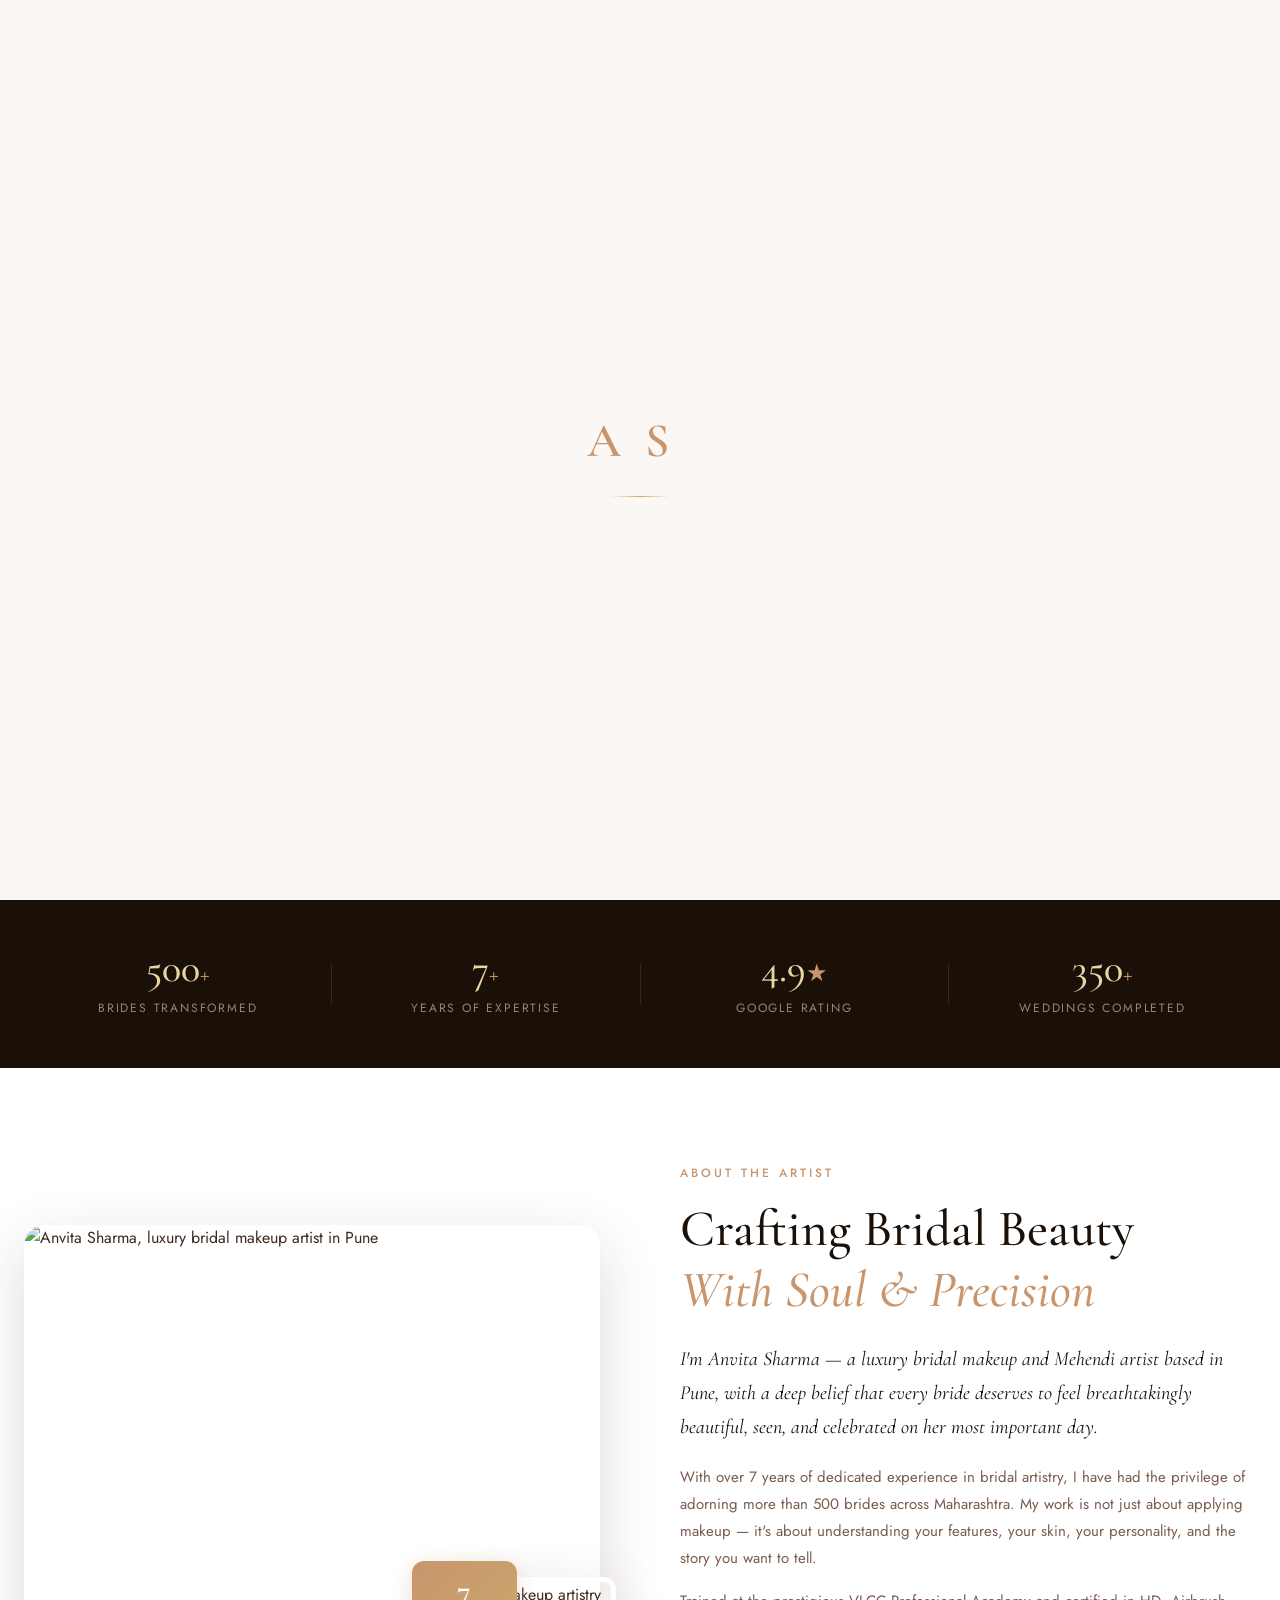
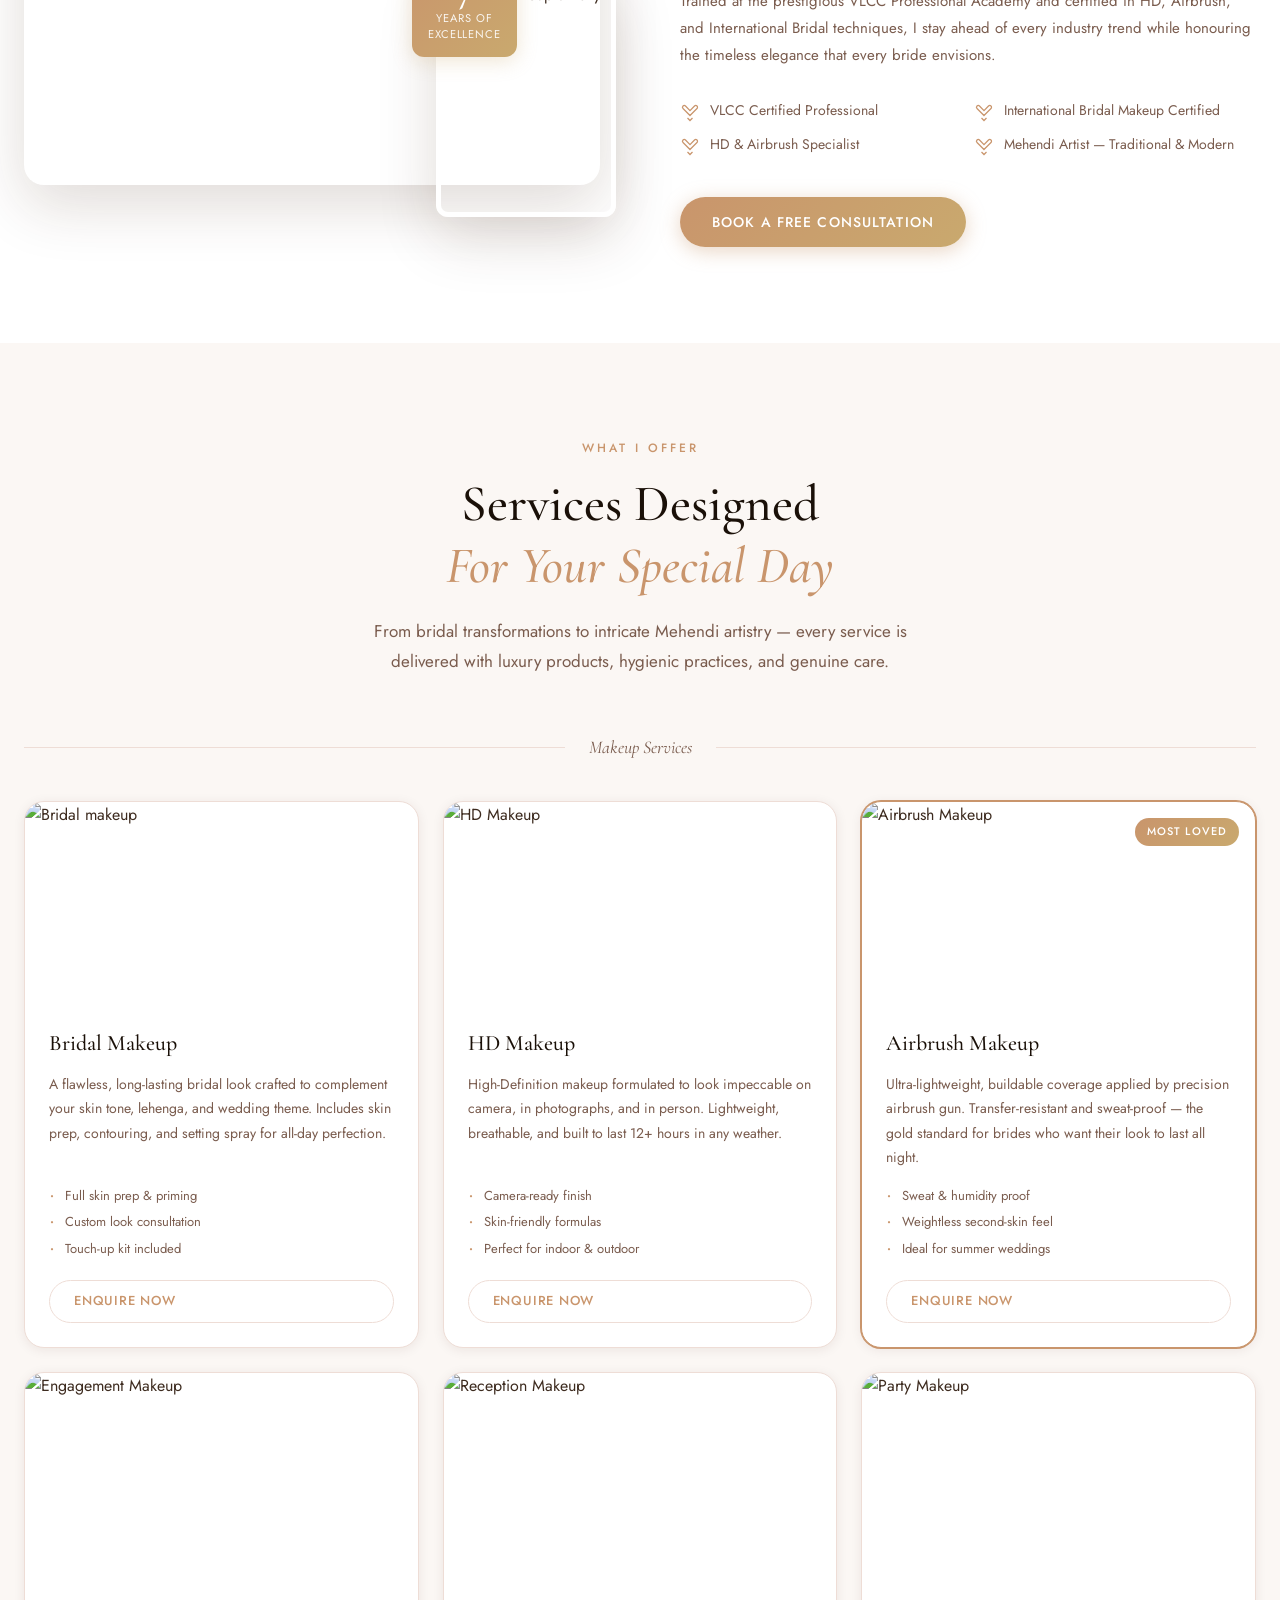
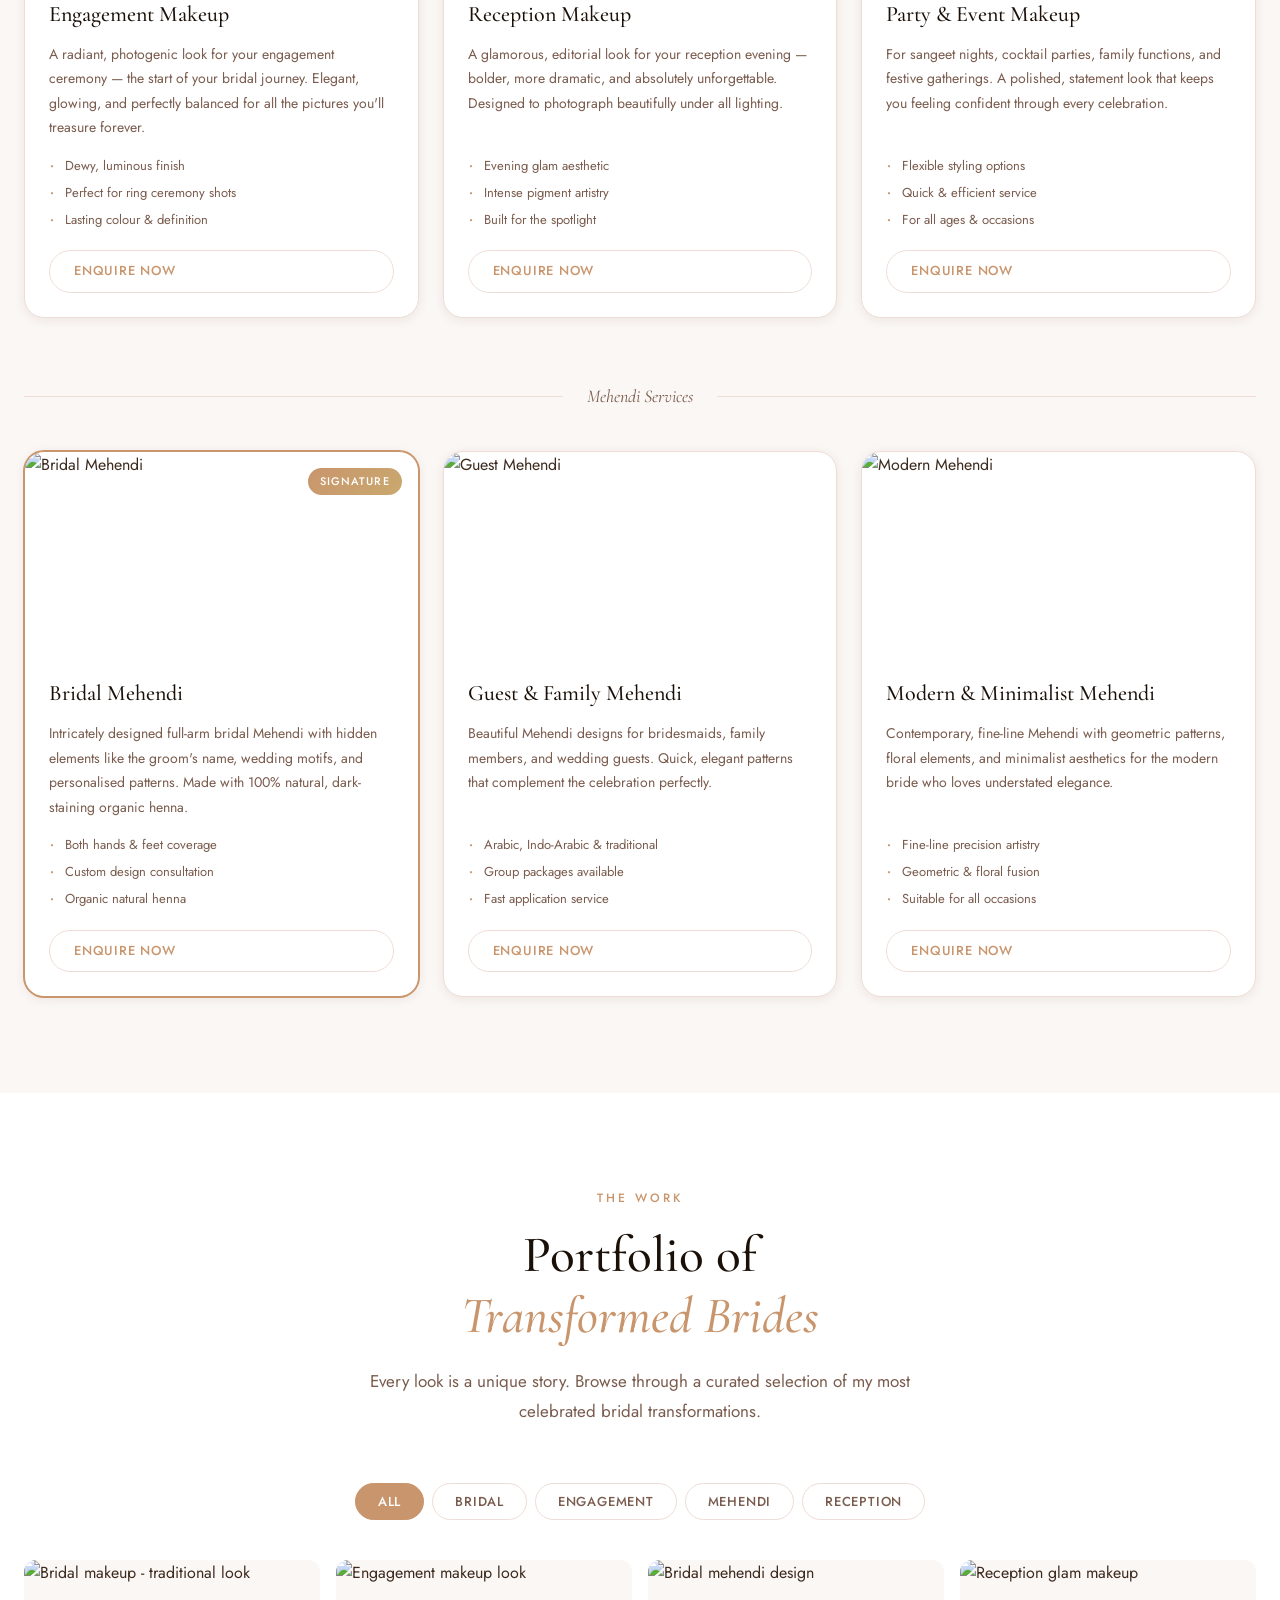
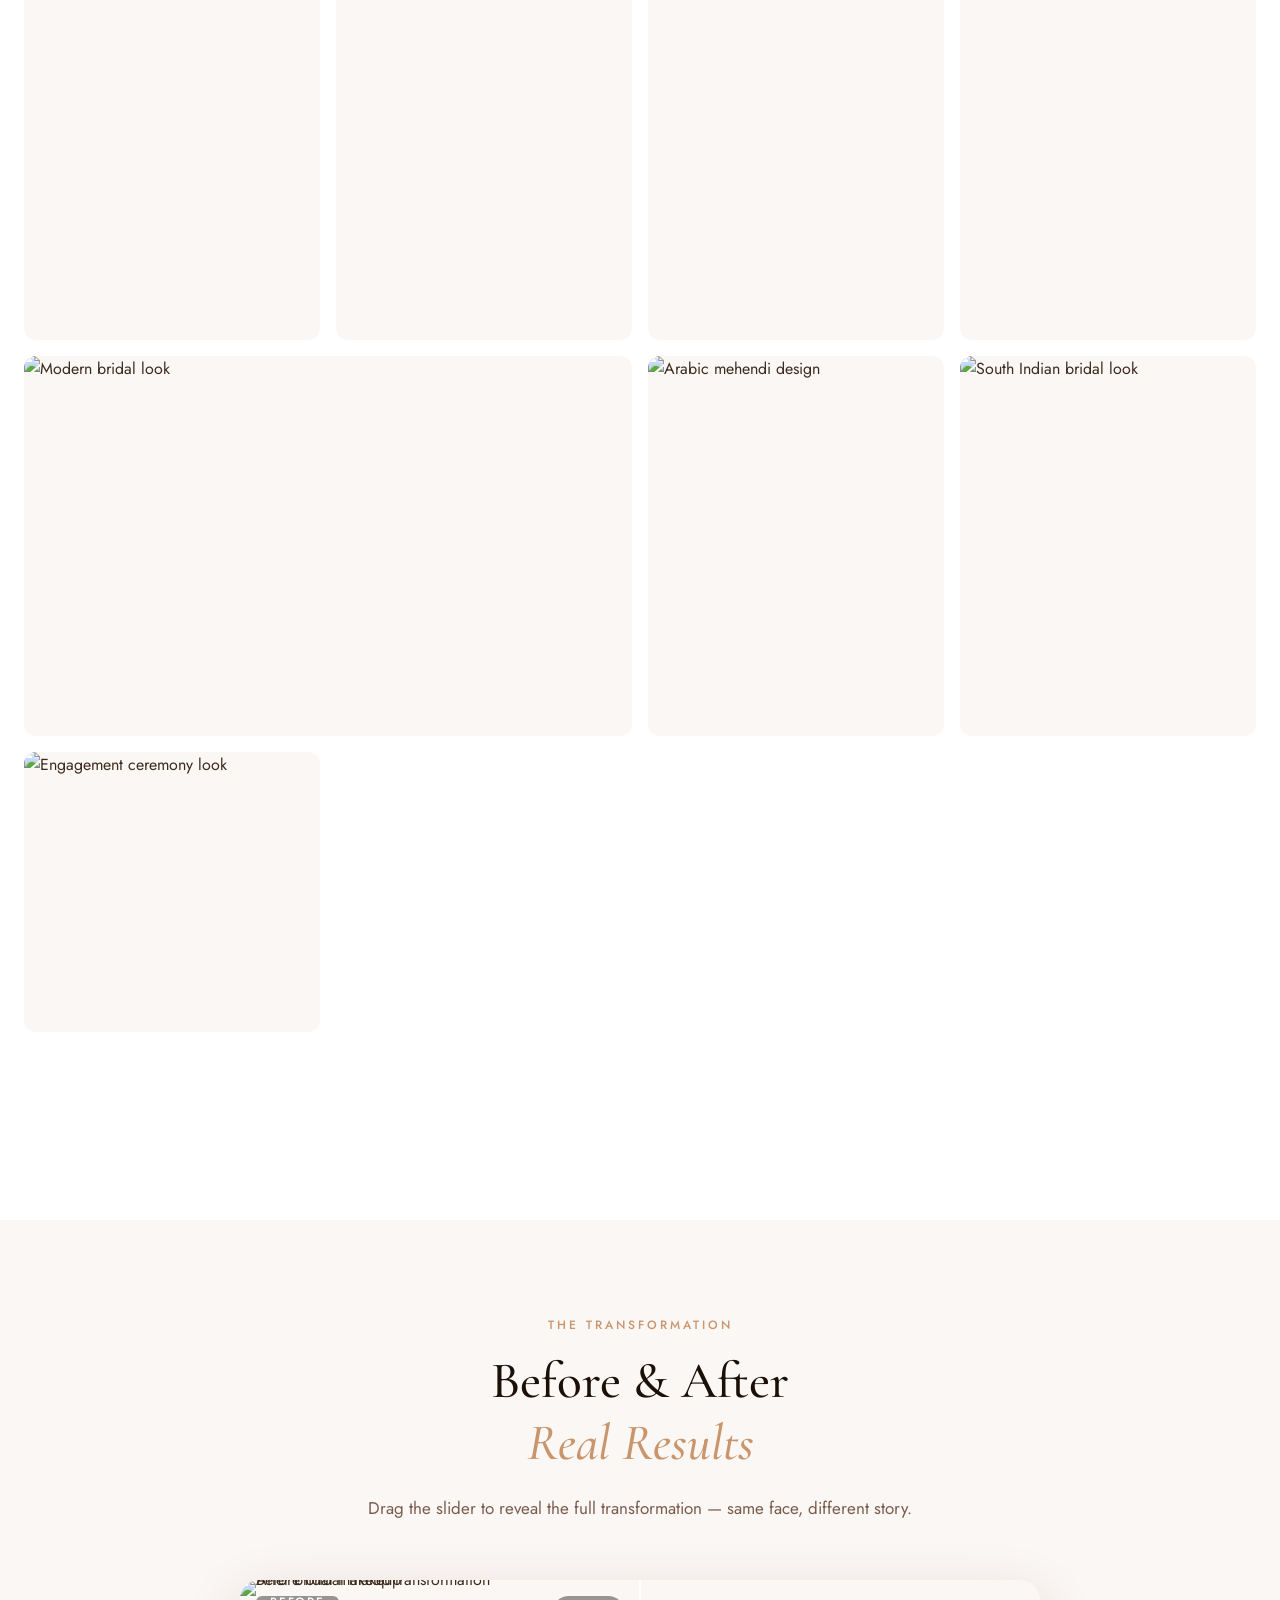
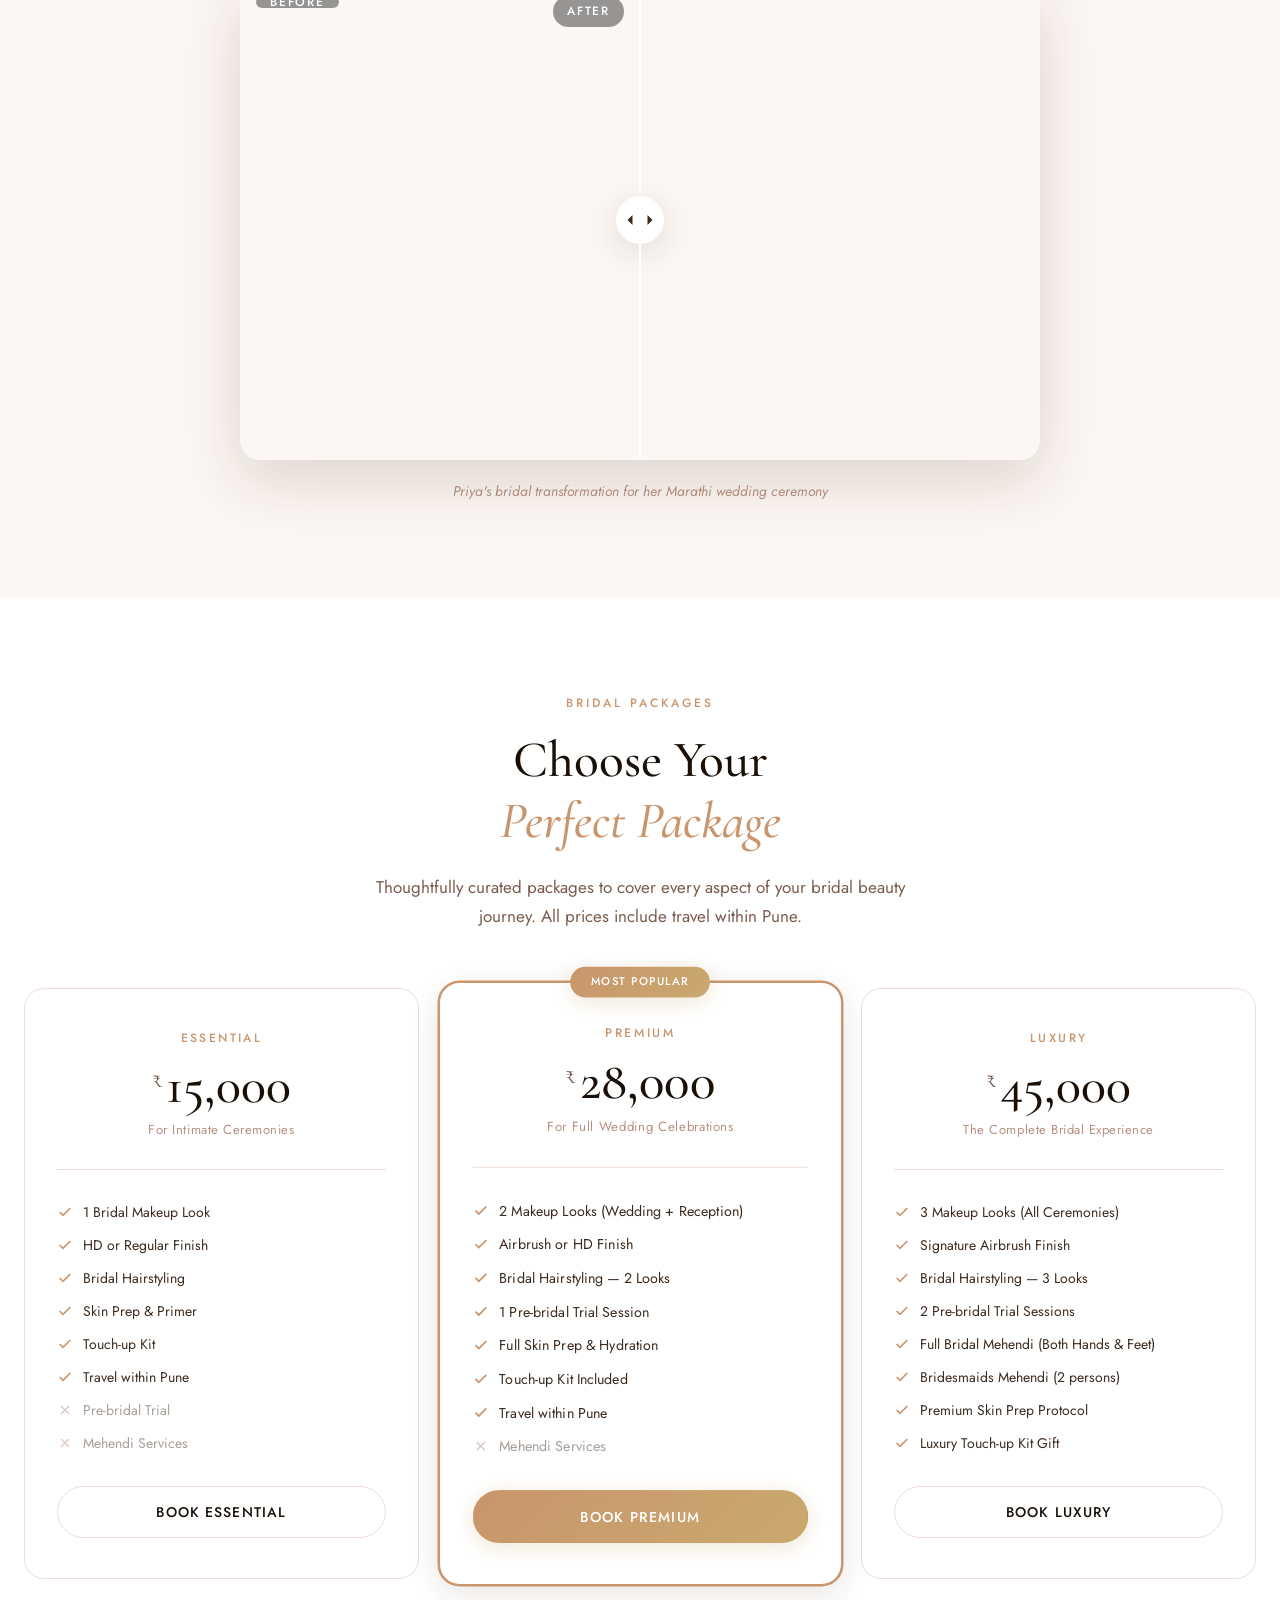
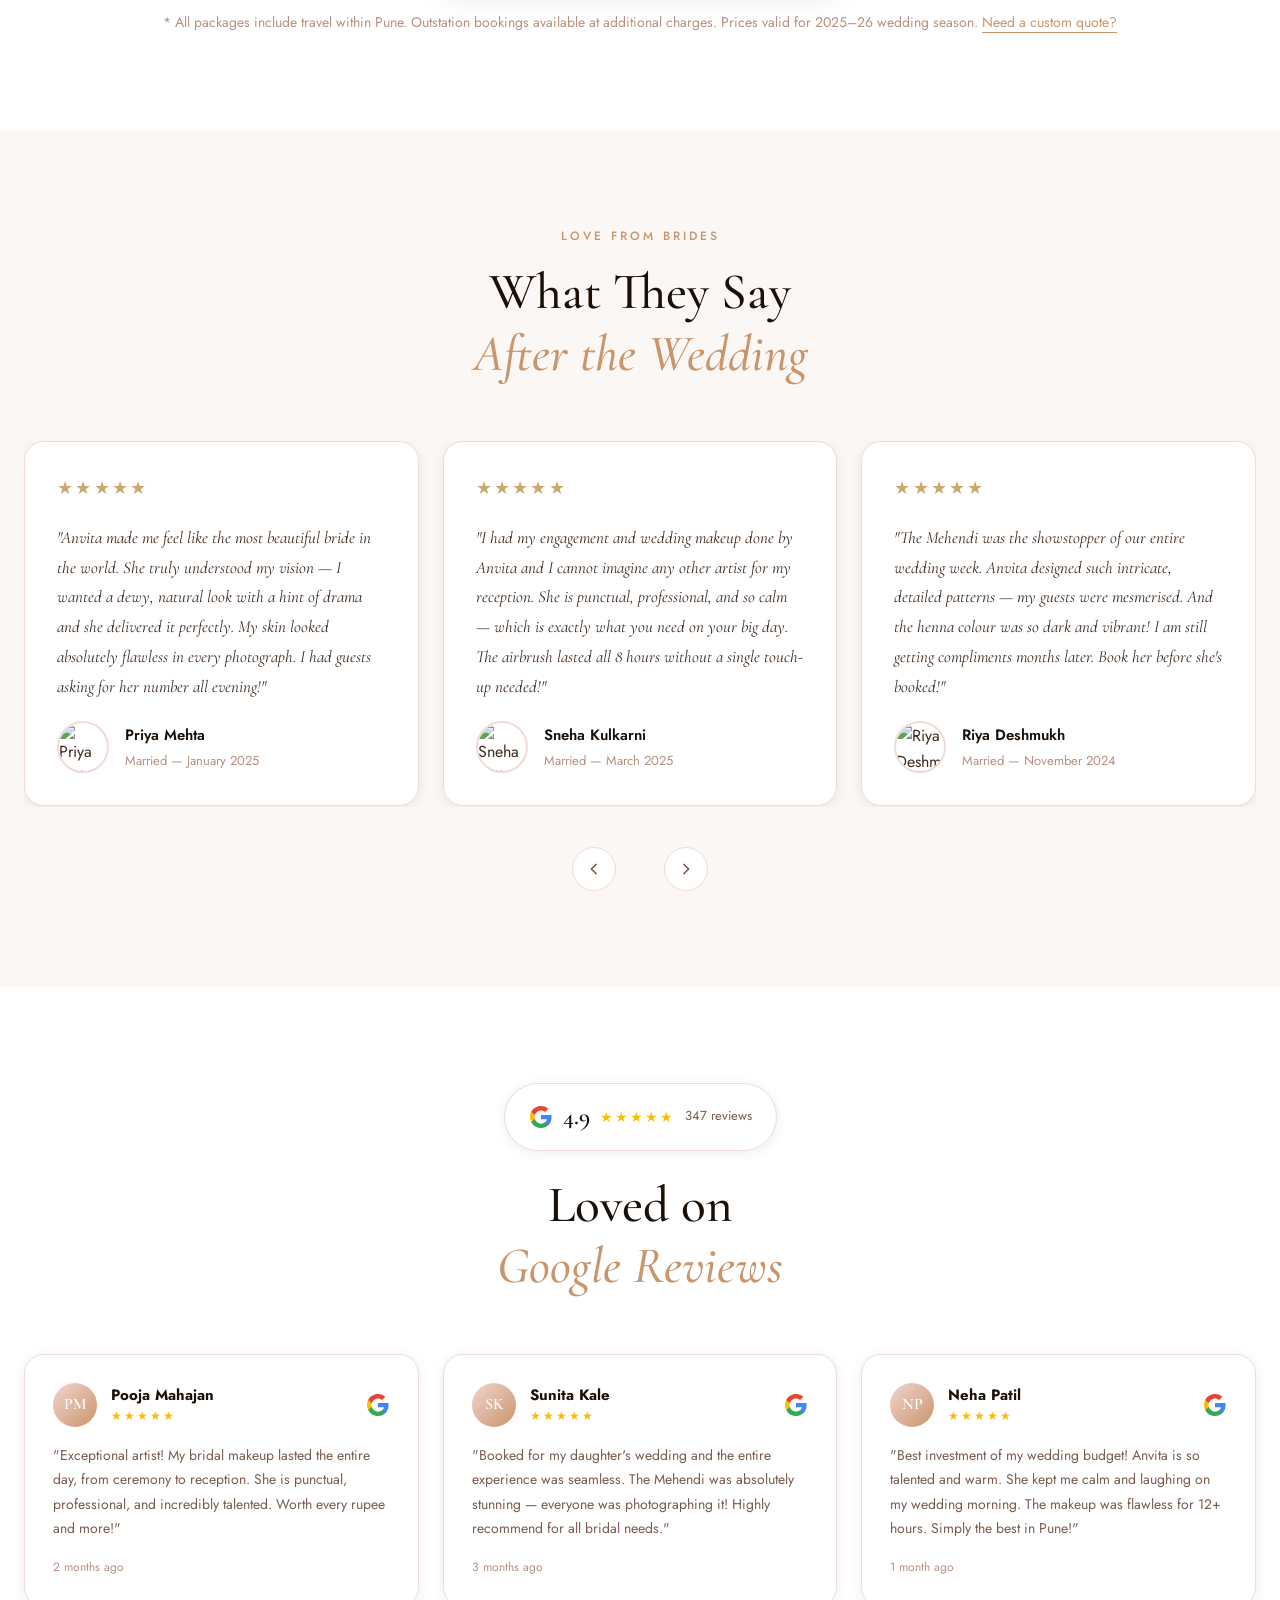
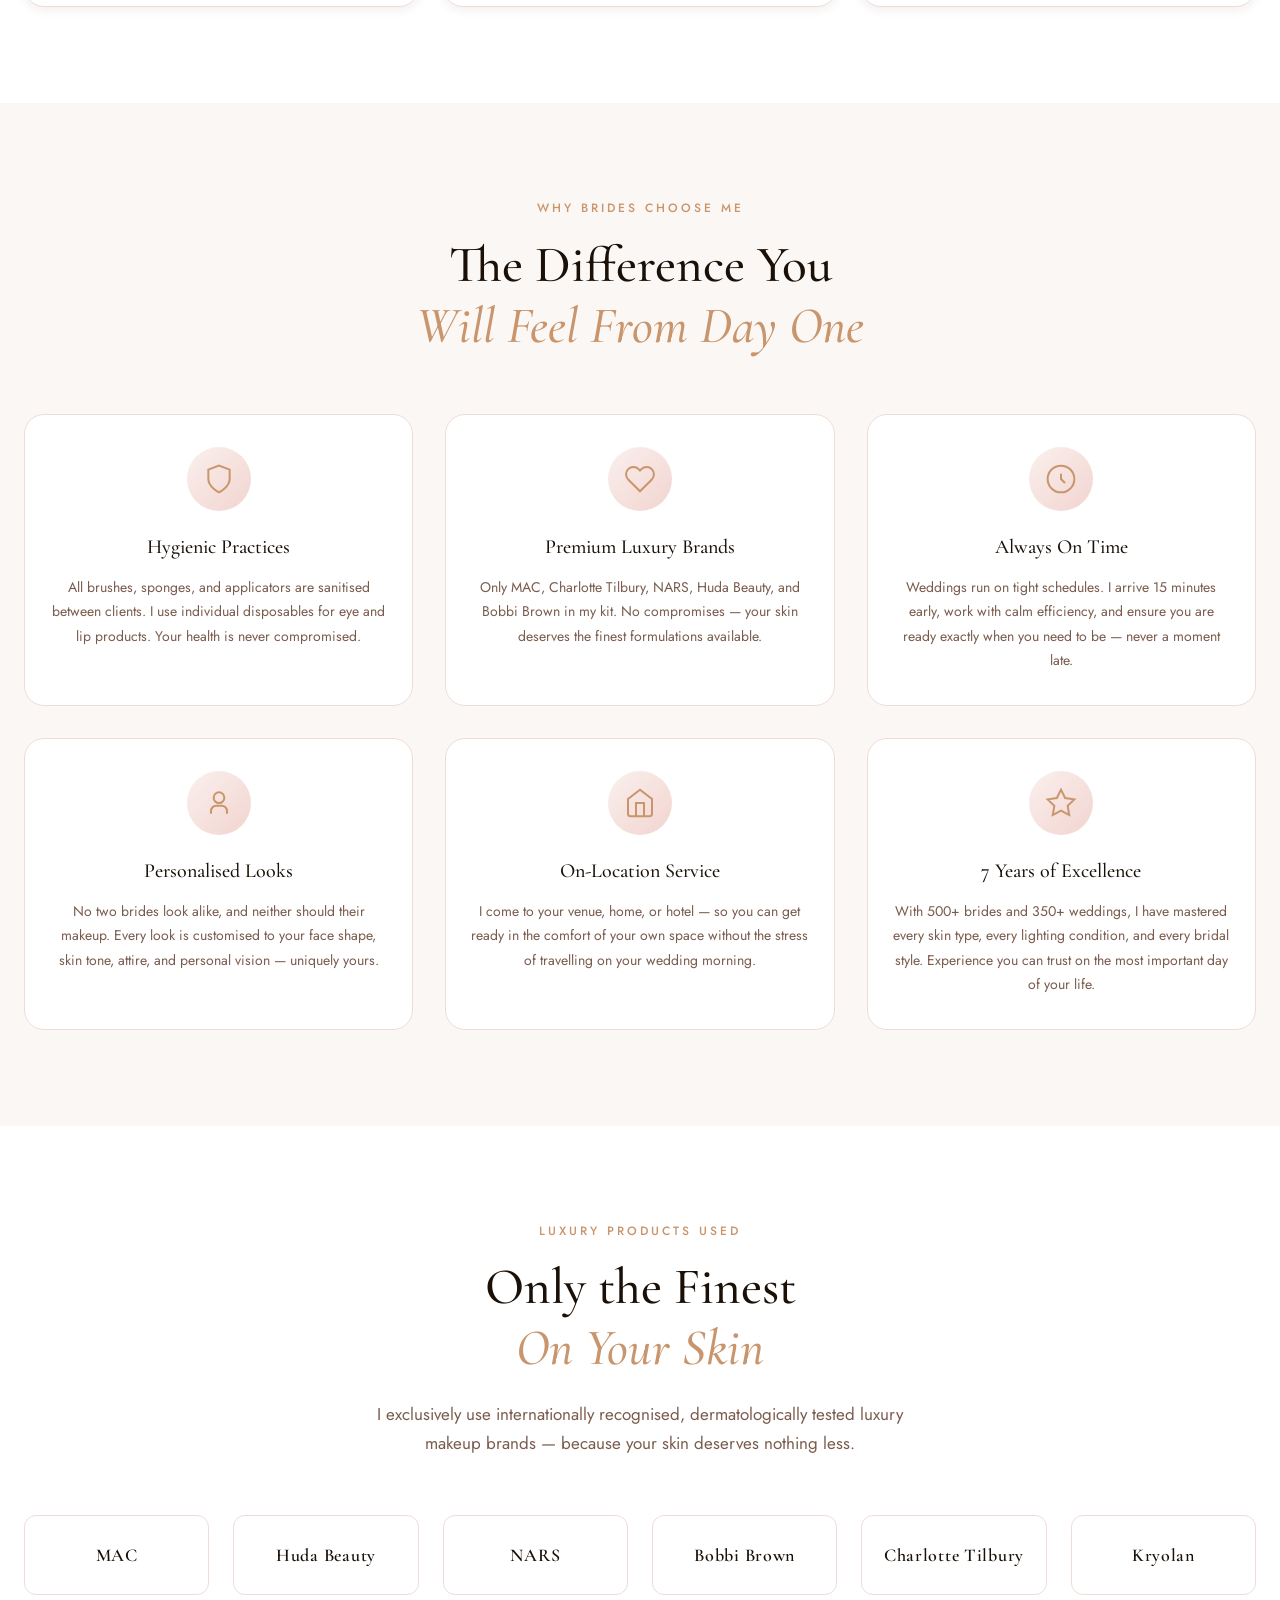
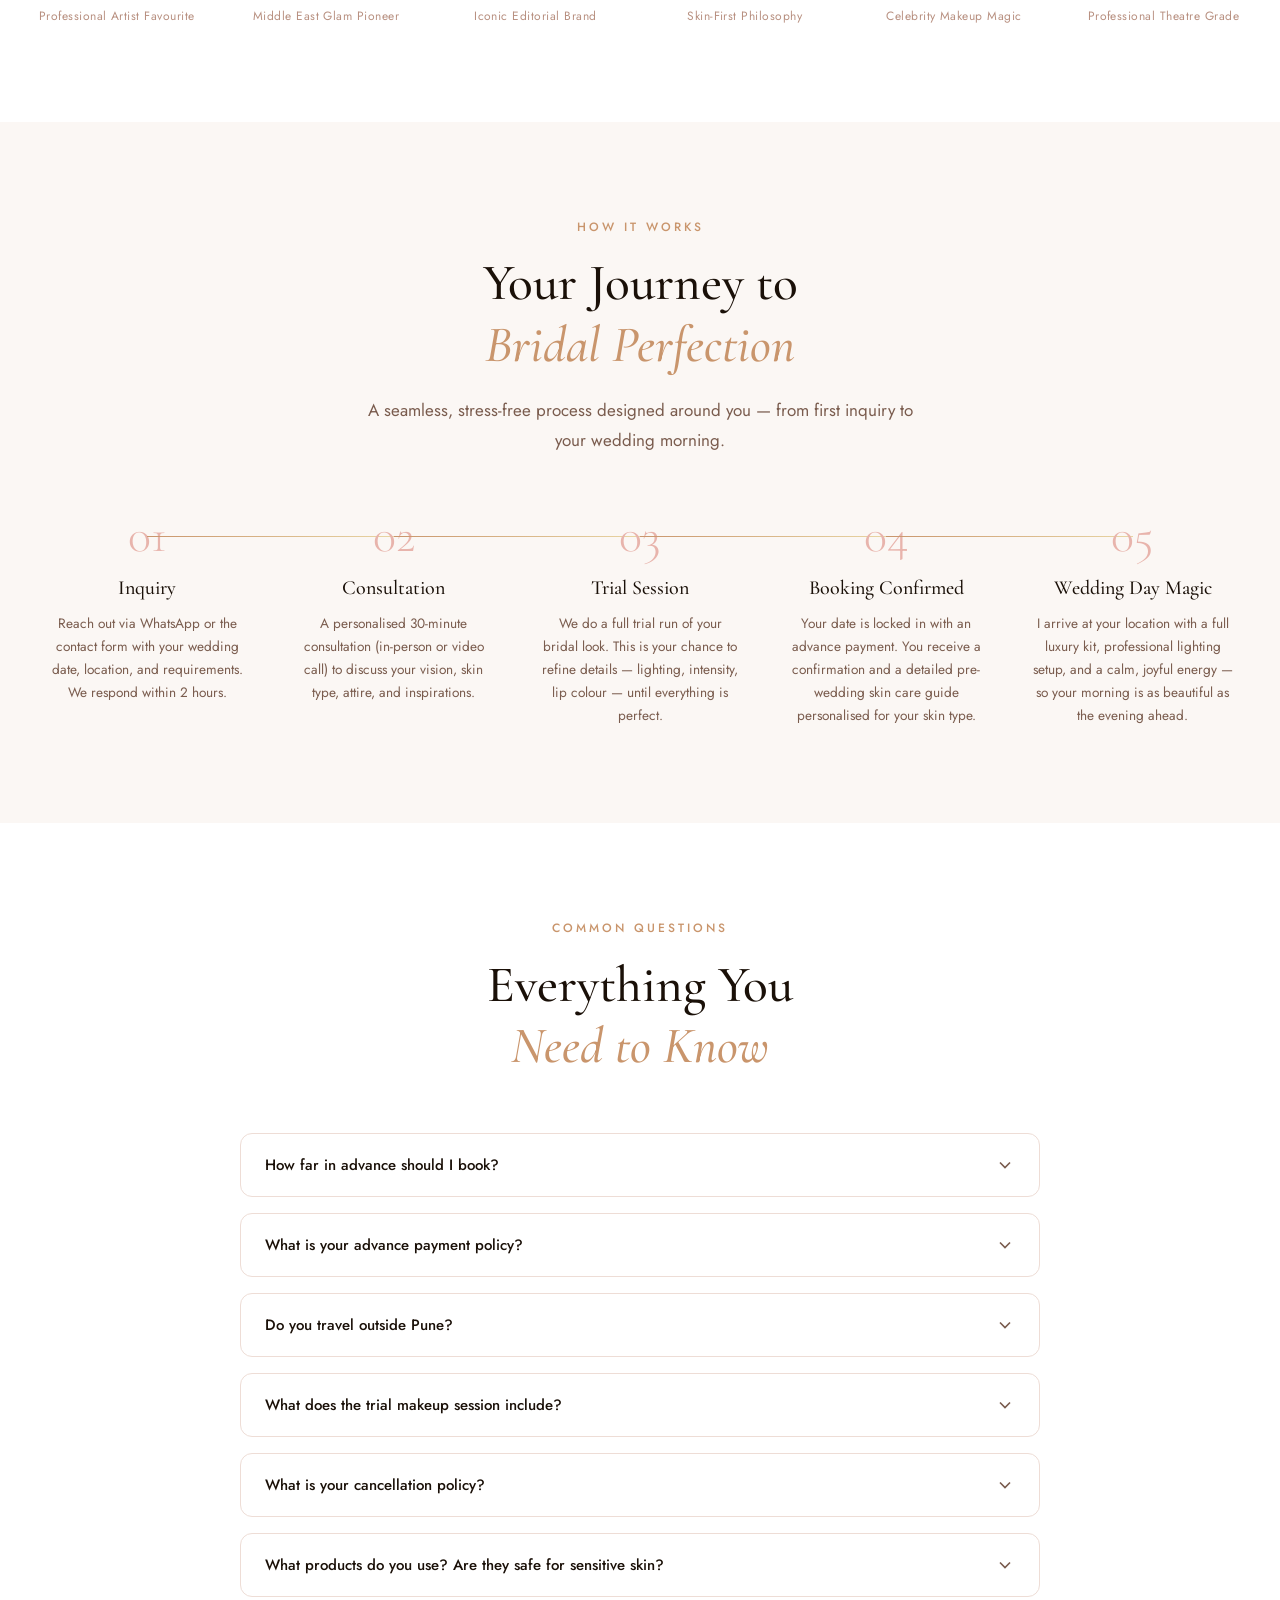
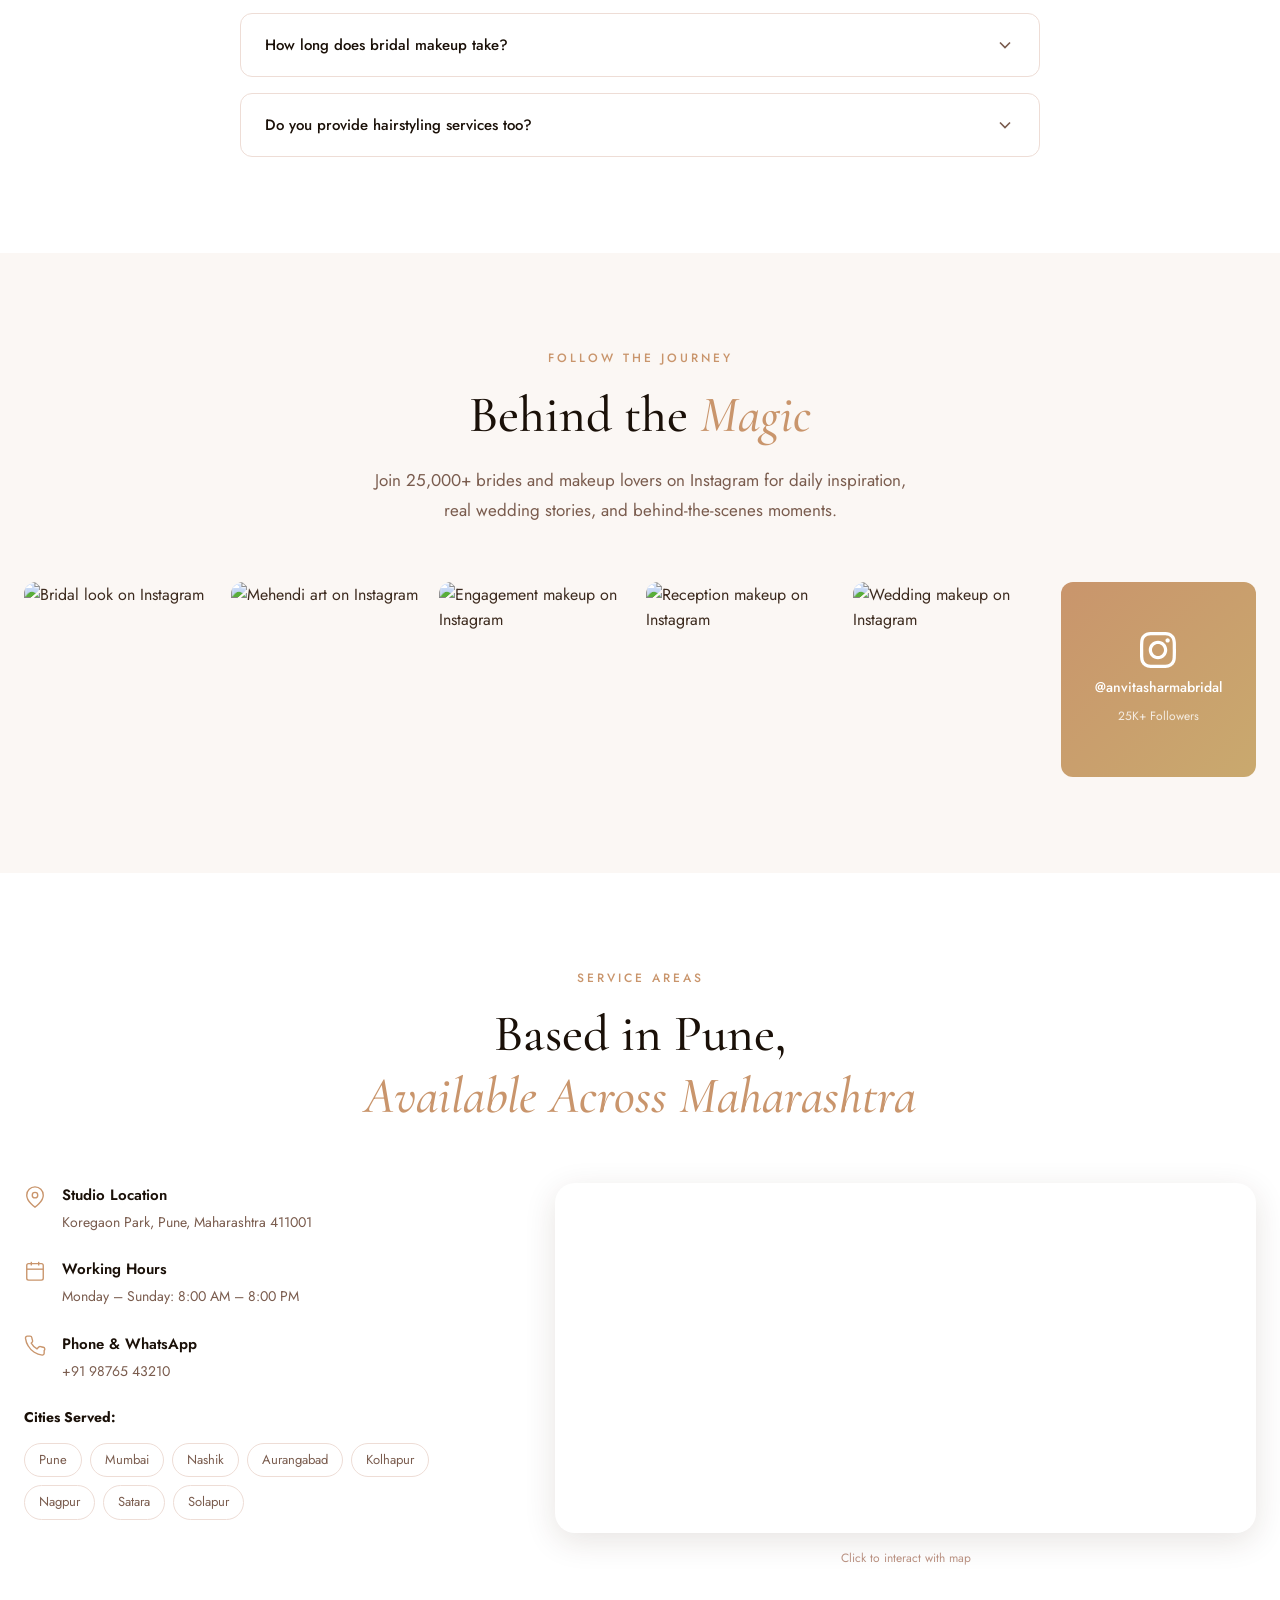
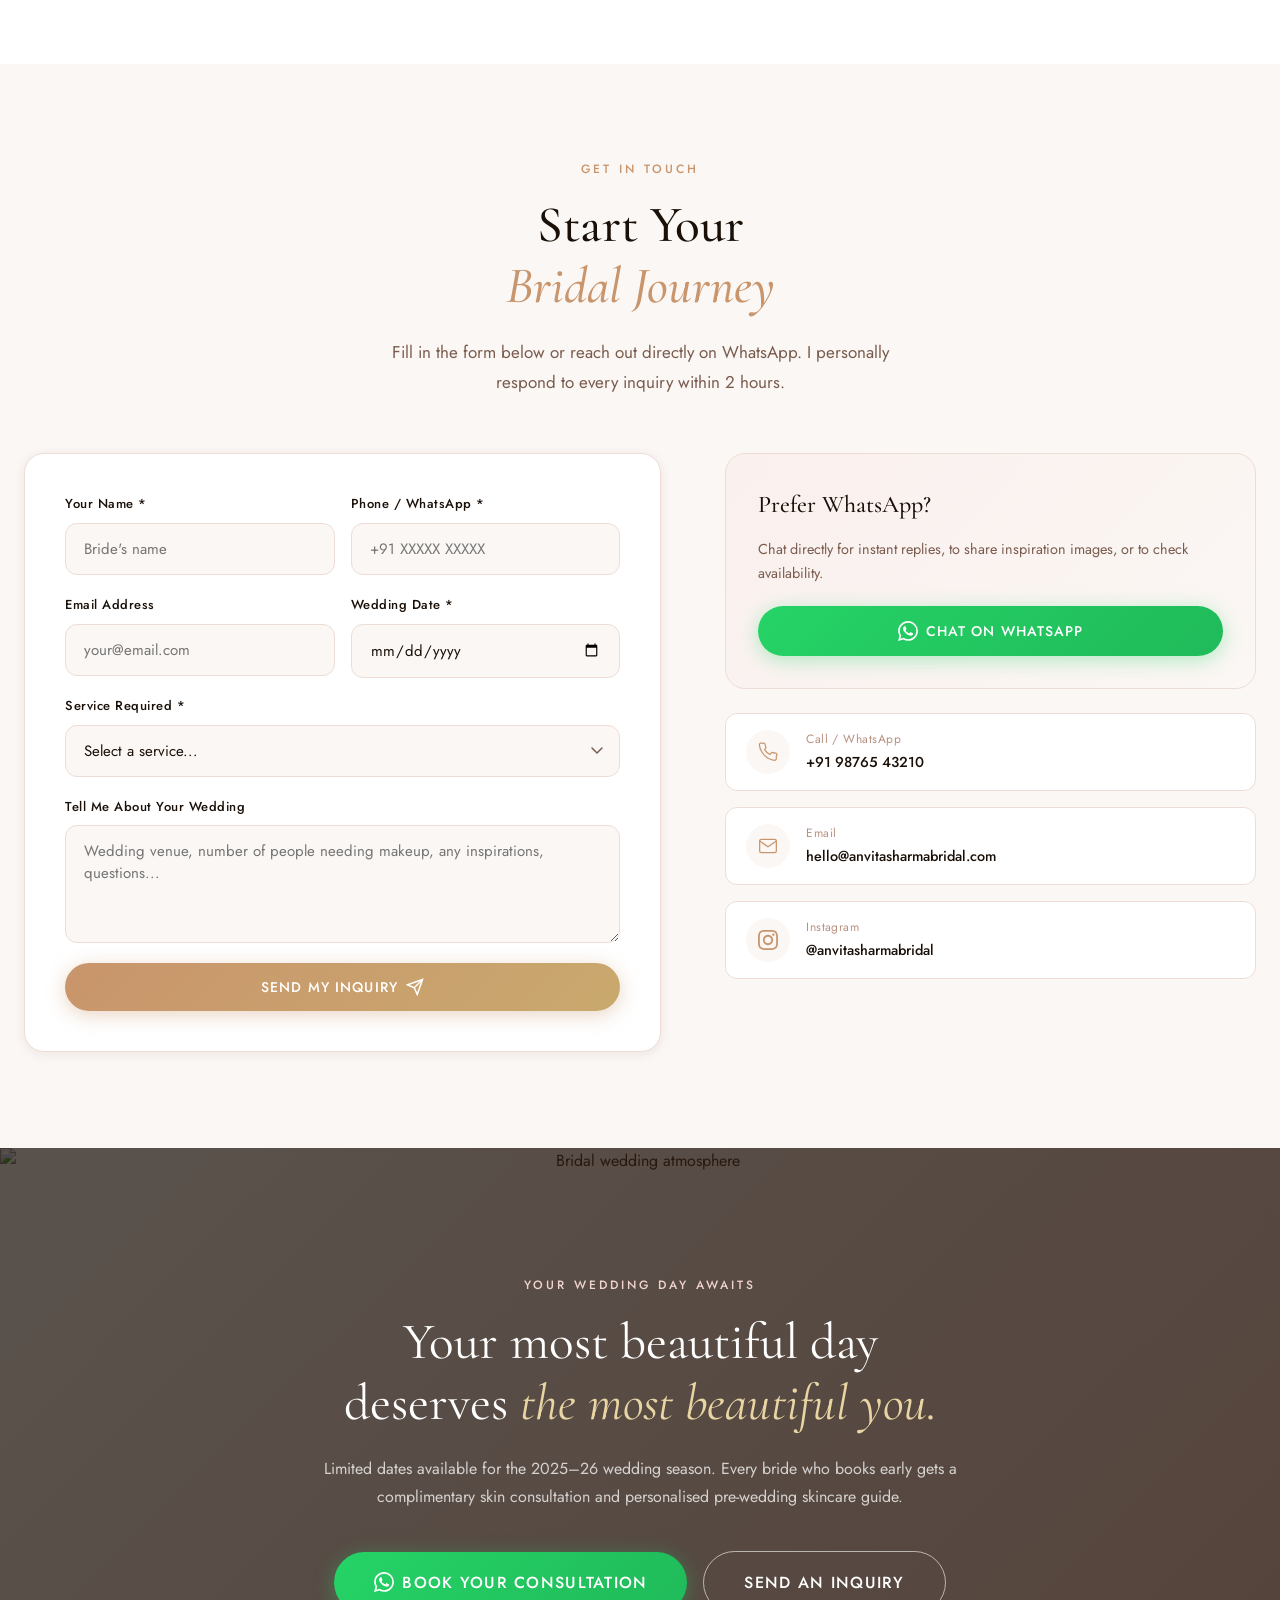
==== commit bb4740a2: "Rename index (6).html to index.html" ====
--- a/index.html
+++ b/index.html
@@ -2,7 +2,7 @@
 <html lang="en">
 <head>
   <meta charset="UTF-8" />
-  <meta name="viewport" content="width=device-width, initial-scale=1.0" />
+  <meta name="viewport" content="width=device-width, initial-scale=1.0, viewport-fit=cover" />
   <meta http-equiv="X-UA-Compatible" content="IE=edge" />
 
   <!-- Primary Meta -->
@@ -11,6 +11,7 @@
   <meta name="keywords" content="bridal makeup artist Pune, Mehendi artist Pune, wedding makeup Pune, HD makeup, airbrush makeup, bridal mehendi, engagement makeup, luxury bridal studio Pune" />
   <meta name="author" content="Anvita Sharma Bridal Studio" />
   <meta name="robots" content="index, follow" />
+  <meta name="theme-color" content="#C9956C" />
   <link rel="canonical" href="https://anvitasharmabridal.com/" />
 
   <!-- Open Graph -->
@@ -109,7 +110,13 @@
 </head>
 <body>
 
-  
+  <!-- ===== PRELOADER ===== -->
+  <div id="preloader" aria-hidden="true">
+    <div class="preloader-inner">
+      <div class="preloader-logo">AS</div>
+      <div class="preloader-line"></div>
+    </div>
+  </div>
 
   <!-- ===== STICKY HEADER ===== -->
   <header id="site-header" role="banner">
@@ -200,12 +207,12 @@
       <div class="container">
         <div class="stats-grid">
           <div class="stat-item" data-count="500">
-            <span class="stat-number" data-target="500">500<span class="stat-plus">+</span></span>
+            <span class="stat-number" data-target="500"><span class="stat-val">500</span><span class="stat-plus">+</span></span>
             <span class="stat-label">Brides Transformed</span>
           </div>
           <div class="stat-divider" aria-hidden="true"></div>
           <div class="stat-item" data-count="7">
-            <span class="stat-number" data-target="7">7<span class="stat-plus">+</span></span>
+            <span class="stat-number" data-target="7"><span class="stat-val">7</span><span class="stat-plus">+</span></span>
             <span class="stat-label">Years of Expertise</span>
           </div>
           <div class="stat-divider" aria-hidden="true"></div>
@@ -215,7 +222,7 @@
           </div>
           <div class="stat-divider" aria-hidden="true"></div>
           <div class="stat-item" data-count="350">
-            <span class="stat-number" data-target="350">350<span class="stat-plus">+</span></span>
+            <span class="stat-number" data-target="350"><span class="stat-val">350</span><span class="stat-plus">+</span></span>
             <span class="stat-label">Weddings Completed</span>
           </div>
         </div>
@@ -570,7 +577,7 @@
 
     <!-- Lightbox -->
     <div id="lightbox" class="lightbox" role="dialog" aria-modal="true" aria-label="Image viewer" style="display:none;">
-      <button class="lightbox-close" onclick="closeLightbox()" aria-label="Close image viewer">&times;</button>
+      <button class="lightbox-close" id="lightboxCloseBtn" aria-label="Close image viewer">&times;</button>
       <img id="lightbox-img" src="" alt="Portfolio image full view" />
     </div>
 
@@ -1387,6 +1394,6 @@
     <!-- Replace with your AI chat widget script here -->
   </div>
 
-  <script src="script.js" defer></script>
+  <script src="script.js"></script>
 </body>
 </html>
--- a/styles.css
+++ b/styles.css
@@ -698,10 +698,10 @@
 }
 
 .stat-item {
-  flex: 1;
-  min-width: 140px;
+  flex: 1 1 140px;
+  min-width: 130px;
   text-align: center;
-  padding: .75rem 1.5rem;
+  padding: .75rem 1.25rem;
 }
 
 .stat-number {
@@ -761,9 +761,9 @@
 
 .about-img-accent {
   position: absolute;
-  bottom: -2.5rem;
-  right: -2rem;
-  width: 200px;
+  bottom: -2rem;
+  right: -1rem;
+  width: 180px;
   border-radius: var(--radius-md);
   overflow: visible;
 }
@@ -871,6 +871,11 @@
   display: grid;
   grid-template-columns: repeat(3, 1fr);
   gap: 1.5rem;
+}
+
+@media (max-width: 1100px) and (min-width: 961px) {
+  .services-grid,
+  .services-grid--mehendi { grid-template-columns: repeat(2, 1fr); }
 }
 
 .services-grid--mehendi {
@@ -1146,10 +1151,10 @@
   touch-action: none;
 }
 
-.ba-before,
-.ba-after {
+.ba-before {
   position: relative;
   display: block;
+  line-height: 0; /* remove phantom gap under image */
 }
 
 .ba-after {
@@ -1162,15 +1167,12 @@
 
 .ba-before img,
 .ba-after img {
-  width: 800px;
-  height: 520px;
-  max-width: none;
+  width: 100%;
+  height: 480px;
+  max-width: 100%;
   object-fit: cover;
+  object-position: center top;
   display: block;
-}
-
-.ba-after img {
-  width: 800px;
 }
 
 .ba-label {
@@ -1258,7 +1260,8 @@
 }
 
 .package-featured:hover {
-  transform: scale(1.02) translateY(-6px);
+  transform: scale(1.02) translateY(-8px);
+  box-shadow: 0 0 0 1.5px var(--rose-gold), var(--shadow-lg);
 }
 
 .package-popular-badge {
@@ -1370,7 +1373,7 @@
 }
 
 .testimonial-card {
-  flex: 0 0 calc(33.333% - 1rem);
+  flex: 0 0 calc((100% - 3rem) / 3);
   background: var(--white);
   border-radius: var(--radius-lg);
   padding: 2rem;
@@ -1691,7 +1694,8 @@
   width: 100%;
   height: 1px;
   background: linear-gradient(90deg, var(--rose-gold), var(--gold-light));
-  z-index: -1;
+  z-index: 0;
+  pointer-events: none;
 }
 
 .process-step:last-child .process-connector { display: none; }
@@ -2223,6 +2227,8 @@
   z-index: 500;
   transition: all var(--duration-mid) var(--ease-out);
   animation: waPopIn 0.5s var(--ease-out) 2s both;
+  /* iPhone X+ home indicator */
+  bottom: calc(2rem + env(safe-area-inset-bottom));
 }
 
 @keyframes waPopIn {
@@ -2261,6 +2267,7 @@
   right: 0;
   z-index: 400;
   padding: .875rem 1.5rem;
+  padding-bottom: calc(.875rem + env(safe-area-inset-bottom));
   background: rgba(251,247,244,0.95);
   backdrop-filter: blur(10px);
   -webkit-backdrop-filter: blur(10px);
@@ -2283,6 +2290,9 @@
   .process-step { flex-direction: row; align-items: flex-start; text-align: left; gap: 1.5rem; }
   .process-number { font-size: 2rem; min-width: 3rem; }
   .process-content p { max-width: none; }
+  .about-grid { gap: 3rem; }
+  .google-reviews-grid { grid-template-columns: repeat(2, 1fr); }
+  .packages-grid { gap: 1.25rem; }
 }
 
 @media (max-width: 960px) {
@@ -2290,7 +2300,9 @@
 
   .about-grid { grid-template-columns: 1fr; gap: 3rem; }
   .about-img-main img { height: 400px; }
-  .about-img-accent { bottom: -1.5rem; right: -.5rem; }
+  .about-img-accent { bottom: -1rem; right: .5rem; width: 150px; }
+  .about-img-accent img { width: 150px; height: 180px; }
+  .about-badge { left: -1rem; }
 
   .services-grid { grid-template-columns: repeat(2, 1fr); }
   .services-grid--mehendi { grid-template-columns: 1fr 1fr; }
@@ -2300,6 +2312,7 @@
 
   .packages-grid { grid-template-columns: 1fr; gap: 1.5rem; max-width: 480px; margin: 0 auto; }
   .package-featured { transform: scale(1); }
+        .package-featured:hover { transform: scale(1) translateY(-6px); }
 
   .testimonial-card { flex: 0 0 calc(50% - .75rem); }
 
@@ -2374,7 +2387,7 @@
   .portfolio-wide { grid-column: span 2; }
 
   /* Before After */
-  .ba-before img, .ba-after img { height: 320px; }
+  .ba-before img, .ba-after img { height: 340px; }
 
   /* Testimonials */
   .testimonial-card { flex: 0 0 calc(100% - 1px); }
@@ -2402,7 +2415,7 @@
   .floating-book-now { display: block; }
 
   /* WhatsApp offset for floating bar */
-  .sticky-whatsapp { bottom: 5.5rem; }
+  .sticky-whatsapp { bottom: calc(5.5rem + env(safe-area-inset-bottom)); right: 1.25rem; }
 
   /* About certs */
   .about-certs { grid-template-columns: 1fr; }
@@ -2420,7 +2433,7 @@
   .brands-grid { grid-template-columns: repeat(2, 1fr); }
   .stat-item { flex: 0 0 100%; }
   .stat-divider { display: none; }
-  .ba-before img, .ba-after img { height: 260px; }
+  .ba-before img, 
   .package-card { padding: 2rem 1.5rem; }
 }
 
@@ -2431,3 +2444,132 @@
   #preloader,
   #site-header { display: none !important; }
 }
+
+
+/* ─── ADDITIONAL FIXES ───────────────────────── */
+
+/* Active nav link state (also set via JS for dynamic highlight) */
+.nav-active {
+  color: var(--rose-gold) !important;
+}
+.nav-active::after {
+  transform: scaleX(1) !important;
+}
+
+/* BA Slider: ensure container clips correctly */
+.ba-slider-wrap {
+  position: relative; /* already set, re-enforce */
+}
+
+/* Select dropdown arrow */
+.form-group select {
+  background-image: url("data:image/svg+xml,%3Csvg xmlns='http://www.w3.org/2000/svg' width='12' height='8' viewBox='0 0 12 8'%3E%3Cpath d='M1 1l5 5 5-5' stroke='%237A5C4E' stroke-width='1.5' fill='none' stroke-linecap='round'/%3E%3C/svg%3E");
+  background-repeat: no-repeat;
+  background-position: right 1rem center;
+  padding-right: 2.5rem;
+  cursor: pointer;
+}
+
+/* Remove bottom margin on last form-group */
+.form-group:last-of-type { margin-bottom: 0; }
+
+/* Floating book now font */
+.floating-book-now .btn {
+  font-family: var(--font-body);
+  font-size: .9rem;
+}
+
+/* Lightbox image max-height for tall portrait images */
+.lightbox img {
+  max-width: min(90vw, 900px);
+  max-height: 88vh;
+}
+
+/* Instagram CTA item always visible on mobile (remove hide) */
+@media (max-width: 480px) {
+  .insta-cta-item { display: block; }
+}
+
+/* Stats bar: on very small mobile allow all 4 in 2x2 */
+@media (max-width: 480px) {
+  .stats-grid {
+    display: grid;
+    grid-template-columns: 1fr 1fr;
+    gap: 0;
+  }
+  .stat-divider { display: none; }
+  .stat-item { flex: none; }
+  .stat-item:nth-child(odd) { border-right: 1px solid rgba(255,255,255,.08); }
+  .stat-item:nth-child(1),
+  .stat-item:nth-child(3) { border-bottom: 1px solid rgba(255,255,255,.08); }
+}
+
+/* About section: hide accent image on mobile to avoid overflow */
+@media (max-width: 480px) {
+  .about-img-accent { display: none; }
+}
+
+/* Package card: ensure text doesn't overflow on mobile */
+@media (max-width: 480px) {
+  .price-amount { font-size: 2.5rem; }
+  .package-features li { font-size: .8125rem; }
+}
+
+/* Fix hero scroll indicator overlap with nav */
+.hero-scroll-indicator { z-index: 3; }
+
+/* Fix service icon image height consistency */
+.service-icon { flex-shrink: 0; }
+
+/* BA slider line height fix (remove phantom gap under image) */
+.ba-before,
+.ba-after img { display: block; line-height: 0; }
+
+/* Carousel track will-change for GPU compositing */
+.testimonials-track { will-change: transform; }
+
+/* Fix faq answer padding consistency */
+.faq-answer.open > p { padding-top: .25rem; }
+
+/* Process step relative positioning for connector */
+.process-step { position: relative; }
+
+/* Google map pointer events label */
+.location-map {
+  cursor: pointer;
+}
+.location-map::after {
+  content: 'Click to interact with map';
+  display: block;
+  text-align: center;
+  font-size: .75rem;
+  color: var(--text-light);
+  margin-top: .5rem;
+  font-family: var(--font-body);
+}
+
+/* Fix brands grid at <480px: 2 cols is already set, ensure logo box scales */
+@media (max-width: 480px) {
+  .brand-logo-box { padding: 1.125rem .75rem; min-height: 64px; }
+  .brand-name { font-size: .9375rem; }
+}
+
+/* Ensure footer safe area on iPhone */
+@media (max-width: 768px) {
+  .site-footer {
+    padding-bottom: calc(4rem + env(safe-area-inset-bottom));
+  }
+}
+
+/* Fix nav toggle color when header not scrolled (white on transparent) */
+.nav-toggle span { background: var(--white); }
+#site-header.scrolled .nav-toggle span { background: var(--text-dark); }
+
+/* Ensure hero content is above overlay */
+.hero-content { position: relative; z-index: 2; }
+
+/* Fix about section overflow with accent badge */
+.about-images { overflow: visible; }
+
+/* Package note text */
+.packages-note { line-height: 1.7; }
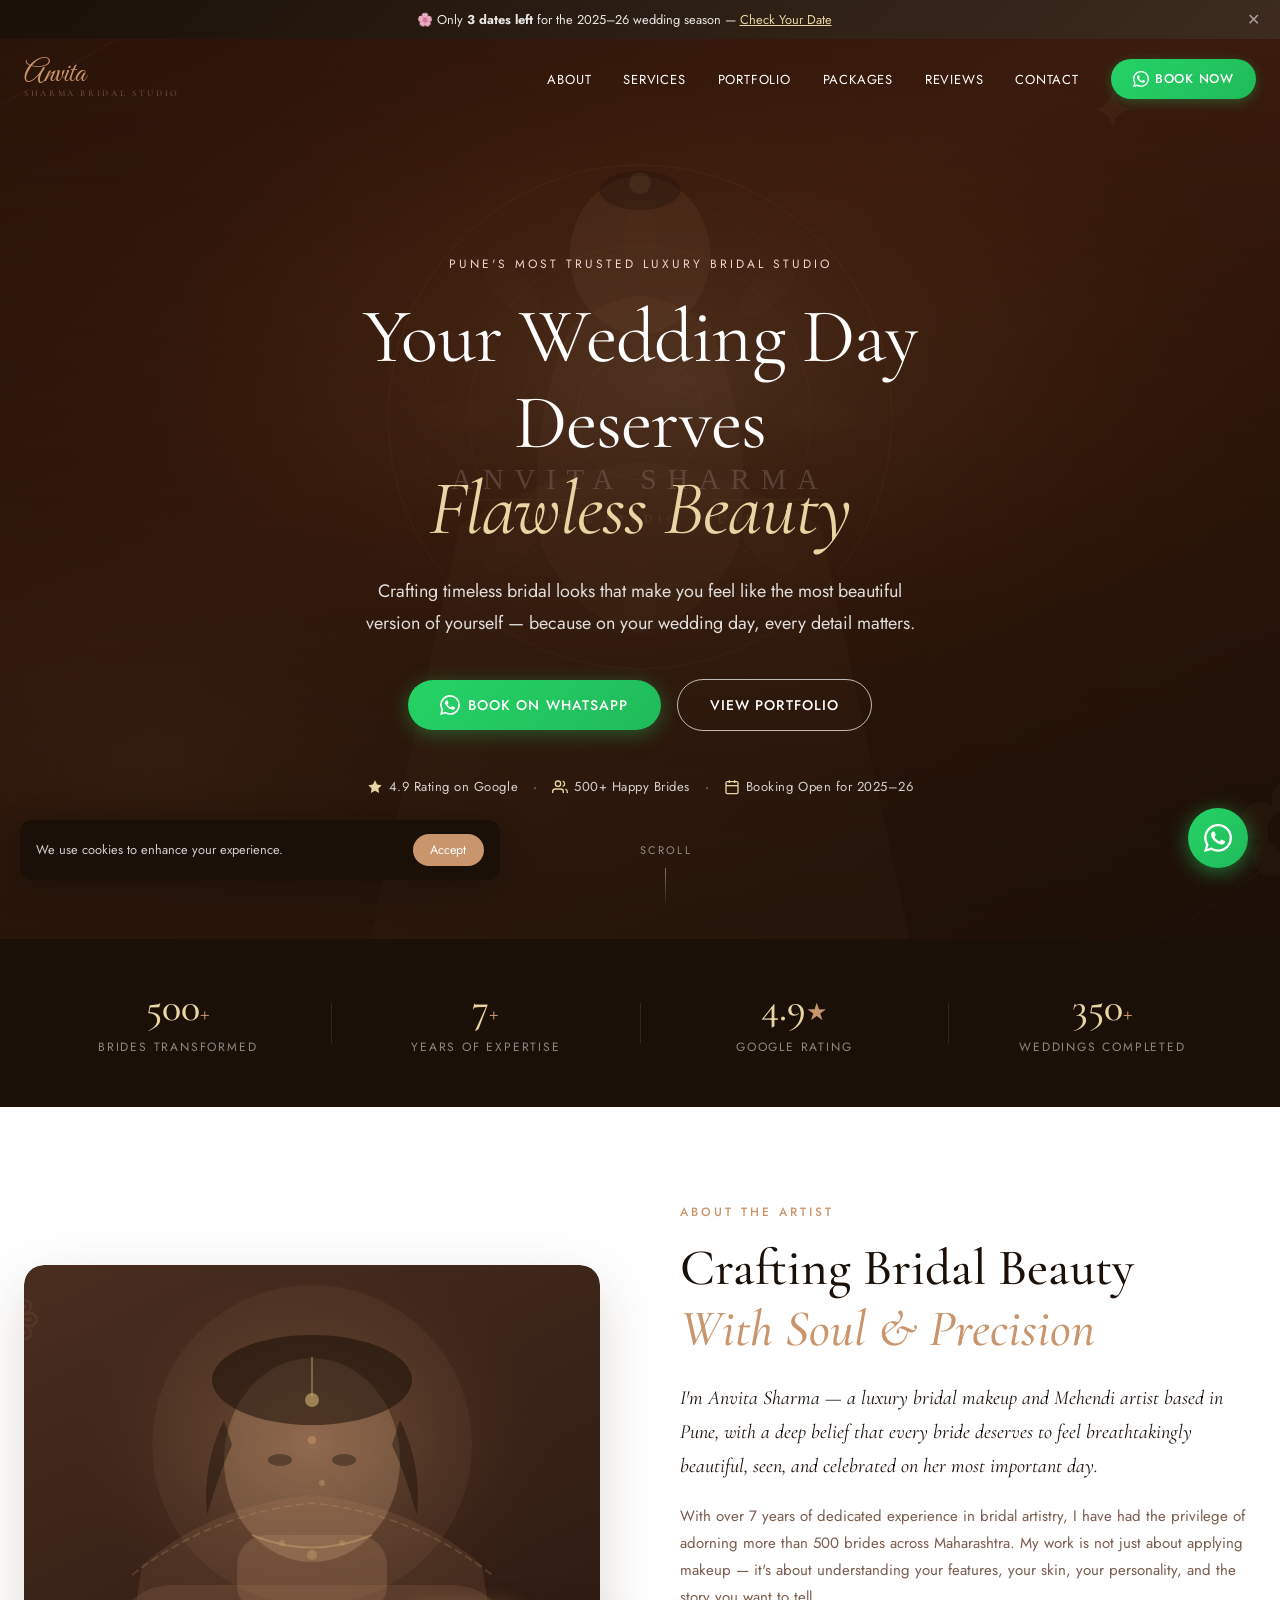
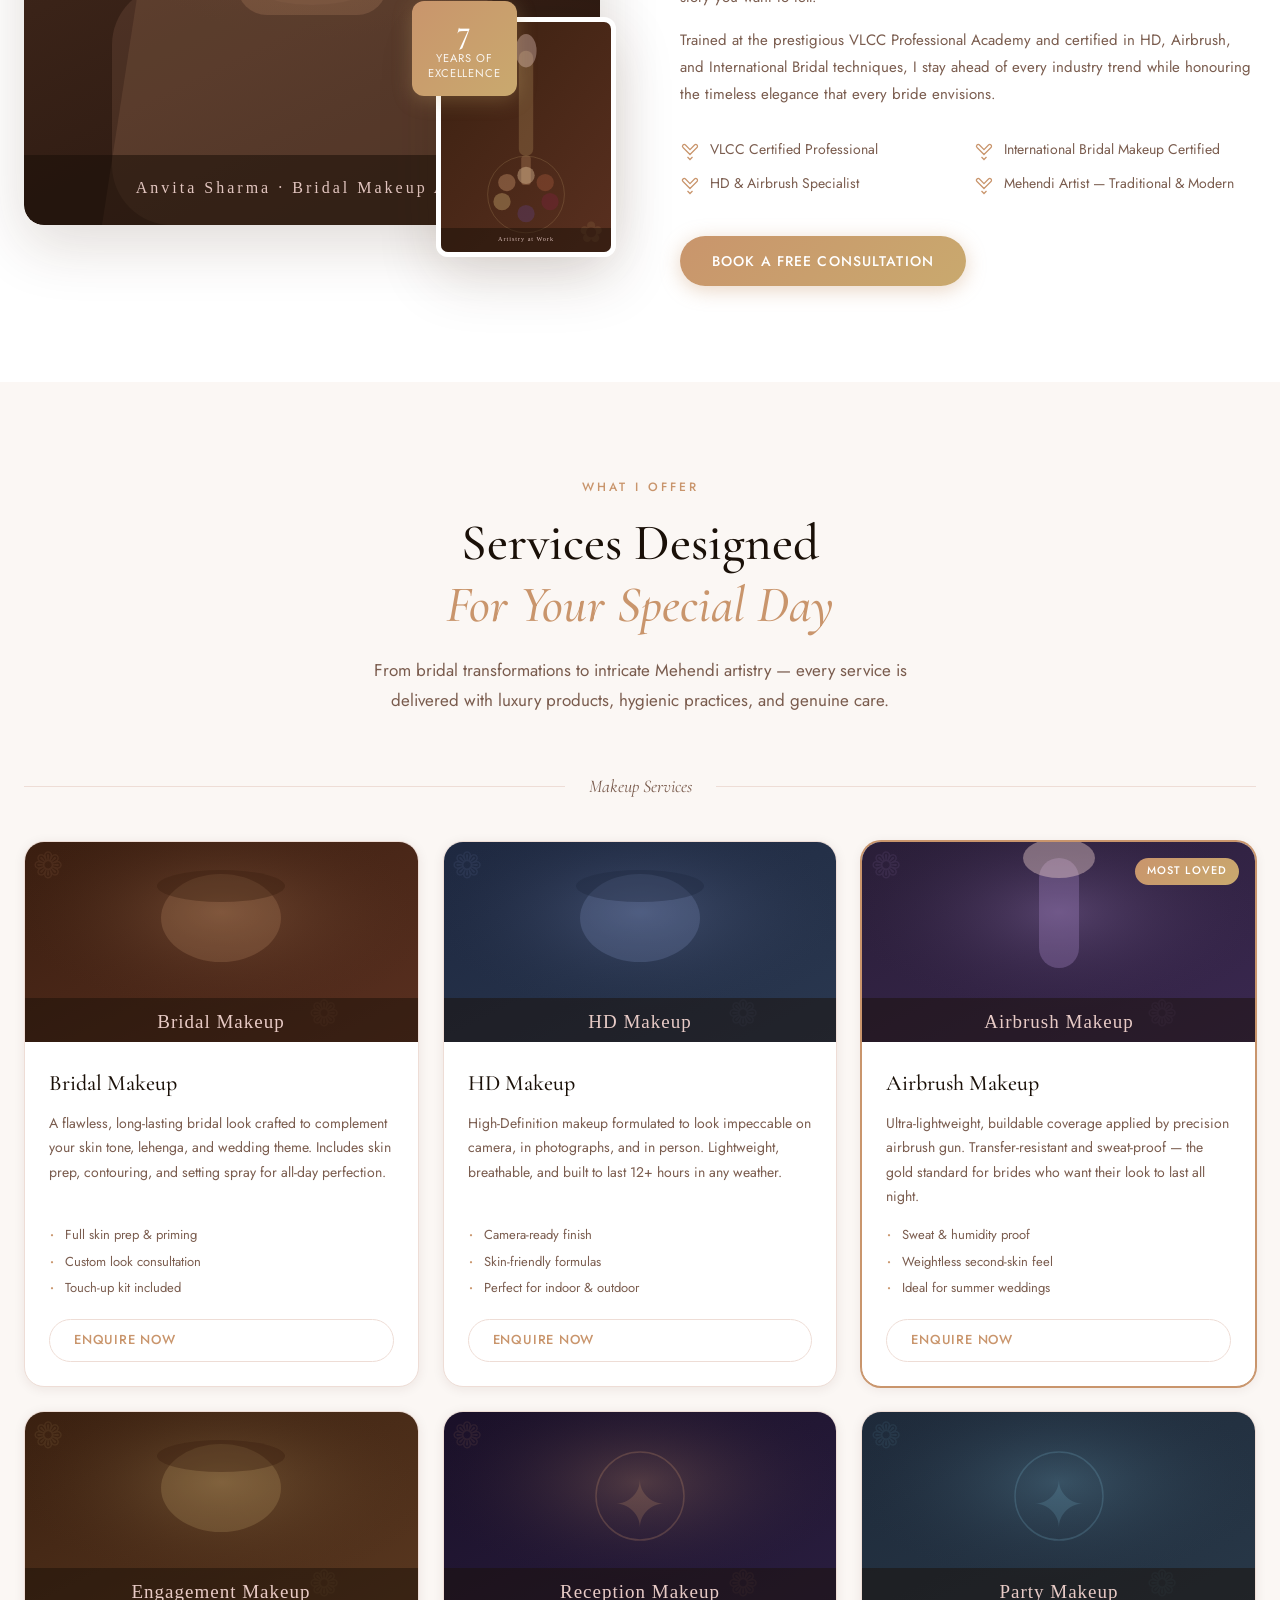
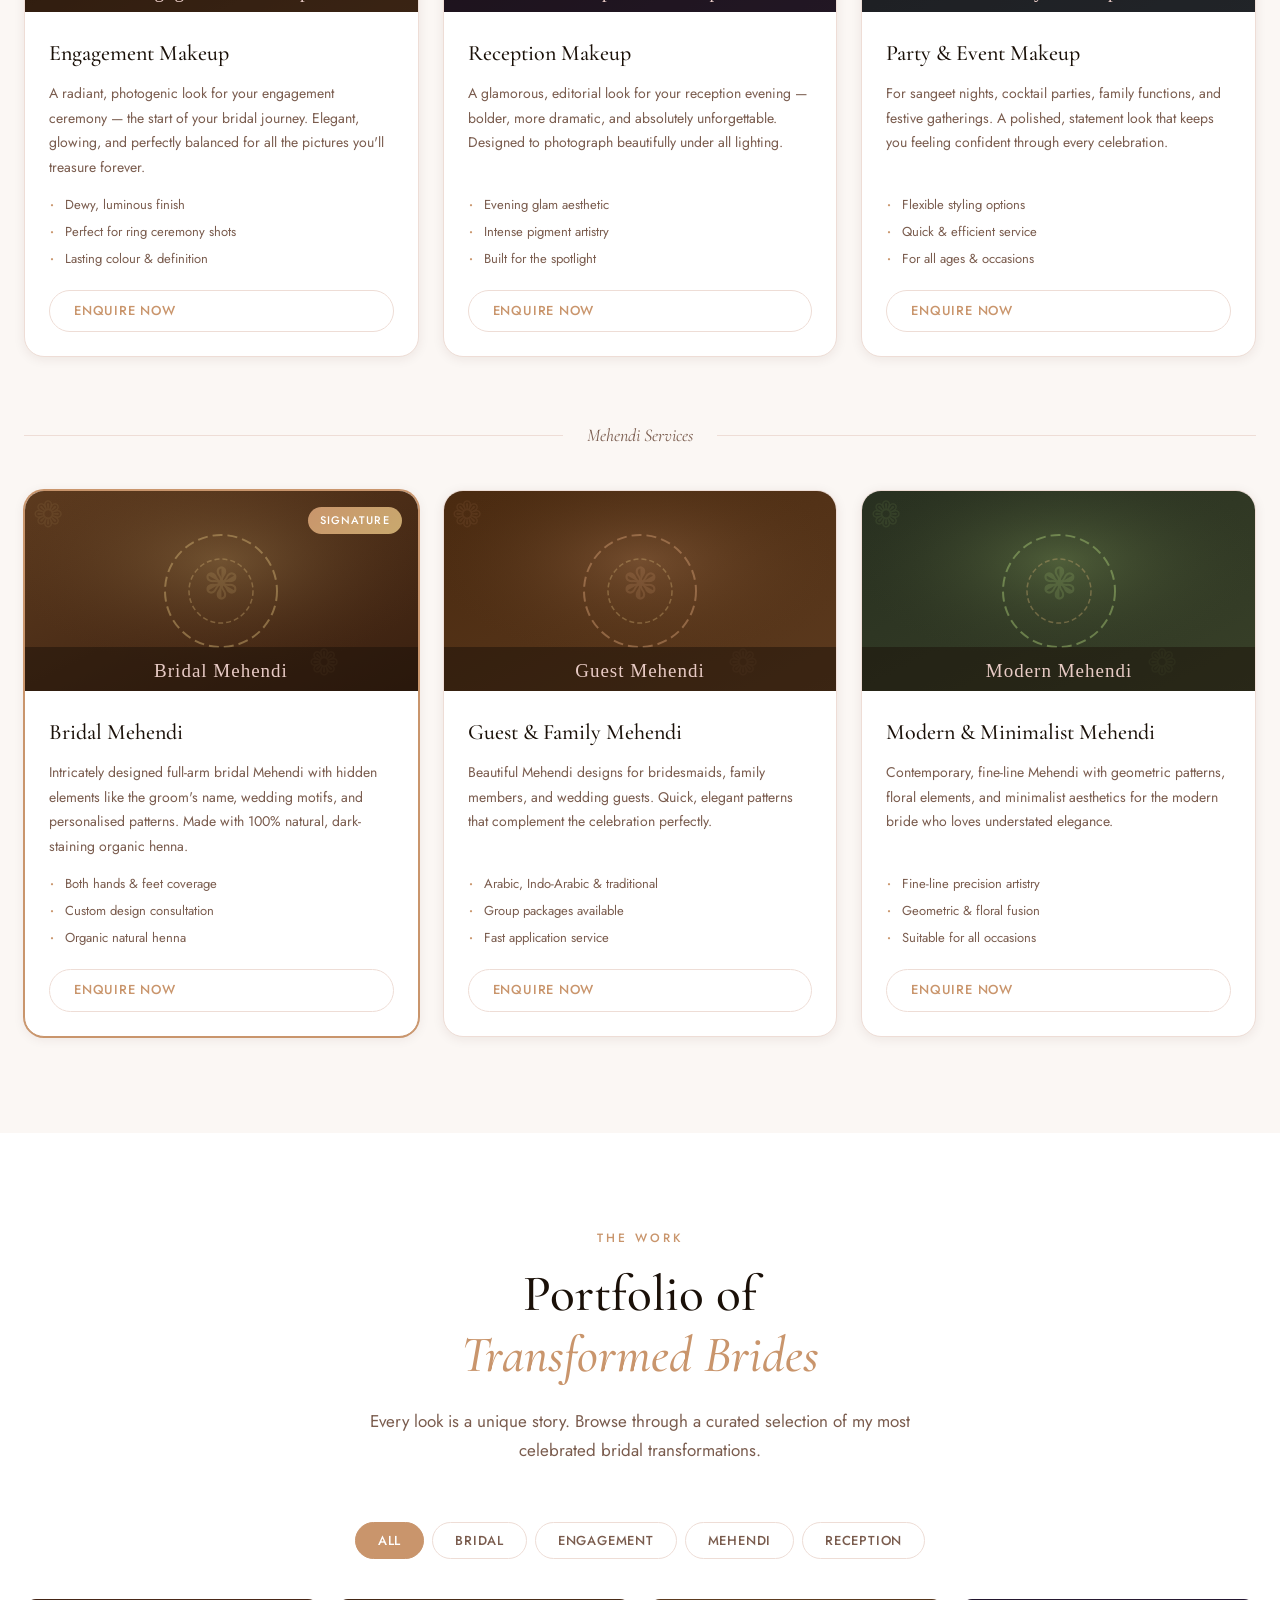
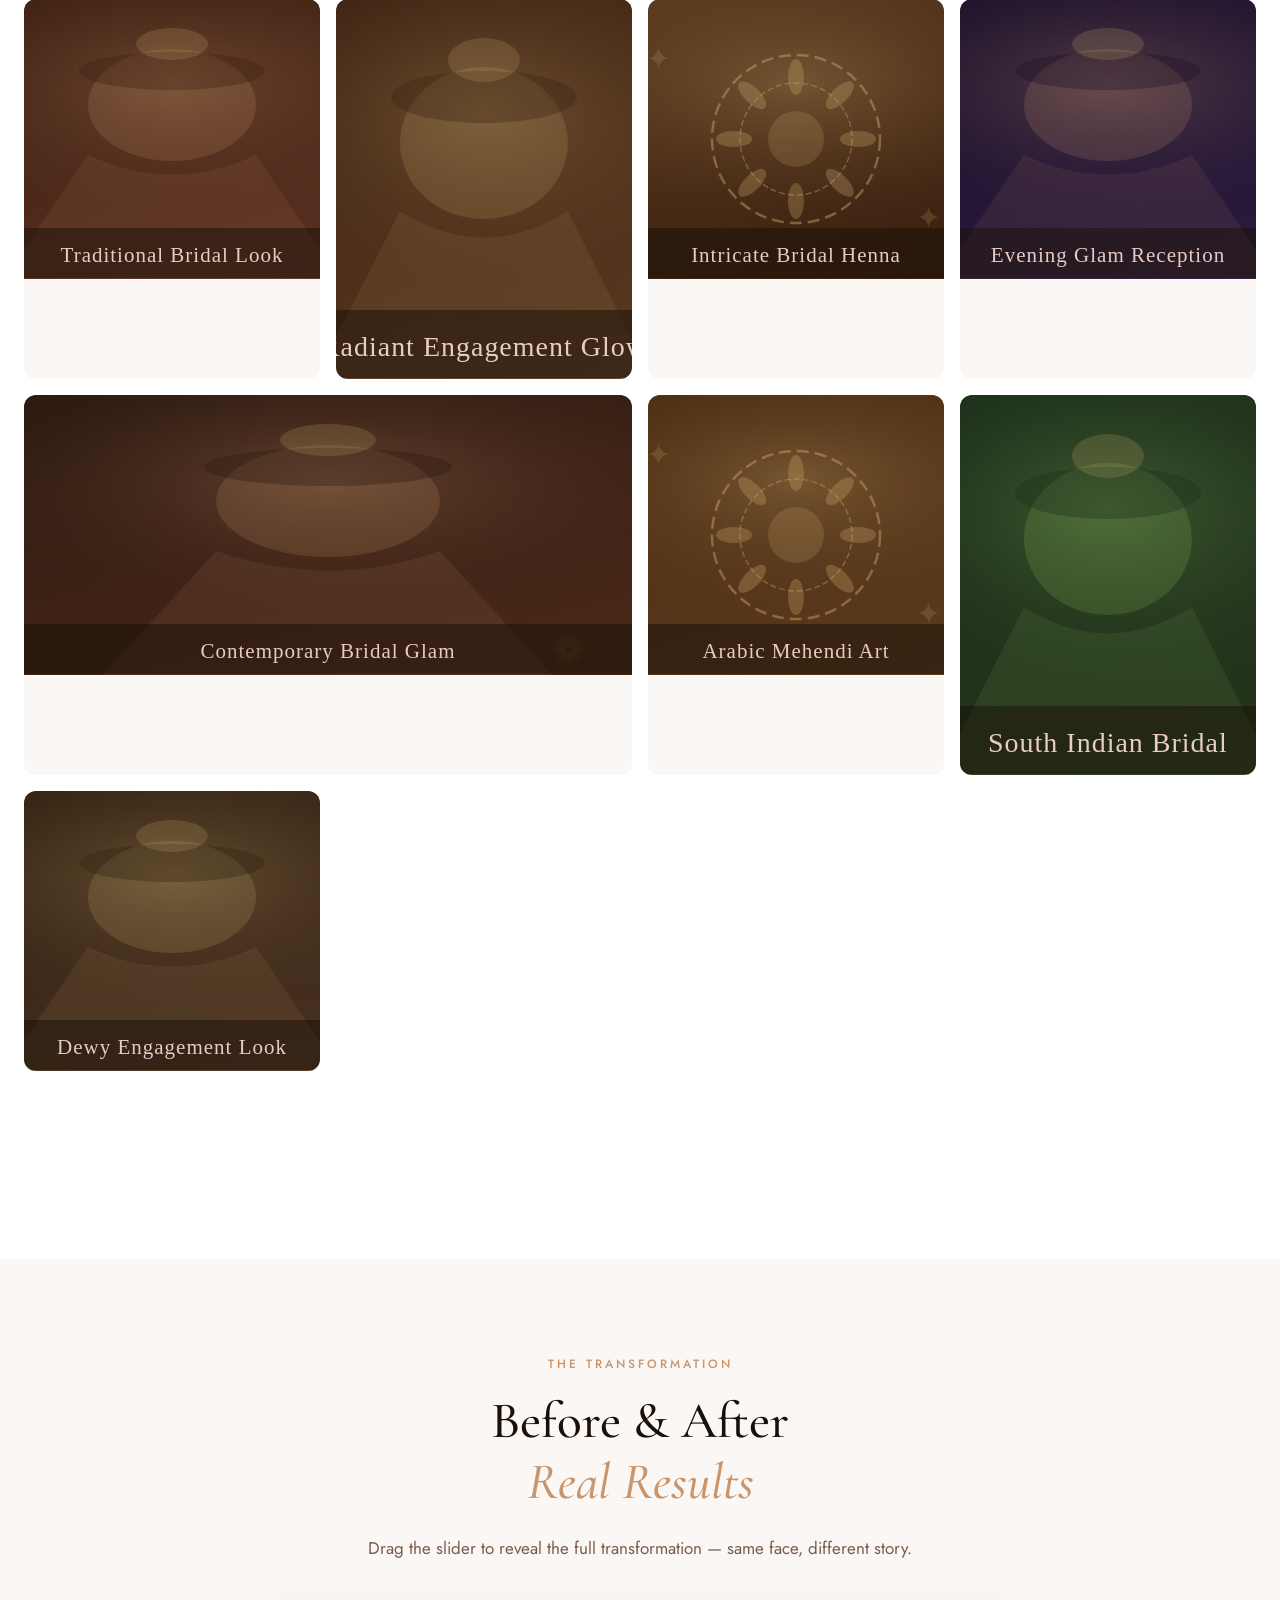
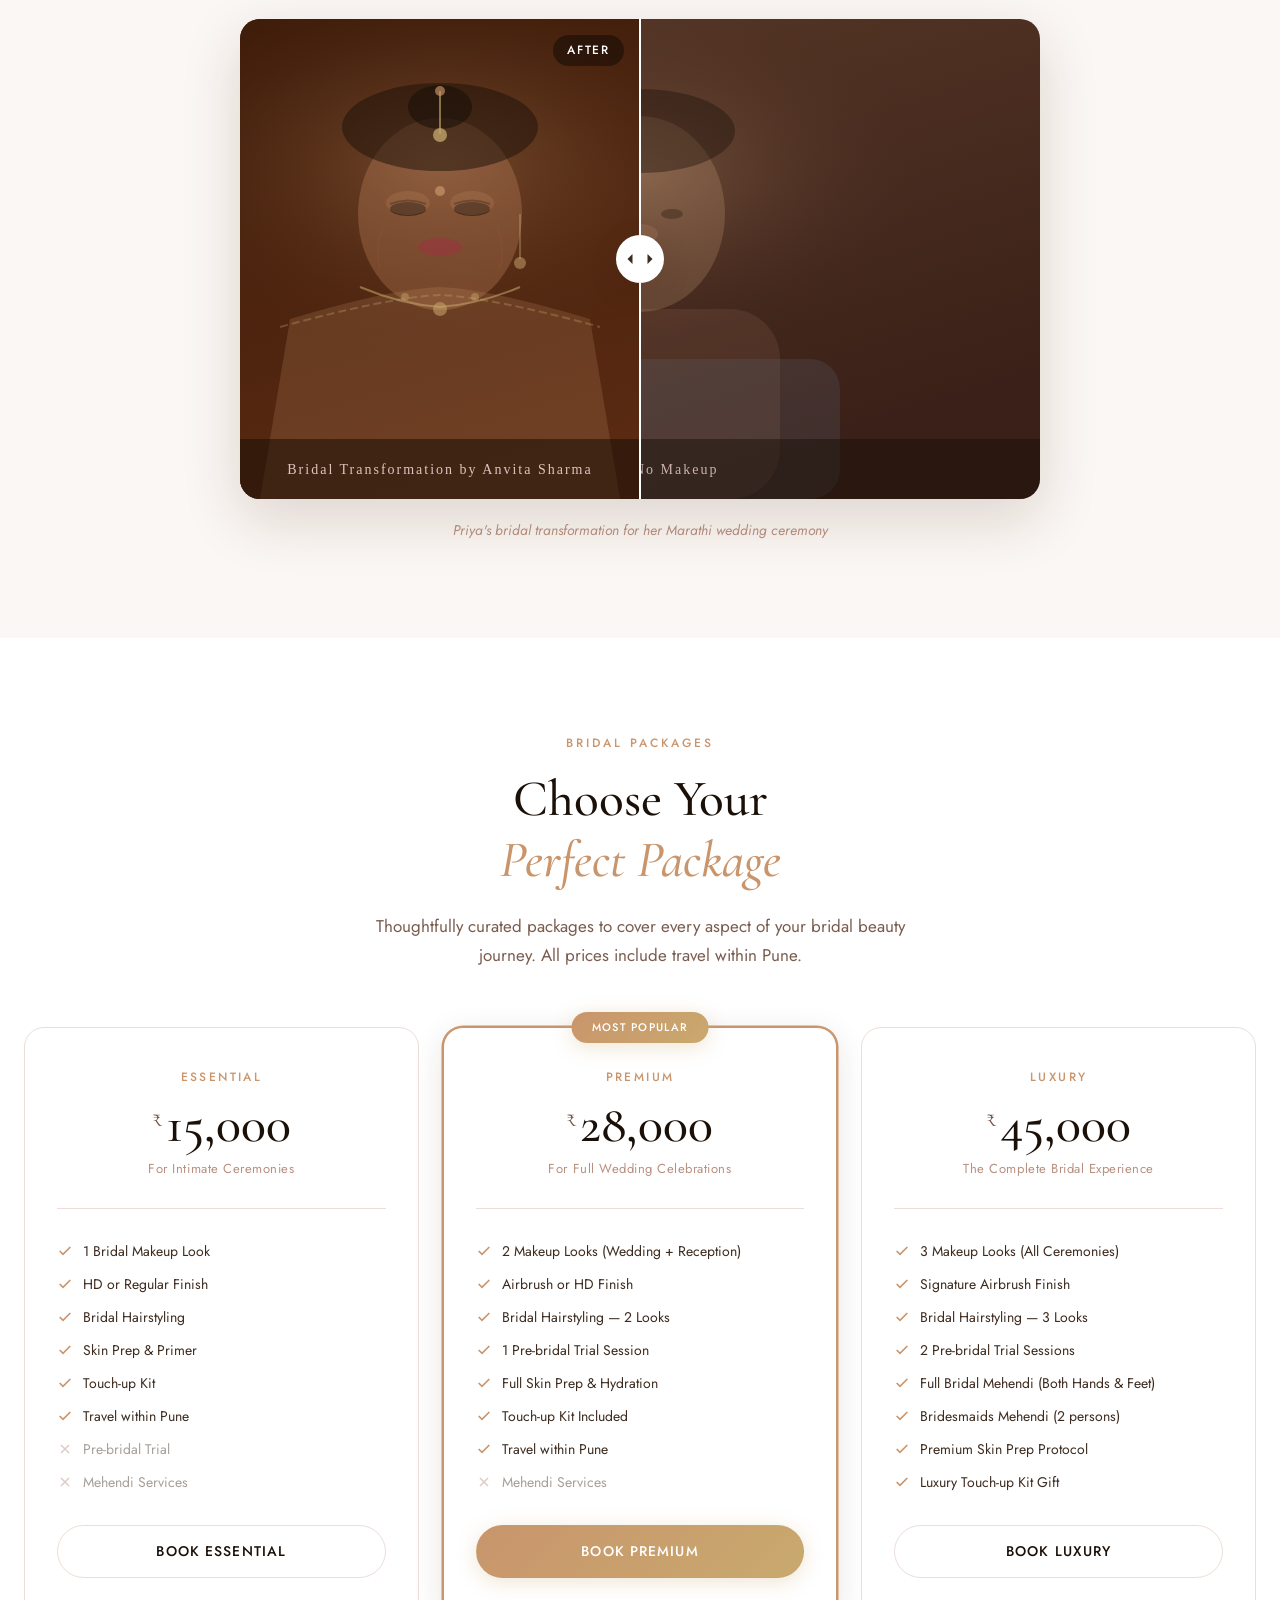
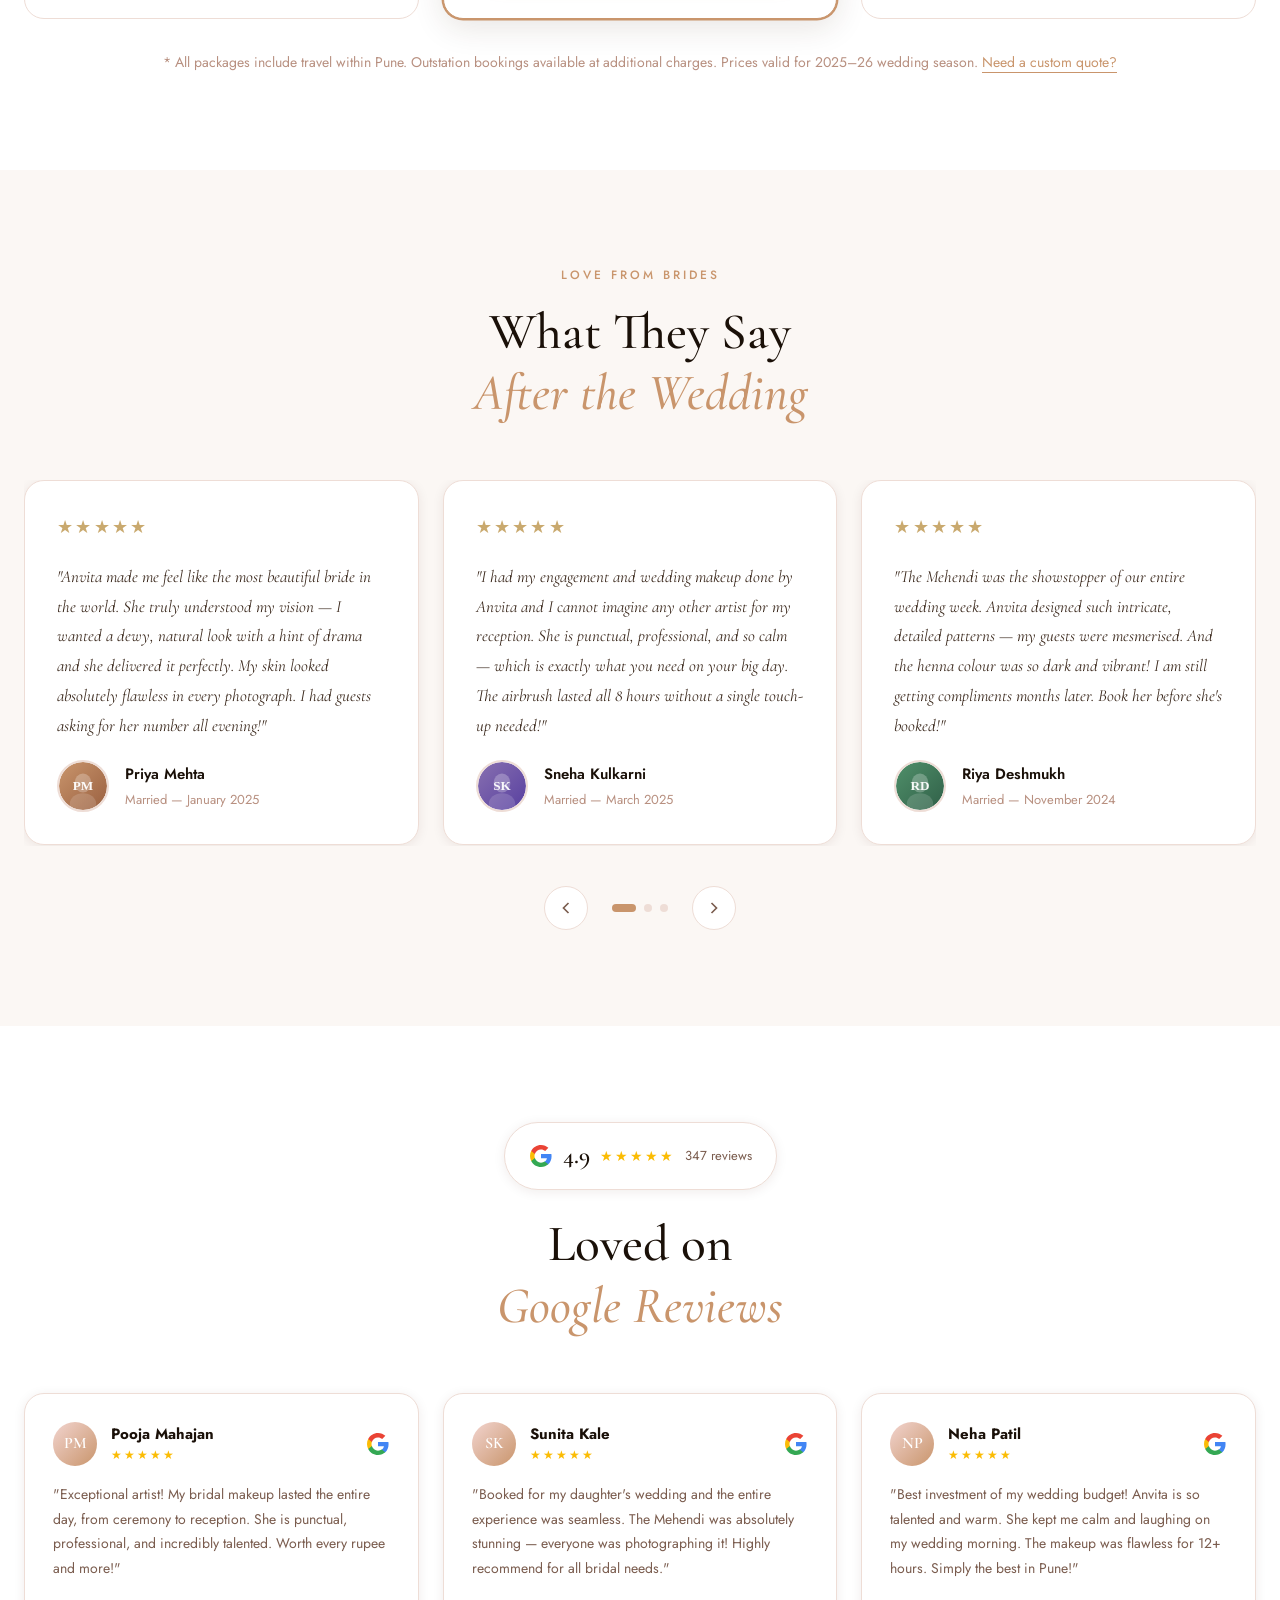
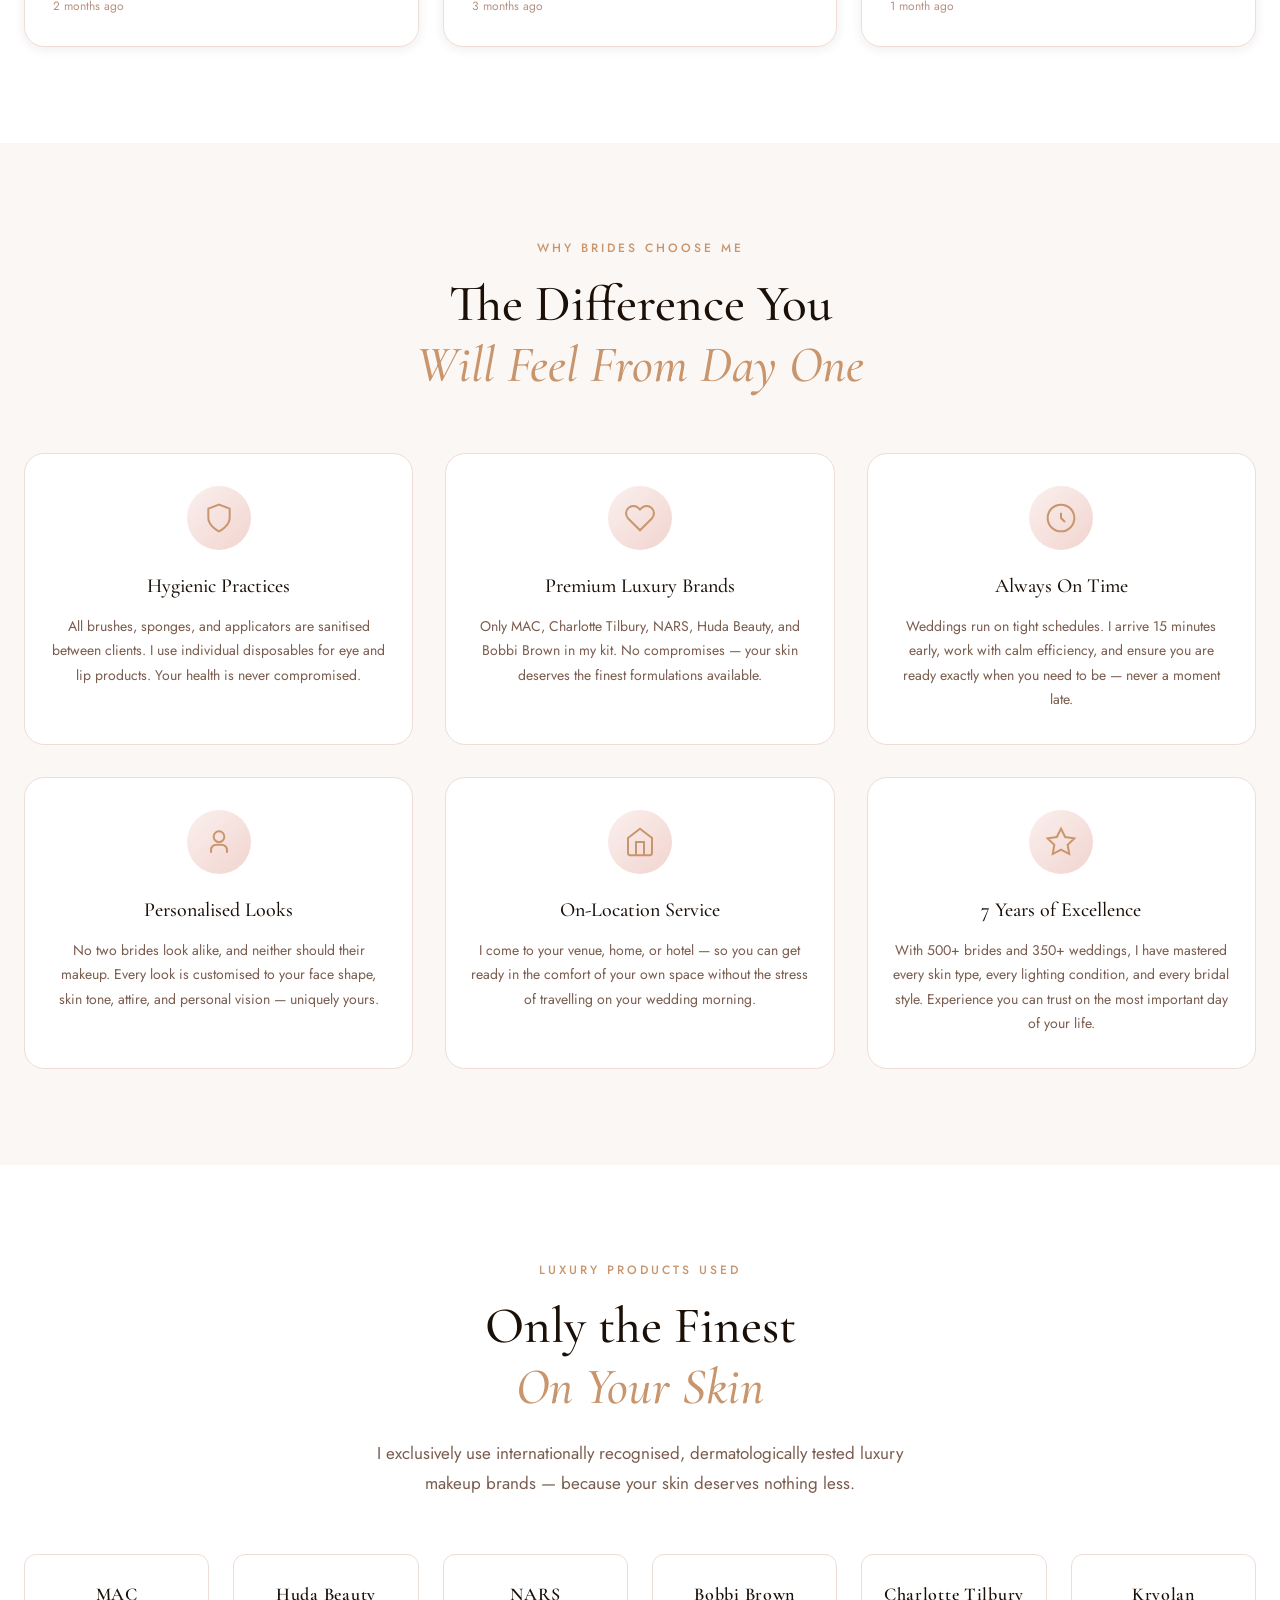
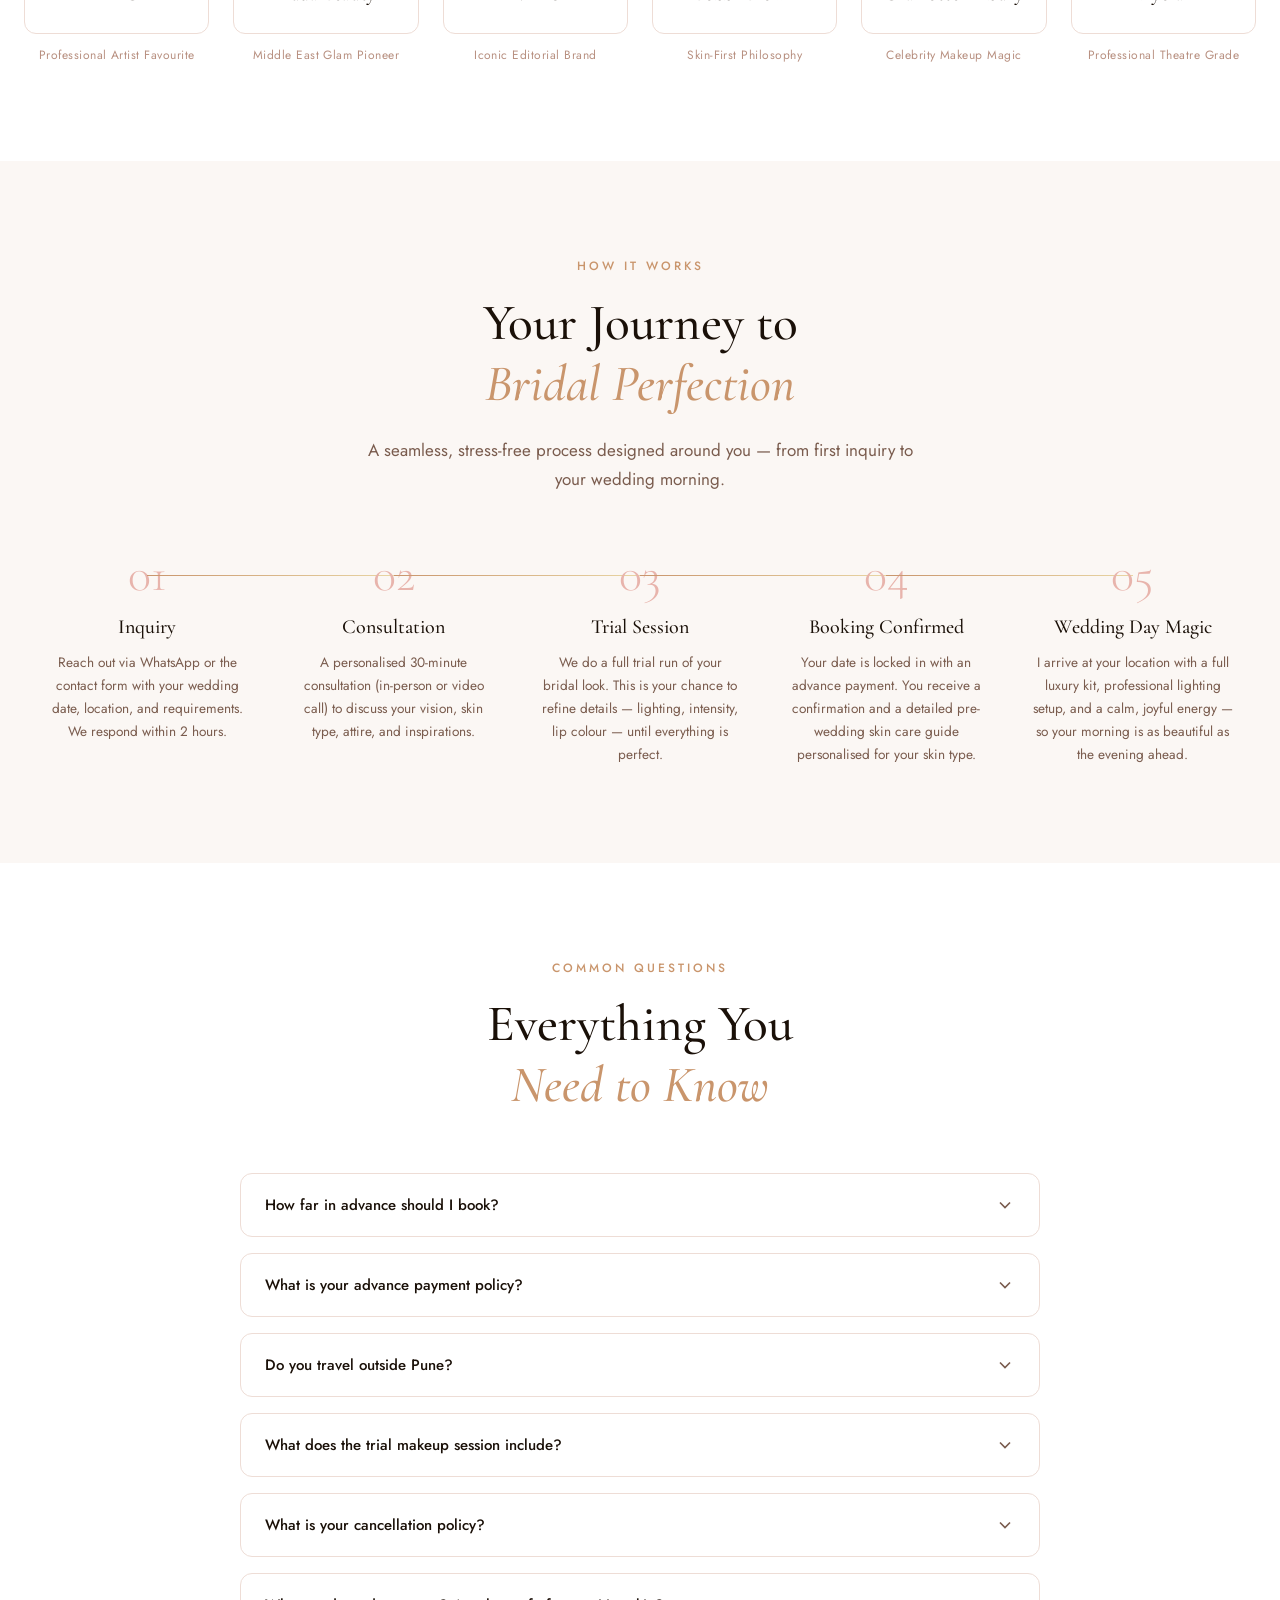
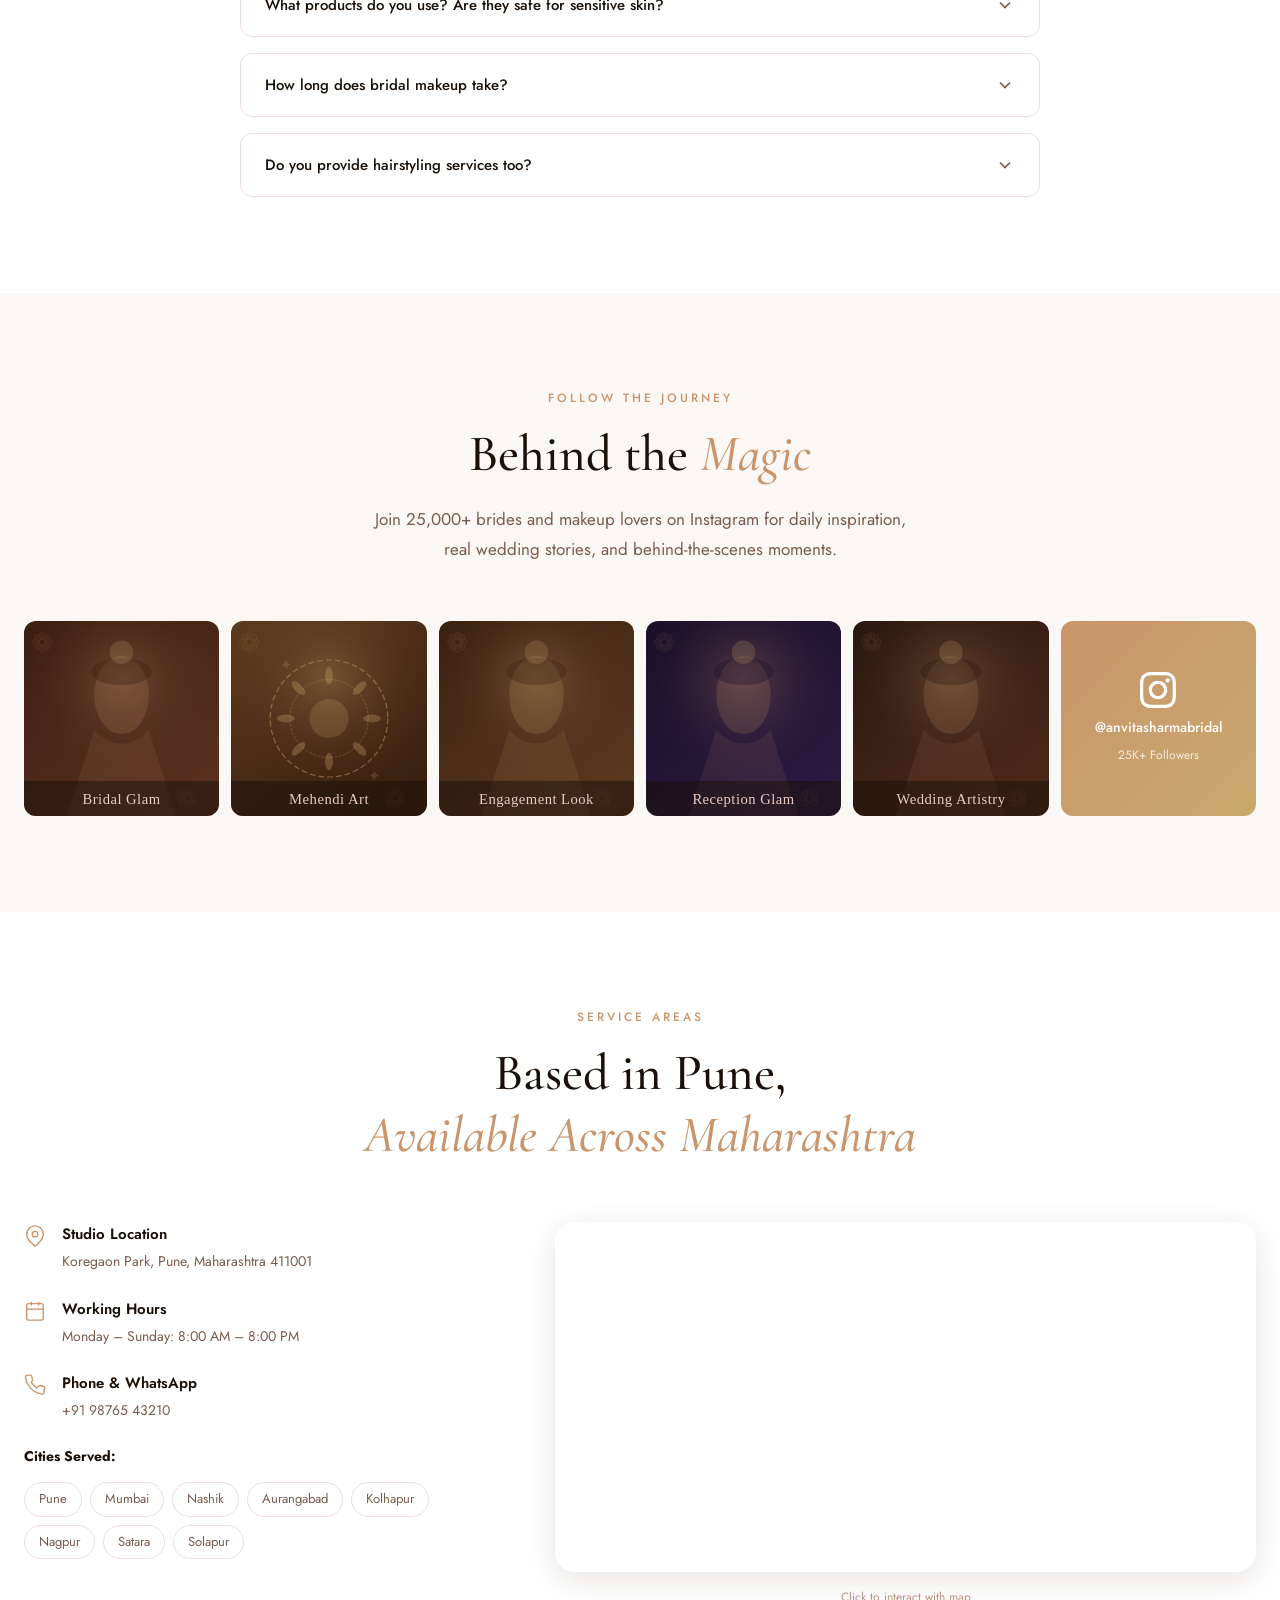
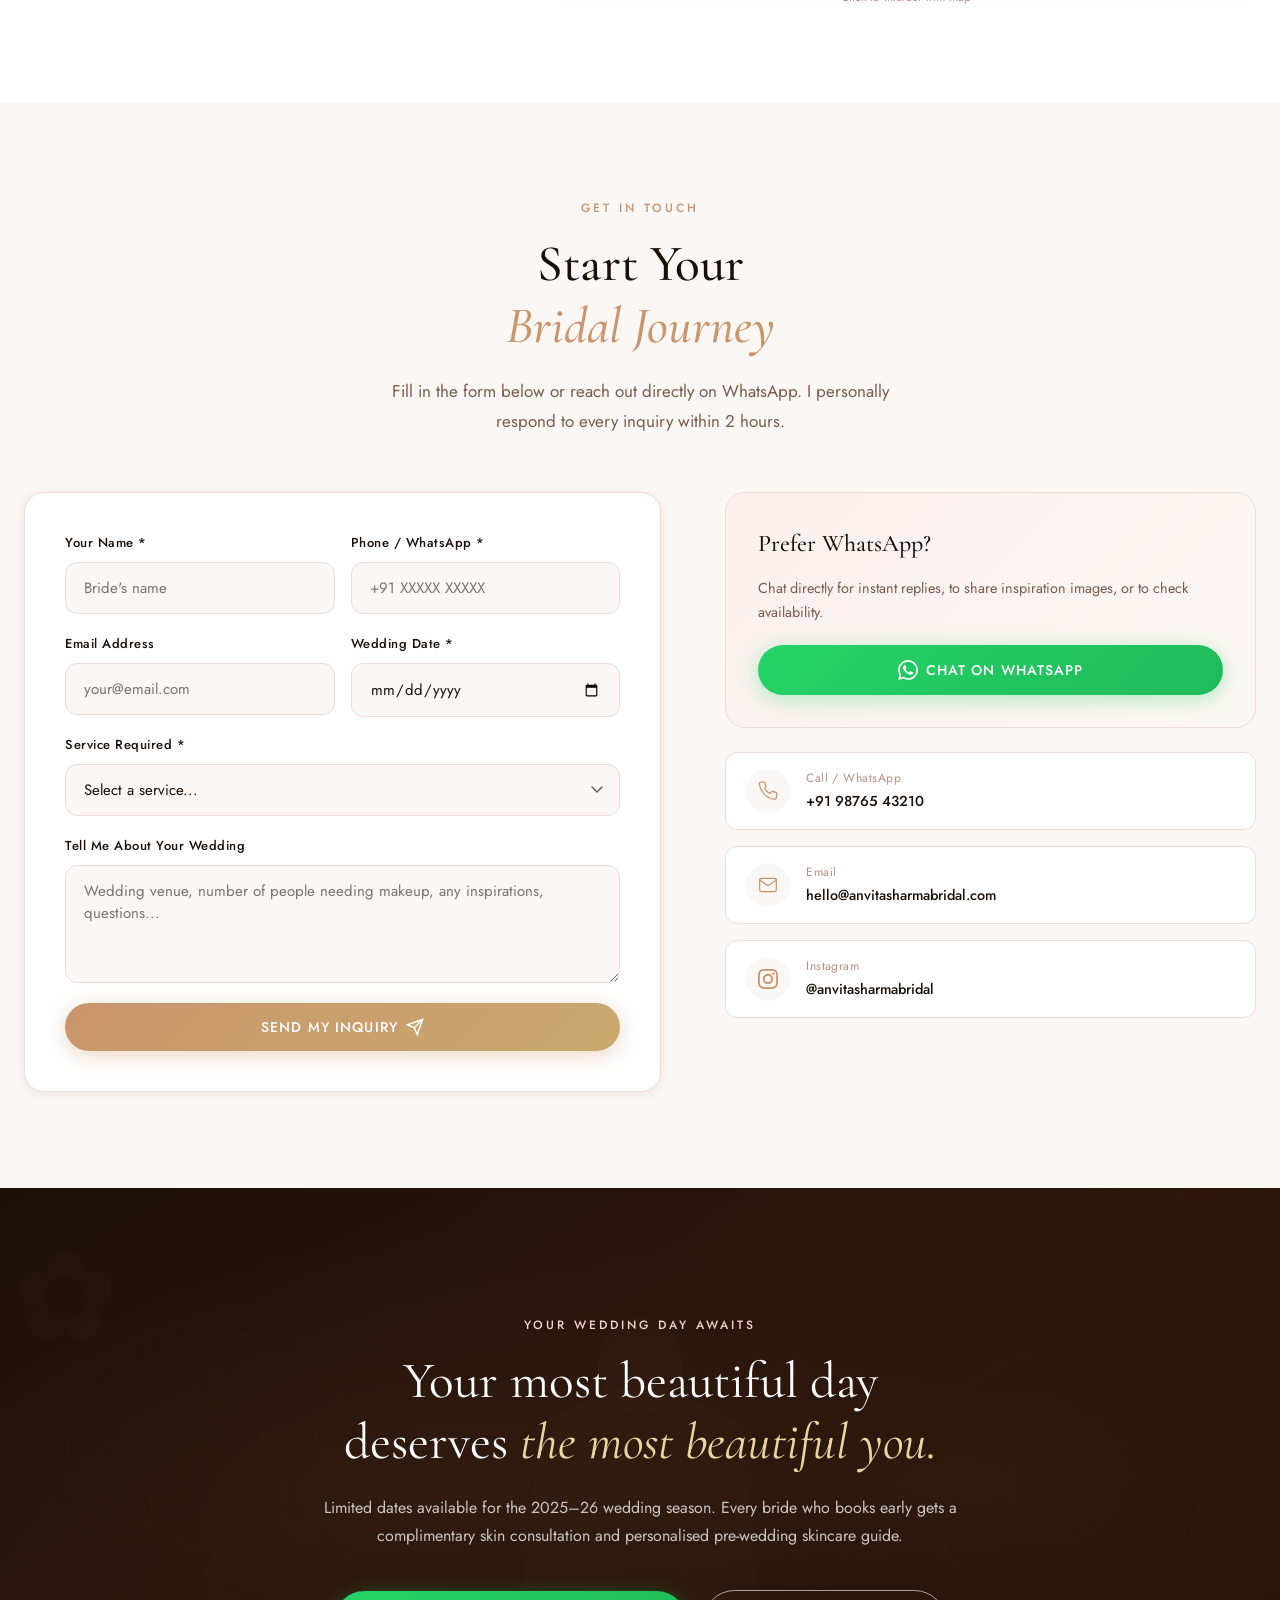
==== commit 1193f91b: "Add files via upload" ====
--- a/index.html
+++ b/index.html
@@ -152,7 +152,7 @@
     <section id="hero" class="hero-section" aria-label="Hero">
       <div class="hero-media">
         <img
-          src="https://images.unsplash.com/photo-1594997800931-4f77c43b4a09?w=1800&q=85"
+          src="[data-uri]"
           alt="Stunning bridal makeup transformation by Anvita Sharma"
           class="hero-bg-img"
           fetchpriority="high"
@@ -236,7 +236,7 @@
           <div class="about-images">
             <div class="about-img-main">
               <img
-                src="https://images.unsplash.com/photo-1487412947147-5cebf100ffc2?w=700&q=80"
+                src="[data-uri]"
                 alt="Anvita Sharma, luxury bridal makeup artist in Pune"
                 loading="lazy"
                 class="img-rounded"
@@ -244,7 +244,7 @@
             </div>
             <div class="about-img-accent">
               <img
-                src="https://images.unsplash.com/photo-1526500240245-7b0dde7ede81?w=400&q=80"
+                src="[data-uri]"
                 alt="Bridal makeup artistry detail"
                 loading="lazy"
                 class="img-rounded"
@@ -304,7 +304,7 @@
 
           <article class="service-card" aria-label="Bridal Makeup service">
             <div class="service-icon">
-              <img src="https://images.unsplash.com/photo-1583241800698-e8ab01830a6e?w=400&q=80" alt="Bridal makeup" loading="lazy" />
+              <img src="[data-uri]" alt="Bridal makeup" loading="lazy" />
             </div>
             <div class="service-body">
               <h3 class="service-title">Bridal Makeup</h3>
@@ -320,7 +320,7 @@
 
           <article class="service-card" aria-label="HD Makeup service">
             <div class="service-icon">
-              <img src="https://images.unsplash.com/photo-1512290923902-8a9f81dc236c?w=400&q=80" alt="HD Makeup" loading="lazy" />
+              <img src="[data-uri]" alt="HD Makeup" loading="lazy" />
             </div>
             <div class="service-body">
               <h3 class="service-title">HD Makeup</h3>
@@ -337,7 +337,7 @@
           <article class="service-card featured-service" aria-label="Airbrush Makeup service">
             <div class="service-badge-label">Most Loved</div>
             <div class="service-icon">
-              <img src="https://images.unsplash.com/photo-1522337360788-8b13dee7a37e?w=400&q=80" alt="Airbrush Makeup" loading="lazy" />
+              <img src="[data-uri]" alt="Airbrush Makeup" loading="lazy" />
             </div>
             <div class="service-body">
               <h3 class="service-title">Airbrush Makeup</h3>
@@ -353,7 +353,7 @@
 
           <article class="service-card" aria-label="Engagement Makeup service">
             <div class="service-icon">
-              <img src="https://images.unsplash.com/photo-1596178065887-1198b6148b2b?w=400&q=80" alt="Engagement Makeup" loading="lazy" />
+              <img src="[data-uri]" alt="Engagement Makeup" loading="lazy" />
             </div>
             <div class="service-body">
               <h3 class="service-title">Engagement Makeup</h3>
@@ -369,7 +369,7 @@
 
           <article class="service-card" aria-label="Reception Makeup service">
             <div class="service-icon">
-              <img src="https://images.unsplash.com/photo-1519671282429-b44a0ad7a3b7?w=400&q=80" alt="Reception Makeup" loading="lazy" />
+              <img src="[data-uri]" alt="Reception Makeup" loading="lazy" />
             </div>
             <div class="service-body">
               <h3 class="service-title">Reception Makeup</h3>
@@ -385,7 +385,7 @@
 
           <article class="service-card" aria-label="Party Makeup service">
             <div class="service-icon">
-              <img src="https://images.unsplash.com/photo-1515688594390-b649af70d282?w=400&q=80" alt="Party Makeup" loading="lazy" />
+              <img src="[data-uri]" alt="Party Makeup" loading="lazy" />
             </div>
             <div class="service-body">
               <h3 class="service-title">Party & Event Makeup</h3>
@@ -410,7 +410,7 @@
           <article class="service-card featured-service" aria-label="Bridal Mehendi service">
             <div class="service-badge-label">Signature</div>
             <div class="service-icon">
-              <img src="https://images.unsplash.com/photo-1600618528240-fb9fc964b853?w=400&q=80" alt="Bridal Mehendi" loading="lazy" />
+              <img src="[data-uri]" alt="Bridal Mehendi" loading="lazy" />
             </div>
             <div class="service-body">
               <h3 class="service-title">Bridal Mehendi</h3>
@@ -426,7 +426,7 @@
 
           <article class="service-card" aria-label="Guest Mehendi service">
             <div class="service-icon">
-              <img src="https://images.unsplash.com/photo-1583314965950-cd453a8cd893?w=400&q=80" alt="Guest Mehendi" loading="lazy" />
+              <img src="[data-uri]" alt="Guest Mehendi" loading="lazy" />
             </div>
             <div class="service-body">
               <h3 class="service-title">Guest & Family Mehendi</h3>
@@ -442,7 +442,7 @@
 
           <article class="service-card" aria-label="Modern Mehendi service">
             <div class="service-icon">
-              <img src="https://images.unsplash.com/photo-1611016186353-9af58c69a533?w=400&q=80" alt="Modern Mehendi" loading="lazy" />
+              <img src="[data-uri]" alt="Modern Mehendi" loading="lazy" />
             </div>
             <div class="service-body">
               <h3 class="service-title">Modern & Minimalist Mehendi</h3>
@@ -478,7 +478,7 @@
         <div class="portfolio-masonry" id="portfolio-grid">
 
           <div class="portfolio-item" data-category="bridal">
-            <img src="https://images.unsplash.com/photo-1594997800931-4f77c43b4a09?w=600&q=80" alt="Bridal makeup - traditional look" loading="lazy" />
+            <img src="[data-uri]" alt="Bridal makeup - traditional look" loading="lazy" />
             <div class="portfolio-overlay">
               <span class="portfolio-tag">Bridal</span>
               <h4>Traditional Bridal Look</h4>
@@ -489,7 +489,7 @@
           </div>
 
           <div class="portfolio-item portfolio-tall" data-category="engagement">
-            <img src="https://images.unsplash.com/photo-1596178065887-1198b6148b2b?w=600&q=80" alt="Engagement makeup look" loading="lazy" />
+            <img src="[data-uri]" alt="Engagement makeup look" loading="lazy" />
             <div class="portfolio-overlay">
               <span class="portfolio-tag">Engagement</span>
               <h4>Radiant Engagement Glow</h4>
@@ -500,7 +500,7 @@
           </div>
 
           <div class="portfolio-item" data-category="mehendi">
-            <img src="https://images.unsplash.com/photo-1600618528240-fb9fc964b853?w=600&q=80" alt="Bridal mehendi design" loading="lazy" />
+            <img src="[data-uri]" alt="Bridal mehendi design" loading="lazy" />
             <div class="portfolio-overlay">
               <span class="portfolio-tag">Mehendi</span>
               <h4>Intricate Bridal Henna</h4>
@@ -511,7 +511,7 @@
           </div>
 
           <div class="portfolio-item" data-category="reception">
-            <img src="https://images.unsplash.com/photo-1519671282429-b44a0ad7a3b7?w=600&q=80" alt="Reception glam makeup" loading="lazy" />
+            <img src="[data-uri]" alt="Reception glam makeup" loading="lazy" />
             <div class="portfolio-overlay">
               <span class="portfolio-tag">Reception</span>
               <h4>Evening Glam Reception</h4>
@@ -522,7 +522,7 @@
           </div>
 
           <div class="portfolio-item portfolio-wide" data-category="bridal">
-            <img src="https://images.unsplash.com/photo-1606293459339-aa5d34b23a15?w=800&q=80" alt="Modern bridal look" loading="lazy" />
+            <img src="[data-uri]" alt="Modern bridal look" loading="lazy" />
             <div class="portfolio-overlay">
               <span class="portfolio-tag">Bridal</span>
               <h4>Contemporary Bridal Glam</h4>
@@ -533,7 +533,7 @@
           </div>
 
           <div class="portfolio-item" data-category="mehendi">
-            <img src="https://images.unsplash.com/photo-1583314965950-cd453a8cd893?w=600&q=80" alt="Arabic mehendi design" loading="lazy" />
+            <img src="[data-uri]" alt="Arabic mehendi design" loading="lazy" />
             <div class="portfolio-overlay">
               <span class="portfolio-tag">Mehendi</span>
               <h4>Arabic Mehendi Art</h4>
@@ -544,7 +544,7 @@
           </div>
 
           <div class="portfolio-item portfolio-tall" data-category="bridal">
-            <img src="https://images.unsplash.com/photo-1583241800698-e8ab01830a6e?w=600&q=80" alt="South Indian bridal look" loading="lazy" />
+            <img src="[data-uri]" alt="South Indian bridal look" loading="lazy" />
             <div class="portfolio-overlay">
               <span class="portfolio-tag">Bridal</span>
               <h4>South Indian Bridal Look</h4>
@@ -555,7 +555,7 @@
           </div>
 
           <div class="portfolio-item" data-category="engagement">
-            <img src="https://images.unsplash.com/photo-1522337360788-8b13dee7a37e?w=600&q=80" alt="Engagement ceremony look" loading="lazy" />
+            <img src="[data-uri]" alt="Engagement ceremony look" loading="lazy" />
             <div class="portfolio-overlay">
               <span class="portfolio-tag">Engagement</span>
               <h4>Dewy Engagement Look</h4>
@@ -592,11 +592,11 @@
         <div class="ba-container">
           <div class="ba-slider-wrap" id="baSlider">
             <div class="ba-before">
-              <img src="https://images.unsplash.com/photo-1508214751196-bcfd4ca60f91?w=800&q=80" alt="Before bridal makeup" loading="lazy" />
+              <img src="[data-uri]" alt="Before bridal makeup" loading="lazy" />
               <span class="ba-label ba-label-before">Before</span>
             </div>
             <div class="ba-after">
-              <img src="https://images.unsplash.com/photo-1487412947147-5cebf100ffc2?w=800&q=80" alt="After bridal makeup transformation" loading="lazy" />
+              <img src="[data-uri]" alt="After bridal makeup transformation" loading="lazy" />
               <span class="ba-label ba-label-after">After</span>
             </div>
             <div class="ba-handle" id="baHandle" role="slider" aria-label="Before and after comparison slider" aria-valuenow="50" aria-valuemin="0" aria-valuemax="100" tabindex="0">
@@ -714,7 +714,7 @@
                 "Anvita made me feel like the most beautiful bride in the world. She truly understood my vision — I wanted a dewy, natural look with a hint of drama and she delivered it perfectly. My skin looked absolutely flawless in every photograph. I had guests asking for her number all evening!"
               </blockquote>
               <div class="testimonial-author">
-                <img src="https://images.unsplash.com/photo-1494790108377-be9c29b29330?w=80&q=80" alt="Priya Mehta" loading="lazy" />
+                <img src="[data-uri]" alt="Priya Mehta" loading="lazy" />
                 <div>
                   <strong>Priya Mehta</strong>
                   <span>Married — January 2025</span>
@@ -728,7 +728,7 @@
                 "I had my engagement and wedding makeup done by Anvita and I cannot imagine any other artist for my reception. She is punctual, professional, and so calm — which is exactly what you need on your big day. The airbrush lasted all 8 hours without a single touch-up needed!"
               </blockquote>
               <div class="testimonial-author">
-                <img src="https://images.unsplash.com/photo-1529626455594-4ff0802cfb7e?w=80&q=80" alt="Sneha Kulkarni" loading="lazy" />
+                <img src="[data-uri]" alt="Sneha Kulkarni" loading="lazy" />
                 <div>
                   <strong>Sneha Kulkarni</strong>
                   <span>Married — March 2025</span>
@@ -742,7 +742,7 @@
                 "The Mehendi was the showstopper of our entire wedding week. Anvita designed such intricate, detailed patterns — my guests were mesmerised. And the henna colour was so dark and vibrant! I am still getting compliments months later. Book her before she's booked!"
               </blockquote>
               <div class="testimonial-author">
-                <img src="https://images.unsplash.com/photo-1524504388940-b1c1722653e1?w=80&q=80" alt="Riya Deshmukh" loading="lazy" />
+                <img src="[data-uri]" alt="Riya Deshmukh" loading="lazy" />
                 <div>
                   <strong>Riya Deshmukh</strong>
                   <span>Married — November 2024</span>
@@ -756,7 +756,7 @@
                 "Booking Anvita was the best decision I made for my entire wedding. She is not just a makeup artist — she is an artist who understands your face, your personality, and your dreams. I cried when I saw myself in the mirror. Happy tears! Absolutely highly recommend."
               </blockquote>
               <div class="testimonial-author">
-                <img src="https://images.unsplash.com/photo-1531123897727-8f129e1688ce?w=80&q=80" alt="Ananya Joshi" loading="lazy" />
+                <img src="[data-uri]" alt="Ananya Joshi" loading="lazy" />
                 <div>
                   <strong>Ananya Joshi</strong>
                   <span>Married — December 2024</span>
@@ -770,7 +770,7 @@
                 "My mother-in-law could not stop complimenting how radiant I looked. Anvita's attention to detail is beyond words — she even matched my eyeshadow to the thread work on my lehenga! She is truly gifted and I feel so lucky to have had her on my wedding day."
               </blockquote>
               <div class="testimonial-author">
-                <img src="https://images.unsplash.com/photo-1488426862026-3ee34a7d66df?w=80&q=80" alt="Kavita Pawar" loading="lazy" />
+                <img src="[data-uri]" alt="Kavita Pawar" loading="lazy" />
                 <div>
                   <strong>Kavita Pawar</strong>
                   <span>Married — February 2025</span>
@@ -1094,25 +1094,25 @@
         </div>
         <div class="instagram-grid" aria-label="Instagram feed preview">
           <a href="https://www.instagram.com/anvitasharmabridal" target="_blank" rel="noopener noreferrer" class="insta-item" aria-label="Instagram post 1">
-            <img src="https://images.unsplash.com/photo-1594997800931-4f77c43b4a09?w=400&q=80" alt="Bridal look on Instagram" loading="lazy" />
+            <img src="[data-uri]" alt="Bridal look on Instagram" loading="lazy" />
             <div class="insta-overlay">
               <svg width="24" height="24" viewBox="0 0 24 24" fill="currentColor" aria-hidden="true"><path d="M12 2.163c3.204 0 3.584.012 4.85.07 3.252.148 4.771 1.691 4.919 4.919.058 1.265.069 1.645.069 4.849 0 3.205-.012 3.584-.069 4.849-.149 3.225-1.664 4.771-4.919 4.919-1.266.058-1.644.07-4.85.07-3.204 0-3.584-.012-4.849-.07-3.26-.149-4.771-1.699-4.919-4.92-.058-1.265-.07-1.644-.07-4.849 0-3.204.013-3.583.07-4.849.149-3.227 1.664-4.771 4.919-4.919 1.266-.057 1.645-.069 4.849-.069zm0-2.163c-3.259 0-3.667.014-4.947.072-4.358.2-6.78 2.618-6.98 6.98-.059 1.281-.073 1.689-.073 4.948 0 3.259.014 3.668.072 4.948.2 4.358 2.618 6.78 6.98 6.98 1.281.058 1.689.072 4.948.072 3.259 0 3.668-.014 4.948-.072 4.354-.2 6.782-2.618 6.979-6.98.059-1.28.073-1.689.073-4.948 0-3.259-.014-3.667-.072-4.947-.196-4.354-2.617-6.78-6.979-6.98-1.281-.059-1.69-.073-4.949-.073zm0 5.838c-3.403 0-6.162 2.759-6.162 6.162s2.759 6.163 6.162 6.163 6.162-2.759 6.162-6.163c0-3.403-2.759-6.162-6.162-6.162zm0 10.162c-2.209 0-4-1.79-4-4 0-2.209 1.791-4 4-4s4 1.791 4 4c0 2.21-1.791 4-4 4zm6.406-11.845c-.796 0-1.441.645-1.441 1.44s.645 1.44 1.441 1.44c.795 0 1.439-.645 1.439-1.44s-.644-1.44-1.439-1.44z"/></svg>
             </div>
           </a>
           <a href="https://www.instagram.com/anvitasharmabridal" target="_blank" rel="noopener noreferrer" class="insta-item" aria-label="Instagram post 2">
-            <img src="https://images.unsplash.com/photo-1600618528240-fb9fc964b853?w=400&q=80" alt="Mehendi art on Instagram" loading="lazy" />
+            <img src="[data-uri]" alt="Mehendi art on Instagram" loading="lazy" />
             <div class="insta-overlay"><svg width="24" height="24" viewBox="0 0 24 24" fill="currentColor" aria-hidden="true"><path d="M12 2.163c3.204 0 3.584.012 4.85.07 3.252.148 4.771 1.691 4.919 4.919.058 1.265.069 1.645.069 4.849 0 3.205-.012 3.584-.069 4.849-.149 3.225-1.664 4.771-4.919 4.919-1.266.058-1.644.07-4.85.07-3.204 0-3.584-.012-4.849-.07-3.26-.149-4.771-1.699-4.919-4.92-.058-1.265-.07-1.644-.07-4.849 0-3.204.013-3.583.07-4.849.149-3.227 1.664-4.771 4.919-4.919 1.266-.057 1.645-.069 4.849-.069zm0-2.163c-3.259 0-3.667.014-4.947.072-4.358.2-6.78 2.618-6.98 6.98-.059 1.281-.073 1.689-.073 4.948 0 3.259.014 3.668.072 4.948.2 4.358 2.618 6.78 6.98 6.98 1.281.058 1.689.072 4.948.072 3.259 0 3.668-.014 4.948-.072 4.354-.2 6.782-2.618 6.979-6.98.059-1.28.073-1.689.073-4.948 0-3.259-.014-3.667-.072-4.947-.196-4.354-2.617-6.78-6.979-6.98-1.281-.059-1.69-.073-4.949-.073zm0 5.838c-3.403 0-6.162 2.759-6.162 6.162s2.759 6.163 6.162 6.163 6.162-2.759 6.162-6.163c0-3.403-2.759-6.162-6.162-6.162zm0 10.162c-2.209 0-4-1.79-4-4 0-2.209 1.791-4 4-4s4 1.791 4 4c0 2.21-1.791 4-4 4zm6.406-11.845c-.796 0-1.441.645-1.441 1.44s.645 1.44 1.441 1.44c.795 0 1.439-.645 1.439-1.44s-.644-1.44-1.439-1.44z"/></svg></div>
           </a>
           <a href="https://www.instagram.com/anvitasharmabridal" target="_blank" rel="noopener noreferrer" class="insta-item" aria-label="Instagram post 3">
-            <img src="https://images.unsplash.com/photo-1596178065887-1198b6148b2b?w=400&q=80" alt="Engagement makeup on Instagram" loading="lazy" />
+            <img src="[data-uri]" alt="Engagement makeup on Instagram" loading="lazy" />
             <div class="insta-overlay"><svg width="24" height="24" viewBox="0 0 24 24" fill="currentColor" aria-hidden="true"><path d="M12 2.163c3.204 0 3.584.012 4.85.07 3.252.148 4.771 1.691 4.919 4.919.058 1.265.069 1.645.069 4.849 0 3.205-.012 3.584-.069 4.849-.149 3.225-1.664 4.771-4.919 4.919-1.266.058-1.644.07-4.85.07-3.204 0-3.584-.012-4.849-.07-3.26-.149-4.771-1.699-4.919-4.92-.058-1.265-.07-1.644-.07-4.849 0-3.204.013-3.583.07-4.849.149-3.227 1.664-4.771 4.919-4.919 1.266-.057 1.645-.069 4.849-.069zm0-2.163c-3.259 0-3.667.014-4.947.072-4.358.2-6.78 2.618-6.98 6.98-.059 1.281-.073 1.689-.073 4.948 0 3.259.014 3.668.072 4.948.2 4.358 2.618 6.78 6.98 6.98 1.281.058 1.689.072 4.948.072 3.259 0 3.668-.014 4.948-.072 4.354-.2 6.782-2.618 6.979-6.98.059-1.28.073-1.689.073-4.948 0-3.259-.014-3.667-.072-4.947-.196-4.354-2.617-6.78-6.979-6.98-1.281-.059-1.69-.073-4.949-.073zm0 5.838c-3.403 0-6.162 2.759-6.162 6.162s2.759 6.163 6.162 6.163 6.162-2.759 6.162-6.163c0-3.403-2.759-6.162-6.162-6.162zm0 10.162c-2.209 0-4-1.79-4-4 0-2.209 1.791-4 4-4s4 1.791 4 4c0 2.21-1.791 4-4 4zm6.406-11.845c-.796 0-1.441.645-1.441 1.44s.645 1.44 1.441 1.44c.795 0 1.439-.645 1.439-1.44s-.644-1.44-1.439-1.44z"/></svg></div>
           </a>
           <a href="https://www.instagram.com/anvitasharmabridal" target="_blank" rel="noopener noreferrer" class="insta-item" aria-label="Instagram post 4">
-            <img src="https://images.unsplash.com/photo-1519671282429-b44a0ad7a3b7?w=400&q=80" alt="Reception makeup on Instagram" loading="lazy" />
+            <img src="[data-uri]" alt="Reception makeup on Instagram" loading="lazy" />
             <div class="insta-overlay"><svg width="24" height="24" viewBox="0 0 24 24" fill="currentColor" aria-hidden="true"><path d="M12 2.163c3.204 0 3.584.012 4.85.07 3.252.148 4.771 1.691 4.919 4.919.058 1.265.069 1.645.069 4.849 0 3.205-.012 3.584-.069 4.849-.149 3.225-1.664 4.771-4.919 4.919-1.266.058-1.644.07-4.85.07-3.204 0-3.584-.012-4.849-.07-3.26-.149-4.771-1.699-4.919-4.92-.058-1.265-.07-1.644-.07-4.849 0-3.204.013-3.583.07-4.849.149-3.227 1.664-4.771 4.919-4.919 1.266-.057 1.645-.069 4.849-.069zm0-2.163c-3.259 0-3.667.014-4.947.072-4.358.2-6.78 2.618-6.98 6.98-.059 1.281-.073 1.689-.073 4.948 0 3.259.014 3.668.072 4.948.2 4.358 2.618 6.78 6.98 6.98 1.281.058 1.689.072 4.948.072 3.259 0 3.668-.014 4.948-.072 4.354-.2 6.782-2.618 6.979-6.98.059-1.28.073-1.689.073-4.948 0-3.259-.014-3.667-.072-4.947-.196-4.354-2.617-6.78-6.979-6.98-1.281-.059-1.69-.073-4.949-.073zm0 5.838c-3.403 0-6.162 2.759-6.162 6.162s2.759 6.163 6.162 6.163 6.162-2.759 6.162-6.163c0-3.403-2.759-6.162-6.162-6.162zm0 10.162c-2.209 0-4-1.79-4-4 0-2.209 1.791-4 4-4s4 1.791 4 4c0 2.21-1.791 4-4 4zm6.406-11.845c-.796 0-1.441.645-1.441 1.44s.645 1.44 1.441 1.44c.795 0 1.439-.645 1.439-1.44s-.644-1.44-1.439-1.44z"/></svg></div>
           </a>
           <a href="https://www.instagram.com/anvitasharmabridal" target="_blank" rel="noopener noreferrer" class="insta-item" aria-label="Instagram post 5">
-            <img src="https://images.unsplash.com/photo-1583241800698-e8ab01830a6e?w=400&q=80" alt="Wedding makeup on Instagram" loading="lazy" />
+            <img src="[data-uri]" alt="Wedding makeup on Instagram" loading="lazy" />
             <div class="insta-overlay"><svg width="24" height="24" viewBox="0 0 24 24" fill="currentColor" aria-hidden="true"><path d="M12 2.163c3.204 0 3.584.012 4.85.07 3.252.148 4.771 1.691 4.919 4.919.058 1.265.069 1.645.069 4.849 0 3.205-.012 3.584-.069 4.849-.149 3.225-1.664 4.771-4.919 4.919-1.266.058-1.644.07-4.85.07-3.204 0-3.584-.012-4.849-.07-3.26-.149-4.771-1.699-4.919-4.92-.058-1.265-.07-1.644-.07-4.849 0-3.204.013-3.583.07-4.849.149-3.227 1.664-4.771 4.919-4.919 1.266-.057 1.645-.069 4.849-.069zm0-2.163c-3.259 0-3.667.014-4.947.072-4.358.2-6.78 2.618-6.98 6.98-.059 1.281-.073 1.689-.073 4.948 0 3.259.014 3.668.072 4.948.2 4.358 2.618 6.78 6.98 6.98 1.281.058 1.689.072 4.948.072 3.259 0 3.668-.014 4.948-.072 4.354-.2 6.782-2.618 6.979-6.98.059-1.28.073-1.689.073-4.948 0-3.259-.014-3.667-.072-4.947-.196-4.354-2.617-6.78-6.979-6.98-1.281-.059-1.69-.073-4.949-.073zm0 5.838c-3.403 0-6.162 2.759-6.162 6.162s2.759 6.163 6.162 6.163 6.162-2.759 6.162-6.163c0-3.403-2.759-6.162-6.162-6.162zm0 10.162c-2.209 0-4-1.79-4-4 0-2.209 1.791-4 4-4s4 1.791 4 4c0 2.21-1.791 4-4 4zm6.406-11.845c-.796 0-1.441.645-1.441 1.44s.645 1.44 1.441 1.44c.795 0 1.439-.645 1.439-1.44s-.644-1.44-1.439-1.44z"/></svg></div>
           </a>
           <a href="https://www.instagram.com/anvitasharmabridal" target="_blank" rel="noopener noreferrer" class="insta-item insta-cta-item" aria-label="Follow on Instagram">
@@ -1288,7 +1288,7 @@
     <!-- ===== FINAL CTA SECTION ===== -->
     <section class="final-cta-section" aria-labelledby="final-cta-heading">
       <div class="final-cta-bg">
-        <img src="https://images.unsplash.com/photo-1606293459339-aa5d34b23a15?w=1600&q=80" alt="Bridal wedding atmosphere" loading="lazy" />
+        <img src="[data-uri]" alt="Bridal wedding atmosphere" loading="lazy" />
         <div class="final-cta-overlay"></div>
       </div>
       <div class="container">
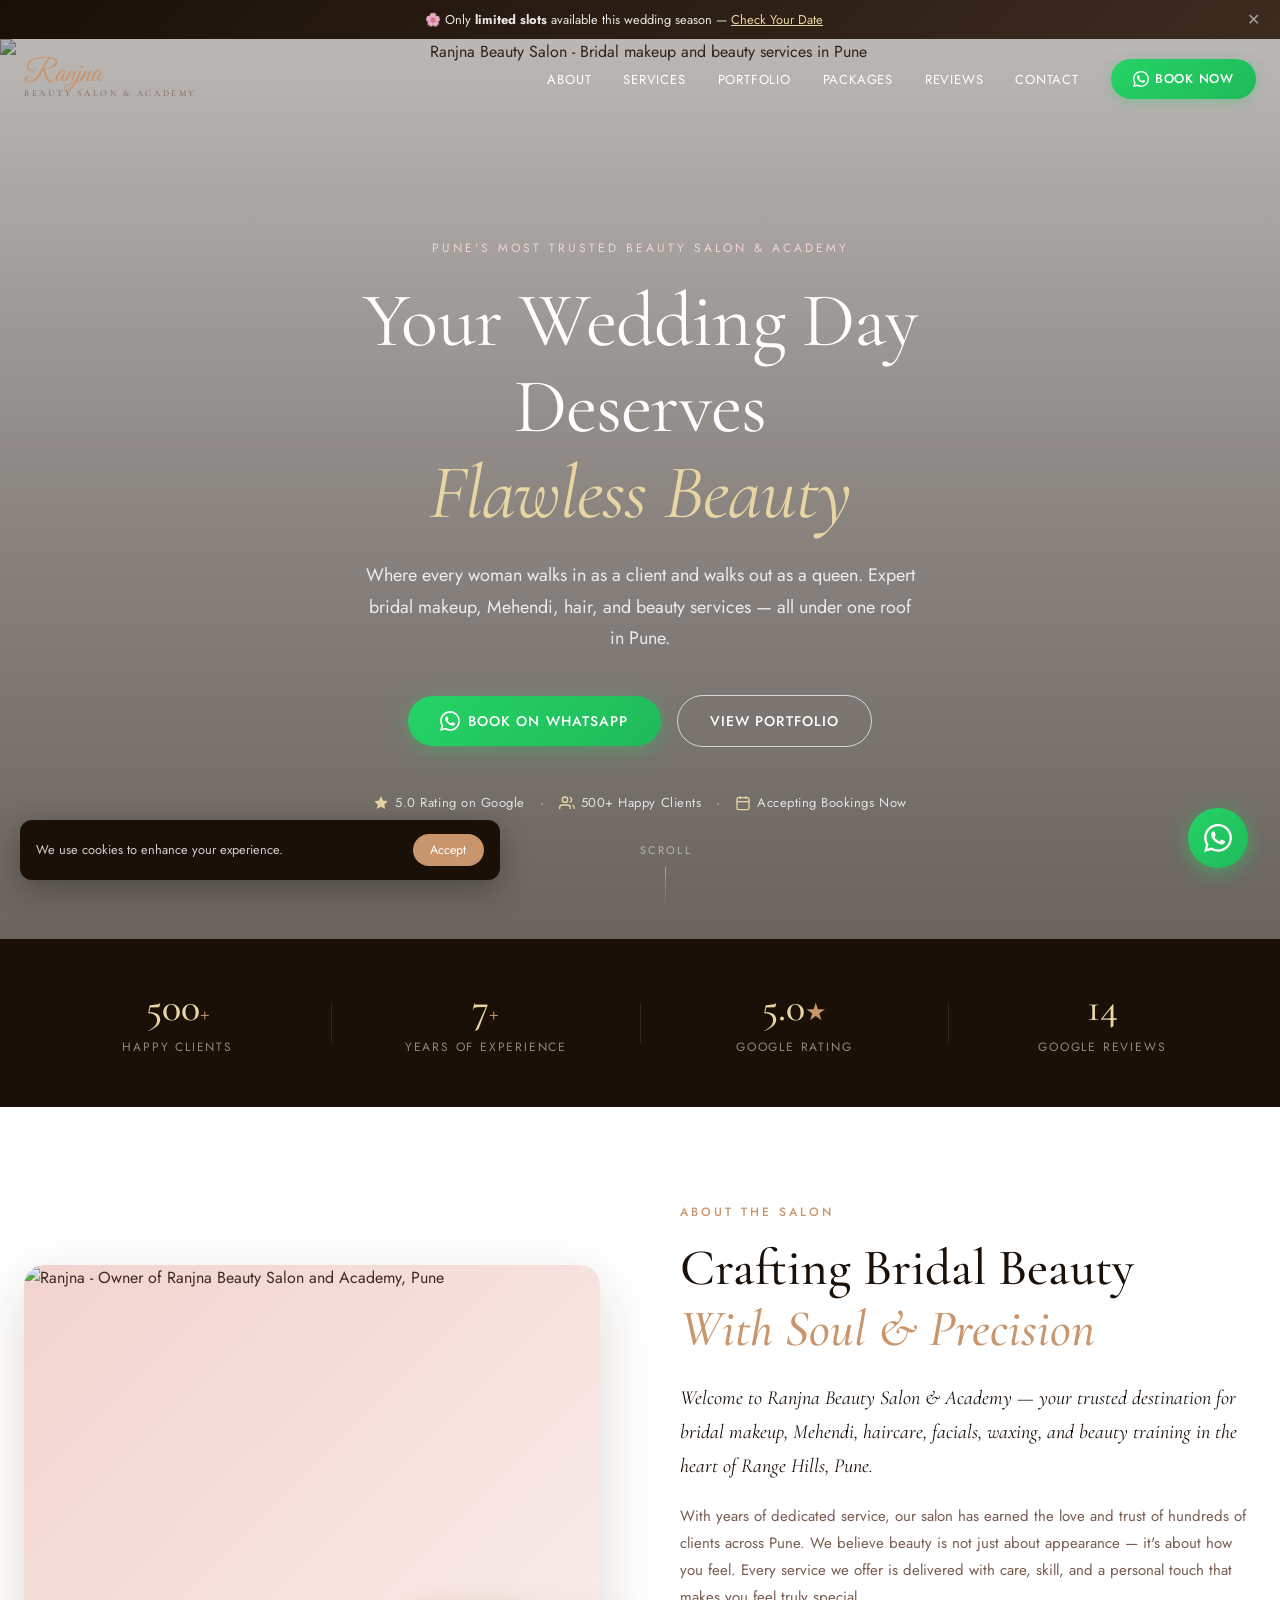
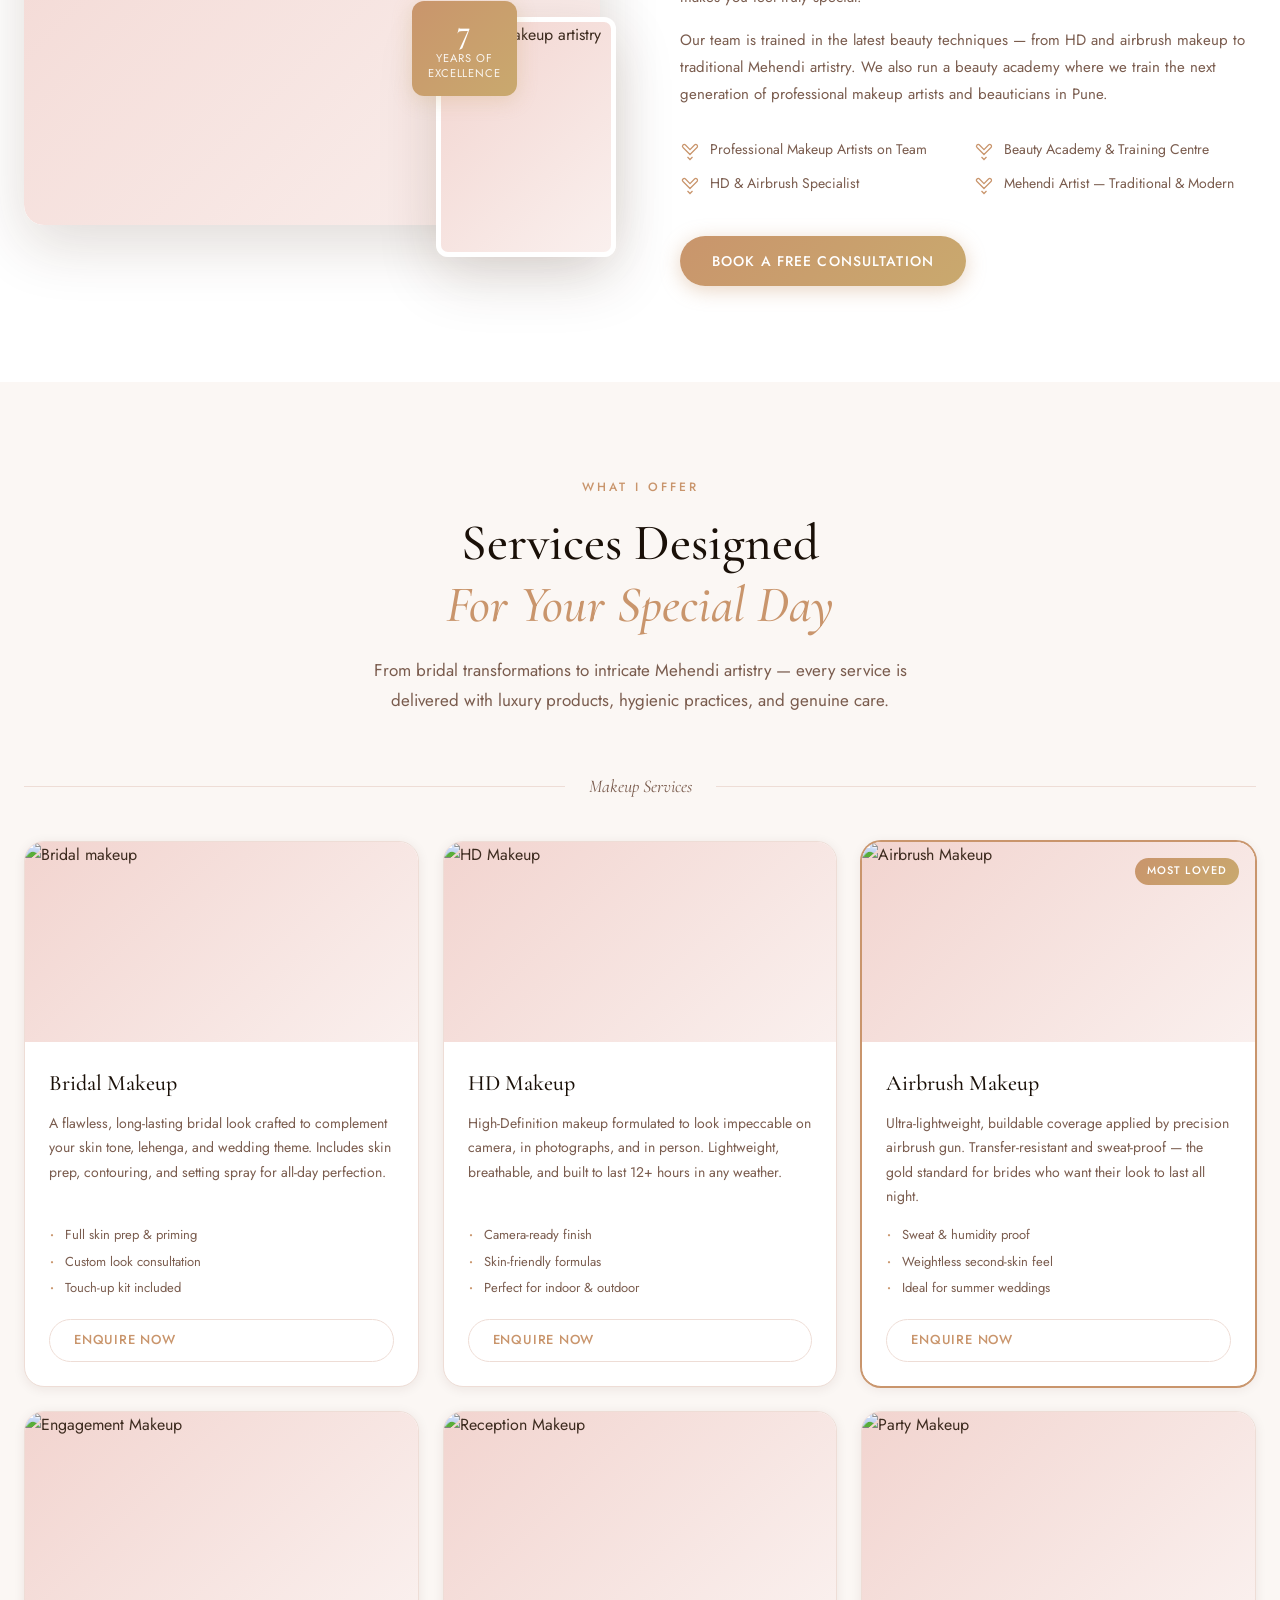
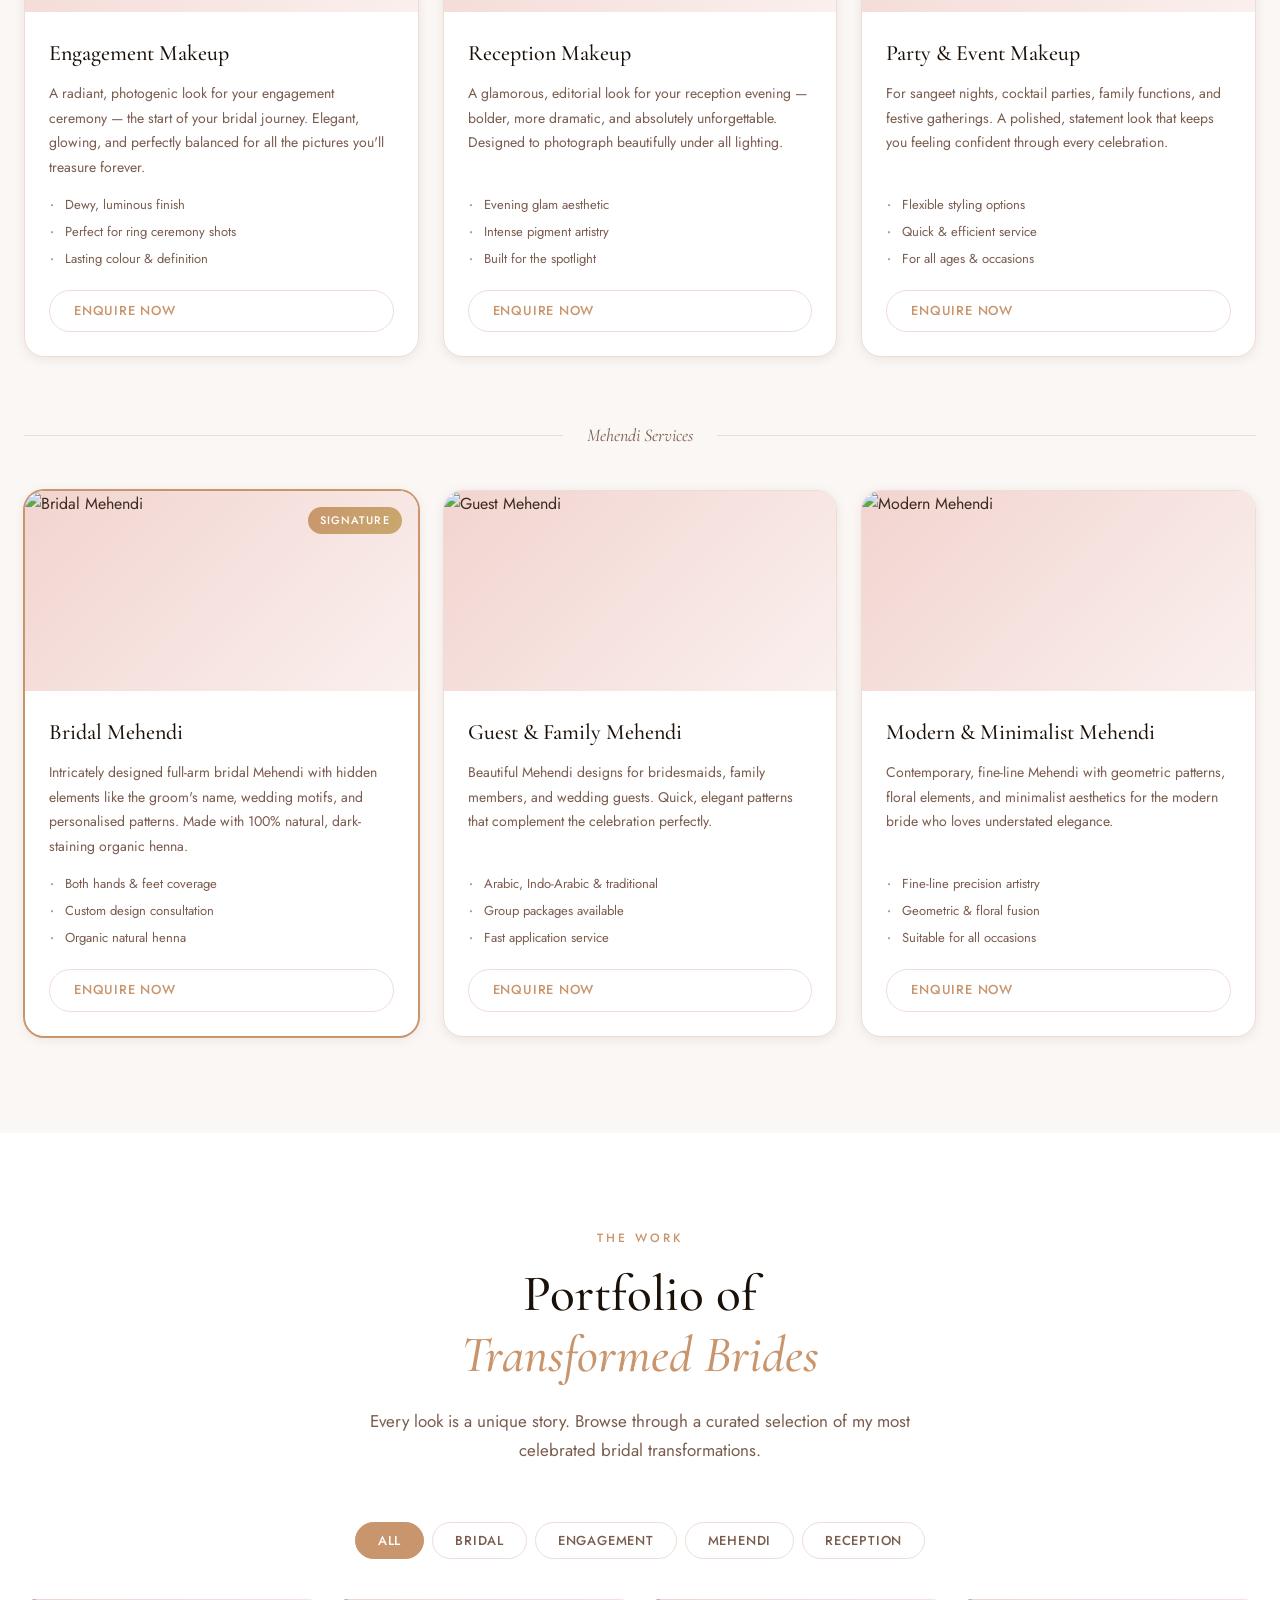
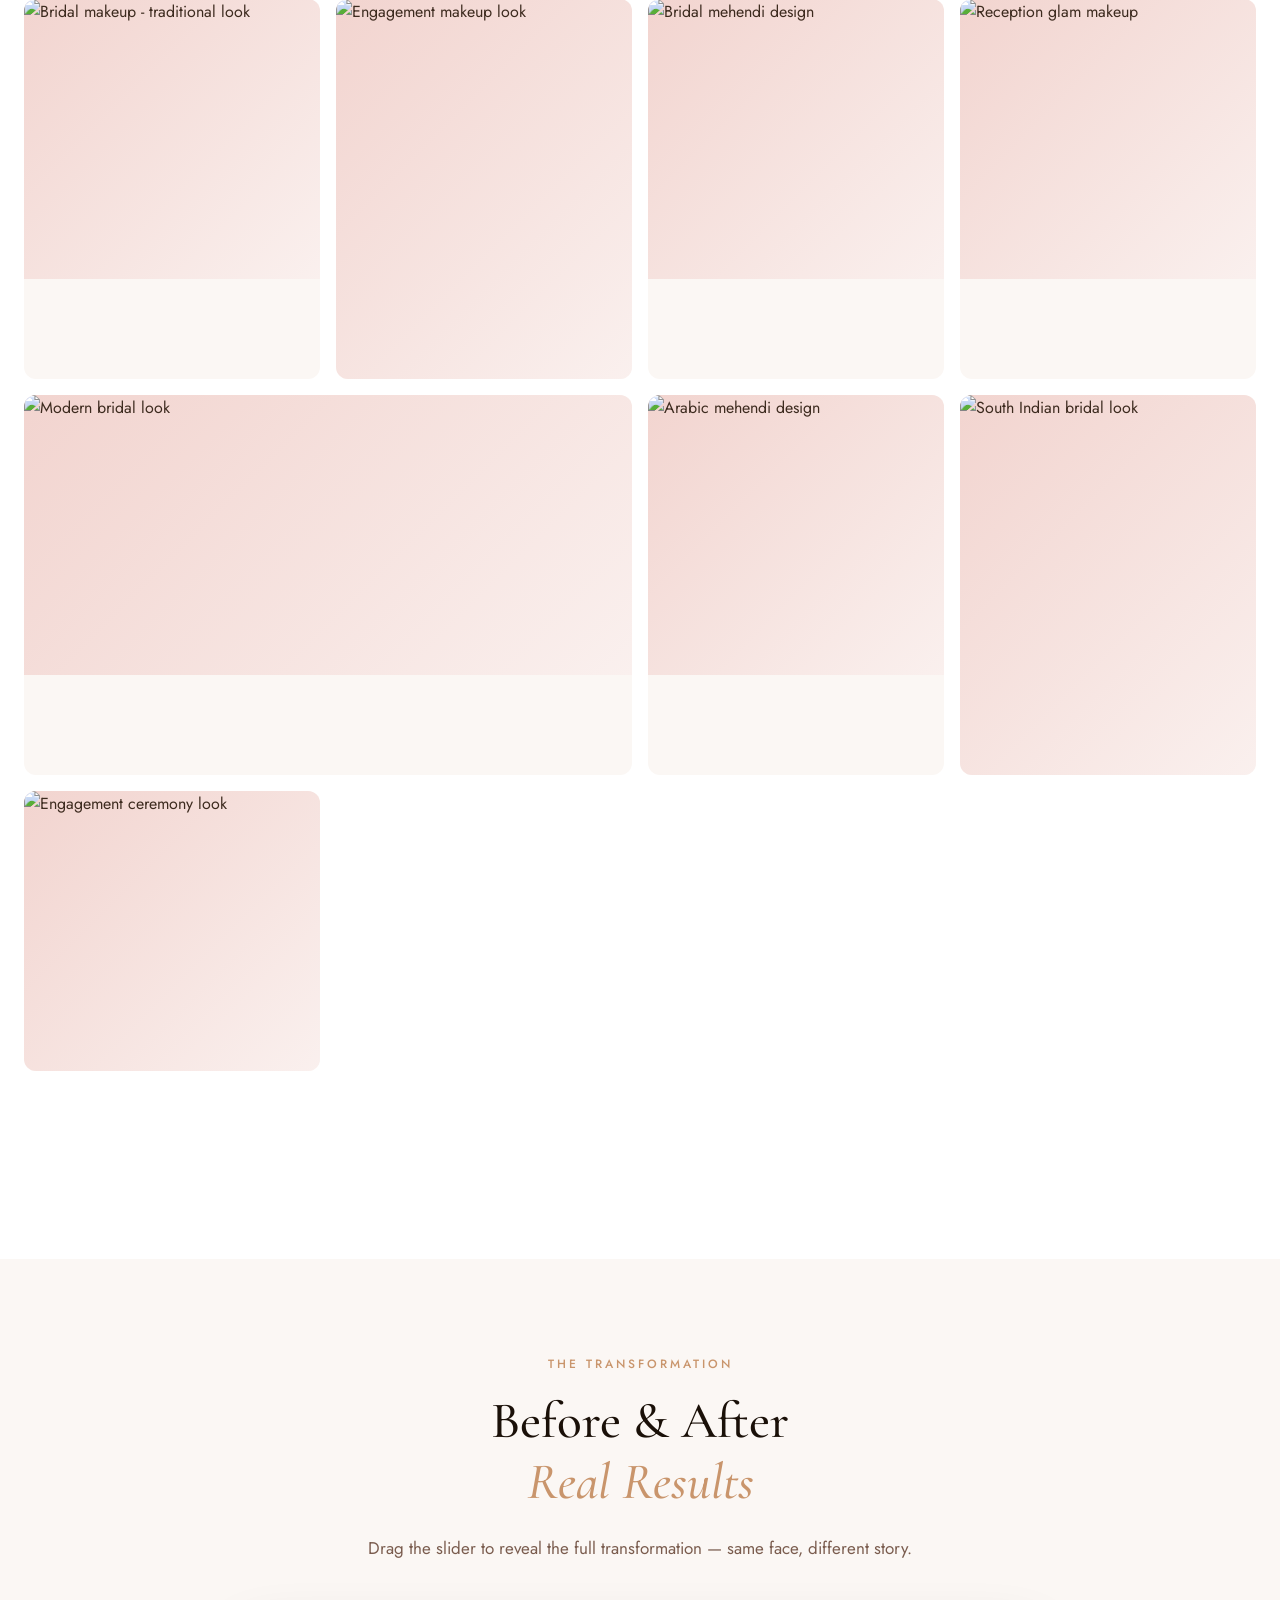
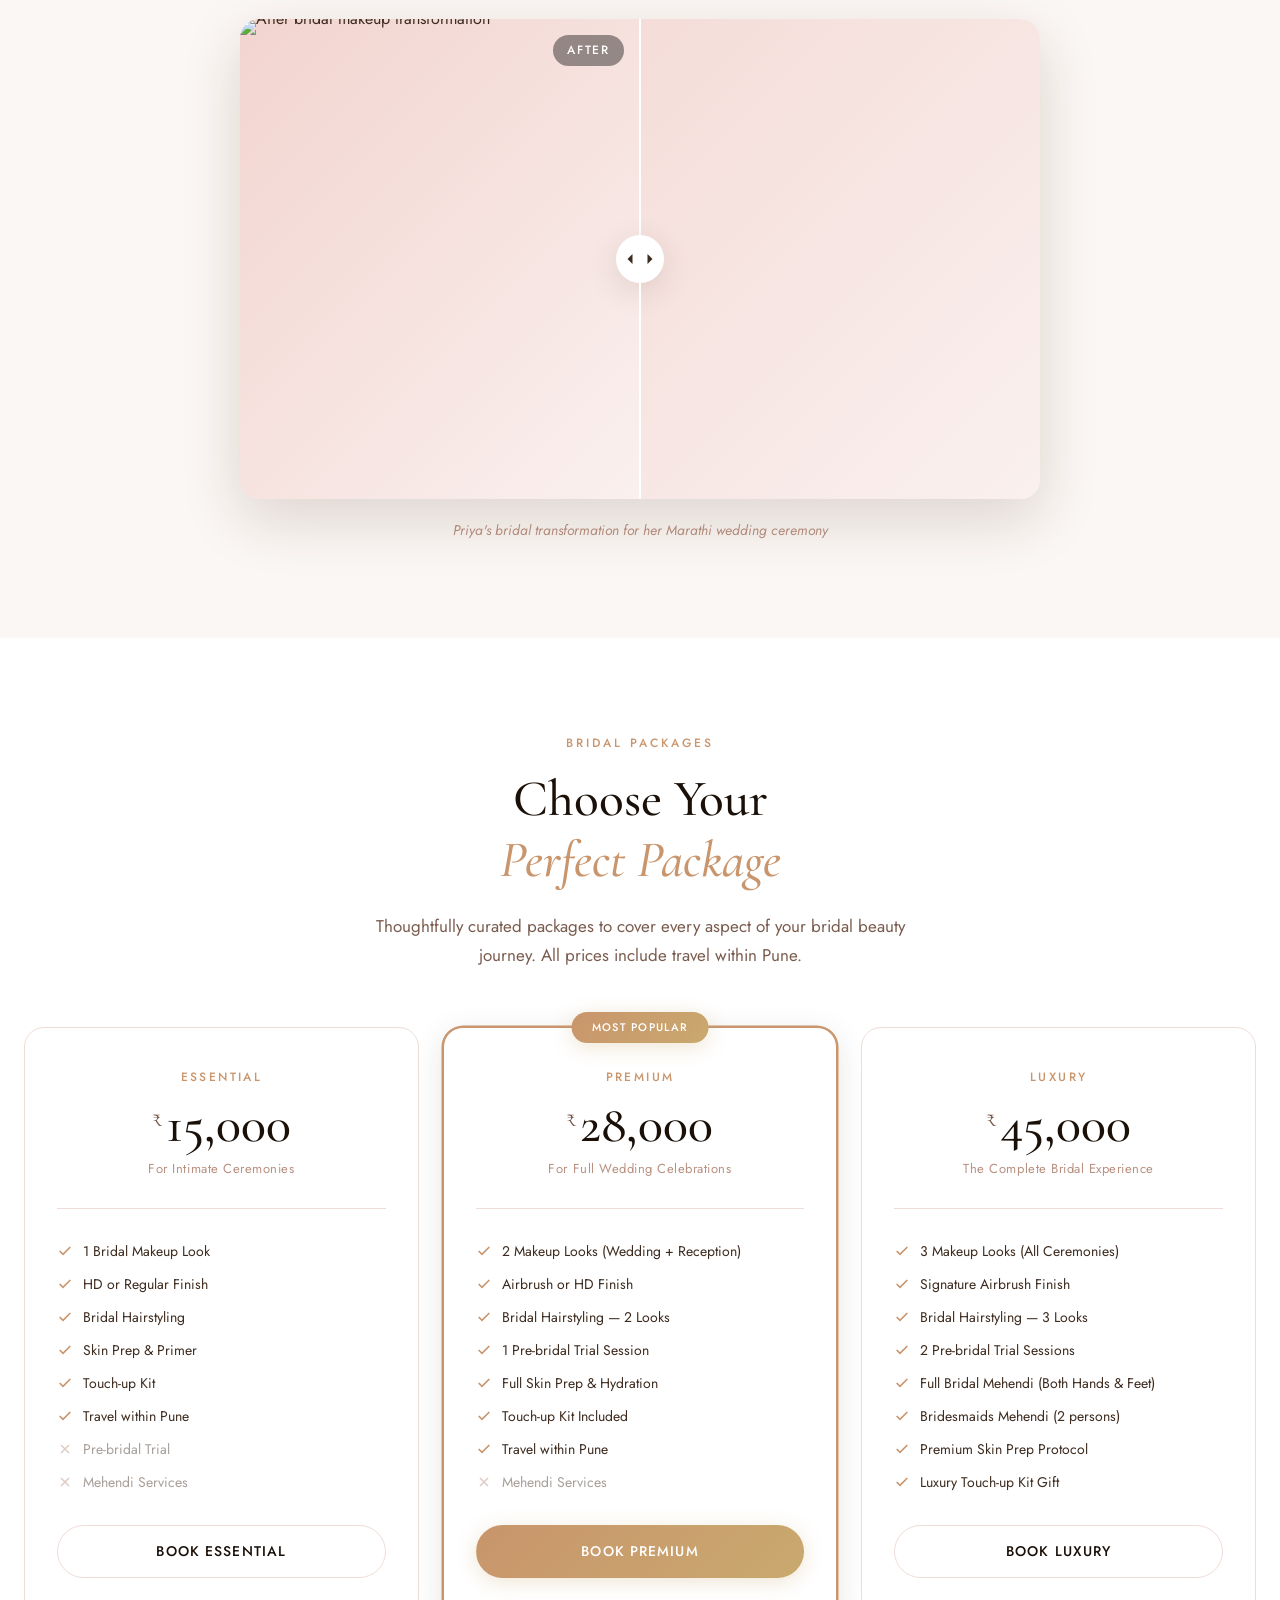
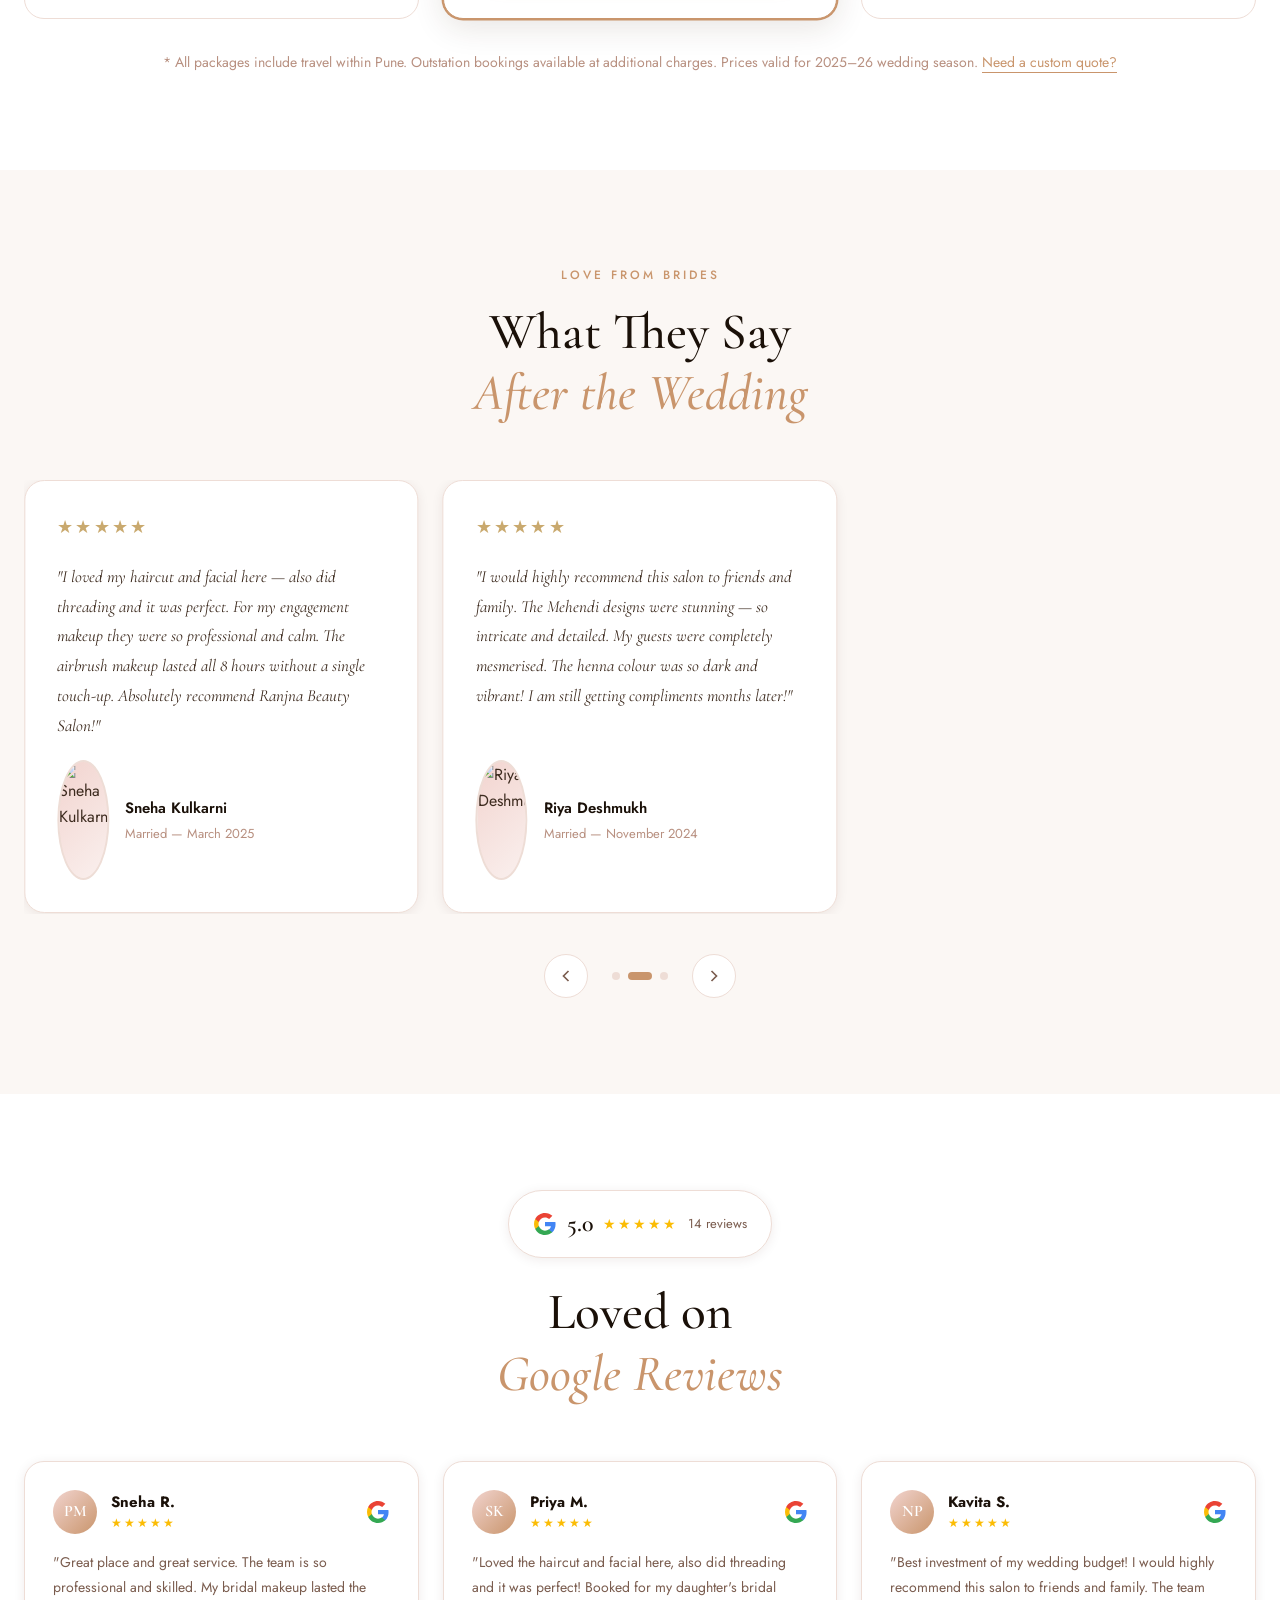
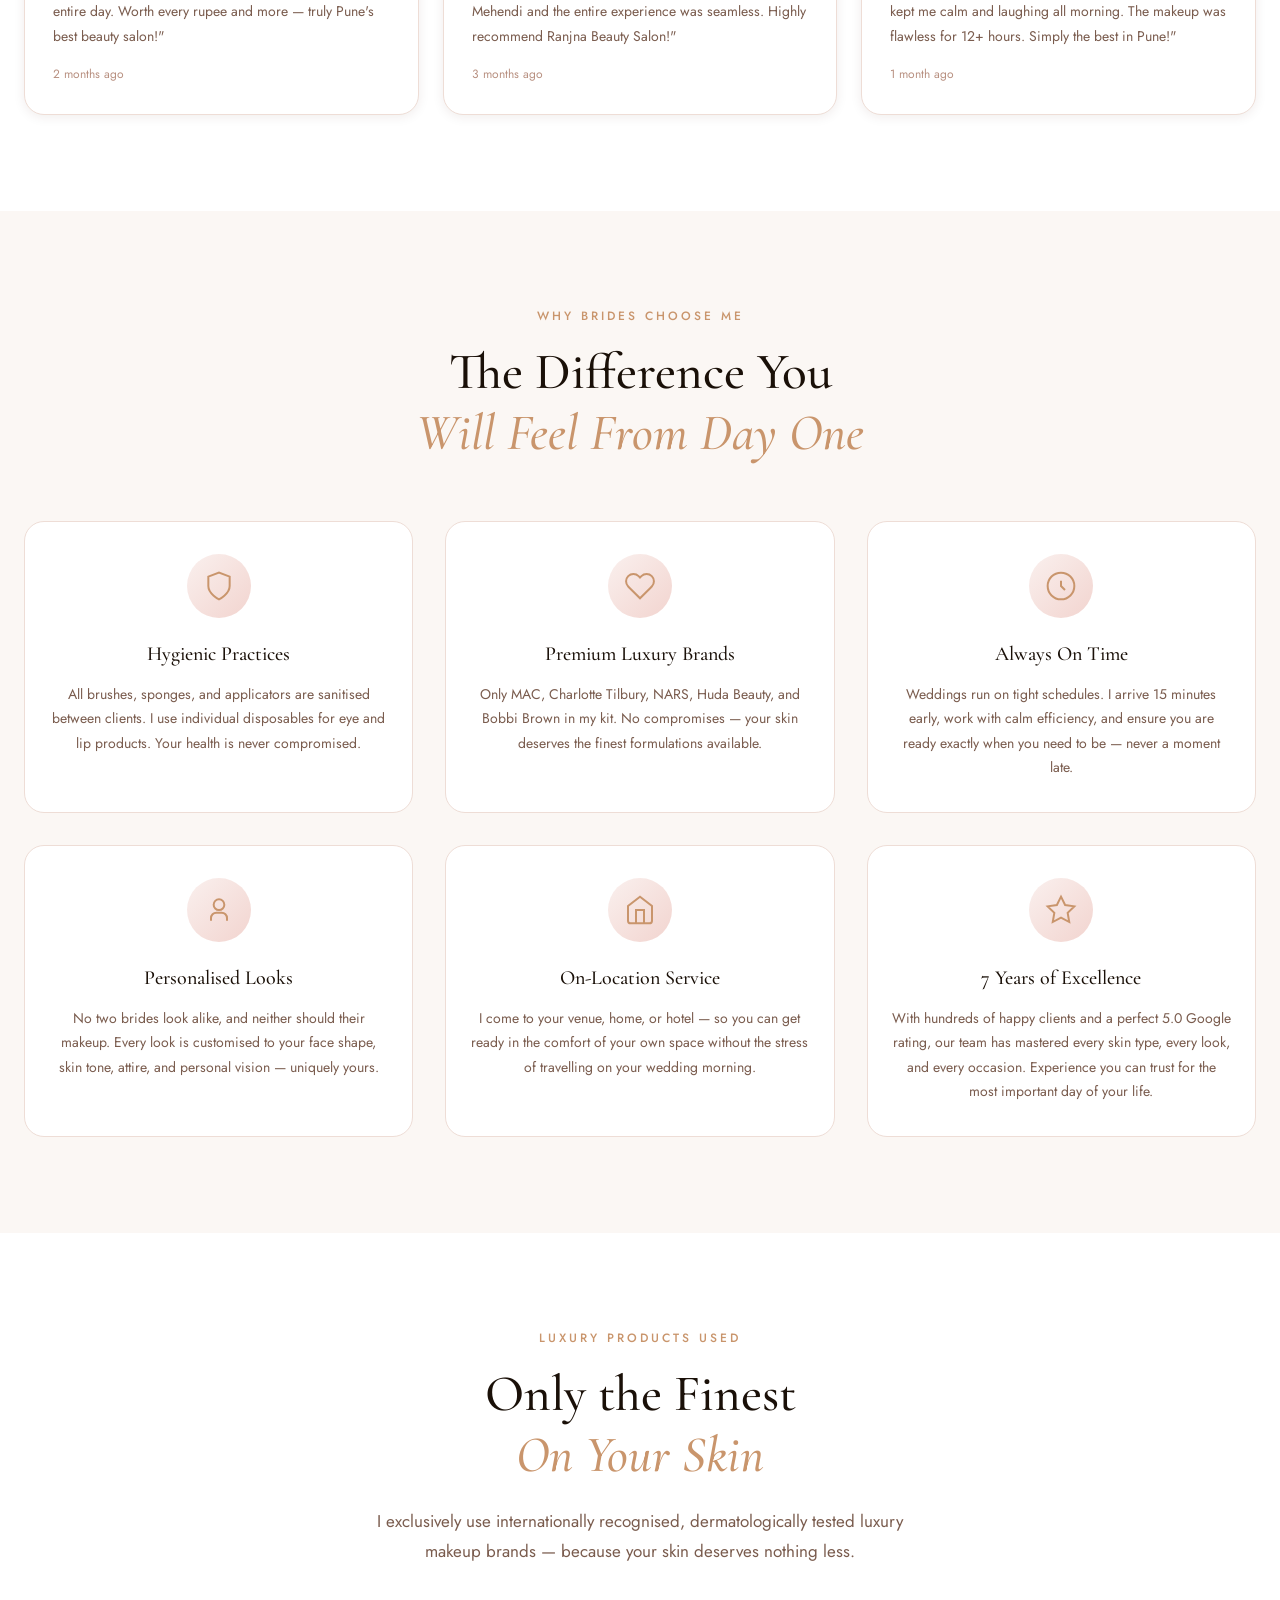
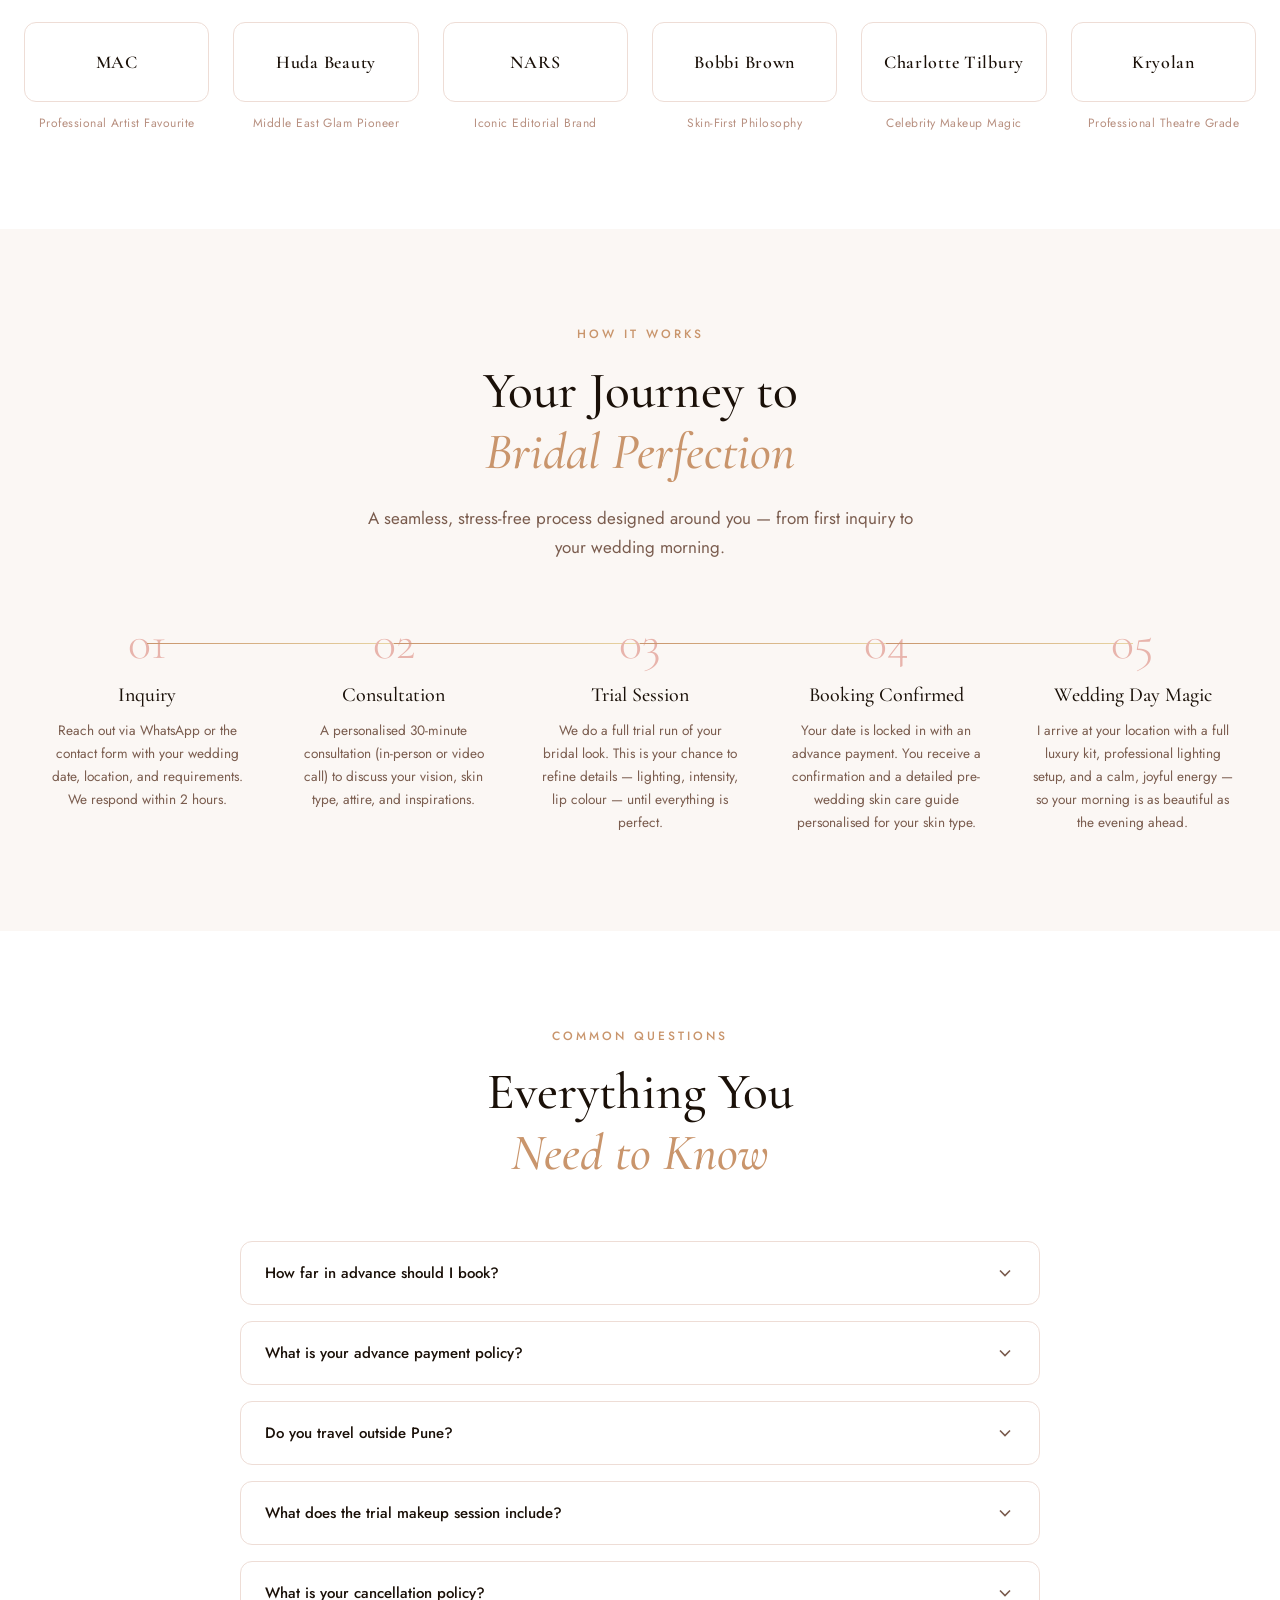
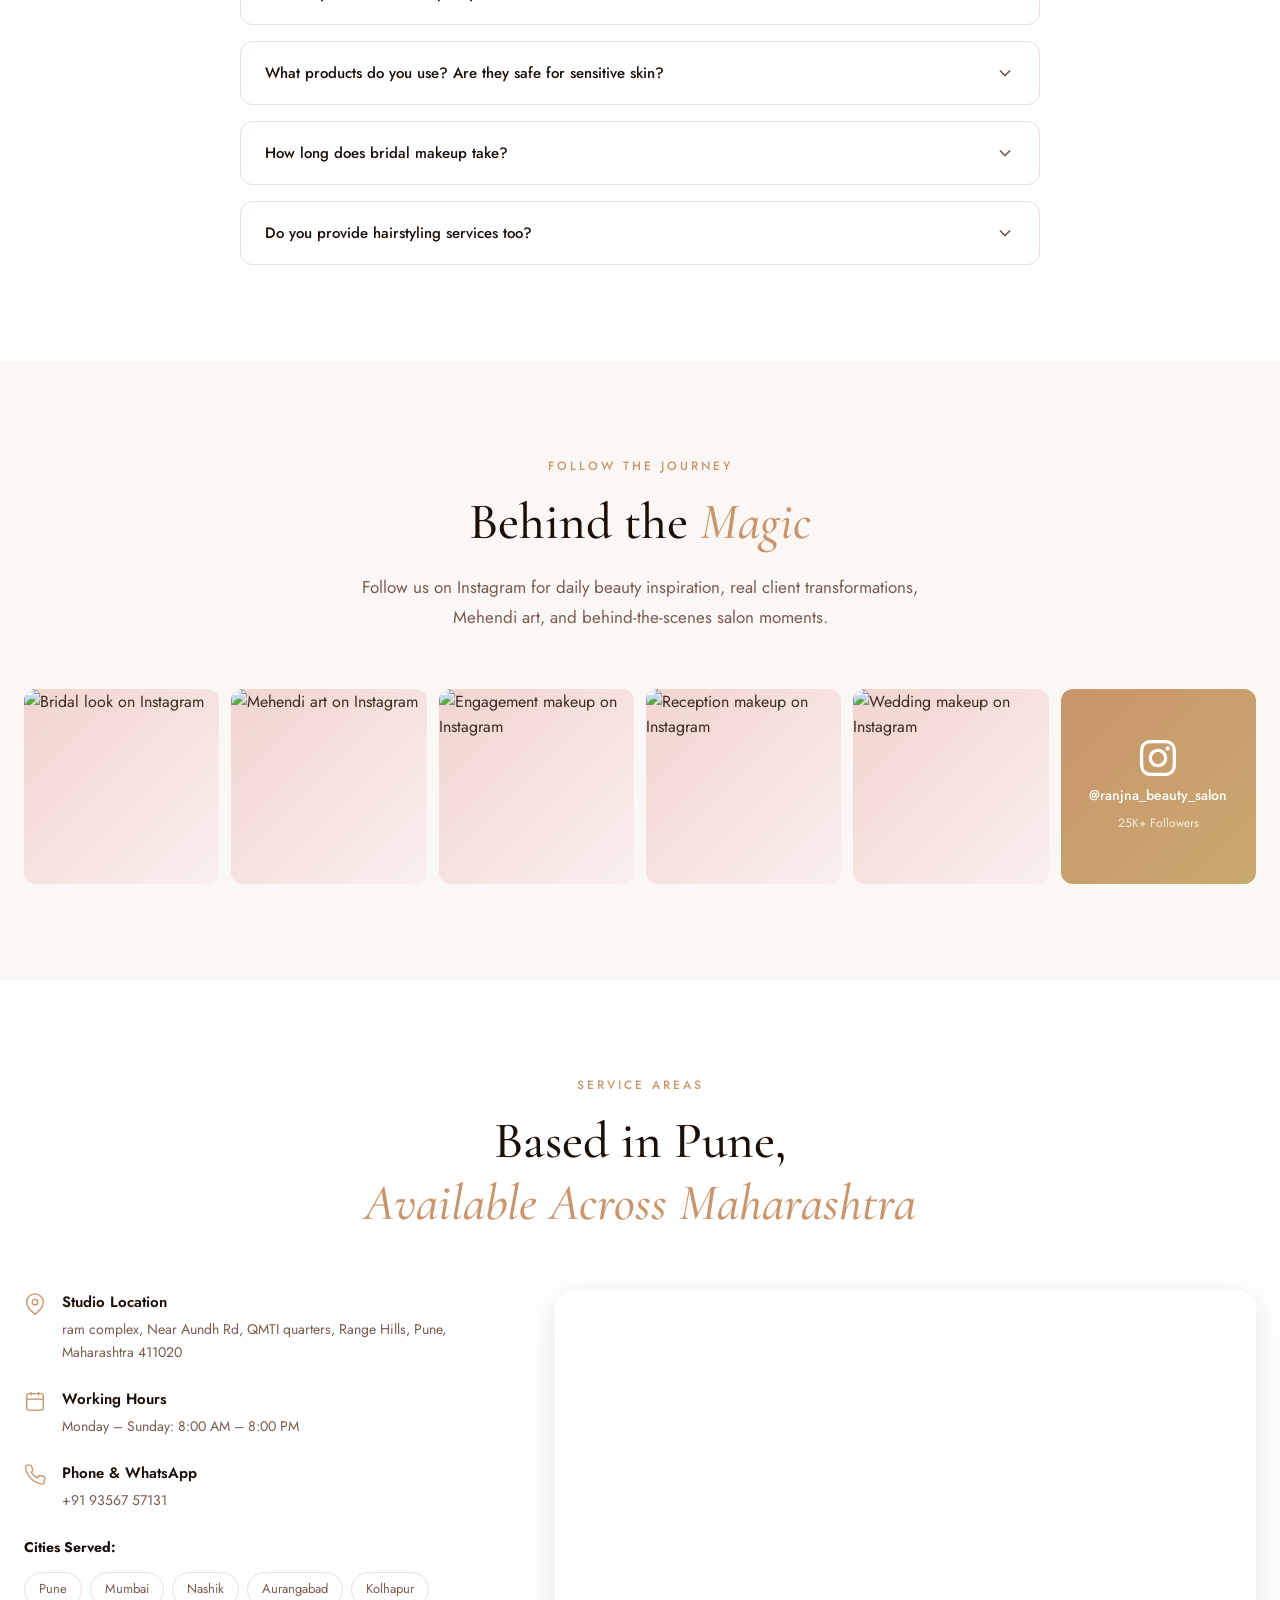
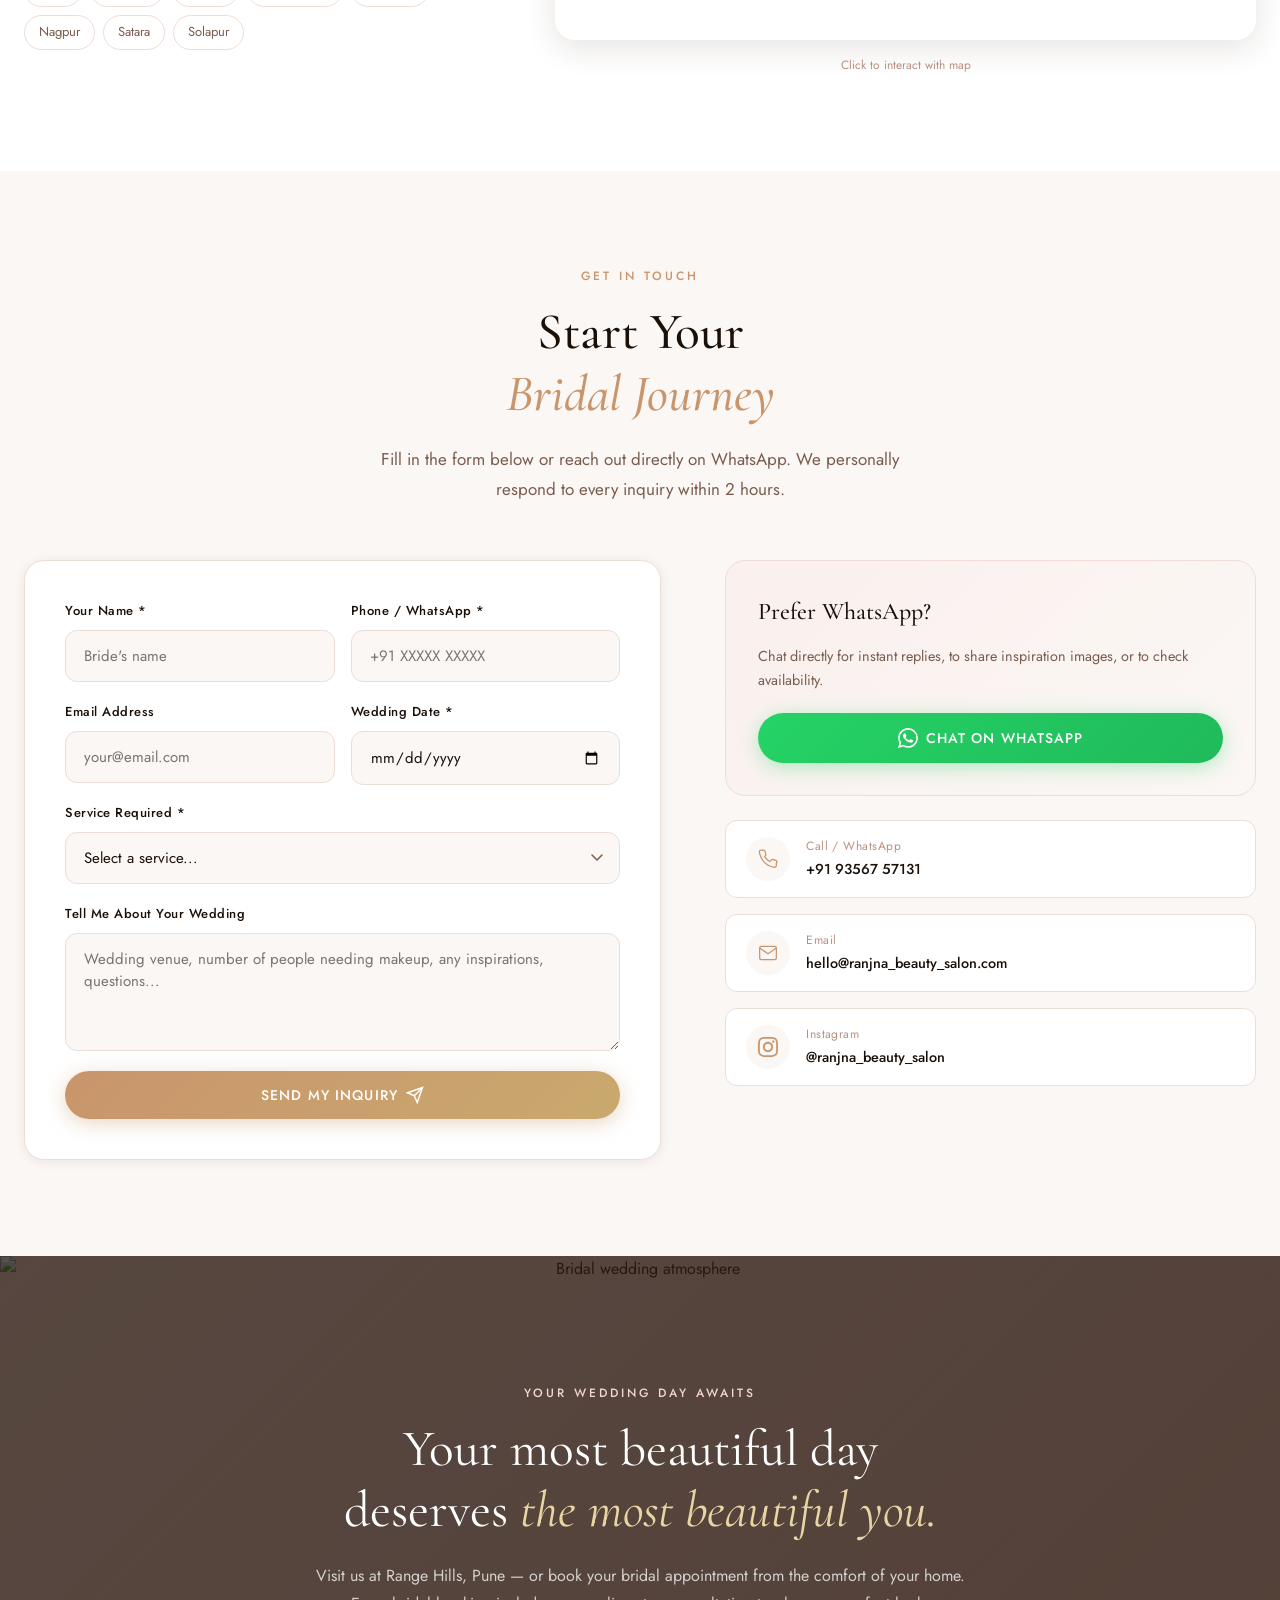
==== commit 3106d297: "Rename index (2).html to index.html" ====
--- a/index.html
+++ b/index.html
@@ -6,26 +6,26 @@
   <meta http-equiv="X-UA-Compatible" content="IE=edge" />
 
   <!-- Primary Meta -->
-  <title>Anvita Sharma Bridal Studio | Luxury Bridal Makeup & Mehendi Artist | Pune</title>
+  <title>Ranjna Beauty Salon &amp; Academy | Bridal Makeup, Mehendi &amp; Beauty Services | Pune</title>
   <meta name="description" content="Pune's most sought-after luxury bridal makeup & Mehendi artist. HD, Airbrush & Bridal Makeup for weddings, engagements & receptions. 500+ brides, 7 years experience. Book your bridal consultation today." />
   <meta name="keywords" content="bridal makeup artist Pune, Mehendi artist Pune, wedding makeup Pune, HD makeup, airbrush makeup, bridal mehendi, engagement makeup, luxury bridal studio Pune" />
-  <meta name="author" content="Anvita Sharma Bridal Studio" />
+  <meta name="author" content="Ranjna Beauty Salon & Academy" />
   <meta name="robots" content="index, follow" />
   <meta name="theme-color" content="#C9956C" />
-  <link rel="canonical" href="https://anvitasharmabridal.com/" />
+  <link rel="canonical" href="https://ranjnabeauty.com/" />
 
   <!-- Open Graph -->
   <meta property="og:type" content="website" />
-  <meta property="og:url" content="https://anvitasharmabridal.com/" />
-  <meta property="og:title" content="Anvita Sharma Bridal Studio | Luxury Bridal Makeup & Mehendi Artist | Pune" />
+  <meta property="og:url" content="https://ranjnabeauty.com/" />
+  <meta property="og:title" content="Ranjna Beauty Salon &amp; Academy | Bridal Makeup, Mehendi &amp; Beauty Services | Pune" />
   <meta property="og:description" content="Pune's most sought-after luxury bridal makeup & Mehendi artist. 500+ brides transformed. Book your consultation today." />
   <meta property="og:image" content="https://images.unsplash.com/photo-1594997800931-4f77c43b4a09?w=1200&q=80" />
   <meta property="og:locale" content="en_IN" />
-  <meta property="og:site_name" content="Anvita Sharma Bridal Studio" />
+  <meta property="og:site_name" content="Ranjna Beauty Salon & Academy" />
 
   <!-- Twitter Card -->
   <meta name="twitter:card" content="summary_large_image" />
-  <meta name="twitter:title" content="Anvita Sharma Bridal Studio | Luxury Bridal Makeup Pune" />
+  <meta name="twitter:title" content="Ranjna Beauty Salon & Academy | Bridal Makeup &amp; Beauty Salon Pune" />
   <meta name="twitter:description" content="Pune's most sought-after luxury bridal makeup & Mehendi artist. 500+ brides transformed." />
   <meta name="twitter:image" content="https://images.unsplash.com/photo-1594997800931-4f77c43b4a09?w=1200&q=80" />
 
@@ -48,20 +48,20 @@
     "@graph": [
       {
         "@type": "LocalBusiness",
-        "@id": "https://anvitasharmabridal.com/#business",
-        "name": "Anvita Sharma Bridal Studio",
-        "description": "Pune's premier luxury bridal makeup and Mehendi artist studio offering HD makeup, airbrush makeup, bridal mehendi, and complete bridal transformation services.",
-        "url": "https://anvitasharmabridal.com/",
-        "telephone": "+91-98765-43210",
-        "email": "hello@anvitasharmabridal.com",
+        "@id": "https://ranjnabeauty.com/#business",
+        "name": "Ranjna Beauty Salon & Academy",
+        "description": "Ranjna Beauty Salon & Academy is Pune's trusted beauty salon offering bridal makeup, HD makeup, airbrush makeup, Mehendi, haircuts, facials, waxing, and beauty academy courses in Range Hills, Pune.",
+        "url": "https://ranjnabeauty.com/",
+        "telephone": "+91-93567-57131",
+        "email": "ranjnabeautysalon@gmail.com",
         "image": "https://images.unsplash.com/photo-1594997800931-4f77c43b4a09?w=1200&q=80",
         "priceRange": "₹₹₹",
         "address": {
           "@type": "PostalAddress",
-          "streetAddress": "Koregaon Park",
+          "streetAddress": "ram complex, Near Aundh Rd, QMTI quarters, Range Hills",
           "addressLocality": "Pune",
           "addressRegion": "Maharashtra",
-          "postalCode": "411001",
+          "postalCode": "411020",
           "addressCountry": "IN"
         },
         "geo": {
@@ -79,21 +79,21 @@
         ],
         "aggregateRating": {
           "@type": "AggregateRating",
-          "ratingValue": "4.9",
-          "reviewCount": "347",
+          "ratingValue": "5.0",
+          "reviewCount": "14",
           "bestRating": "5"
         },
         "sameAs": [
-          "https://www.instagram.com/anvitasharmabridal",
-          "https://www.facebook.com/anvitasharmabridal"
+          "https://www.instagram.com/ranjna_beauty_salon?igsh=MTNoYTBhZWloaGhzdA==",
+          "https://www.facebook.com/ranjnabeautysalon"
         ]
       },
       {
         "@type": "Person",
-        "@id": "https://anvitasharmabridal.com/#artist",
-        "name": "Anvita Sharma",
+        "@id": "https://ranjnabeauty.com/#artist",
+        "name": "Ranjna",
         "jobTitle": "Luxury Bridal Makeup Artist & Mehendi Artist",
-        "worksFor": {"@id": "https://anvitasharmabridal.com/#business"},
+        "worksFor": {"@id": "https://ranjnabeauty.com/#business"},
         "image": "https://images.unsplash.com/photo-1487412947147-5cebf100ffc2?w=600&q=80",
         "address": {
           "@type": "PostalAddress",
@@ -121,9 +121,9 @@
   <!-- ===== STICKY HEADER ===== -->
   <header id="site-header" role="banner">
     <nav class="nav-container" aria-label="Main navigation">
-      <a href="#hero" class="nav-logo" aria-label="Anvita Sharma Bridal Studio home">
-        <span class="logo-script">Anvita</span>
-        <span class="logo-serif">SHARMA BRIDAL STUDIO</span>
+      <a href="#hero" class="nav-logo" aria-label="Ranjna Beauty Salon & Academy home">
+        <span class="logo-script">Ranjna</span>
+        <span class="logo-serif">BEAUTY SALON &amp; ACADEMY</span>
       </a>
       <button class="nav-toggle" id="nav-toggle" aria-label="Toggle menu" aria-expanded="false" aria-controls="nav-menu">
         <span></span><span></span><span></span>
@@ -136,7 +136,7 @@
         <li><a href="#testimonials" class="nav-link">Reviews</a></li>
         <li><a href="#contact" class="nav-link">Contact</a></li>
         <li>
-          <a href="https://wa.me/919876543210?text=Hi%20Anvita!%20I%20would%20like%20to%20book%20a%20bridal%20consultation."
+          <a href="https://wa.me/919356757131?text=Hi%20Ranjna!%20I%20would%20like%20to%20book%20a%20bridal%20consultation."
              class="nav-cta" target="_blank" rel="noopener noreferrer" aria-label="Book on WhatsApp">
             <svg width="16" height="16" viewBox="0 0 24 24" fill="currentColor" aria-hidden="true"><path d="M17.472 14.382c-.297-.149-1.758-.867-2.03-.967-.273-.099-.471-.148-.67.15-.197.297-.767.966-.94 1.164-.173.199-.347.223-.644.075-.297-.15-1.255-.463-2.39-1.475-.883-.788-1.48-1.761-1.653-2.059-.173-.297-.018-.458.13-.606.134-.133.298-.347.446-.52.149-.174.198-.298.298-.497.099-.198.05-.371-.025-.52-.075-.149-.669-1.612-.916-2.207-.242-.579-.487-.5-.669-.51-.173-.008-.371-.01-.57-.01-.198 0-.52.074-.792.372-.272.297-1.04 1.016-1.04 2.479 0 1.462 1.065 2.875 1.213 3.074.149.198 2.096 3.2 5.077 4.487.709.306 1.262.489 1.694.625.712.227 1.36.195 1.871.118.571-.085 1.758-.719 2.006-1.413.248-.694.248-1.289.173-1.413-.074-.124-.272-.198-.57-.347m-5.421 7.403h-.004a9.87 9.87 0 01-5.031-1.378l-.361-.214-3.741.982.998-3.648-.235-.374a9.86 9.86 0 01-1.51-5.26c.001-5.45 4.436-9.884 9.888-9.884 2.64 0 5.122 1.03 6.988 2.898a9.825 9.825 0 012.893 6.994c-.003 5.45-4.437 9.884-9.885 9.884m8.413-18.297A11.815 11.815 0 0012.05 0C5.495 0 .16 5.335.157 11.892c0 2.096.547 4.142 1.588 5.945L.057 24l6.305-1.654a11.882 11.882 0 005.683 1.448h.005c6.554 0 11.89-5.335 11.893-11.893a11.821 11.821 0 00-3.48-8.413z"/></svg>
             Book Now
@@ -152,8 +152,8 @@
     <section id="hero" class="hero-section" aria-label="Hero">
       <div class="hero-media">
         <img
-          src="[data-uri]"
-          alt="Stunning bridal makeup transformation by Anvita Sharma"
+          src="assets/images/hero-bg.jpg"
+          alt="Ranjna Beauty Salon - Bridal makeup and beauty services in Pune"
           class="hero-bg-img"
           fetchpriority="high"
           loading="eager"
@@ -161,16 +161,16 @@
         <div class="hero-overlay"></div>
       </div>
       <div class="hero-content">
-        <p class="hero-eyebrow animate-fade-up">Pune's Most Trusted Luxury Bridal Studio</p>
+        <p class="hero-eyebrow animate-fade-up">Pune's Most Trusted Beauty Salon &amp; Academy</p>
         <h1 class="hero-headline animate-fade-up delay-1">
           Your Wedding Day Deserves<br/>
           <em>Flawless Beauty</em>
         </h1>
         <p class="hero-subtext animate-fade-up delay-2">
-          Crafting timeless bridal looks that make you feel like the most beautiful version of yourself — because on your wedding day, every detail matters.
+          Where every woman walks in as a client and walks out as a queen. Expert bridal makeup, Mehendi, hair, and beauty services — all under one roof in Pune.
         </p>
         <div class="hero-actions animate-fade-up delay-3">
-          <a href="https://wa.me/919876543210?text=Hi%20Anvita!%20I%20am%20looking%20to%20book%20bridal%20makeup%20for%20my%20wedding.%20Can%20we%20schedule%20a%20consultation%3F"
+          <a href="https://wa.me/919356757131?text=Hi%20Ranjna!%20I%20would%20like%20to%20book%20an%20appointment.%20Can%20we%20connect%3F"
              class="btn btn-primary btn-whatsapp" target="_blank" rel="noopener noreferrer">
             <svg width="20" height="20" viewBox="0 0 24 24" fill="currentColor" aria-hidden="true"><path d="M17.472 14.382c-.297-.149-1.758-.867-2.03-.967-.273-.099-.471-.148-.67.15-.197.297-.767.966-.94 1.164-.173.199-.347.223-.644.075-.297-.15-1.255-.463-2.39-1.475-.883-.788-1.48-1.761-1.653-2.059-.173-.297-.018-.458.13-.606.134-.133.298-.347.446-.52.149-.174.198-.298.298-.497.099-.198.05-.371-.025-.52-.075-.149-.669-1.612-.916-2.207-.242-.579-.487-.5-.669-.51-.173-.008-.371-.01-.57-.01-.198 0-.52.074-.792.372-.272.297-1.04 1.016-1.04 2.479 0 1.462 1.065 2.875 1.213 3.074.149.198 2.096 3.2 5.077 4.487.709.306 1.262.489 1.694.625.712.227 1.36.195 1.871.118.571-.085 1.758-.719 2.006-1.413.248-.694.248-1.289.173-1.413-.074-.124-.272-.198-.57-.347m-5.421 7.403h-.004a9.87 9.87 0 01-5.031-1.378l-.361-.214-3.741.982.998-3.648-.235-.374a9.86 9.86 0 01-1.51-5.26c.001-5.45 4.436-9.884 9.888-9.884 2.64 0 5.122 1.03 6.988 2.898a9.825 9.825 0 012.893 6.994c-.003 5.45-4.437 9.884-9.885 9.884m8.413-18.297A11.815 11.815 0 0012.05 0C5.495 0 .16 5.335.157 11.892c0 2.096.547 4.142 1.588 5.945L.057 24l6.305-1.654a11.882 11.882 0 005.683 1.448h.005c6.554 0 11.89-5.335 11.893-11.893a11.821 11.821 0 00-3.48-8.413z"/></svg>
             Book on WhatsApp
@@ -182,17 +182,17 @@
         <div class="hero-trust animate-fade-up delay-4">
           <div class="trust-item">
             <svg width="16" height="16" viewBox="0 0 24 24" fill="currentColor" aria-hidden="true"><path d="M12 2l3.09 6.26L22 9.27l-5 4.87 1.18 6.88L12 17.77l-6.18 3.25L7 14.14 2 9.27l6.91-1.01L12 2z"/></svg>
-            <span>4.9 Rating on Google</span>
+            <span>5.0 Rating on Google</span>
           </div>
           <div class="trust-divider" aria-hidden="true">·</div>
           <div class="trust-item">
             <svg width="16" height="16" viewBox="0 0 24 24" fill="none" stroke="currentColor" stroke-width="2" aria-hidden="true"><path d="M17 21v-2a4 4 0 0 0-4-4H5a4 4 0 0 0-4 4v2"/><circle cx="9" cy="7" r="4"/><path d="M23 21v-2a4 4 0 0 0-3-3.87"/><path d="M16 3.13a4 4 0 0 1 0 7.75"/></svg>
-            <span>500+ Happy Brides</span>
+            <span>500+ Happy Clients</span>
           </div>
           <div class="trust-divider" aria-hidden="true">·</div>
           <div class="trust-item">
             <svg width="16" height="16" viewBox="0 0 24 24" fill="none" stroke="currentColor" stroke-width="2" aria-hidden="true"><rect x="3" y="4" width="18" height="18" rx="2" ry="2"/><line x1="16" y1="2" x2="16" y2="6"/><line x1="8" y1="2" x2="8" y2="6"/><line x1="3" y1="10" x2="21" y2="10"/></svg>
-            <span>Booking Open for 2025–26</span>
+            <span>Accepting Bookings Now</span>
           </div>
         </div>
       </div>
@@ -208,22 +208,22 @@
         <div class="stats-grid">
           <div class="stat-item" data-count="500">
             <span class="stat-number" data-target="500"><span class="stat-val">500</span><span class="stat-plus">+</span></span>
-            <span class="stat-label">Brides Transformed</span>
+            <span class="stat-label">Happy Clients</span>
           </div>
           <div class="stat-divider" aria-hidden="true"></div>
           <div class="stat-item" data-count="7">
             <span class="stat-number" data-target="7"><span class="stat-val">7</span><span class="stat-plus">+</span></span>
-            <span class="stat-label">Years of Expertise</span>
+            <span class="stat-label">Years of Experience</span>
           </div>
           <div class="stat-divider" aria-hidden="true"></div>
           <div class="stat-item">
-            <span class="stat-number">4.9<span class="stat-star">★</span></span>
+            <span class="stat-number">5.0<span class="stat-star">★</span></span>
             <span class="stat-label">Google Rating</span>
           </div>
           <div class="stat-divider" aria-hidden="true"></div>
           <div class="stat-item" data-count="350">
-            <span class="stat-number" data-target="350"><span class="stat-val">350</span><span class="stat-plus">+</span></span>
-            <span class="stat-label">Weddings Completed</span>
+            <span class="stat-number" data-target="14"><span class="stat-val">14</span><span class="stat-plus"></span></span>
+            <span class="stat-label">Google Reviews</span>
           </div>
         </div>
       </div>
@@ -236,15 +236,15 @@
           <div class="about-images">
             <div class="about-img-main">
               <img
-                src="[data-uri]"
-                alt="Anvita Sharma, luxury bridal makeup artist in Pune"
+                src="assets/images/about-artist.jpg"
+                alt="Ranjna - Owner of Ranjna Beauty Salon and Academy, Pune"
                 loading="lazy"
                 class="img-rounded"
               />
             </div>
             <div class="about-img-accent">
               <img
-                src="[data-uri]"
+                src="assets/images/about-accent.jpg"
                 alt="Bridal makeup artistry detail"
                 loading="lazy"
                 class="img-rounded"
@@ -256,19 +256,19 @@
             </div>
           </div>
           <div class="about-content">
-            <p class="section-eyebrow">About the Artist</p>
+            <p class="section-eyebrow">About the Salon</p>
             <h2 id="about-heading" class="section-heading">Crafting Bridal Beauty<br/><em>With Soul & Precision</em></h2>
-            <p class="about-intro">I'm Anvita Sharma — a luxury bridal makeup and Mehendi artist based in Pune, with a deep belief that every bride deserves to feel breathtakingly beautiful, seen, and celebrated on her most important day.</p>
-            <p class="about-text">With over 7 years of dedicated experience in bridal artistry, I have had the privilege of adorning more than 500 brides across Maharashtra. My work is not just about applying makeup — it's about understanding your features, your skin, your personality, and the story you want to tell.</p>
-            <p class="about-text">Trained at the prestigious VLCC Professional Academy and certified in HD, Airbrush, and International Bridal techniques, I stay ahead of every industry trend while honouring the timeless elegance that every bride envisions.</p>
+            <p class="about-intro">Welcome to Ranjna Beauty Salon &amp; Academy — your trusted destination for bridal makeup, Mehendi, haircare, facials, waxing, and beauty training in the heart of Range Hills, Pune.</p>
+            <p class="about-text">With years of dedicated service, our salon has earned the love and trust of hundreds of clients across Pune. We believe beauty is not just about appearance — it's about how you feel. Every service we offer is delivered with care, skill, and a personal touch that makes you feel truly special.</p>
+            <p class="about-text">Our team is trained in the latest beauty techniques — from HD and airbrush makeup to traditional Mehendi artistry. We also run a beauty academy where we train the next generation of professional makeup artists and beauticians in Pune.</p>
             <div class="about-certs">
               <div class="cert-item">
                 <svg width="20" height="20" viewBox="0 0 24 24" fill="none" stroke="currentColor" stroke-width="1.5" aria-hidden="true"><path d="M12 15l8.385-8.415a2.1 2.1 0 0 0-2.97-2.97L12 9.15 6.585 3.615a2.1 2.1 0 1 0-2.97 2.97L12 15z"/><path d="M9 18l3 3 3-3"/></svg>
-                <span>VLCC Certified Professional</span>
+                <span>Professional Makeup Artists on Team</span>
               </div>
               <div class="cert-item">
                 <svg width="20" height="20" viewBox="0 0 24 24" fill="none" stroke="currentColor" stroke-width="1.5" aria-hidden="true"><path d="M12 15l8.385-8.415a2.1 2.1 0 0 0-2.97-2.97L12 9.15 6.585 3.615a2.1 2.1 0 1 0-2.97 2.97L12 15z"/><path d="M9 18l3 3 3-3"/></svg>
-                <span>International Bridal Makeup Certified</span>
+                <span>Beauty Academy &amp; Training Centre</span>
               </div>
               <div class="cert-item">
                 <svg width="20" height="20" viewBox="0 0 24 24" fill="none" stroke="currentColor" stroke-width="1.5" aria-hidden="true"><path d="M12 15l8.385-8.415a2.1 2.1 0 0 0-2.97-2.97L12 9.15 6.585 3.615a2.1 2.1 0 1 0-2.97 2.97L12 15z"/><path d="M9 18l3 3 3-3"/></svg>
@@ -279,7 +279,7 @@
                 <span>Mehendi Artist — Traditional & Modern</span>
               </div>
             </div>
-            <a href="https://wa.me/919876543210?text=Hi%20Anvita!%20I%20would%20like%20to%20schedule%20a%20bridal%20consultation." class="btn btn-primary" target="_blank" rel="noopener noreferrer">
+            <a href="https://wa.me/919356757131?text=Hi%20Ranjna!%20I%20would%20like%20to%20book%20a%20bridal%20consultation." class="btn btn-primary" target="_blank" rel="noopener noreferrer">
               Book a Free Consultation
             </a>
           </div>
@@ -304,7 +304,7 @@
 
           <article class="service-card" aria-label="Bridal Makeup service">
             <div class="service-icon">
-              <img src="[data-uri]" alt="Bridal makeup" loading="lazy" />
+              <img src="assets/images/svc-bridal.jpg" alt="Bridal makeup" loading="lazy" />
             </div>
             <div class="service-body">
               <h3 class="service-title">Bridal Makeup</h3>
@@ -314,13 +314,13 @@
                 <li>Custom look consultation</li>
                 <li>Touch-up kit included</li>
               </ul>
-              <a href="https://wa.me/919876543210?text=Hi!%20I%20am%20interested%20in%20Bridal%20Makeup%20services." class="btn btn-service" target="_blank" rel="noopener noreferrer">Enquire Now</a>
+              <a href="https://wa.me/919356757131?text=Hi!%20I%20am%20interested%20in%20Bridal%20Makeup%20services%20at%20Ranjna%20Beauty%20Salon." class="btn btn-service" target="_blank" rel="noopener noreferrer">Enquire Now</a>
             </div>
           </article>
 
           <article class="service-card" aria-label="HD Makeup service">
             <div class="service-icon">
-              <img src="[data-uri]" alt="HD Makeup" loading="lazy" />
+              <img src="assets/images/svc-hd.jpg" alt="HD Makeup" loading="lazy" />
             </div>
             <div class="service-body">
               <h3 class="service-title">HD Makeup</h3>
@@ -330,14 +330,14 @@
                 <li>Skin-friendly formulas</li>
                 <li>Perfect for indoor & outdoor</li>
               </ul>
-              <a href="https://wa.me/919876543210?text=Hi!%20I%20am%20interested%20in%20HD%20Makeup%20services." class="btn btn-service" target="_blank" rel="noopener noreferrer">Enquire Now</a>
+              <a href="https://wa.me/919356757131?text=Hi!%20I%20am%20interested%20in%20HD%20Makeup%20services%20at%20Ranjna%20Beauty%20Salon." class="btn btn-service" target="_blank" rel="noopener noreferrer">Enquire Now</a>
             </div>
           </article>
 
           <article class="service-card featured-service" aria-label="Airbrush Makeup service">
             <div class="service-badge-label">Most Loved</div>
             <div class="service-icon">
-              <img src="[data-uri]" alt="Airbrush Makeup" loading="lazy" />
+              <img src="assets/images/svc-airbrush.jpg" alt="Airbrush Makeup" loading="lazy" />
             </div>
             <div class="service-body">
               <h3 class="service-title">Airbrush Makeup</h3>
@@ -347,13 +347,13 @@
                 <li>Weightless second-skin feel</li>
                 <li>Ideal for summer weddings</li>
               </ul>
-              <a href="https://wa.me/919876543210?text=Hi!%20I%20am%20interested%20in%20Airbrush%20Makeup%20services." class="btn btn-service" target="_blank" rel="noopener noreferrer">Enquire Now</a>
+              <a href="https://wa.me/919356757131?text=Hi!%20I%20am%20interested%20in%20Airbrush%20Makeup%20at%20Ranjna%20Beauty%20Salon." class="btn btn-service" target="_blank" rel="noopener noreferrer">Enquire Now</a>
             </div>
           </article>
 
           <article class="service-card" aria-label="Engagement Makeup service">
             <div class="service-icon">
-              <img src="[data-uri]" alt="Engagement Makeup" loading="lazy" />
+              <img src="assets/images/svc-engagement.jpg" alt="Engagement Makeup" loading="lazy" />
             </div>
             <div class="service-body">
               <h3 class="service-title">Engagement Makeup</h3>
@@ -363,13 +363,13 @@
                 <li>Perfect for ring ceremony shots</li>
                 <li>Lasting colour & definition</li>
               </ul>
-              <a href="https://wa.me/919876543210?text=Hi!%20I%20am%20interested%20in%20Engagement%20Makeup%20services." class="btn btn-service" target="_blank" rel="noopener noreferrer">Enquire Now</a>
+              <a href="https://wa.me/919356757131?text=Hi!%20I%20am%20interested%20in%20Engagement%20Makeup%20at%20Ranjna%20Beauty%20Salon." class="btn btn-service" target="_blank" rel="noopener noreferrer">Enquire Now</a>
             </div>
           </article>
 
           <article class="service-card" aria-label="Reception Makeup service">
             <div class="service-icon">
-              <img src="[data-uri]" alt="Reception Makeup" loading="lazy" />
+              <img src="assets/images/svc-reception.jpg" alt="Reception Makeup" loading="lazy" />
             </div>
             <div class="service-body">
               <h3 class="service-title">Reception Makeup</h3>
@@ -379,13 +379,13 @@
                 <li>Intense pigment artistry</li>
                 <li>Built for the spotlight</li>
               </ul>
-              <a href="https://wa.me/919876543210?text=Hi!%20I%20am%20interested%20in%20Reception%20Makeup%20services." class="btn btn-service" target="_blank" rel="noopener noreferrer">Enquire Now</a>
+              <a href="https://wa.me/919356757131?text=Hi!%20I%20am%20interested%20in%20Reception%20Makeup%20at%20Ranjna%20Beauty%20Salon." class="btn btn-service" target="_blank" rel="noopener noreferrer">Enquire Now</a>
             </div>
           </article>
 
           <article class="service-card" aria-label="Party Makeup service">
             <div class="service-icon">
-              <img src="[data-uri]" alt="Party Makeup" loading="lazy" />
+              <img src="assets/images/svc-party.jpg" alt="Party Makeup" loading="lazy" />
             </div>
             <div class="service-body">
               <h3 class="service-title">Party & Event Makeup</h3>
@@ -395,7 +395,7 @@
                 <li>Quick & efficient service</li>
                 <li>For all ages & occasions</li>
               </ul>
-              <a href="https://wa.me/919876543210?text=Hi!%20I%20am%20interested%20in%20Party%20Makeup%20services." class="btn btn-service" target="_blank" rel="noopener noreferrer">Enquire Now</a>
+              <a href="https://wa.me/919356757131?text=Hi!%20I%20am%20interested%20in%20Party%20Makeup%20at%20Ranjna%20Beauty%20Salon." class="btn btn-service" target="_blank" rel="noopener noreferrer">Enquire Now</a>
             </div>
           </article>
 
@@ -410,7 +410,7 @@
           <article class="service-card featured-service" aria-label="Bridal Mehendi service">
             <div class="service-badge-label">Signature</div>
             <div class="service-icon">
-              <img src="[data-uri]" alt="Bridal Mehendi" loading="lazy" />
+              <img src="assets/images/svc-mehendi-bridal.jpg" alt="Bridal Mehendi" loading="lazy" />
             </div>
             <div class="service-body">
               <h3 class="service-title">Bridal Mehendi</h3>
@@ -420,13 +420,13 @@
                 <li>Custom design consultation</li>
                 <li>Organic natural henna</li>
               </ul>
-              <a href="https://wa.me/919876543210?text=Hi!%20I%20am%20interested%20in%20Bridal%20Mehendi." class="btn btn-service" target="_blank" rel="noopener noreferrer">Enquire Now</a>
+              <a href="https://wa.me/919356757131?text=Hi!%20I%20am%20interested%20in%20Bridal%20Mehendi%20at%20Ranjna%20Beauty%20Salon." class="btn btn-service" target="_blank" rel="noopener noreferrer">Enquire Now</a>
             </div>
           </article>
 
           <article class="service-card" aria-label="Guest Mehendi service">
             <div class="service-icon">
-              <img src="[data-uri]" alt="Guest Mehendi" loading="lazy" />
+              <img src="assets/images/svc-mehendi-guest.jpg" alt="Guest Mehendi" loading="lazy" />
             </div>
             <div class="service-body">
               <h3 class="service-title">Guest & Family Mehendi</h3>
@@ -436,13 +436,13 @@
                 <li>Group packages available</li>
                 <li>Fast application service</li>
               </ul>
-              <a href="https://wa.me/919876543210?text=Hi!%20I%20am%20interested%20in%20Guest%20Mehendi%20for%20my%20event." class="btn btn-service" target="_blank" rel="noopener noreferrer">Enquire Now</a>
+              <a href="https://wa.me/919356757131?text=Hi!%20I%20am%20interested%20in%20Guest%20Mehendi%20at%20Ranjna%20Beauty%20Salon." class="btn btn-service" target="_blank" rel="noopener noreferrer">Enquire Now</a>
             </div>
           </article>
 
           <article class="service-card" aria-label="Modern Mehendi service">
             <div class="service-icon">
-              <img src="[data-uri]" alt="Modern Mehendi" loading="lazy" />
+              <img src="assets/images/svc-mehendi-modern.jpg" alt="Modern Mehendi" loading="lazy" />
             </div>
             <div class="service-body">
               <h3 class="service-title">Modern & Minimalist Mehendi</h3>
@@ -452,7 +452,7 @@
                 <li>Geometric & floral fusion</li>
                 <li>Suitable for all occasions</li>
               </ul>
-              <a href="https://wa.me/919876543210?text=Hi!%20I%20am%20interested%20in%20Modern%20Mehendi%20designs." class="btn btn-service" target="_blank" rel="noopener noreferrer">Enquire Now</a>
+              <a href="https://wa.me/919356757131?text=Hi!%20I%20am%20interested%20in%20Modern%20Mehendi%20at%20Ranjna%20Beauty%20Salon." class="btn btn-service" target="_blank" rel="noopener noreferrer">Enquire Now</a>
             </div>
           </article>
 
@@ -478,7 +478,7 @@
         <div class="portfolio-masonry" id="portfolio-grid">
 
           <div class="portfolio-item" data-category="bridal">
-            <img src="[data-uri]" alt="Bridal makeup - traditional look" loading="lazy" />
+            <img src="assets/images/portfolio-1.jpg" alt="Bridal makeup - traditional look" loading="lazy" />
             <div class="portfolio-overlay">
               <span class="portfolio-tag">Bridal</span>
               <h4>Traditional Bridal Look</h4>
@@ -489,7 +489,7 @@
           </div>
 
           <div class="portfolio-item portfolio-tall" data-category="engagement">
-            <img src="[data-uri]" alt="Engagement makeup look" loading="lazy" />
+            <img src="assets/images/portfolio-2.jpg" alt="Engagement makeup look" loading="lazy" />
             <div class="portfolio-overlay">
               <span class="portfolio-tag">Engagement</span>
               <h4>Radiant Engagement Glow</h4>
@@ -500,7 +500,7 @@
           </div>
 
           <div class="portfolio-item" data-category="mehendi">
-            <img src="[data-uri]" alt="Bridal mehendi design" loading="lazy" />
+            <img src="assets/images/portfolio-3.jpg" alt="Bridal mehendi design" loading="lazy" />
             <div class="portfolio-overlay">
               <span class="portfolio-tag">Mehendi</span>
               <h4>Intricate Bridal Henna</h4>
@@ -511,7 +511,7 @@
           </div>
 
           <div class="portfolio-item" data-category="reception">
-            <img src="[data-uri]" alt="Reception glam makeup" loading="lazy" />
+            <img src="assets/images/portfolio-4.jpg" alt="Reception glam makeup" loading="lazy" />
             <div class="portfolio-overlay">
               <span class="portfolio-tag">Reception</span>
               <h4>Evening Glam Reception</h4>
@@ -522,7 +522,7 @@
           </div>
 
           <div class="portfolio-item portfolio-wide" data-category="bridal">
-            <img src="[data-uri]" alt="Modern bridal look" loading="lazy" />
+            <img src="assets/images/portfolio-5.jpg" alt="Modern bridal look" loading="lazy" />
             <div class="portfolio-overlay">
               <span class="portfolio-tag">Bridal</span>
               <h4>Contemporary Bridal Glam</h4>
@@ -533,7 +533,7 @@
           </div>
 
           <div class="portfolio-item" data-category="mehendi">
-            <img src="[data-uri]" alt="Arabic mehendi design" loading="lazy" />
+            <img src="assets/images/portfolio-6.jpg" alt="Arabic mehendi design" loading="lazy" />
             <div class="portfolio-overlay">
               <span class="portfolio-tag">Mehendi</span>
               <h4>Arabic Mehendi Art</h4>
@@ -544,7 +544,7 @@
           </div>
 
           <div class="portfolio-item portfolio-tall" data-category="bridal">
-            <img src="[data-uri]" alt="South Indian bridal look" loading="lazy" />
+            <img src="assets/images/portfolio-7.jpg" alt="South Indian bridal look" loading="lazy" />
             <div class="portfolio-overlay">
               <span class="portfolio-tag">Bridal</span>
               <h4>South Indian Bridal Look</h4>
@@ -555,7 +555,7 @@
           </div>
 
           <div class="portfolio-item" data-category="engagement">
-            <img src="[data-uri]" alt="Engagement ceremony look" loading="lazy" />
+            <img src="assets/images/portfolio-8.jpg" alt="Engagement ceremony look" loading="lazy" />
             <div class="portfolio-overlay">
               <span class="portfolio-tag">Engagement</span>
               <h4>Dewy Engagement Look</h4>
@@ -567,7 +567,7 @@
 
         </div>
         <div class="portfolio-cta text-center">
-          <a href="https://www.instagram.com/anvitasharmabridal" class="btn btn-outline" target="_blank" rel="noopener noreferrer">
+          <a href="https://www.instagram.com/ranjna_beauty_salon?igsh=MTNoYTBhZWloaGhzdA==" class="btn btn-outline" target="_blank" rel="noopener noreferrer">
             View Full Portfolio on Instagram
             <svg width="16" height="16" viewBox="0 0 24 24" fill="currentColor" aria-hidden="true"><path d="M12 2.163c3.204 0 3.584.012 4.85.07 3.252.148 4.771 1.691 4.919 4.919.058 1.265.069 1.645.069 4.849 0 3.205-.012 3.584-.069 4.849-.149 3.225-1.664 4.771-4.919 4.919-1.266.058-1.644.07-4.85.07-3.204 0-3.584-.012-4.849-.07-3.26-.149-4.771-1.699-4.919-4.92-.058-1.265-.07-1.644-.07-4.849 0-3.204.013-3.583.07-4.849.149-3.227 1.664-4.771 4.919-4.919 1.266-.057 1.645-.069 4.849-.069zm0-2.163c-3.259 0-3.667.014-4.947.072-4.358.2-6.78 2.618-6.98 6.98-.059 1.281-.073 1.689-.073 4.948 0 3.259.014 3.668.072 4.948.2 4.358 2.618 6.78 6.98 6.98 1.281.058 1.689.072 4.948.072 3.259 0 3.668-.014 4.948-.072 4.354-.2 6.782-2.618 6.979-6.98.059-1.28.073-1.689.073-4.948 0-3.259-.014-3.667-.072-4.947-.196-4.354-2.617-6.78-6.979-6.98-1.281-.059-1.69-.073-4.949-.073zm0 5.838c-3.403 0-6.162 2.759-6.162 6.162s2.759 6.163 6.162 6.163 6.162-2.759 6.162-6.163c0-3.403-2.759-6.162-6.162-6.162zm0 10.162c-2.209 0-4-1.79-4-4 0-2.209 1.791-4 4-4s4 1.791 4 4c0 2.21-1.791 4-4 4zm6.406-11.845c-.796 0-1.441.645-1.441 1.44s.645 1.44 1.441 1.44c.795 0 1.439-.645 1.439-1.44s-.644-1.44-1.439-1.44z"/></svg>
           </a>
@@ -592,11 +592,11 @@
         <div class="ba-container">
           <div class="ba-slider-wrap" id="baSlider">
             <div class="ba-before">
-              <img src="[data-uri]" alt="Before bridal makeup" loading="lazy" />
+              <img src="assets/images/ba-before.jpg" alt="Before bridal makeup" loading="lazy" />
               <span class="ba-label ba-label-before">Before</span>
             </div>
             <div class="ba-after">
-              <img src="[data-uri]" alt="After bridal makeup transformation" loading="lazy" />
+              <img src="assets/images/ba-after.jpg" alt="After bridal makeup transformation" loading="lazy" />
               <span class="ba-label ba-label-after">After</span>
             </div>
             <div class="ba-handle" id="baHandle" role="slider" aria-label="Before and after comparison slider" aria-valuenow="50" aria-valuemin="0" aria-valuemax="100" tabindex="0">
@@ -643,7 +643,7 @@
               <li class="feature-excluded"><svg width="16" height="16" viewBox="0 0 24 24" fill="none" stroke="currentColor" stroke-width="2.5" aria-hidden="true"><line x1="18" y1="6" x2="6" y2="18"/><line x1="6" y1="6" x2="18" y2="18"/></svg> Pre-bridal Trial</li>
               <li class="feature-excluded"><svg width="16" height="16" viewBox="0 0 24 24" fill="none" stroke="currentColor" stroke-width="2.5" aria-hidden="true"><line x1="18" y1="6" x2="6" y2="18"/><line x1="6" y1="6" x2="18" y2="18"/></svg> Mehendi Services</li>
             </ul>
-            <a href="https://wa.me/919876543210?text=Hi%20Anvita!%20I%20am%20interested%20in%20the%20Essential%20Bridal%20Package%20at%20%E2%82%B915%2C000." class="btn btn-package" target="_blank" rel="noopener noreferrer">Book Essential</a>
+            <a href="https://wa.me/919356757131?text=Hi%20Ranjna!%20I%20am%20interested%20in%20the%20Essential%20Bridal%20Package." class="btn btn-package" target="_blank" rel="noopener noreferrer">Book Essential</a>
           </article>
 
           <!-- Premium Package -->
@@ -667,7 +667,7 @@
               <li><svg width="16" height="16" viewBox="0 0 24 24" fill="none" stroke="currentColor" stroke-width="2.5" aria-hidden="true"><polyline points="20 6 9 17 4 12"/></svg> Travel within Pune</li>
               <li class="feature-excluded"><svg width="16" height="16" viewBox="0 0 24 24" fill="none" stroke="currentColor" stroke-width="2.5" aria-hidden="true"><line x1="18" y1="6" x2="6" y2="18"/><line x1="6" y1="6" x2="18" y2="18"/></svg> Mehendi Services</li>
             </ul>
-            <a href="https://wa.me/919876543210?text=Hi%20Anvita!%20I%20am%20interested%20in%20the%20Premium%20Bridal%20Package%20at%20%E2%82%B928%2C000." class="btn btn-package btn-package-featured" target="_blank" rel="noopener noreferrer">Book Premium</a>
+            <a href="https://wa.me/919356757131?text=Hi%20Ranjna!%20I%20am%20interested%20in%20the%20Premium%20Bridal%20Package." class="btn btn-package btn-package-featured" target="_blank" rel="noopener noreferrer">Book Premium</a>
           </article>
 
           <!-- Luxury Package -->
@@ -690,11 +690,11 @@
               <li><svg width="16" height="16" viewBox="0 0 24 24" fill="none" stroke="currentColor" stroke-width="2.5" aria-hidden="true"><polyline points="20 6 9 17 4 12"/></svg> Premium Skin Prep Protocol</li>
               <li><svg width="16" height="16" viewBox="0 0 24 24" fill="none" stroke="currentColor" stroke-width="2.5" aria-hidden="true"><polyline points="20 6 9 17 4 12"/></svg> Luxury Touch-up Kit Gift</li>
             </ul>
-            <a href="https://wa.me/919876543210?text=Hi%20Anvita!%20I%20am%20interested%20in%20the%20Luxury%20Bridal%20Package%20at%20%E2%82%B945%2C000." class="btn btn-package" target="_blank" rel="noopener noreferrer">Book Luxury</a>
-          </article>
-
-        </div>
-        <p class="packages-note text-center">* All packages include travel within Pune. Outstation bookings available at additional charges. Prices valid for 2025–26 wedding season. <a href="https://wa.me/919876543210?text=Hi!%20I%20need%20a%20custom%20bridal%20quote." class="text-link" target="_blank" rel="noopener noreferrer">Need a custom quote?</a></p>
+            <a href="https://wa.me/919356757131?text=Hi%20Ranjna!%20I%20am%20interested%20in%20the%20Luxury%20Bridal%20Package." class="btn btn-package" target="_blank" rel="noopener noreferrer">Book Luxury</a>
+          </article>
+
+        </div>
+        <p class="packages-note text-center">* All packages include travel within Pune. Outstation bookings available at additional charges. Prices valid for 2025–26 wedding season. <a href="https://wa.me/919356757131?text=Hi!%20I%20need%20a%20custom%20bridal%20quote%20from%20Ranjna%20Beauty%20Salon." class="text-link" target="_blank" rel="noopener noreferrer">Need a custom quote?</a></p>
       </div>
     </section>
 
@@ -711,10 +711,10 @@
             <article class="testimonial-card" aria-label="Testimonial from Priya Mehta">
               <div class="testimonial-stars" aria-label="5 out of 5 stars">★★★★★</div>
               <blockquote class="testimonial-text">
-                "Anvita made me feel like the most beautiful bride in the world. She truly understood my vision — I wanted a dewy, natural look with a hint of drama and she delivered it perfectly. My skin looked absolutely flawless in every photograph. I had guests asking for her number all evening!"
+                "Great place and great service. The team at Ranjna Beauty Salon is incredibly talented and warm. My bridal makeup looked absolutely flawless and lasted the entire day. I had guests asking for the salon's number all evening!"
               </blockquote>
               <div class="testimonial-author">
-                <img src="[data-uri]" alt="Priya Mehta" loading="lazy" />
+                <img src="assets/images/avatar-1.jpg" alt="Priya Mehta" loading="lazy" />
                 <div>
                   <strong>Priya Mehta</strong>
                   <span>Married — January 2025</span>
@@ -725,10 +725,10 @@
             <article class="testimonial-card" aria-label="Testimonial from Sneha Kulkarni">
               <div class="testimonial-stars" aria-label="5 out of 5 stars">★★★★★</div>
               <blockquote class="testimonial-text">
-                "I had my engagement and wedding makeup done by Anvita and I cannot imagine any other artist for my reception. She is punctual, professional, and so calm — which is exactly what you need on your big day. The airbrush lasted all 8 hours without a single touch-up needed!"
+                "I loved my haircut and facial here — also did threading and it was perfect. For my engagement makeup they were so professional and calm. The airbrush makeup lasted all 8 hours without a single touch-up. Absolutely recommend Ranjna Beauty Salon!"
               </blockquote>
               <div class="testimonial-author">
-                <img src="[data-uri]" alt="Sneha Kulkarni" loading="lazy" />
+                <img src="assets/images/avatar-2.jpg" alt="Sneha Kulkarni" loading="lazy" />
                 <div>
                   <strong>Sneha Kulkarni</strong>
                   <span>Married — March 2025</span>
@@ -739,10 +739,10 @@
             <article class="testimonial-card" aria-label="Testimonial from Riya Deshmukh">
               <div class="testimonial-stars" aria-label="5 out of 5 stars">★★★★★</div>
               <blockquote class="testimonial-text">
-                "The Mehendi was the showstopper of our entire wedding week. Anvita designed such intricate, detailed patterns — my guests were mesmerised. And the henna colour was so dark and vibrant! I am still getting compliments months later. Book her before she's booked!"
+                "I would highly recommend this salon to friends and family. The Mehendi designs were stunning — so intricate and detailed. My guests were completely mesmerised. The henna colour was so dark and vibrant! I am still getting compliments months later!"
               </blockquote>
               <div class="testimonial-author">
-                <img src="[data-uri]" alt="Riya Deshmukh" loading="lazy" />
+                <img src="assets/images/avatar-3.jpg" alt="Riya Deshmukh" loading="lazy" />
                 <div>
                   <strong>Riya Deshmukh</strong>
                   <span>Married — November 2024</span>
@@ -753,10 +753,10 @@
             <article class="testimonial-card" aria-label="Testimonial from Ananya Joshi">
               <div class="testimonial-stars" aria-label="5 out of 5 stars">★★★★★</div>
               <blockquote class="testimonial-text">
-                "Booking Anvita was the best decision I made for my entire wedding. She is not just a makeup artist — she is an artist who understands your face, your personality, and your dreams. I cried when I saw myself in the mirror. Happy tears! Absolutely highly recommend."
+                "Booking Ranjna Beauty Salon was the best decision I made for my wedding. The team truly understands your face, your personality, and your vision. I cried when I saw myself in the mirror — happy tears! Absolutely the best bridal makeup experience in Pune."
               </blockquote>
               <div class="testimonial-author">
-                <img src="[data-uri]" alt="Ananya Joshi" loading="lazy" />
+                <img src="assets/images/avatar-4.jpg" alt="Ananya Joshi" loading="lazy" />
                 <div>
                   <strong>Ananya Joshi</strong>
                   <span>Married — December 2024</span>
@@ -767,10 +767,10 @@
             <article class="testimonial-card" aria-label="Testimonial from Kavita Pawar">
               <div class="testimonial-stars" aria-label="5 out of 5 stars">★★★★★</div>
               <blockquote class="testimonial-text">
-                "My mother-in-law could not stop complimenting how radiant I looked. Anvita's attention to detail is beyond words — she even matched my eyeshadow to the thread work on my lehenga! She is truly gifted and I feel so lucky to have had her on my wedding day."
+                "My mother-in-law could not stop complimenting how radiant I looked. Ranjna's attention to detail is beyond words — she matched my eye makeup perfectly to my lehenga. I feel so lucky to have had this salon on my wedding day. Truly a 5-star experience!"
               </blockquote>
               <div class="testimonial-author">
-                <img src="[data-uri]" alt="Kavita Pawar" loading="lazy" />
+                <img src="assets/images/avatar-5.jpg" alt="Kavita Pawar" loading="lazy" />
                 <div>
                   <strong>Kavita Pawar</strong>
                   <span>Married — February 2025</span>
@@ -798,9 +798,9 @@
         <div class="section-header text-center">
           <div class="google-rating-badge">
             <svg width="24" height="24" viewBox="0 0 24 24" aria-hidden="true"><path fill="#4285F4" d="M22.56 12.25c0-.78-.07-1.53-.2-2.25H12v4.26h5.92c-.26 1.37-1.04 2.53-2.21 3.31v2.77h3.57c2.08-1.92 3.28-4.74 3.28-8.09z"/><path fill="#34A853" d="M12 23c2.97 0 5.46-.98 7.28-2.66l-3.57-2.77c-.98.66-2.23 1.06-3.71 1.06-2.86 0-5.29-1.93-6.16-4.53H2.18v2.84C3.99 20.53 7.7 23 12 23z"/><path fill="#FBBC05" d="M5.84 14.09c-.22-.66-.35-1.36-.35-2.09s.13-1.43.35-2.09V7.07H2.18C1.43 8.55 1 10.22 1 12s.43 3.45 1.18 4.93l2.85-2.22.81-.62z"/><path fill="#EA4335" d="M12 5.38c1.62 0 3.06.56 4.21 1.64l3.15-3.15C17.45 2.09 14.97 1 12 1 7.7 1 3.99 3.47 2.18 7.07l3.66 2.84c.87-2.6 3.3-4.53 6.16-4.53z"/></svg>
-            <span class="google-score">4.9</span>
+            <span class="google-score">5.0</span>
             <div class="google-stars" aria-label="4.9 out of 5 stars">★★★★★</div>
-            <span class="google-count">347 reviews</span>
+            <span class="google-count">14 reviews</span>
           </div>
           <h2 id="reviews-heading" class="section-heading">Loved on<br/><em>Google Reviews</em></h2>
         </div>
@@ -809,36 +809,36 @@
             <div class="gr-header">
               <div class="gr-avatar" aria-hidden="true">PM</div>
               <div>
-                <strong>Pooja Mahajan</strong>
+                <strong>Sneha R.</strong>
                 <div class="gr-stars" aria-label="5 stars">★★★★★</div>
               </div>
               <svg width="24" height="24" viewBox="0 0 24 24" class="gr-google-icon" aria-hidden="true"><path fill="#4285F4" d="M22.56 12.25c0-.78-.07-1.53-.2-2.25H12v4.26h5.92c-.26 1.37-1.04 2.53-2.21 3.31v2.77h3.57c2.08-1.92 3.28-4.74 3.28-8.09z"/><path fill="#34A853" d="M12 23c2.97 0 5.46-.98 7.28-2.66l-3.57-2.77c-.98.66-2.23 1.06-3.71 1.06-2.86 0-5.29-1.93-6.16-4.53H2.18v2.84C3.99 20.53 7.7 23 12 23z"/><path fill="#FBBC05" d="M5.84 14.09c-.22-.66-.35-1.36-.35-2.09s.13-1.43.35-2.09V7.07H2.18C1.43 8.55 1 10.22 1 12s.43 3.45 1.18 4.93l2.85-2.22.81-.62z"/><path fill="#EA4335" d="M12 5.38c1.62 0 3.06.56 4.21 1.64l3.15-3.15C17.45 2.09 14.97 1 12 1 7.7 1 3.99 3.47 2.18 7.07l3.66 2.84c.87-2.6 3.3-4.53 6.16-4.53z"/></svg>
             </div>
-            <p>"Exceptional artist! My bridal makeup lasted the entire day, from ceremony to reception. She is punctual, professional, and incredibly talented. Worth every rupee and more!"</p>
+            <p>"Great place and great service. The team is so professional and skilled. My bridal makeup lasted the entire day. Worth every rupee and more — truly Pune's best beauty salon!"</p>
             <span class="gr-date">2 months ago</span>
           </article>
           <article class="google-review-card">
             <div class="gr-header">
               <div class="gr-avatar" aria-hidden="true">SK</div>
               <div>
-                <strong>Sunita Kale</strong>
+                <strong>Priya M.</strong>
                 <div class="gr-stars" aria-label="5 stars">★★★★★</div>
               </div>
               <svg width="24" height="24" viewBox="0 0 24 24" class="gr-google-icon" aria-hidden="true"><path fill="#4285F4" d="M22.56 12.25c0-.78-.07-1.53-.2-2.25H12v4.26h5.92c-.26 1.37-1.04 2.53-2.21 3.31v2.77h3.57c2.08-1.92 3.28-4.74 3.28-8.09z"/><path fill="#34A853" d="M12 23c2.97 0 5.46-.98 7.28-2.66l-3.57-2.77c-.98.66-2.23 1.06-3.71 1.06-2.86 0-5.29-1.93-6.16-4.53H2.18v2.84C3.99 20.53 7.7 23 12 23z"/><path fill="#FBBC05" d="M5.84 14.09c-.22-.66-.35-1.36-.35-2.09s.13-1.43.35-2.09V7.07H2.18C1.43 8.55 1 10.22 1 12s.43 3.45 1.18 4.93l2.85-2.22.81-.62z"/><path fill="#EA4335" d="M12 5.38c1.62 0 3.06.56 4.21 1.64l3.15-3.15C17.45 2.09 14.97 1 12 1 7.7 1 3.99 3.47 2.18 7.07l3.66 2.84c.87-2.6 3.3-4.53 6.16-4.53z"/></svg>
             </div>
-            <p>"Booked for my daughter's wedding and the entire experience was seamless. The Mehendi was absolutely stunning — everyone was photographing it! Highly recommend for all bridal needs."</p>
+            <p>"Loved the haircut and facial here, also did threading and it was perfect! Booked for my daughter's bridal Mehendi and the entire experience was seamless. Highly recommend Ranjna Beauty Salon!"</p>
             <span class="gr-date">3 months ago</span>
           </article>
           <article class="google-review-card">
             <div class="gr-header">
               <div class="gr-avatar" aria-hidden="true">NP</div>
               <div>
-                <strong>Neha Patil</strong>
+                <strong>Kavita S.</strong>
                 <div class="gr-stars" aria-label="5 stars">★★★★★</div>
               </div>
               <svg width="24" height="24" viewBox="0 0 24 24" class="gr-google-icon" aria-hidden="true"><path fill="#4285F4" d="M22.56 12.25c0-.78-.07-1.53-.2-2.25H12v4.26h5.92c-.26 1.37-1.04 2.53-2.21 3.31v2.77h3.57c2.08-1.92 3.28-4.74 3.28-8.09z"/><path fill="#34A853" d="M12 23c2.97 0 5.46-.98 7.28-2.66l-3.57-2.77c-.98.66-2.23 1.06-3.71 1.06-2.86 0-5.29-1.93-6.16-4.53H2.18v2.84C3.99 20.53 7.7 23 12 23z"/><path fill="#FBBC05" d="M5.84 14.09c-.22-.66-.35-1.36-.35-2.09s.13-1.43.35-2.09V7.07H2.18C1.43 8.55 1 10.22 1 12s.43 3.45 1.18 4.93l2.85-2.22.81-.62z"/><path fill="#EA4335" d="M12 5.38c1.62 0 3.06.56 4.21 1.64l3.15-3.15C17.45 2.09 14.97 1 12 1 7.7 1 3.99 3.47 2.18 7.07l3.66 2.84c.87-2.6 3.3-4.53 6.16-4.53z"/></svg>
             </div>
-            <p>"Best investment of my wedding budget! Anvita is so talented and warm. She kept me calm and laughing on my wedding morning. The makeup was flawless for 12+ hours. Simply the best in Pune!"</p>
+            <p>"Best investment of my wedding budget! I would highly recommend this salon to friends and family. The team kept me calm and laughing all morning. The makeup was flawless for 12+ hours. Simply the best in Pune!"</p>
             <span class="gr-date">1 month ago</span>
           </article>
         </div>
@@ -893,7 +893,7 @@
               <svg width="32" height="32" viewBox="0 0 24 24" fill="none" stroke="currentColor" stroke-width="1.5" aria-hidden="true"><polygon points="12 2 15.09 8.26 22 9.27 17 14.14 18.18 21.02 12 17.77 5.82 21.02 7 14.14 2 9.27 8.91 8.26 12 2"/></svg>
             </div>
             <h3>7 Years of Excellence</h3>
-            <p>With 500+ brides and 350+ weddings, I have mastered every skin type, every lighting condition, and every bridal style. Experience you can trust on the most important day of your life.</p>
+            <p>With hundreds of happy clients and a perfect 5.0 Google rating, our team has mastered every skin type, every look, and every occasion. Experience you can trust for the most important day of your life.</p>
           </div>
         </div>
       </div>
@@ -1090,35 +1090,35 @@
         <div class="section-header text-center">
           <p class="section-eyebrow">Follow the Journey</p>
           <h2 id="insta-heading" class="section-heading">Behind the <em>Magic</em></h2>
-          <p class="section-subtext">Join 25,000+ brides and makeup lovers on Instagram for daily inspiration, real wedding stories, and behind-the-scenes moments.</p>
+          <p class="section-subtext">Follow us on Instagram for daily beauty inspiration, real client transformations, Mehendi art, and behind-the-scenes salon moments.</p>
         </div>
         <div class="instagram-grid" aria-label="Instagram feed preview">
-          <a href="https://www.instagram.com/anvitasharmabridal" target="_blank" rel="noopener noreferrer" class="insta-item" aria-label="Instagram post 1">
-            <img src="[data-uri]" alt="Bridal look on Instagram" loading="lazy" />
+          <a href="https://www.instagram.com/ranjna_beauty_salon?igsh=MTNoYTBhZWloaGhzdA==" target="_blank" rel="noopener noreferrer" class="insta-item" aria-label="Instagram post 1">
+            <img src="assets/images/instagram-1.jpg" alt="Bridal look on Instagram" loading="lazy" />
             <div class="insta-overlay">
               <svg width="24" height="24" viewBox="0 0 24 24" fill="currentColor" aria-hidden="true"><path d="M12 2.163c3.204 0 3.584.012 4.85.07 3.252.148 4.771 1.691 4.919 4.919.058 1.265.069 1.645.069 4.849 0 3.205-.012 3.584-.069 4.849-.149 3.225-1.664 4.771-4.919 4.919-1.266.058-1.644.07-4.85.07-3.204 0-3.584-.012-4.849-.07-3.26-.149-4.771-1.699-4.919-4.92-.058-1.265-.07-1.644-.07-4.849 0-3.204.013-3.583.07-4.849.149-3.227 1.664-4.771 4.919-4.919 1.266-.057 1.645-.069 4.849-.069zm0-2.163c-3.259 0-3.667.014-4.947.072-4.358.2-6.78 2.618-6.98 6.98-.059 1.281-.073 1.689-.073 4.948 0 3.259.014 3.668.072 4.948.2 4.358 2.618 6.78 6.98 6.98 1.281.058 1.689.072 4.948.072 3.259 0 3.668-.014 4.948-.072 4.354-.2 6.782-2.618 6.979-6.98.059-1.28.073-1.689.073-4.948 0-3.259-.014-3.667-.072-4.947-.196-4.354-2.617-6.78-6.979-6.98-1.281-.059-1.69-.073-4.949-.073zm0 5.838c-3.403 0-6.162 2.759-6.162 6.162s2.759 6.163 6.162 6.163 6.162-2.759 6.162-6.163c0-3.403-2.759-6.162-6.162-6.162zm0 10.162c-2.209 0-4-1.79-4-4 0-2.209 1.791-4 4-4s4 1.791 4 4c0 2.21-1.791 4-4 4zm6.406-11.845c-.796 0-1.441.645-1.441 1.44s.645 1.44 1.441 1.44c.795 0 1.439-.645 1.439-1.44s-.644-1.44-1.439-1.44z"/></svg>
             </div>
           </a>
-          <a href="https://www.instagram.com/anvitasharmabridal" target="_blank" rel="noopener noreferrer" class="insta-item" aria-label="Instagram post 2">
-            <img src="[data-uri]" alt="Mehendi art on Instagram" loading="lazy" />
+          <a href="https://www.instagram.com/ranjna_beauty_salon?igsh=MTNoYTBhZWloaGhzdA==" target="_blank" rel="noopener noreferrer" class="insta-item" aria-label="Instagram post 2">
+            <img src="assets/images/instagram-2.jpg" alt="Mehendi art on Instagram" loading="lazy" />
             <div class="insta-overlay"><svg width="24" height="24" viewBox="0 0 24 24" fill="currentColor" aria-hidden="true"><path d="M12 2.163c3.204 0 3.584.012 4.85.07 3.252.148 4.771 1.691 4.919 4.919.058 1.265.069 1.645.069 4.849 0 3.205-.012 3.584-.069 4.849-.149 3.225-1.664 4.771-4.919 4.919-1.266.058-1.644.07-4.85.07-3.204 0-3.584-.012-4.849-.07-3.26-.149-4.771-1.699-4.919-4.92-.058-1.265-.07-1.644-.07-4.849 0-3.204.013-3.583.07-4.849.149-3.227 1.664-4.771 4.919-4.919 1.266-.057 1.645-.069 4.849-.069zm0-2.163c-3.259 0-3.667.014-4.947.072-4.358.2-6.78 2.618-6.98 6.98-.059 1.281-.073 1.689-.073 4.948 0 3.259.014 3.668.072 4.948.2 4.358 2.618 6.78 6.98 6.98 1.281.058 1.689.072 4.948.072 3.259 0 3.668-.014 4.948-.072 4.354-.2 6.782-2.618 6.979-6.98.059-1.28.073-1.689.073-4.948 0-3.259-.014-3.667-.072-4.947-.196-4.354-2.617-6.78-6.979-6.98-1.281-.059-1.69-.073-4.949-.073zm0 5.838c-3.403 0-6.162 2.759-6.162 6.162s2.759 6.163 6.162 6.163 6.162-2.759 6.162-6.163c0-3.403-2.759-6.162-6.162-6.162zm0 10.162c-2.209 0-4-1.79-4-4 0-2.209 1.791-4 4-4s4 1.791 4 4c0 2.21-1.791 4-4 4zm6.406-11.845c-.796 0-1.441.645-1.441 1.44s.645 1.44 1.441 1.44c.795 0 1.439-.645 1.439-1.44s-.644-1.44-1.439-1.44z"/></svg></div>
           </a>
-          <a href="https://www.instagram.com/anvitasharmabridal" target="_blank" rel="noopener noreferrer" class="insta-item" aria-label="Instagram post 3">
-            <img src="[data-uri]" alt="Engagement makeup on Instagram" loading="lazy" />
+          <a href="https://www.instagram.com/ranjna_beauty_salon?igsh=MTNoYTBhZWloaGhzdA==" target="_blank" rel="noopener noreferrer" class="insta-item" aria-label="Instagram post 3">
+            <img src="assets/images/instagram-3.jpg" alt="Engagement makeup on Instagram" loading="lazy" />
             <div class="insta-overlay"><svg width="24" height="24" viewBox="0 0 24 24" fill="currentColor" aria-hidden="true"><path d="M12 2.163c3.204 0 3.584.012 4.85.07 3.252.148 4.771 1.691 4.919 4.919.058 1.265.069 1.645.069 4.849 0 3.205-.012 3.584-.069 4.849-.149 3.225-1.664 4.771-4.919 4.919-1.266.058-1.644.07-4.85.07-3.204 0-3.584-.012-4.849-.07-3.26-.149-4.771-1.699-4.919-4.92-.058-1.265-.07-1.644-.07-4.849 0-3.204.013-3.583.07-4.849.149-3.227 1.664-4.771 4.919-4.919 1.266-.057 1.645-.069 4.849-.069zm0-2.163c-3.259 0-3.667.014-4.947.072-4.358.2-6.78 2.618-6.98 6.98-.059 1.281-.073 1.689-.073 4.948 0 3.259.014 3.668.072 4.948.2 4.358 2.618 6.78 6.98 6.98 1.281.058 1.689.072 4.948.072 3.259 0 3.668-.014 4.948-.072 4.354-.2 6.782-2.618 6.979-6.98.059-1.28.073-1.689.073-4.948 0-3.259-.014-3.667-.072-4.947-.196-4.354-2.617-6.78-6.979-6.98-1.281-.059-1.69-.073-4.949-.073zm0 5.838c-3.403 0-6.162 2.759-6.162 6.162s2.759 6.163 6.162 6.163 6.162-2.759 6.162-6.163c0-3.403-2.759-6.162-6.162-6.162zm0 10.162c-2.209 0-4-1.79-4-4 0-2.209 1.791-4 4-4s4 1.791 4 4c0 2.21-1.791 4-4 4zm6.406-11.845c-.796 0-1.441.645-1.441 1.44s.645 1.44 1.441 1.44c.795 0 1.439-.645 1.439-1.44s-.644-1.44-1.439-1.44z"/></svg></div>
           </a>
-          <a href="https://www.instagram.com/anvitasharmabridal" target="_blank" rel="noopener noreferrer" class="insta-item" aria-label="Instagram post 4">
-            <img src="[data-uri]" alt="Reception makeup on Instagram" loading="lazy" />
+          <a href="https://www.instagram.com/ranjna_beauty_salon?igsh=MTNoYTBhZWloaGhzdA==" target="_blank" rel="noopener noreferrer" class="insta-item" aria-label="Instagram post 4">
+            <img src="assets/images/instagram-4.jpg" alt="Reception makeup on Instagram" loading="lazy" />
             <div class="insta-overlay"><svg width="24" height="24" viewBox="0 0 24 24" fill="currentColor" aria-hidden="true"><path d="M12 2.163c3.204 0 3.584.012 4.85.07 3.252.148 4.771 1.691 4.919 4.919.058 1.265.069 1.645.069 4.849 0 3.205-.012 3.584-.069 4.849-.149 3.225-1.664 4.771-4.919 4.919-1.266.058-1.644.07-4.85.07-3.204 0-3.584-.012-4.849-.07-3.26-.149-4.771-1.699-4.919-4.92-.058-1.265-.07-1.644-.07-4.849 0-3.204.013-3.583.07-4.849.149-3.227 1.664-4.771 4.919-4.919 1.266-.057 1.645-.069 4.849-.069zm0-2.163c-3.259 0-3.667.014-4.947.072-4.358.2-6.78 2.618-6.98 6.98-.059 1.281-.073 1.689-.073 4.948 0 3.259.014 3.668.072 4.948.2 4.358 2.618 6.78 6.98 6.98 1.281.058 1.689.072 4.948.072 3.259 0 3.668-.014 4.948-.072 4.354-.2 6.782-2.618 6.979-6.98.059-1.28.073-1.689.073-4.948 0-3.259-.014-3.667-.072-4.947-.196-4.354-2.617-6.78-6.979-6.98-1.281-.059-1.69-.073-4.949-.073zm0 5.838c-3.403 0-6.162 2.759-6.162 6.162s2.759 6.163 6.162 6.163 6.162-2.759 6.162-6.163c0-3.403-2.759-6.162-6.162-6.162zm0 10.162c-2.209 0-4-1.79-4-4 0-2.209 1.791-4 4-4s4 1.791 4 4c0 2.21-1.791 4-4 4zm6.406-11.845c-.796 0-1.441.645-1.441 1.44s.645 1.44 1.441 1.44c.795 0 1.439-.645 1.439-1.44s-.644-1.44-1.439-1.44z"/></svg></div>
           </a>
-          <a href="https://www.instagram.com/anvitasharmabridal" target="_blank" rel="noopener noreferrer" class="insta-item" aria-label="Instagram post 5">
-            <img src="[data-uri]" alt="Wedding makeup on Instagram" loading="lazy" />
+          <a href="https://www.instagram.com/ranjna_beauty_salon?igsh=MTNoYTBhZWloaGhzdA==" target="_blank" rel="noopener noreferrer" class="insta-item" aria-label="Instagram post 5">
+            <img src="assets/images/instagram-5.jpg" alt="Wedding makeup on Instagram" loading="lazy" />
             <div class="insta-overlay"><svg width="24" height="24" viewBox="0 0 24 24" fill="currentColor" aria-hidden="true"><path d="M12 2.163c3.204 0 3.584.012 4.85.07 3.252.148 4.771 1.691 4.919 4.919.058 1.265.069 1.645.069 4.849 0 3.205-.012 3.584-.069 4.849-.149 3.225-1.664 4.771-4.919 4.919-1.266.058-1.644.07-4.85.07-3.204 0-3.584-.012-4.849-.07-3.26-.149-4.771-1.699-4.919-4.92-.058-1.265-.07-1.644-.07-4.849 0-3.204.013-3.583.07-4.849.149-3.227 1.664-4.771 4.919-4.919 1.266-.057 1.645-.069 4.849-.069zm0-2.163c-3.259 0-3.667.014-4.947.072-4.358.2-6.78 2.618-6.98 6.98-.059 1.281-.073 1.689-.073 4.948 0 3.259.014 3.668.072 4.948.2 4.358 2.618 6.78 6.98 6.98 1.281.058 1.689.072 4.948.072 3.259 0 3.668-.014 4.948-.072 4.354-.2 6.782-2.618 6.979-6.98.059-1.28.073-1.689.073-4.948 0-3.259-.014-3.667-.072-4.947-.196-4.354-2.617-6.78-6.979-6.98-1.281-.059-1.69-.073-4.949-.073zm0 5.838c-3.403 0-6.162 2.759-6.162 6.162s2.759 6.163 6.162 6.163 6.162-2.759 6.162-6.163c0-3.403-2.759-6.162-6.162-6.162zm0 10.162c-2.209 0-4-1.79-4-4 0-2.209 1.791-4 4-4s4 1.791 4 4c0 2.21-1.791 4-4 4zm6.406-11.845c-.796 0-1.441.645-1.441 1.44s.645 1.44 1.441 1.44c.795 0 1.439-.645 1.439-1.44s-.644-1.44-1.439-1.44z"/></svg></div>
           </a>
-          <a href="https://www.instagram.com/anvitasharmabridal" target="_blank" rel="noopener noreferrer" class="insta-item insta-cta-item" aria-label="Follow on Instagram">
+          <a href="https://www.instagram.com/ranjna_beauty_salon?igsh=MTNoYTBhZWloaGhzdA==" target="_blank" rel="noopener noreferrer" class="insta-item insta-cta-item" aria-label="Follow on Instagram">
             <div class="insta-cta-content">
               <svg width="36" height="36" viewBox="0 0 24 24" fill="currentColor" aria-hidden="true"><path d="M12 2.163c3.204 0 3.584.012 4.85.07 3.252.148 4.771 1.691 4.919 4.919.058 1.265.069 1.645.069 4.849 0 3.205-.012 3.584-.069 4.849-.149 3.225-1.664 4.771-4.919 4.919-1.266.058-1.644.07-4.85.07-3.204 0-3.584-.012-4.849-.07-3.26-.149-4.771-1.699-4.919-4.92-.058-1.265-.07-1.644-.07-4.849 0-3.204.013-3.583.07-4.849.149-3.227 1.664-4.771 4.919-4.919 1.266-.057 1.645-.069 4.849-.069zm0-2.163c-3.259 0-3.667.014-4.947.072-4.358.2-6.78 2.618-6.98 6.98-.059 1.281-.073 1.689-.073 4.948 0 3.259.014 3.668.072 4.948.2 4.358 2.618 6.78 6.98 6.98 1.281.058 1.689.072 4.948.072 3.259 0 3.668-.014 4.948-.072 4.354-.2 6.782-2.618 6.979-6.98.059-1.28.073-1.689.073-4.948 0-3.259-.014-3.667-.072-4.947-.196-4.354-2.617-6.78-6.979-6.98-1.281-.059-1.69-.073-4.949-.073zm0 5.838c-3.403 0-6.162 2.759-6.162 6.162s2.759 6.163 6.162 6.163 6.162-2.759 6.162-6.163c0-3.403-2.759-6.162-6.162-6.162zm0 10.162c-2.209 0-4-1.79-4-4 0-2.209 1.791-4 4-4s4 1.791 4 4c0 2.21-1.791 4-4 4zm6.406-11.845c-.796 0-1.441.645-1.441 1.44s.645 1.44 1.441 1.44c.795 0 1.439-.645 1.439-1.44s-.644-1.44-1.439-1.44z"/></svg>
-              <span>@anvitasharmabridal</span>
+              <span>@ranjna_beauty_salon</span>
               <small>25K+ Followers</small>
             </div>
           </a>
@@ -1139,7 +1139,7 @@
               <svg width="22" height="22" viewBox="0 0 24 24" fill="none" stroke="currentColor" stroke-width="1.5" aria-hidden="true"><path d="M21 10c0 7-9 13-9 13s-9-6-9-13a9 9 0 0 1 18 0z"/><circle cx="12" cy="10" r="3"/></svg>
               <div>
                 <strong>Studio Location</strong>
-                <p>Koregaon Park, Pune, Maharashtra 411001</p>
+                <p>ram complex, Near Aundh Rd, QMTI quarters, Range Hills, Pune, Maharashtra 411020</p>
               </div>
             </div>
             <div class="location-detail">
@@ -1153,7 +1153,7 @@
               <svg width="22" height="22" viewBox="0 0 24 24" fill="none" stroke="currentColor" stroke-width="1.5" aria-hidden="true"><path d="M22 16.92v3a2 2 0 0 1-2.18 2 19.79 19.79 0 0 1-8.63-3.07A19.5 19.5 0 0 1 4.69 12 19.79 19.79 0 0 1 1.61 3.41 2 2 0 0 1 3.58 1.25h3a2 2 0 0 1 2 1.72c.127.96.361 1.903.7 2.81a2 2 0 0 1-.45 2.11L7.91 8.8a16 16 0 0 0 6.29 6.29l1.91-1.92a2 2 0 0 1 2.11-.45c.907.339 1.85.573 2.81.7A2 2 0 0 1 22 16.92z"/></svg>
               <div>
                 <strong>Phone & WhatsApp</strong>
-                <p>+91 98765 43210</p>
+                <p>+91 93567 57131</p>
               </div>
             </div>
             <div class="service-cities">
@@ -1167,15 +1167,15 @@
           </div>
           <div class="location-map">
             <iframe
-              src="https://www.google.com/maps/embed?pb=!1m18!1m12!1m3!1d3782.905560012455!2d73.88383731484!3d18.529011987395!2m3!1f0!2f0!3f0!3m2!1i1024!2i768!4f13.1!3m3!1m2!1s0x3bc2c147e5a4f8ad%3A0x7b9b2b5d2c5e9ba1!2sKoregaon%20Park%2C%20Pune%2C%20Maharashtra!5e0!3m2!1sen!2sin!4v1700000000000!5m2!1sen!2sin"
+              src="https://www.google.com/maps/embed?pb=!1m18!1m12!1m3!1d3781.234567890123!2d73.84500000000000!3d18.545000000000000!2m3!1f0!2f0!3f0!3m2!1i1024!2i768!4f13.1!3m3!1m2!1s0x3bc2b9b0b0b0b0b0%3A0x0!2sRanjna+beauty+salon+and+academy+Range+Hills+Pune!5e0!3m2!1sen!2sin!4v1700000000000!5m2!1sen!2sin"
               width="100%"
               height="350"
               style="border:0;"
               allowfullscreen=""
               loading="lazy"
               referrerpolicy="no-referrer-when-downgrade"
-              title="Anvita Sharma Bridal Studio location in Koregaon Park, Pune"
-              aria-label="Google Maps showing studio location in Koregaon Park, Pune"
+              title="Ranjna Beauty Salon & Academy location in Range Hills, Pune"
+              aria-label="Google Maps showing Ranjna Beauty Salon & Academy location in Range Hills, Pune"
             ></iframe>
           </div>
         </div>
@@ -1188,7 +1188,7 @@
         <div class="section-header text-center">
           <p class="section-eyebrow">Get in Touch</p>
           <h2 id="contact-heading" class="section-heading">Start Your<br/><em>Bridal Journey</em></h2>
-          <p class="section-subtext">Fill in the form below or reach out directly on WhatsApp. I personally respond to every inquiry within 2 hours.</p>
+          <p class="section-subtext">Fill in the form below or reach out directly on WhatsApp. We personally respond to every inquiry within 2 hours.</p>
         </div>
         <div class="contact-grid">
           <div class="contact-form-wrap">
@@ -1246,37 +1246,37 @@
             <div class="contact-card">
               <h3>Prefer WhatsApp?</h3>
               <p>Chat directly for instant replies, to share inspiration images, or to check availability.</p>
-              <a href="https://wa.me/919876543210?text=Hi%20Anvita!%20I%20am%20looking%20for%20bridal%20makeup%20for%20my%20wedding.%20Can%20we%20connect%3F" class="btn btn-primary btn-whatsapp btn-full" target="_blank" rel="noopener noreferrer">
+              <a href="https://wa.me/919356757131?text=Hi%20Ranjna!%20I%20am%20looking%20for%20bridal%20makeup%20for%20my%20wedding.%20Can%20we%20connect%3F" class="btn btn-primary btn-whatsapp btn-full" target="_blank" rel="noopener noreferrer">
                 <svg width="20" height="20" viewBox="0 0 24 24" fill="currentColor" aria-hidden="true"><path d="M17.472 14.382c-.297-.149-1.758-.867-2.03-.967-.273-.099-.471-.148-.67.15-.197.297-.767.966-.94 1.164-.173.199-.347.223-.644.075-.297-.15-1.255-.463-2.39-1.475-.883-.788-1.48-1.761-1.653-2.059-.173-.297-.018-.458.13-.606.134-.133.298-.347.446-.52.149-.174.198-.298.298-.497.099-.198.05-.371-.025-.52-.075-.149-.669-1.612-.916-2.207-.242-.579-.487-.5-.669-.51-.173-.008-.371-.01-.57-.01-.198 0-.52.074-.792.372-.272.297-1.04 1.016-1.04 2.479 0 1.462 1.065 2.875 1.213 3.074.149.198 2.096 3.2 5.077 4.487.709.306 1.262.489 1.694.625.712.227 1.36.195 1.871.118.571-.085 1.758-.719 2.006-1.413.248-.694.248-1.289.173-1.413-.074-.124-.272-.198-.57-.347m-5.421 7.403h-.004a9.87 9.87 0 01-5.031-1.378l-.361-.214-3.741.982.998-3.648-.235-.374a9.86 9.86 0 01-1.51-5.26c.001-5.45 4.436-9.884 9.888-9.884 2.64 0 5.122 1.03 6.988 2.898a9.825 9.825 0 012.893 6.994c-.003 5.45-4.437 9.884-9.885 9.884m8.413-18.297A11.815 11.815 0 0012.05 0C5.495 0 .16 5.335.157 11.892c0 2.096.547 4.142 1.588 5.945L.057 24l6.305-1.654a11.882 11.882 0 005.683 1.448h.005c6.554 0 11.89-5.335 11.893-11.893a11.821 11.821 0 00-3.48-8.413z"/></svg>
                 Chat on WhatsApp
               </a>
             </div>
             <div class="contact-links">
-              <a href="tel:+919876543210" class="contact-link">
+              <a href="tel:+919356757131" class="contact-link">
                 <div class="contact-link-icon">
                   <svg width="20" height="20" viewBox="0 0 24 24" fill="none" stroke="currentColor" stroke-width="1.5" aria-hidden="true"><path d="M22 16.92v3a2 2 0 0 1-2.18 2 19.79 19.79 0 0 1-8.63-3.07A19.5 19.5 0 0 1 4.69 12 19.79 19.79 0 0 1 1.61 3.41 2 2 0 0 1 3.58 1.25h3a2 2 0 0 1 2 1.72c.127.96.361 1.903.7 2.81a2 2 0 0 1-.45 2.11L7.91 8.8a16 16 0 0 0 6.29 6.29l1.91-1.92a2 2 0 0 1 2.11-.45c.907.339 1.85.573 2.81.7A2 2 0 0 1 22 16.92z"/></svg>
                 </div>
                 <div>
                   <span>Call / WhatsApp</span>
-                  <strong>+91 98765 43210</strong>
+                  <strong>+91 93567 57131</strong>
                 </div>
               </a>
-              <a href="mailto:hello@anvitasharmabridal.com" class="contact-link">
+              <a href="mailto:hello@ranjna_beauty_salon.com" class="contact-link">
                 <div class="contact-link-icon">
                   <svg width="20" height="20" viewBox="0 0 24 24" fill="none" stroke="currentColor" stroke-width="1.5" aria-hidden="true"><path d="M4 4h16c1.1 0 2 .9 2 2v12c0 1.1-.9 2-2 2H4c-1.1 0-2-.9-2-2V6c0-1.1.9-2 2-2z"/><polyline points="22,6 12,13 2,6"/></svg>
                 </div>
                 <div>
                   <span>Email</span>
-                  <strong>hello@anvitasharmabridal.com</strong>
+                  <strong>hello@ranjna_beauty_salon.com</strong>
                 </div>
               </a>
-              <a href="https://www.instagram.com/anvitasharmabridal" target="_blank" rel="noopener noreferrer" class="contact-link">
+              <a href="https://www.instagram.com/ranjna_beauty_salon?igsh=MTNoYTBhZWloaGhzdA==" target="_blank" rel="noopener noreferrer" class="contact-link">
                 <div class="contact-link-icon">
                   <svg width="20" height="20" viewBox="0 0 24 24" fill="currentColor" aria-hidden="true"><path d="M12 2.163c3.204 0 3.584.012 4.85.07 3.252.148 4.771 1.691 4.919 4.919.058 1.265.069 1.645.069 4.849 0 3.205-.012 3.584-.069 4.849-.149 3.225-1.664 4.771-4.919 4.919-1.266.058-1.644.07-4.85.07-3.204 0-3.584-.012-4.849-.07-3.26-.149-4.771-1.699-4.919-4.92-.058-1.265-.07-1.644-.07-4.849 0-3.204.013-3.583.07-4.849.149-3.227 1.664-4.771 4.919-4.919 1.266-.057 1.645-.069 4.849-.069zm0-2.163c-3.259 0-3.667.014-4.947.072-4.358.2-6.78 2.618-6.98 6.98-.059 1.281-.073 1.689-.073 4.948 0 3.259.014 3.668.072 4.948.2 4.358 2.618 6.78 6.98 6.98 1.281.058 1.689.072 4.948.072 3.259 0 3.668-.014 4.948-.072 4.354-.2 6.782-2.618 6.979-6.98.059-1.28.073-1.689.073-4.948 0-3.259-.014-3.667-.072-4.947-.196-4.354-2.617-6.78-6.979-6.98-1.281-.059-1.69-.073-4.949-.073zm0 5.838c-3.403 0-6.162 2.759-6.162 6.162s2.759 6.163 6.162 6.163 6.162-2.759 6.162-6.163c0-3.403-2.759-6.162-6.162-6.162zm0 10.162c-2.209 0-4-1.79-4-4 0-2.209 1.791-4 4-4s4 1.791 4 4c0 2.21-1.791 4-4 4zm6.406-11.845c-.796 0-1.441.645-1.441 1.44s.645 1.44 1.441 1.44c.795 0 1.439-.645 1.439-1.44s-.644-1.44-1.439-1.44z"/></svg>
                 </div>
                 <div>
                   <span>Instagram</span>
-                  <strong>@anvitasharmabridal</strong>
+                  <strong>@ranjna_beauty_salon</strong>
                 </div>
               </a>
             </div>
@@ -1288,7 +1288,7 @@
     <!-- ===== FINAL CTA SECTION ===== -->
     <section class="final-cta-section" aria-labelledby="final-cta-heading">
       <div class="final-cta-bg">
-        <img src="[data-uri]" alt="Bridal wedding atmosphere" loading="lazy" />
+        <img src="assets/images/final-cta.jpg" alt="Bridal wedding atmosphere" loading="lazy" />
         <div class="final-cta-overlay"></div>
       </div>
       <div class="container">
@@ -1297,9 +1297,9 @@
           <h2 id="final-cta-heading" class="final-cta-heading">
             Your most beautiful day<br/>deserves <em>the most beautiful you.</em>
           </h2>
-          <p class="final-cta-text">Limited dates available for the 2025–26 wedding season. Every bride who books early gets a complimentary skin consultation and personalised pre-wedding skincare guide.</p>
+          <p class="final-cta-text">Visit us at Range Hills, Pune — or book your bridal appointment from the comfort of your home. Every bridal booking includes a complimentary consultation to plan your perfect look.</p>
           <div class="final-cta-actions">
-            <a href="https://wa.me/919876543210?text=Hi%20Anvita!%20I%20would%20like%20to%20book%20you%20for%20my%20wedding.%20Can%20we%20schedule%20a%20consultation%3F" class="btn btn-primary btn-lg btn-whatsapp" target="_blank" rel="noopener noreferrer">
+            <a href="https://wa.me/919356757131?text=Hi%20Ranjna!%20I%20would%20like%20to%20book%20you%20for%20my%20wedding.%20Can%20we%20schedule%20a%20consultation%3F" class="btn btn-primary btn-lg btn-whatsapp" target="_blank" rel="noopener noreferrer">
               <svg width="20" height="20" viewBox="0 0 24 24" fill="currentColor" aria-hidden="true"><path d="M17.472 14.382c-.297-.149-1.758-.867-2.03-.967-.273-.099-.471-.148-.67.15-.197.297-.767.966-.94 1.164-.173.199-.347.223-.644.075-.297-.15-1.255-.463-2.39-1.475-.883-.788-1.48-1.761-1.653-2.059-.173-.297-.018-.458.13-.606.134-.133.298-.347.446-.52.149-.174.198-.298.298-.497.099-.198.05-.371-.025-.52-.075-.149-.669-1.612-.916-2.207-.242-.579-.487-.5-.669-.51-.173-.008-.371-.01-.57-.01-.198 0-.52.074-.792.372-.272.297-1.04 1.016-1.04 2.479 0 1.462 1.065 2.875 1.213 3.074.149.198 2.096 3.2 5.077 4.487.709.306 1.262.489 1.694.625.712.227 1.36.195 1.871.118.571-.085 1.758-.719 2.006-1.413.248-.694.248-1.289.173-1.413-.074-.124-.272-.198-.57-.347m-5.421 7.403h-.004a9.87 9.87 0 01-5.031-1.378l-.361-.214-3.741.982.998-3.648-.235-.374a9.86 9.86 0 01-1.51-5.26c.001-5.45 4.436-9.884 9.888-9.884 2.64 0 5.122 1.03 6.988 2.898a9.825 9.825 0 012.893 6.994c-.003 5.45-4.437 9.884-9.885 9.884m8.413-18.297A11.815 11.815 0 0012.05 0C5.495 0 .16 5.335.157 11.892c0 2.096.547 4.142 1.588 5.945L.057 24l6.305-1.654a11.882 11.882 0 005.683 1.448h.005c6.554 0 11.89-5.335 11.893-11.893a11.821 11.821 0 00-3.48-8.413z"/></svg>
               Book Your Consultation
             </a>
@@ -1317,18 +1317,18 @@
       <div class="footer-grid">
         <div class="footer-brand">
           <a href="#hero" class="nav-logo" aria-label="Back to top">
-            <span class="logo-script">Anvita</span>
+            <span class="logo-script">Ranjna</span>
             <span class="logo-serif">SHARMA BRIDAL STUDIO</span>
           </a>
-          <p class="footer-tagline">Crafting timeless bridal beauty in Pune since 2018.</p>
+          <p class="footer-tagline">Your trusted beauty salon &amp; academy in Range Hills, Pune. Bridal makeup, Mehendi, Hair, Skin &amp; more.</p>
           <div class="footer-social">
-            <a href="https://www.instagram.com/anvitasharmabridal" target="_blank" rel="noopener noreferrer" aria-label="Instagram">
+            <a href="https://www.instagram.com/ranjna_beauty_salon?igsh=MTNoYTBhZWloaGhzdA==" target="_blank" rel="noopener noreferrer" aria-label="Instagram">
               <svg width="20" height="20" viewBox="0 0 24 24" fill="currentColor"><path d="M12 2.163c3.204 0 3.584.012 4.85.07 3.252.148 4.771 1.691 4.919 4.919.058 1.265.069 1.645.069 4.849 0 3.205-.012 3.584-.069 4.849-.149 3.225-1.664 4.771-4.919 4.919-1.266.058-1.644.07-4.85.07-3.204 0-3.584-.012-4.849-.07-3.26-.149-4.771-1.699-4.919-4.92-.058-1.265-.07-1.644-.07-4.849 0-3.204.013-3.583.07-4.849.149-3.227 1.664-4.771 4.919-4.919 1.266-.057 1.645-.069 4.849-.069zm0-2.163c-3.259 0-3.667.014-4.947.072-4.358.2-6.78 2.618-6.98 6.98-.059 1.281-.073 1.689-.073 4.948 0 3.259.014 3.668.072 4.948.2 4.358 2.618 6.78 6.98 6.98 1.281.058 1.689.072 4.948.072 3.259 0 3.668-.014 4.948-.072 4.354-.2 6.782-2.618 6.979-6.98.059-1.28.073-1.689.073-4.948 0-3.259-.014-3.667-.072-4.947-.196-4.354-2.617-6.78-6.979-6.98-1.281-.059-1.69-.073-4.949-.073zm0 5.838c-3.403 0-6.162 2.759-6.162 6.162s2.759 6.163 6.162 6.163 6.162-2.759 6.162-6.163c0-3.403-2.759-6.162-6.162-6.162zm0 10.162c-2.209 0-4-1.79-4-4 0-2.209 1.791-4 4-4s4 1.791 4 4c0 2.21-1.791 4-4 4zm6.406-11.845c-.796 0-1.441.645-1.441 1.44s.645 1.44 1.441 1.44c.795 0 1.439-.645 1.439-1.44s-.644-1.44-1.439-1.44z"/></svg>
             </a>
-            <a href="https://www.facebook.com/anvitasharmabridal" target="_blank" rel="noopener noreferrer" aria-label="Facebook">
+            <a href="https://www.facebook.com/ranjnabeautysalon" target="_blank" rel="noopener noreferrer" aria-label="Facebook">
               <svg width="20" height="20" viewBox="0 0 24 24" fill="currentColor"><path d="M18 2h-3a5 5 0 0 0-5 5v3H7v4h3v8h4v-8h3l1-4h-4V7a1 1 0 0 1 1-1h3z"/></svg>
             </a>
-            <a href="https://wa.me/919876543210" target="_blank" rel="noopener noreferrer" aria-label="WhatsApp">
+            <a href="https://wa.me/919356757131" target="_blank" rel="noopener noreferrer" aria-label="WhatsApp">
               <svg width="20" height="20" viewBox="0 0 24 24" fill="currentColor"><path d="M17.472 14.382c-.297-.149-1.758-.867-2.03-.967-.273-.099-.471-.148-.67.15-.197.297-.767.966-.94 1.164-.173.199-.347.223-.644.075-.297-.15-1.255-.463-2.39-1.475-.883-.788-1.48-1.761-1.653-2.059-.173-.297-.018-.458.13-.606.134-.133.298-.347.446-.52.149-.174.198-.298.298-.497.099-.198.05-.371-.025-.52-.075-.149-.669-1.612-.916-2.207-.242-.579-.487-.5-.669-.51-.173-.008-.371-.01-.57-.01-.198 0-.52.074-.792.372-.272.297-1.04 1.016-1.04 2.479 0 1.462 1.065 2.875 1.213 3.074.149.198 2.096 3.2 5.077 4.487.709.306 1.262.489 1.694.625.712.227 1.36.195 1.871.118.571-.085 1.758-.719 2.006-1.413.248-.694.248-1.289.173-1.413-.074-.124-.272-.198-.57-.347m-5.421 7.403h-.004a9.87 9.87 0 01-5.031-1.378l-.361-.214-3.741.982.998-3.648-.235-.374a9.86 9.86 0 01-1.51-5.26c.001-5.45 4.436-9.884 9.888-9.884 2.64 0 5.122 1.03 6.988 2.898a9.825 9.825 0 012.893 6.994c-.003 5.45-4.437 9.884-9.885 9.884m8.413-18.297A11.815 11.815 0 0012.05 0C5.495 0 .16 5.335.157 11.892c0 2.096.547 4.142 1.588 5.945L.057 24l6.305-1.654a11.882 11.882 0 005.683 1.448h.005c6.554 0 11.89-5.335 11.893-11.893a11.821 11.821 0 00-3.48-8.413z"/></svg>
             </a>
           </div>
@@ -1336,7 +1336,7 @@
         <div class="footer-links">
           <h4>Quick Links</h4>
           <ul>
-            <li><a href="#about">About Anvita</a></li>
+            <li><a href="#about">About the Salon</a></li>
             <li><a href="#services">Services</a></li>
             <li><a href="#portfolio">Portfolio</a></li>
             <li><a href="#packages">Packages & Pricing</a></li>
@@ -1357,20 +1357,20 @@
         </div>
         <div class="footer-contact">
           <h4>Contact</h4>
-          <p>Koregaon Park, Pune<br/>Maharashtra, India</p>
-          <a href="tel:+919876543210">+91 98765 43210</a>
-          <a href="mailto:hello@anvitasharmabridal.com">hello@anvitasharmabridal.com</a>
+          <p>Range Hills, Pune<br/>Maharashtra 411020</p>
+          <a href="tel:+919356757131">+91 93567 57131</a>
+          <a href="mailto:hello@ranjna_beauty_salon.com">hello@ranjna_beauty_salon.com</a>
         </div>
       </div>
       <div class="footer-bottom">
-        <p>&copy; 2025 Anvita Sharma Bridal Studio. All rights reserved.</p>
+        <p>&copy; 2025 Ranjna Beauty Salon & Academy. All rights reserved.</p>
         <p>Crafted with <span aria-label="love">♡</span> for Pune's most beautiful brides.</p>
       </div>
     </div>
   </footer>
 
   <!-- ===== STICKY WHATSAPP BUTTON ===== -->
-  <a href="https://wa.me/919876543210?text=Hi%20Anvita!%20I%20am%20interested%20in%20your%20bridal%20services.%20Can%20we%20connect%3F"
+  <a href="https://wa.me/919356757131?text=Hi%20Ranjna!%20I%20am%20interested%20in%20your%20beauty%20services.%20Can%20we%20connect%3F"
      class="sticky-whatsapp"
      target="_blank"
      rel="noopener noreferrer"
@@ -1382,7 +1382,7 @@
 
   <!-- ===== FLOATING BOOK NOW (MOBILE) ===== -->
   <div class="floating-book-now" id="floatingBookNow" aria-label="Mobile booking button">
-    <a href="https://wa.me/919876543210?text=Hi%20Anvita!%20I%20would%20like%20to%20book%20a%20bridal%20consultation." class="btn btn-primary btn-full" target="_blank" rel="noopener noreferrer">
+    <a href="https://wa.me/919356757131?text=Hi%20Ranjna!%20I%20would%20like%20to%20book%20a%20bridal%20consultation." class="btn btn-primary btn-full" target="_blank" rel="noopener noreferrer">
       <svg width="18" height="18" viewBox="0 0 24 24" fill="currentColor" aria-hidden="true"><path d="M17.472 14.382c-.297-.149-1.758-.867-2.03-.967-.273-.099-.471-.148-.67.15-.197.297-.767.966-.94 1.164-.173.199-.347.223-.644.075-.297-.15-1.255-.463-2.39-1.475-.883-.788-1.48-1.761-1.653-2.059-.173-.297-.018-.458.13-.606.134-.133.298-.347.446-.52.149-.174.198-.298.298-.497.099-.198.05-.371-.025-.52-.075-.149-.669-1.612-.916-2.207-.242-.579-.487-.5-.669-.51-.173-.008-.371-.01-.57-.01-.198 0-.52.074-.792.372-.272.297-1.04 1.016-1.04 2.479 0 1.462 1.065 2.875 1.213 3.074.149.198 2.096 3.2 5.077 4.487.709.306 1.262.489 1.694.625.712.227 1.36.195 1.871.118.571-.085 1.758-.719 2.006-1.413.248-.694.248-1.289.173-1.413-.074-.124-.272-.198-.57-.347m-5.421 7.403h-.004a9.87 9.87 0 01-5.031-1.378l-.361-.214-3.741.982.998-3.648-.235-.374a9.86 9.86 0 01-1.51-5.26c.001-5.45 4.436-9.884 9.888-9.884 2.64 0 5.122 1.03 6.988 2.898a9.825 9.825 0 012.893 6.994c-.003 5.45-4.437 9.884-9.885 9.884m8.413-18.297A11.815 11.815 0 0012.05 0C5.495 0 .16 5.335.157 11.892c0 2.096.547 4.142 1.588 5.945L.057 24l6.305-1.654a11.882 11.882 0 005.683 1.448h.005c6.554 0 11.89-5.335 11.893-11.893a11.821 11.821 0 00-3.48-8.413z"/></svg>
       Book Bridal Consultation
     </a>
